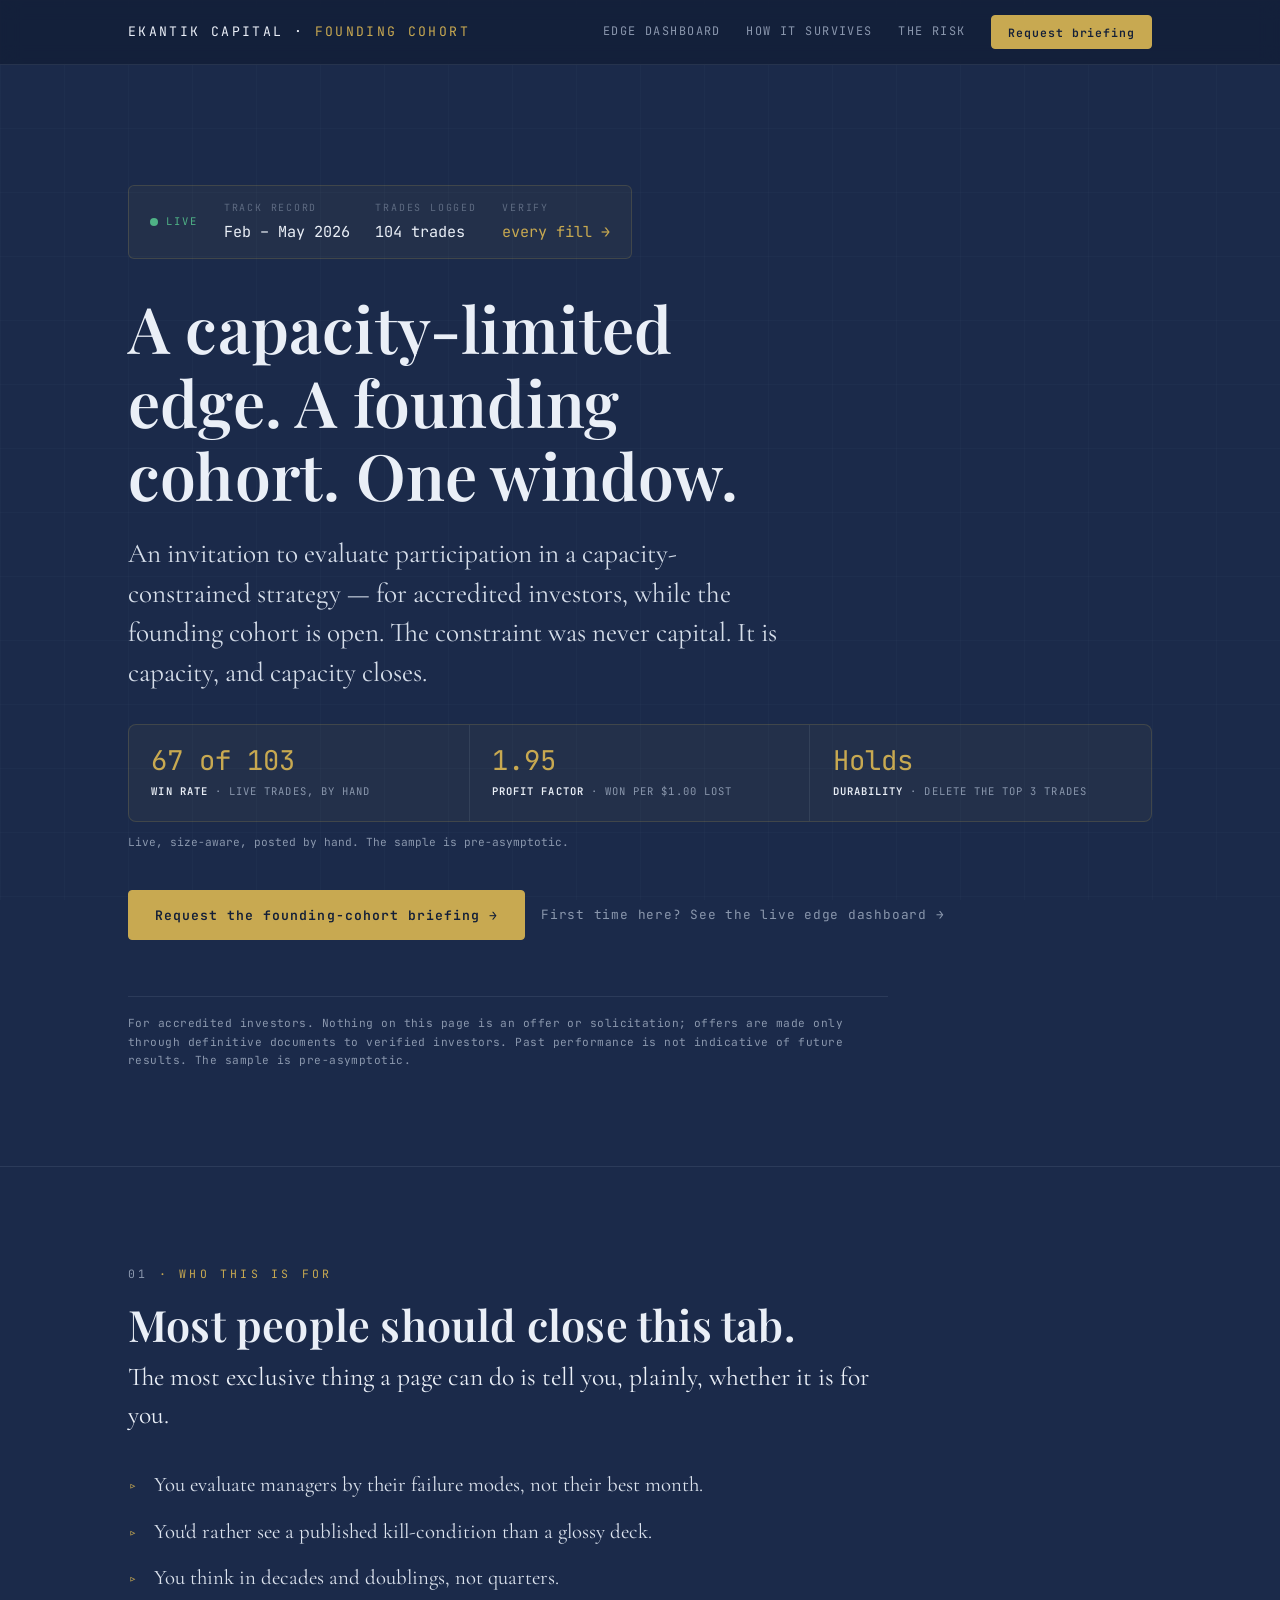
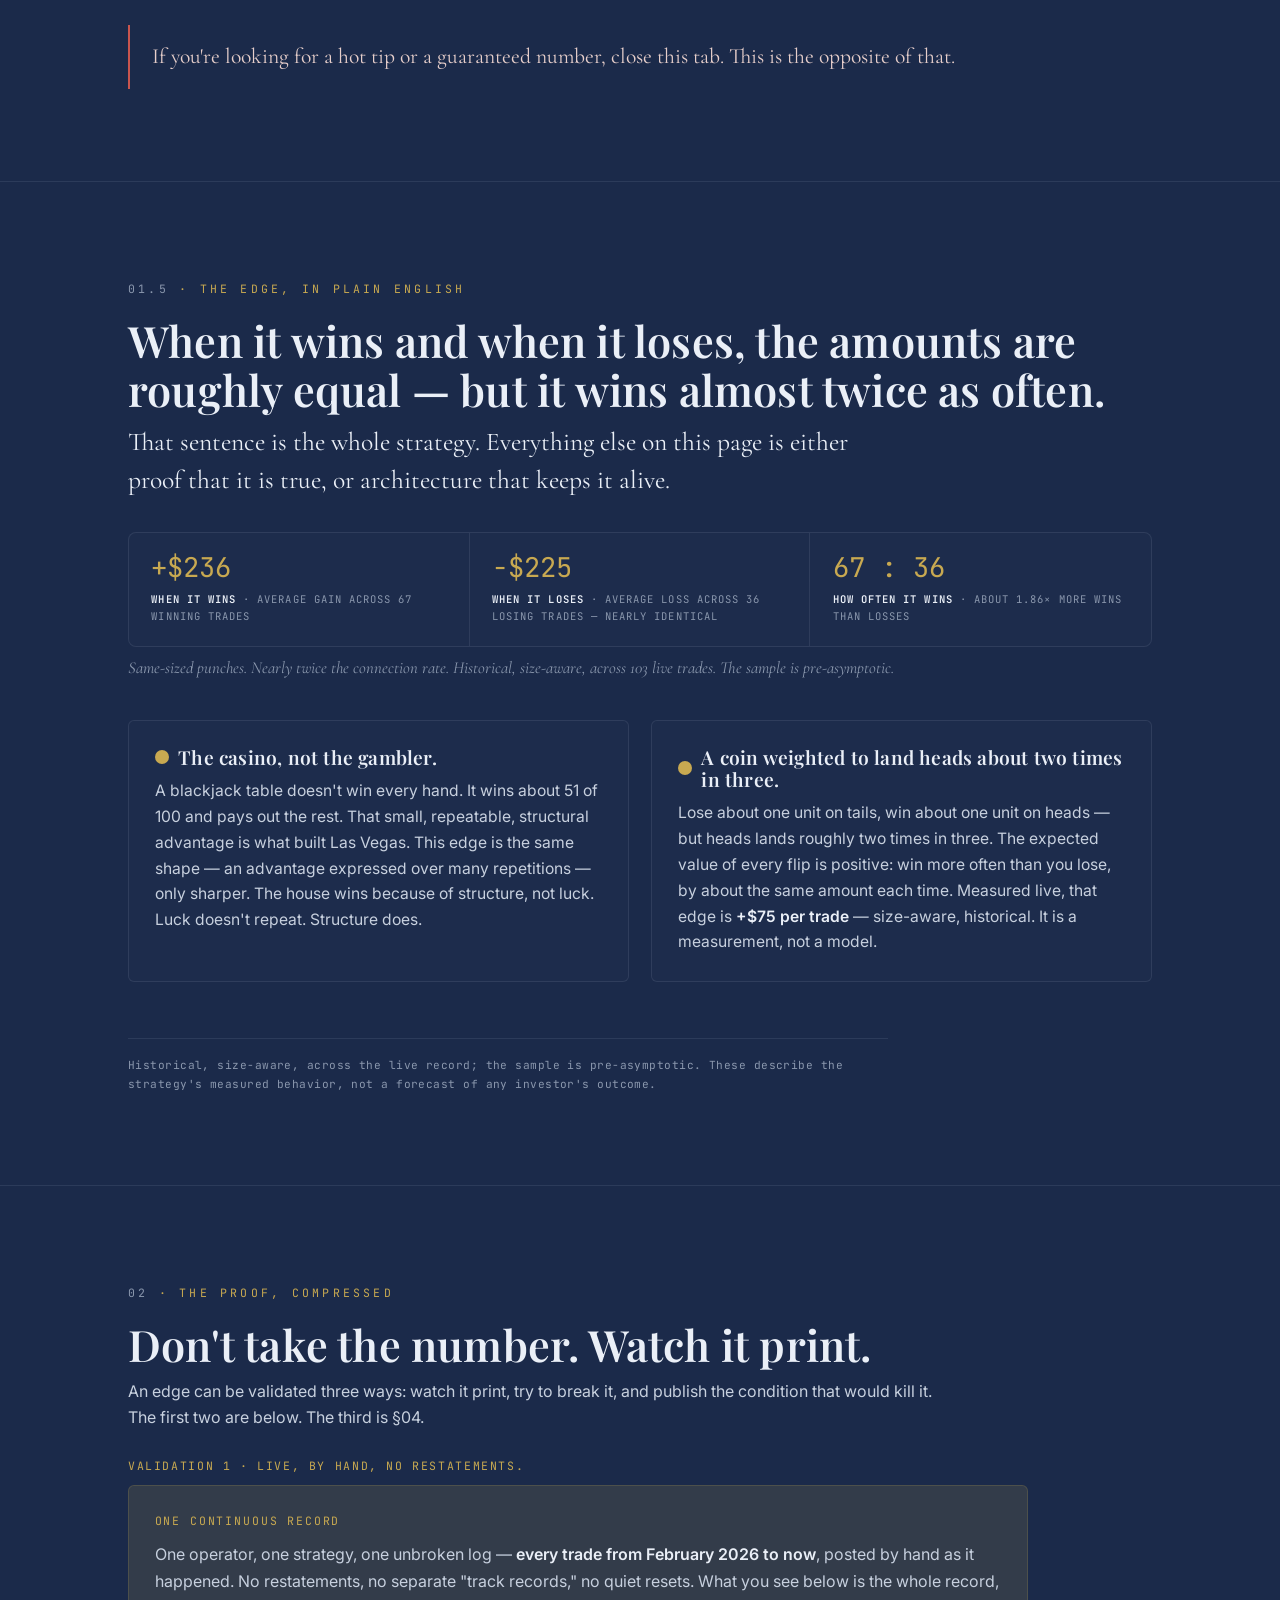
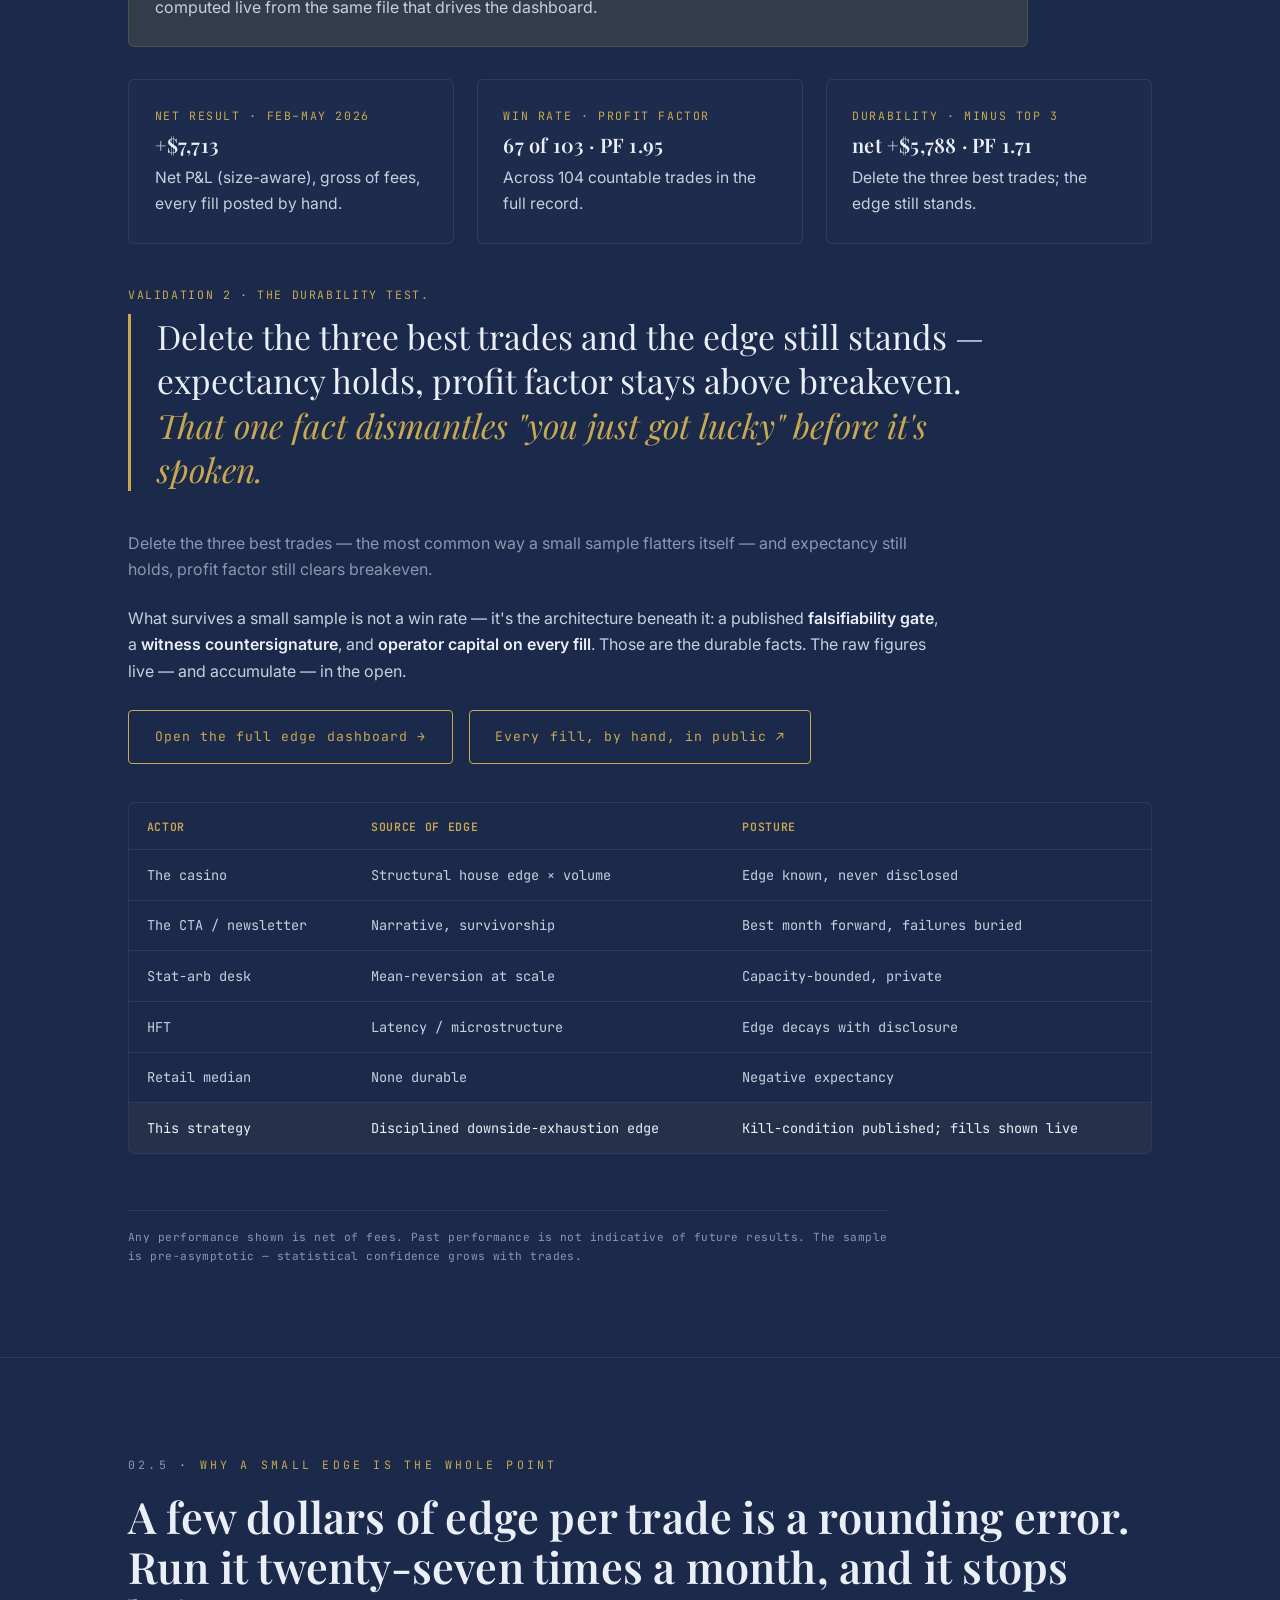
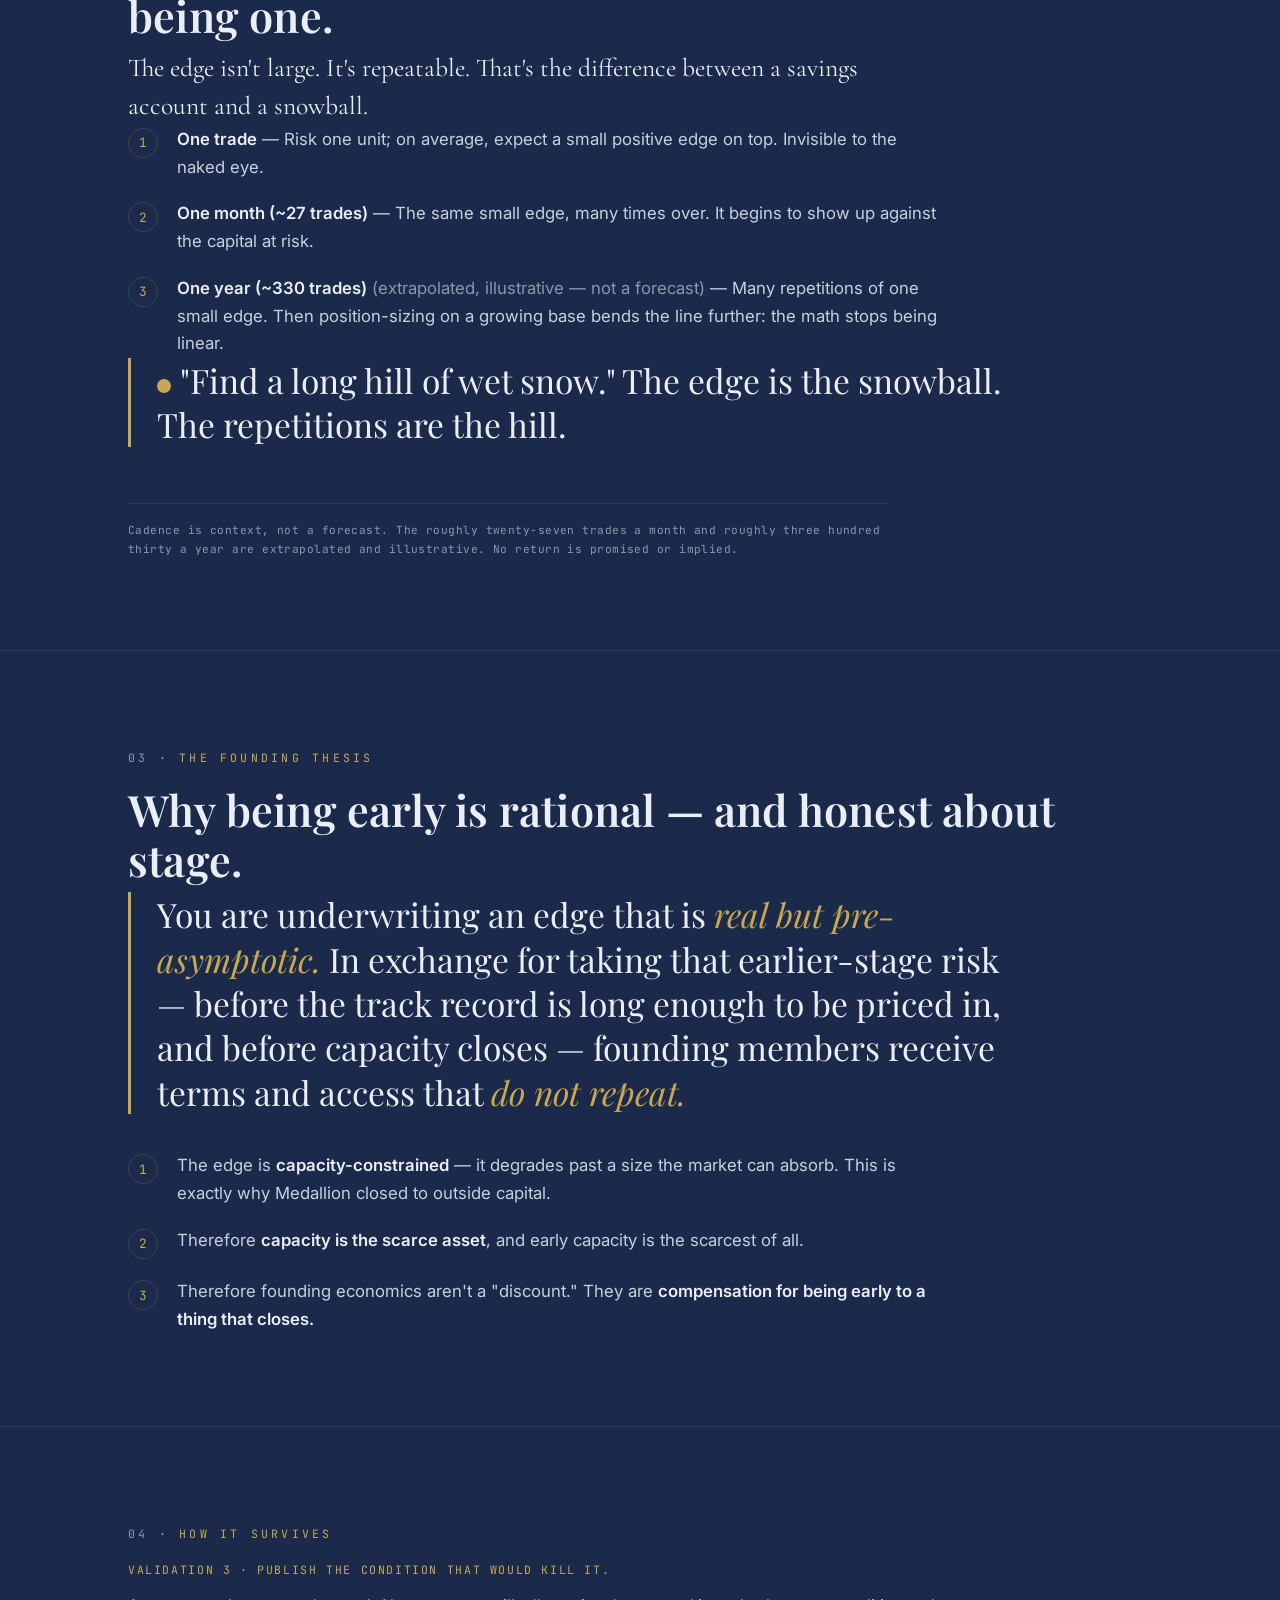
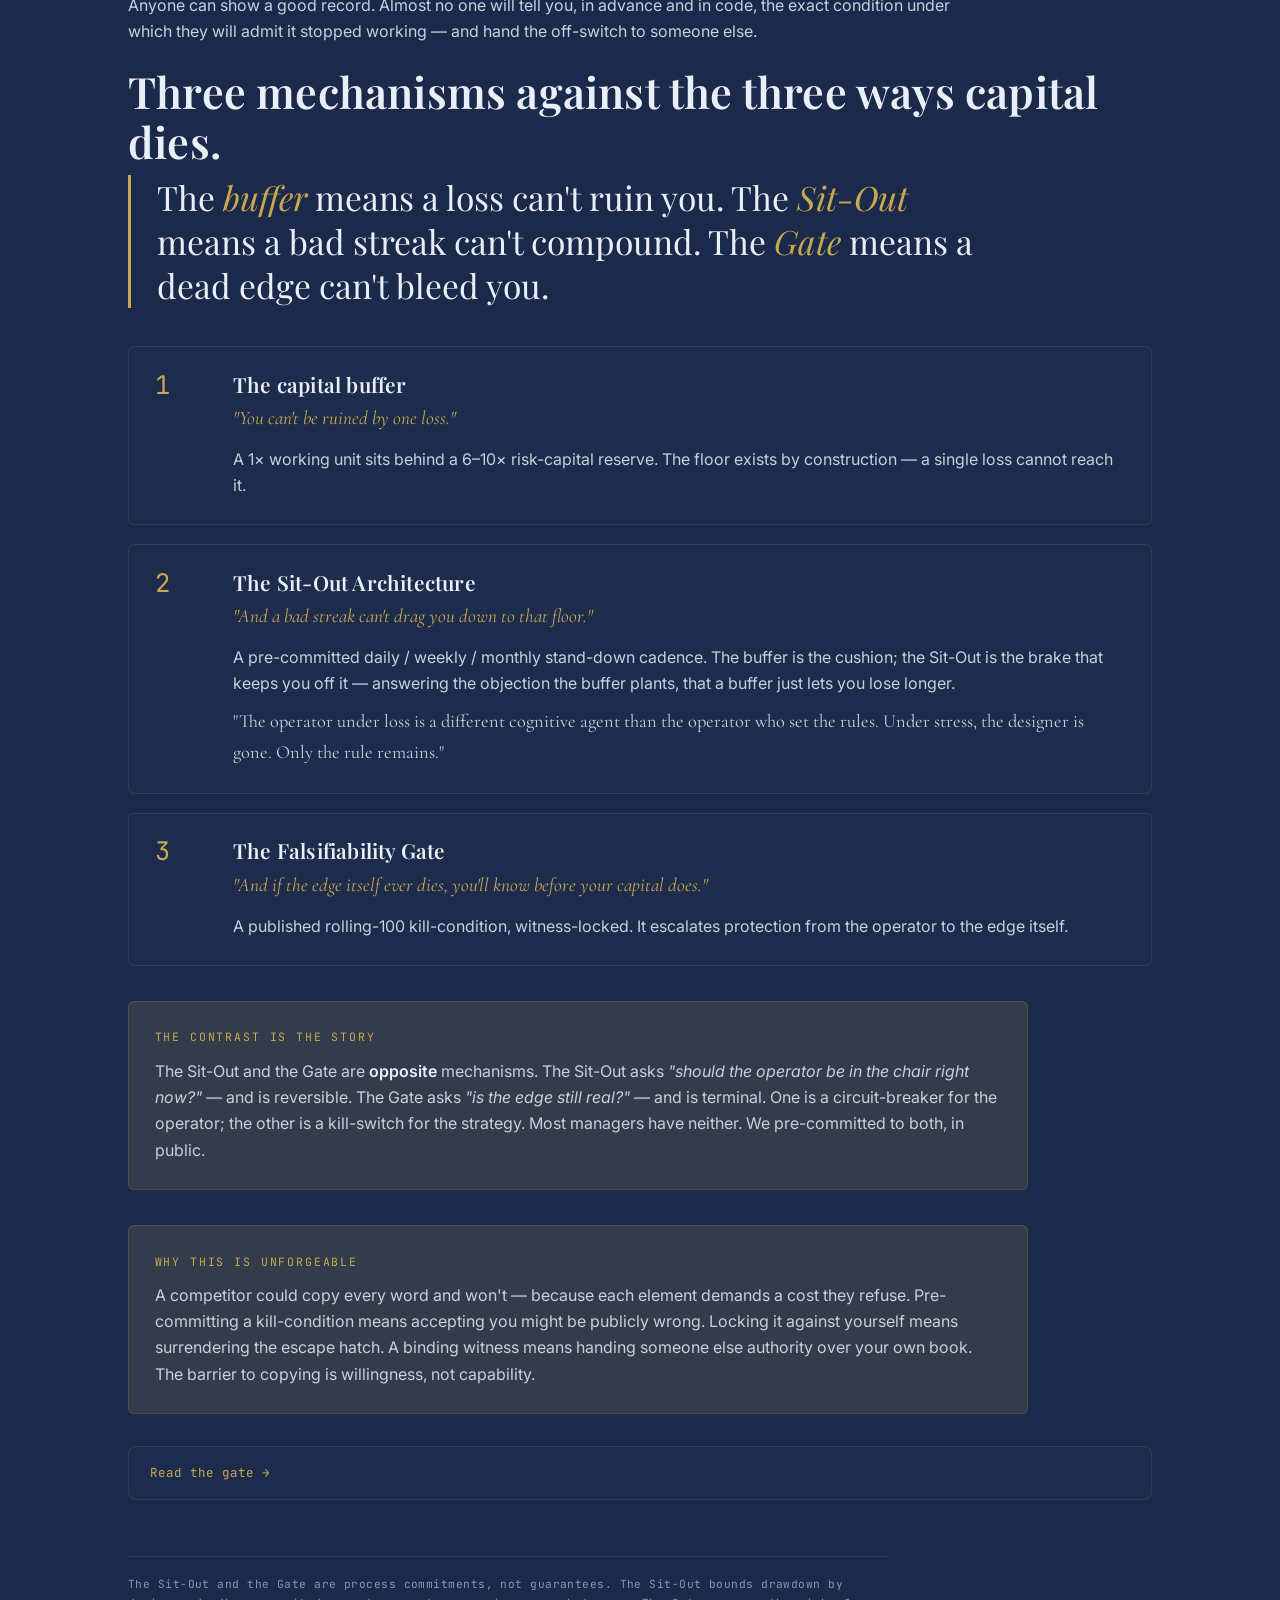
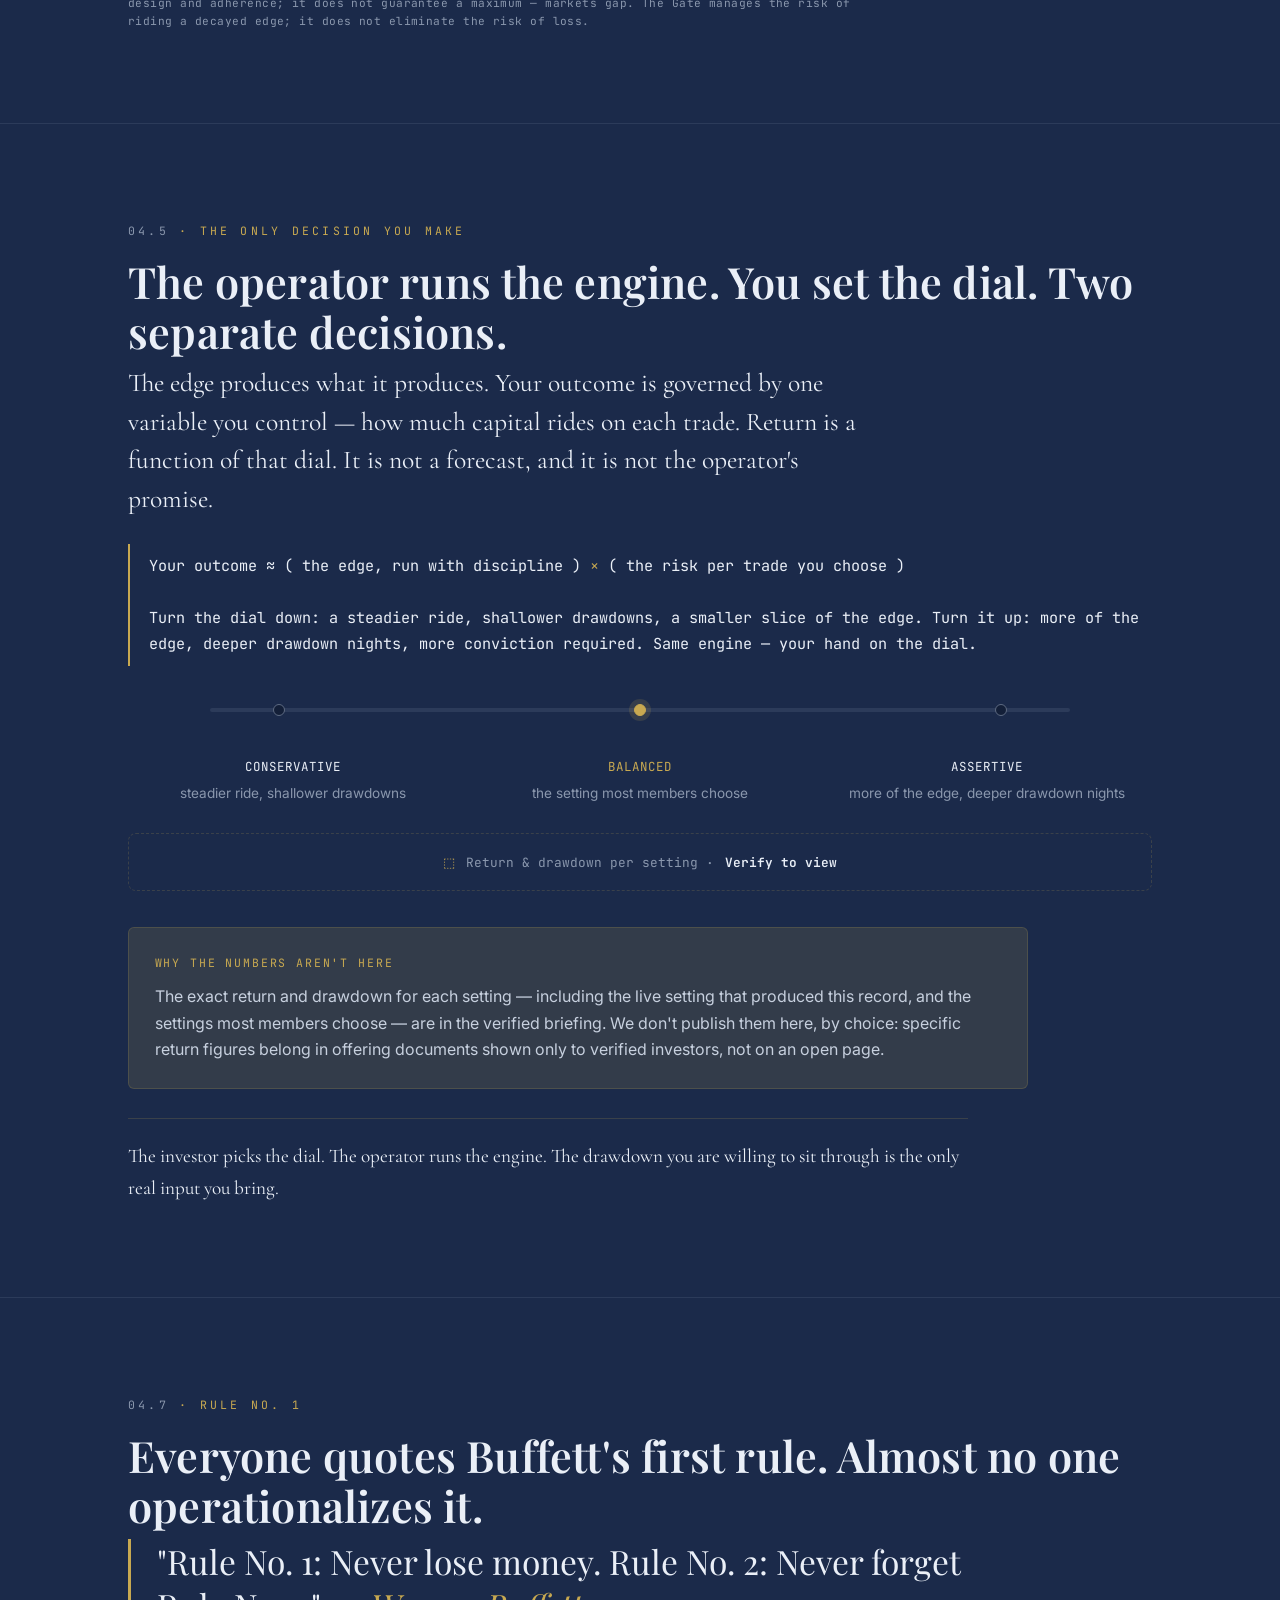
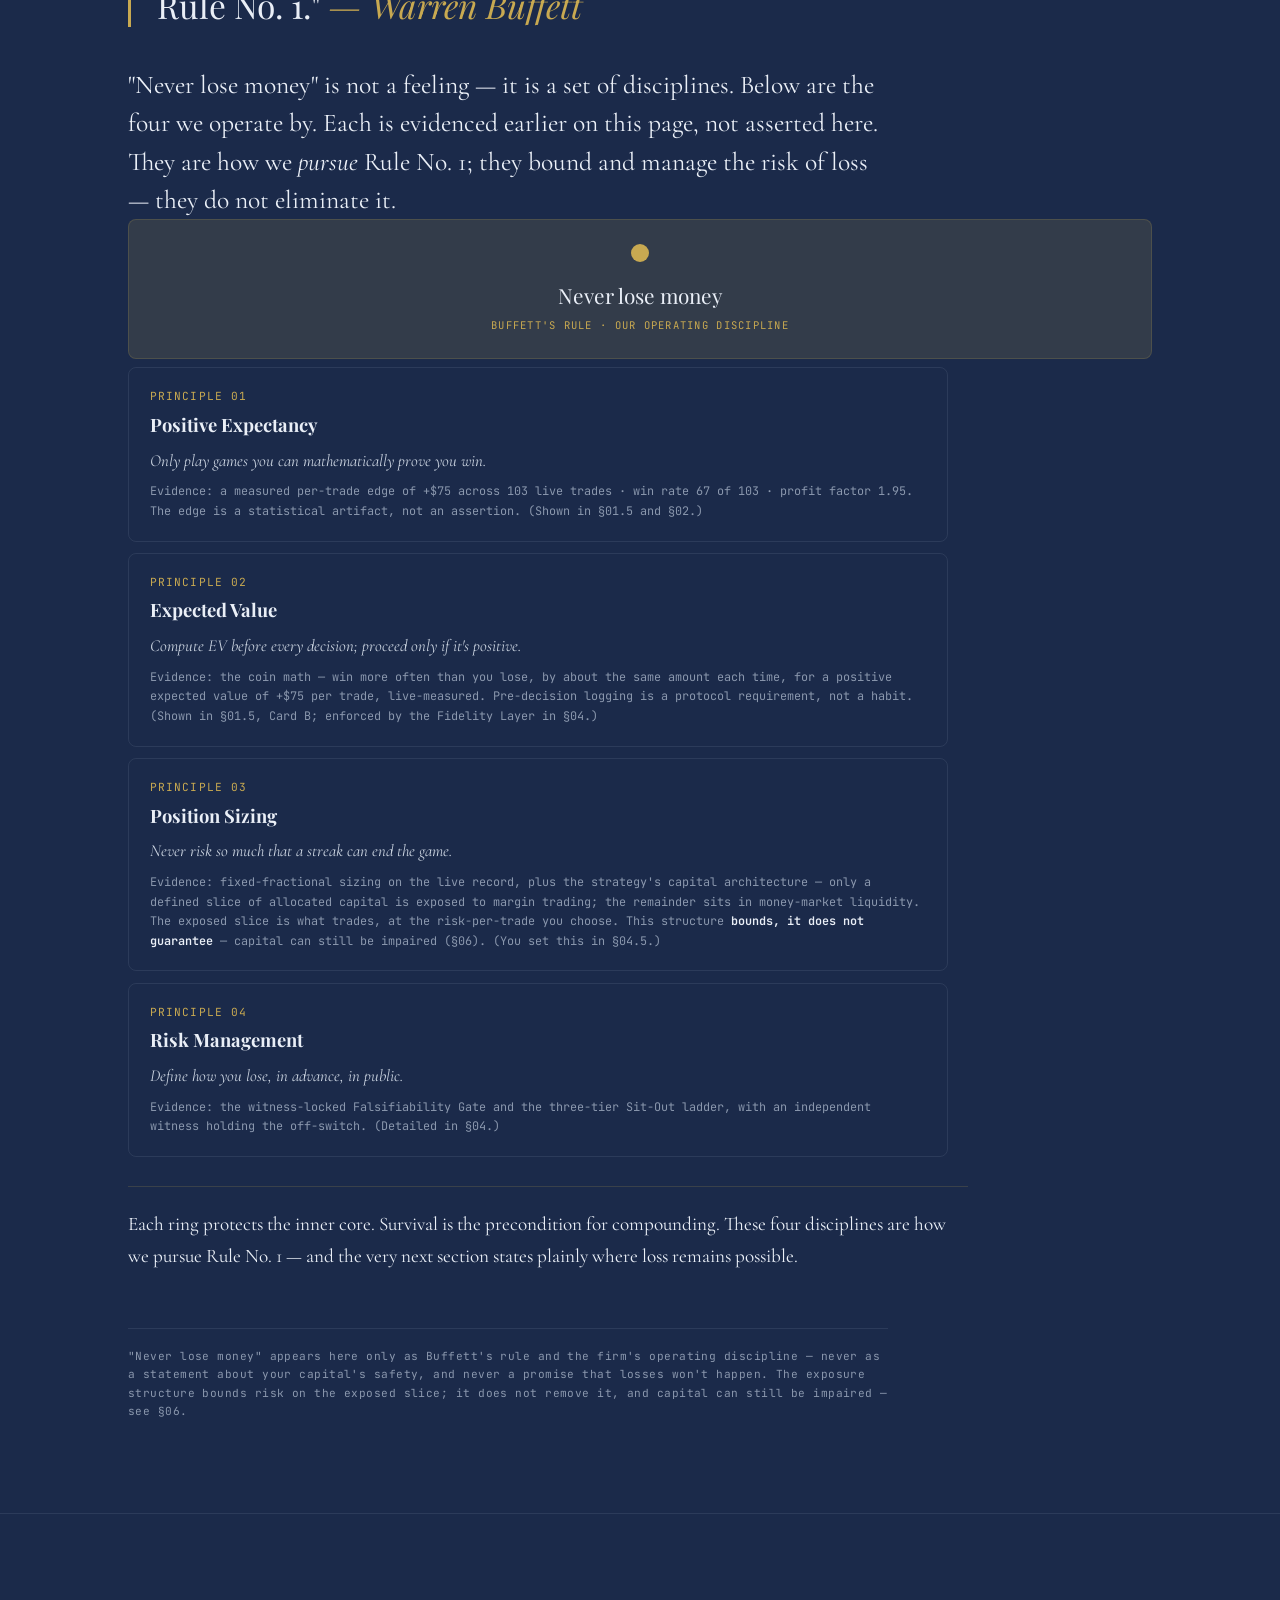
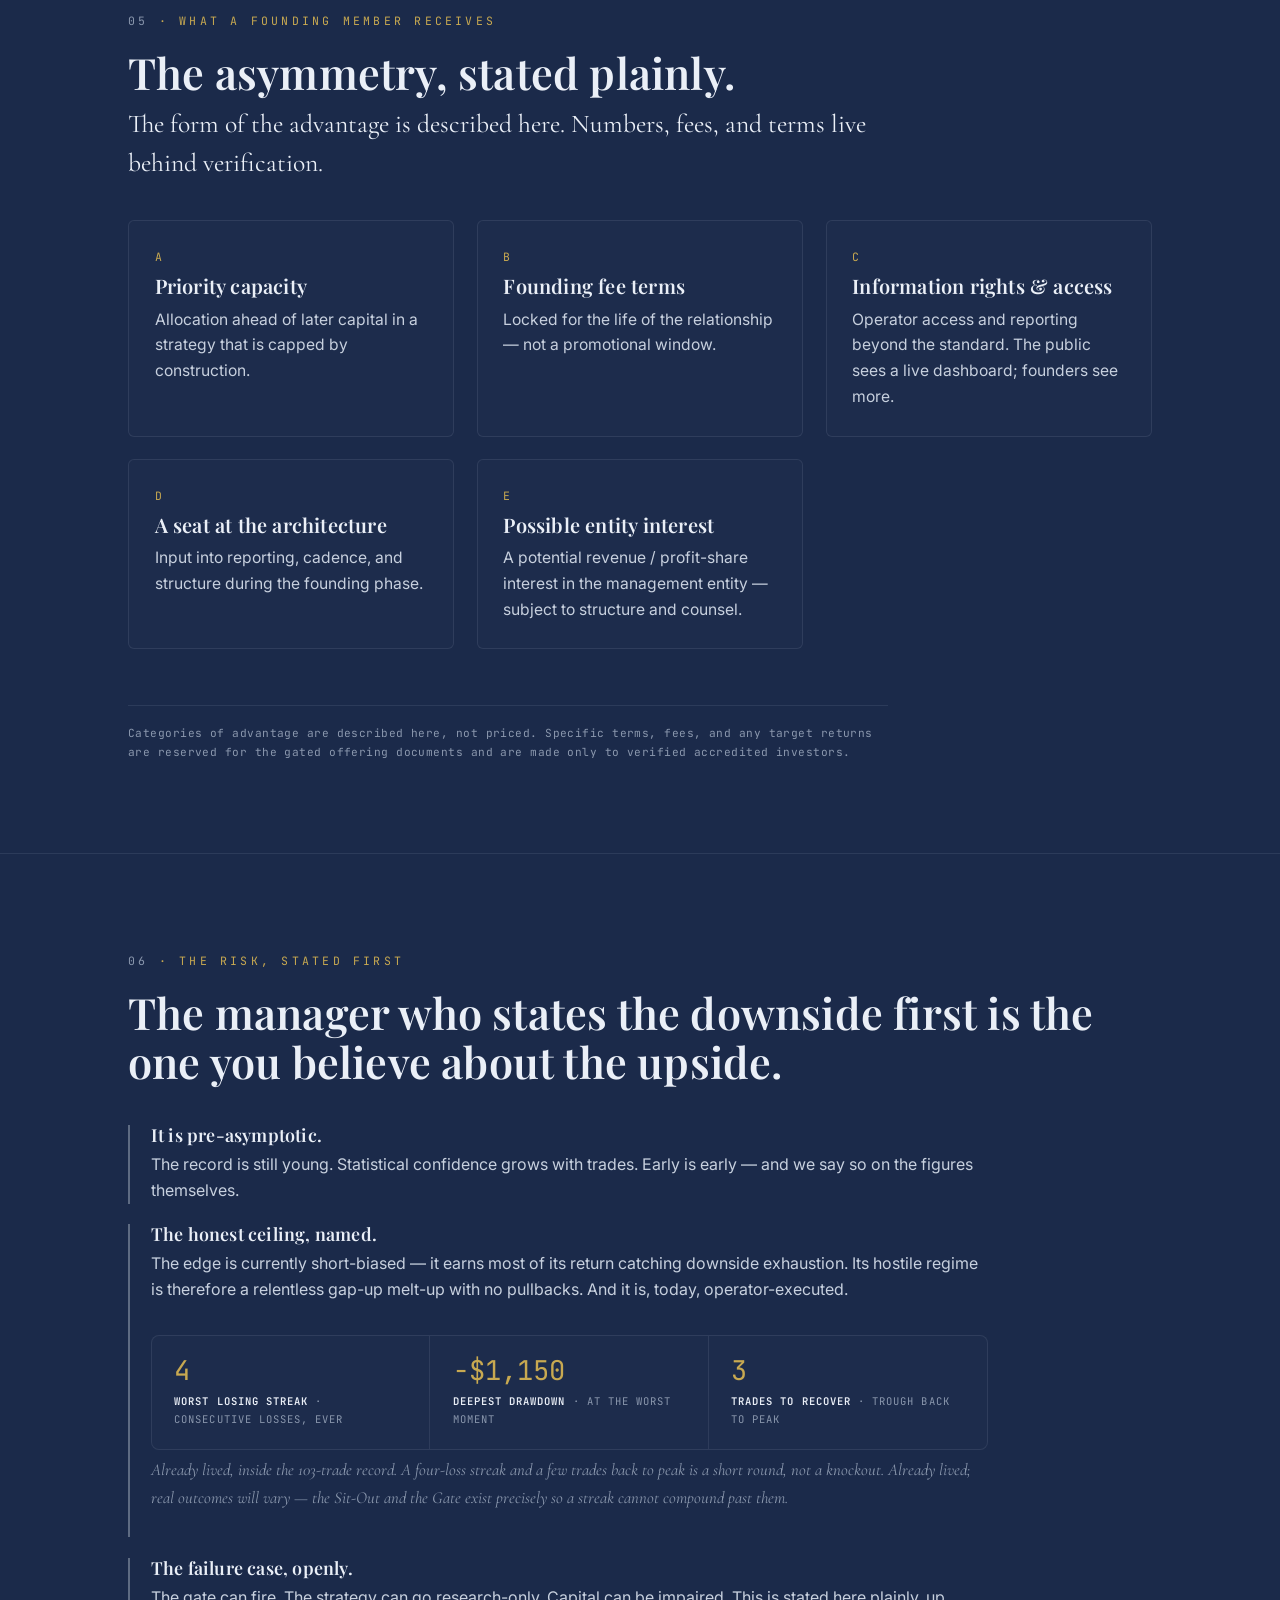
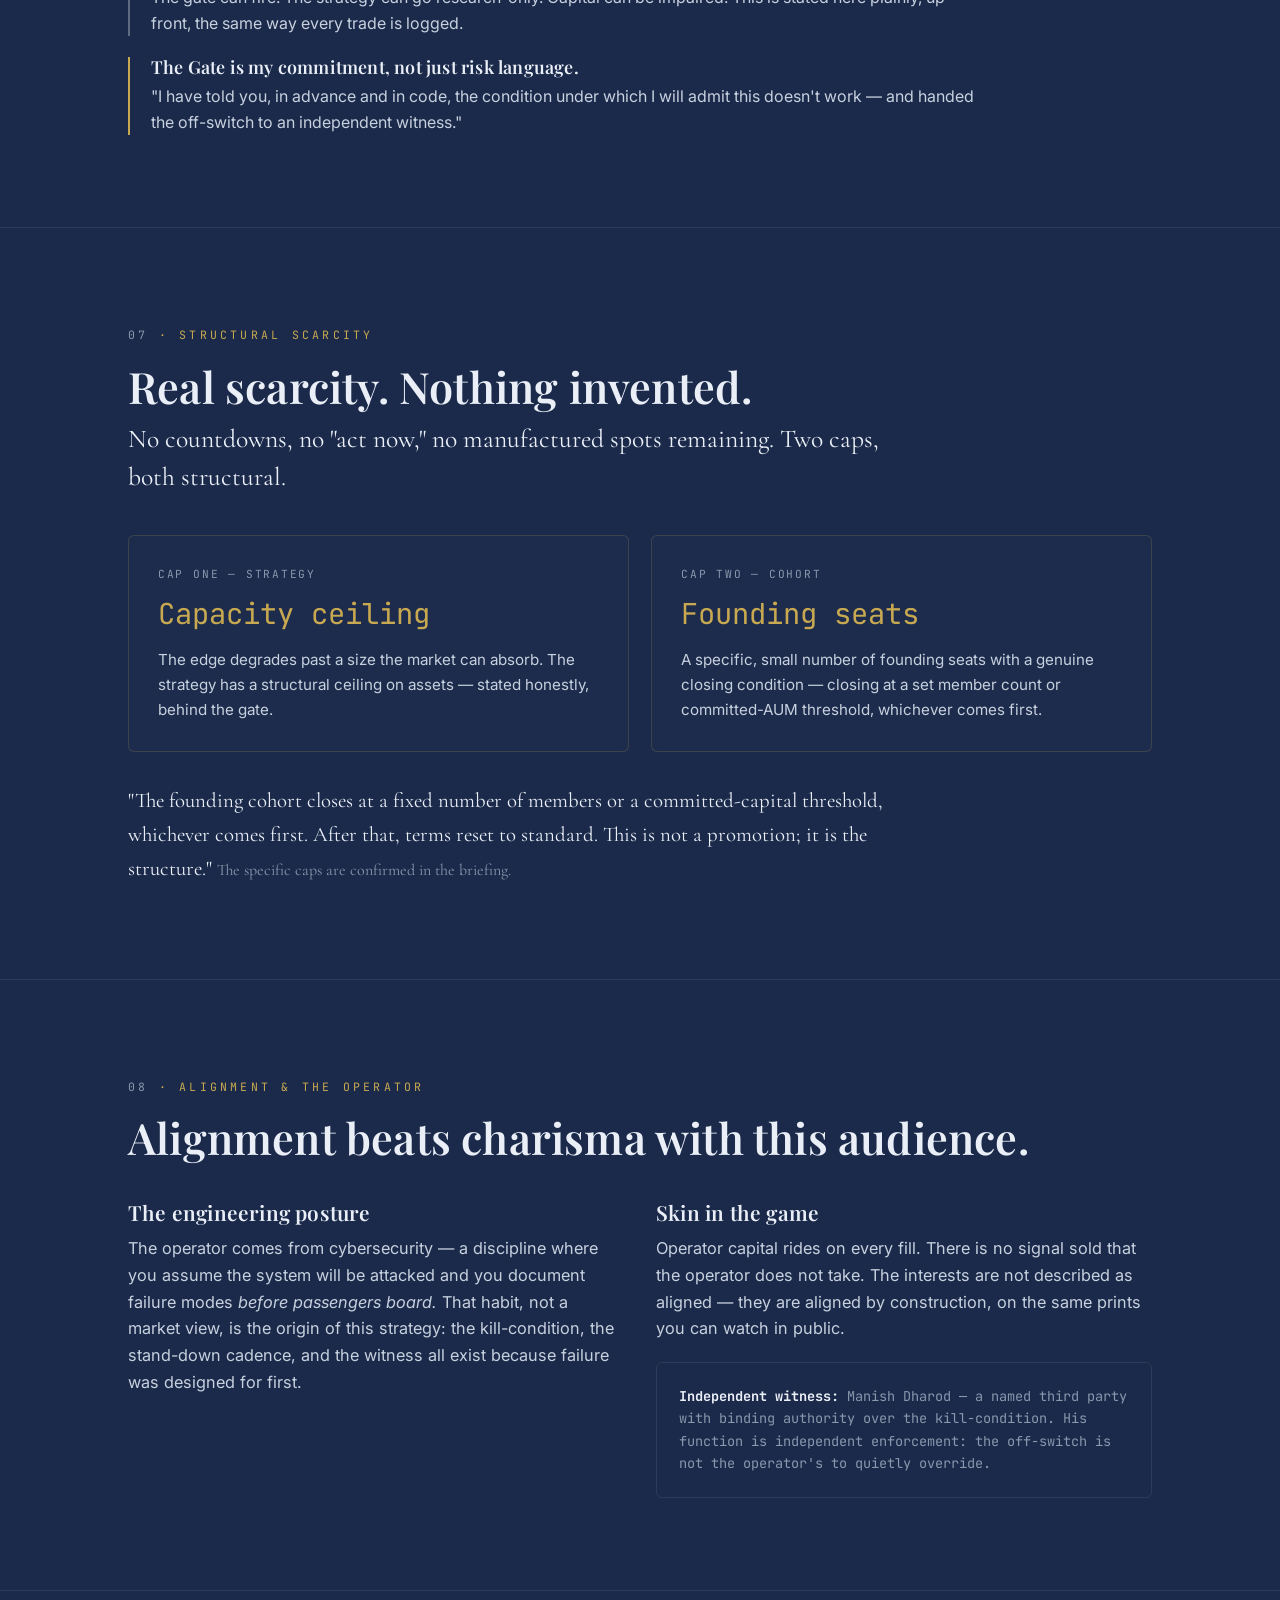
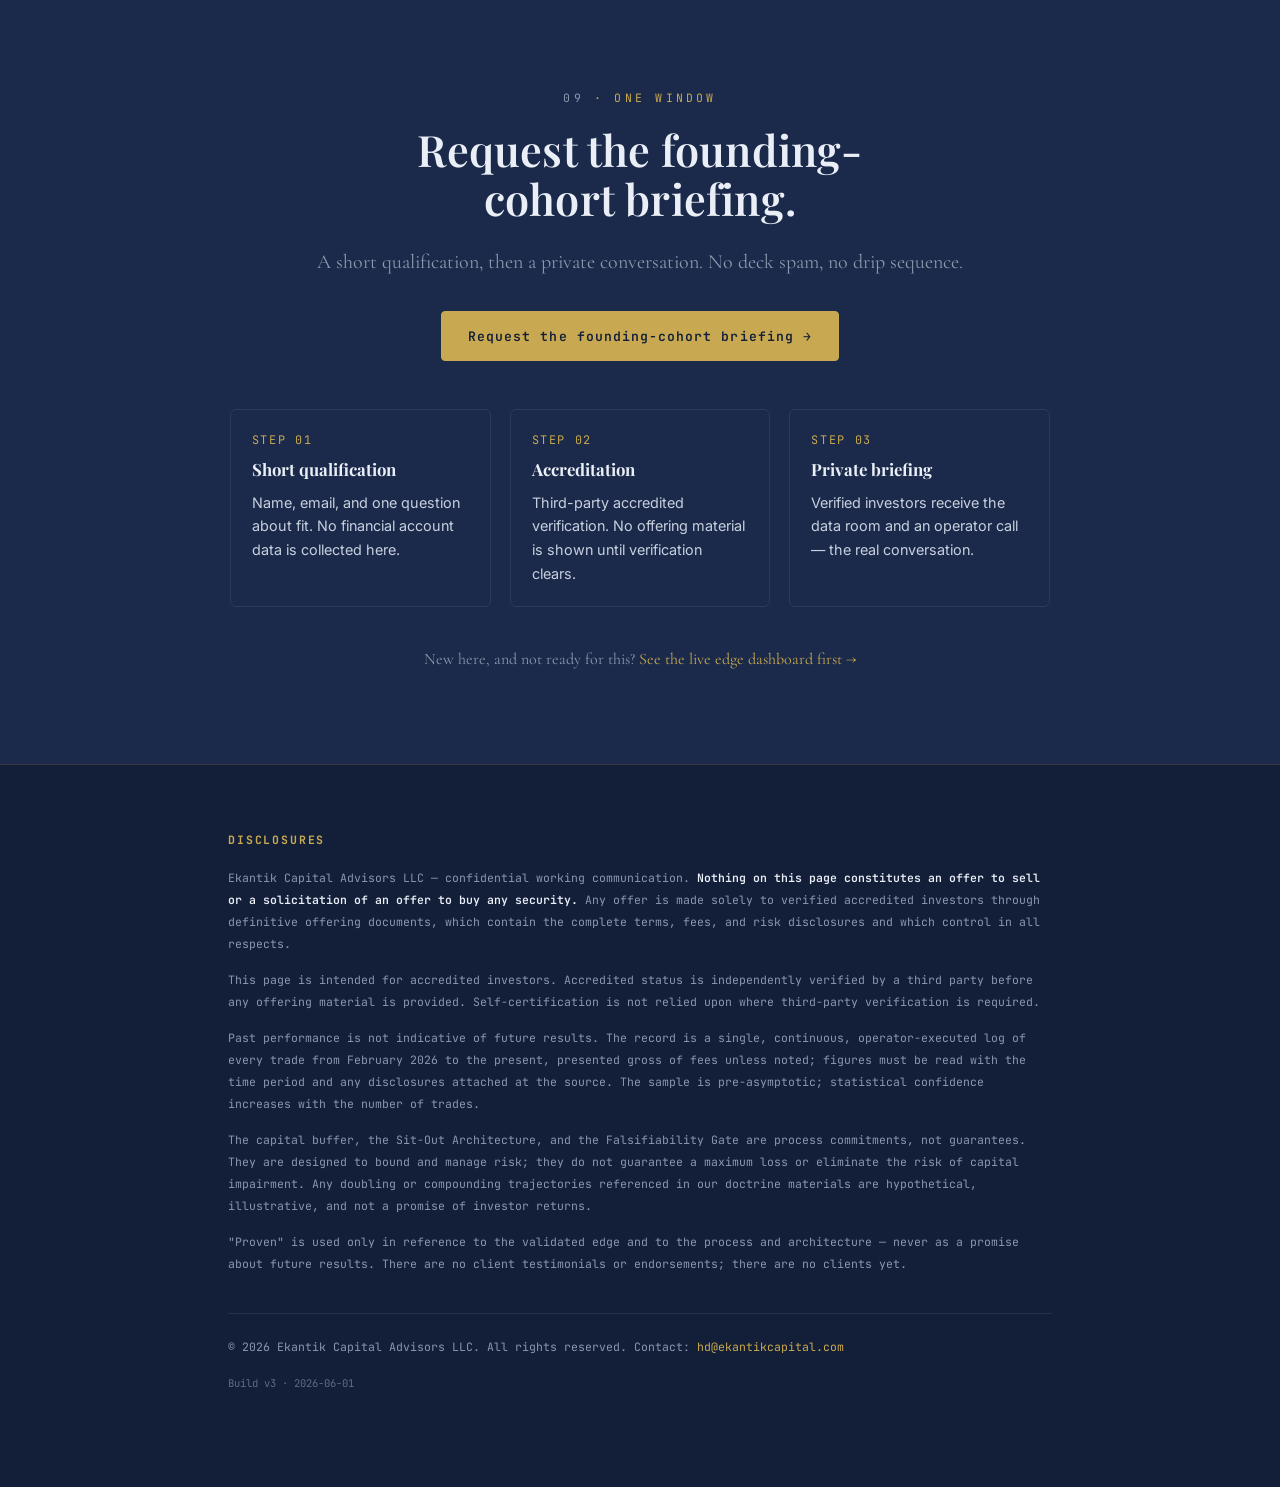
==== index.html @ 8dd9b81c "Add visible build stamp (v3) and re-trigger Pages deploy Footer now shows 'Build v3 · 2026-06-01' so" ====
<!DOCTYPE html>
<html lang="en">
<head>
    <meta charset="UTF-8">
    <meta name="viewport" content="width=device-width, initial-scale=1.0">

    <!--
      Founding cohort page — founding.ekantikcapital.com
      INDEXING NOTE (spec §1.2 / §6): The 506(b) vs 506(c) decision is a
      counsel call. Until that is resolved, this page ships noindex as the
      conservative default. If counsel confirms 506(c) (general solicitation
      permitted), this tag may be removed — but then ALL Marketing-Rule
      obligations attach. Do not remove without that confirmation.
    -->
    <meta name="robots" content="noindex,nofollow">

    <title>Ekantik Capital — Founding Cohort</title>
    <meta name="description" content="An invitation to evaluate participation in a capacity-constrained strategy, for accredited investors, while the founding cohort is open. Nothing on this page is an offer.">

    <!-- Fonts: Playfair/Cormorant for headings, JetBrains Mono for all data/labels -->
    <link rel="preconnect" href="https://fonts.googleapis.com">
    <link rel="preconnect" href="https://fonts.gstatic.com" crossorigin>
    <link href="https://fonts.googleapis.com/css2?family=Playfair+Display:wght@500;600;700&family=Cormorant+Garamond:ital,wght@0,500;0,600;1,500&family=JetBrains+Mono:wght@400;500;600&family=Inter:wght@300;400;500;600&display=swap" rel="stylesheet">

    <style>
        *, *::before, *::after { margin: 0; padding: 0; box-sizing: border-box; }

        :root {
            /* Brand system — spec §5 */
            --navy:        #1B2A4A;  /* field */
            --navy-deep:   #131F38;
            --navy-panel:  #20314f;
            --gold:        #C8A951;  /* accent / CTA */
            --gold-soft:   rgba(200, 169, 81, 0.14);
            --slate:       #8A97AD;  /* secondary data */
            --slate-dim:   #5E6B82;
            --ink:         #EAEFF7;
            --hair:        rgba(200, 169, 81, 0.18);
            --hair-cool:   rgba(138, 151, 173, 0.16);
            --pos:         #4FB286;  /* restrained green — live P&L only */
            --neg:         #C9554E;  /* restrained red  — live P&L only */

            --serif:  'Cormorant Garamond', Georgia, serif;
            --display:'Playfair Display', Georgia, serif;
            --mono:   'JetBrains Mono', ui-monospace, SFMono-Regular, Menlo, monospace;
            --sans:   'Inter', -apple-system, BlinkMacSystemFont, 'Segoe UI', sans-serif;

            --maxw: 1080px;
        }

        html { scroll-behavior: smooth; }

        body {
            font-family: var(--sans);
            background: var(--navy);
            color: var(--ink);
            line-height: 1.65;
            -webkit-font-smoothing: antialiased;
            overflow-x: hidden;
        }

        /* Subtle instrumentation grid — ornament near-zero */
        body::before {
            content: "";
            position: fixed; inset: 0;
            background-image:
                linear-gradient(var(--hair-cool) 1px, transparent 1px),
                linear-gradient(90deg, var(--hair-cool) 1px, transparent 1px);
            background-size: 64px 64px;
            opacity: 0.25;
            pointer-events: none;
            z-index: 0;
        }

        .wrap { max-width: var(--maxw); margin: 0 auto; padding: 0 28px; position: relative; z-index: 1; }

        h1, h2, h3 { font-family: var(--display); font-weight: 600; line-height: 1.15; letter-spacing: 0.2px; }
        .display-serif { font-family: var(--serif); }

        /* Mono labels / data */
        .mono { font-family: var(--mono); }
        .kicker {
            font-family: var(--mono);
            font-size: 0.72rem;
            letter-spacing: 0.28em;
            text-transform: uppercase;
            color: var(--gold);
            margin-bottom: 1.1rem;
            display: inline-block;
        }
        .kicker .num { color: var(--slate); }

        section { padding: 92px 0; border-top: 1px solid var(--hair-cool); position: relative; z-index: 1; }
        section h2 { font-size: clamp(1.9rem, 4vw, 2.7rem); margin-bottom: 0.5rem; }
        .lede { font-family: var(--serif); font-size: clamp(1.25rem, 2.4vw, 1.6rem); color: var(--ink); max-width: 760px; line-height: 1.5; }
        p { color: #C7D0DE; }
        .muted { color: var(--slate); }
        strong { color: var(--ink); font-weight: 600; }
        a { color: var(--gold); text-decoration: none; }
        a:hover { text-decoration: underline; }

        /* ===== NAV ===== */
        .nav {
            position: sticky; top: 0; z-index: 50;
            background: rgba(19, 31, 56, 0.86);
            backdrop-filter: blur(10px);
            border-bottom: 1px solid var(--hair-cool);
        }
        .nav-inner { display: flex; align-items: center; justify-content: space-between; height: 64px; }
        .brand { font-family: var(--mono); font-size: 0.82rem; letter-spacing: 0.18em; color: var(--ink); text-transform: uppercase; }
        .brand span { color: var(--gold); }
        .nav-links { display: flex; align-items: center; gap: 1.6rem; }
        .nav-links a { font-family: var(--mono); font-size: 0.74rem; letter-spacing: 0.12em; color: var(--slate); text-transform: uppercase; }
        .nav-links a:hover { color: var(--ink); text-decoration: none; }

        /* ===== BUTTONS ===== */
        .btn {
            font-family: var(--mono);
            font-size: 0.82rem;
            letter-spacing: 0.08em;
            padding: 0.95rem 1.6rem;
            border-radius: 4px;
            border: 1px solid var(--gold);
            cursor: pointer;
            display: inline-flex; align-items: center; gap: 0.6rem;
            transition: all 0.18s ease;
            text-decoration: none;
        }
        .btn-primary { background: var(--gold); color: var(--navy-deep); font-weight: 600; }
        .btn-primary:hover { background: #d9bc66; text-decoration: none; }
        .btn-ghost { background: transparent; color: var(--gold); }
        .btn-ghost:hover { background: var(--gold-soft); text-decoration: none; }
        .nav .btn { padding: 0.55rem 1rem; font-size: 0.72rem; }

        /* ===== HERO ===== */
        .hero { padding: 120px 0 96px; border-top: none; }
        .hero h1 { font-size: clamp(2.4rem, 6vw, 4rem); max-width: 16ch; }
        .hero .sub { font-family: var(--serif); font-size: clamp(1.3rem, 2.6vw, 1.7rem); color: #D6DEEA; max-width: 660px; margin-top: 1.4rem; line-height: 1.45; }
        .hero-cta { display: flex; flex-wrap: wrap; gap: 1rem; align-items: center; margin-top: 2.4rem; }
        .hero-tertiary { font-family: var(--mono); font-size: 0.8rem; letter-spacing: 0.06em; color: var(--slate); }

        /* Live datum chip */
        .live-strip {
            display: inline-flex; flex-wrap: wrap; gap: 1.6rem;
            border: 1px solid var(--hair);
            background: rgba(200, 169, 81, 0.05);
            border-radius: 6px;
            padding: 0.9rem 1.3rem;
            margin-bottom: 2rem;
            font-family: var(--mono);
        }
        .live-strip .dot { width: 8px; height: 8px; border-radius: 50%; background: var(--pos); display: inline-block; box-shadow: 0 0 0 0 rgba(79,178,134,0.6); animation: pulse 2.2s infinite; }
        @keyframes pulse { 0%{box-shadow:0 0 0 0 rgba(79,178,134,0.5);} 70%{box-shadow:0 0 0 8px rgba(79,178,134,0);} 100%{box-shadow:0 0 0 0 rgba(79,178,134,0);} }
        .live-item { display: flex; flex-direction: column; gap: 2px; }
        .live-item .lab { font-size: 0.62rem; letter-spacing: 0.18em; text-transform: uppercase; color: var(--slate-dim); }
        .live-item .val { font-size: 0.95rem; color: var(--ink); }
        .live-head { display: flex; align-items: center; gap: 0.5rem; font-size: 0.66rem; letter-spacing: 0.2em; text-transform: uppercase; color: var(--pos); align-self: center; }

        .compliance-bar {
            font-family: var(--mono);
            font-size: 0.7rem;
            letter-spacing: 0.04em;
            color: var(--slate);
            border-top: 1px solid var(--hair-cool);
            margin-top: 3.5rem;
            padding-top: 1.1rem;
            max-width: 760px;
        }

        /* ===== GRID HELPERS ===== */
        .cols-3 { display: grid; grid-template-columns: repeat(3, 1fr); gap: 1.4rem; margin-top: 2.4rem; }
        .cols-2 { display: grid; grid-template-columns: repeat(2, 1fr); gap: 1.4rem; margin-top: 2.4rem; }
        .card {
            border: 1px solid var(--hair-cool);
            background: rgba(255,255,255,0.012);
            border-radius: 6px;
            padding: 1.6rem;
        }
        .card .n { font-family: var(--mono); font-size: 0.72rem; color: var(--gold); letter-spacing: 0.14em; }
        .card h3 { font-size: 1.25rem; margin: 0.5rem 0 0.6rem; }
        .card p { font-size: 0.98rem; }

        /* Qualifying / disqualifying */
        .qual-list { list-style: none; margin-top: 2.2rem; display: grid; gap: 1.1rem; max-width: 820px; }
        .qual-list li { display: flex; gap: 1rem; align-items: flex-start; font-family: var(--serif); font-size: 1.3rem; color: #DCE3EE; line-height: 1.4; }
        .qual-list li .mk { font-family: var(--mono); color: var(--gold); font-size: 1rem; padding-top: 6px; }
        .disqual {
            margin-top: 2rem;
            border-left: 2px solid var(--neg);
            padding: 0.9rem 0 0.9rem 1.4rem;
            font-family: var(--serif);
            font-size: 1.35rem;
            color: #E7CFCB;
        }

        /* Pull-quote / thesis */
        .pull {
            font-family: var(--display);
            font-size: clamp(1.5rem, 3.2vw, 2.1rem);
            line-height: 1.32;
            color: var(--ink);
            border-left: 3px solid var(--gold);
            padding-left: 1.6rem;
            margin: 0 0 2.4rem;
            max-width: 880px;
        }
        .pull em { font-style: italic; color: var(--gold); }

        .chain { list-style: none; counter-reset: step; display: grid; gap: 1.2rem; max-width: 820px; }
        .chain li { display: flex; gap: 1.2rem; align-items: flex-start; }
        .chain li::before {
            counter-increment: step; content: counter(step);
            font-family: var(--mono); font-size: 0.8rem; color: var(--gold);
            border: 1px solid var(--hair); border-radius: 50%;
            width: 30px; height: 30px; flex: 0 0 30px;
            display: grid; place-items: center; margin-top: 2px;
        }
        .chain li p { font-size: 1.05rem; }

        /* Survival mechanisms */
        .mech { display: grid; gap: 1.2rem; margin-top: 2.4rem; }
        .mech-row {
            display: grid; grid-template-columns: 56px 1fr; gap: 1.4rem;
            border: 1px solid var(--hair-cool); border-radius: 6px; padding: 1.6rem;
            background: rgba(255,255,255,0.012);
        }
        .mech-row .ord { font-family: var(--mono); font-size: 1.6rem; color: var(--gold); line-height: 1; }
        .mech-row h3 { font-size: 1.3rem; margin-bottom: 0.4rem; }
        .mech-row .claim { font-family: var(--serif); font-style: italic; color: var(--gold); font-size: 1.2rem; margin-bottom: 0.7rem; }
        .anchor-line { font-family: var(--serif); font-size: 1.15rem; color: #C9D2DF; margin-top: 0.6rem; }

        .note-box {
            border: 1px solid var(--hair); border-radius: 6px;
            background: var(--gold-soft);
            padding: 1.6rem; margin-top: 2.2rem; max-width: 900px;
        }
        .note-box .t { font-family: var(--mono); font-size: 0.72rem; letter-spacing: 0.16em; text-transform: uppercase; color: var(--gold); margin-bottom: 0.7rem; }

        /* Comparison map */
        .table-scroll { overflow-x: auto; margin-top: 2.4rem; border: 1px solid var(--hair-cool); border-radius: 6px; }
        table { width: 100%; border-collapse: collapse; font-family: var(--mono); font-size: 0.85rem; min-width: 640px; }
        th, td { text-align: left; padding: 0.85rem 1.1rem; border-bottom: 1px solid var(--hair-cool); }
        th { color: var(--gold); font-weight: 600; letter-spacing: 0.06em; font-size: 0.72rem; text-transform: uppercase; }
        td { color: #C7D0DE; }
        tr:last-child td { border-bottom: none; }
        .row-self td { color: var(--ink); background: rgba(200,169,81,0.06); }

        /* Risk list */
        .risk-list { display: grid; gap: 1.3rem; margin-top: 2.4rem; max-width: 860px; }
        .risk-list .item { border-left: 2px solid var(--slate-dim); padding-left: 1.3rem; }
        .risk-list .item h3 { font-size: 1.12rem; margin-bottom: 0.3rem; }
        .risk-list .commit { border-left-color: var(--gold); }

        /* Scarcity caps */
        .caps { display: grid; grid-template-columns: 1fr 1fr; gap: 1.4rem; margin-top: 2.4rem; }
        .cap {
            border: 1px solid var(--hair); border-radius: 6px; padding: 1.8rem;
            background: rgba(255,255,255,0.012);
        }
        .cap .lab { font-family: var(--mono); font-size: 0.7rem; letter-spacing: 0.16em; text-transform: uppercase; color: var(--slate); }
        .cap .big { font-family: var(--mono); font-size: 1.8rem; color: var(--gold); margin: 0.5rem 0; }
        .cap p { font-size: 0.95rem; }
        .closing-line { font-family: var(--serif); font-size: 1.3rem; color: var(--ink); margin-top: 2rem; max-width: 760px; }

        /* Operator / alignment */
        .op-grid { display: grid; grid-template-columns: 1fr 1fr; gap: 2rem; margin-top: 2.4rem; }
        .op-grid p { font-size: 1.02rem; }
        .witness {
            border: 1px solid var(--hair-cool); border-radius: 6px; padding: 1.4rem;
            font-family: var(--mono); font-size: 0.85rem; color: var(--slate);
            margin-top: 1.2rem;
        }
        .witness b { color: var(--ink); }

        /* CTA section */
        .cta-final { text-align: center; }
        .cta-final h2 { max-width: 18ch; margin: 0 auto 1.4rem; }
        .cta-micro { font-family: var(--serif); font-size: 1.25rem; color: var(--slate); margin-top: 1.2rem; }
        .next-steps { display: grid; grid-template-columns: repeat(3,1fr); gap: 1.2rem; max-width: 820px; margin: 3rem auto 0; text-align: left; }
        .next-steps .s { border: 1px solid var(--hair-cool); border-radius: 6px; padding: 1.3rem; }
        .next-steps .s .num { font-family: var(--mono); color: var(--gold); font-size: 0.74rem; letter-spacing: 0.14em; }
        .next-steps .s h4 { font-family: var(--display); font-size: 1.05rem; margin: 0.4rem 0 0.4rem; }
        .next-steps .s p { font-size: 0.9rem; }

        /* ===== MODAL / FORM ===== */
        .modal-overlay {
            position: fixed; inset: 0; z-index: 100;
            background: rgba(10, 16, 30, 0.82);
            backdrop-filter: blur(4px);
            display: none; align-items: flex-start; justify-content: center;
            padding: 6vh 20px; overflow-y: auto;
        }
        .modal-overlay.open { display: flex; }
        .modal {
            background: var(--navy-deep);
            border: 1px solid var(--hair);
            border-radius: 8px;
            width: 100%; max-width: 540px;
            padding: 2.2rem;
        }
        .modal h3 { font-size: 1.6rem; margin-bottom: 0.4rem; }
        .modal .modal-sub { font-family: var(--serif); color: var(--slate); margin-bottom: 1.6rem; font-size: 1.1rem; }
        .field { margin-bottom: 1.2rem; }
        .field label { font-family: var(--mono); font-size: 0.7rem; letter-spacing: 0.1em; text-transform: uppercase; color: var(--slate); display: block; margin-bottom: 0.5rem; }
        .field input, .field textarea {
            width: 100%; background: var(--navy); color: var(--ink);
            border: 1px solid var(--hair-cool); border-radius: 4px;
            padding: 0.8rem 0.9rem; font-family: var(--sans); font-size: 0.95rem;
        }
        .field input:focus, .field textarea:focus { outline: none; border-color: var(--gold); }
        .field textarea { resize: vertical; min-height: 88px; }
        .check { display: flex; gap: 0.7rem; align-items: flex-start; margin-bottom: 1.4rem; }
        .check input { margin-top: 4px; flex: 0 0 auto; }
        .check label { font-family: var(--sans); font-size: 0.82rem; color: var(--slate); letter-spacing: 0; text-transform: none; }
        .modal-close { float: right; background: none; border: none; color: var(--slate); font-size: 1.4rem; cursor: pointer; line-height: 1; }
        .modal-foot { font-family: var(--mono); font-size: 0.66rem; color: var(--slate-dim); margin-top: 1.2rem; line-height: 1.6; }
        .form-msg { display: none; font-family: var(--serif); font-size: 1.15rem; color: var(--ink); }

        /* ===== DISCLOSURES / FOOTER ===== */
        footer { padding: 64px 0 80px; border-top: 1px solid var(--hair); background: var(--navy-deep); position: relative; z-index: 1; }
        footer .disc { font-family: var(--mono); font-size: 0.72rem; color: var(--slate); line-height: 1.9; max-width: 880px; }
        footer .disc h4 { font-family: var(--mono); font-size: 0.72rem; letter-spacing: 0.16em; text-transform: uppercase; color: var(--gold); margin-bottom: 1rem; }
        footer .disc p { color: var(--slate); font-size: 0.72rem; margin-bottom: 0.9rem; }
        footer .legal { margin-top: 2.4rem; padding-top: 1.4rem; border-top: 1px solid var(--hair-cool); color: var(--slate-dim); }

        /* ===== v3 MODULES (hero ribbon, 1.5, 2.5, 4.5, 4.7) ===== */
        .eyebrow { font-family: var(--mono); font-size: 0.72rem; letter-spacing: 0.14em; text-transform: uppercase; color: var(--gold); display: block; margin-bottom: 0.6rem; }
        .statband { display: grid; grid-template-columns: repeat(3, 1fr); border: 1px solid var(--hair-cool); border-radius: 8px; overflow: hidden; margin: 2rem 0 0.4rem; background: rgba(255,255,255,0.012); }
        .statband .cell { padding: 1.3rem 1.4rem; border-right: 1px solid var(--hair-cool); }
        .statband .cell:last-child { border-right: none; }
        .statband .fig { font-family: var(--mono); font-size: 1.7rem; color: var(--gold); line-height: 1.1; }
        .statband .lab { font-family: var(--mono); font-size: 0.66rem; letter-spacing: 0.1em; text-transform: uppercase; color: var(--slate); margin-top: 0.45rem; }
        .statband .lab b { color: var(--ink); font-weight: 600; }
        .statband-cap { font-family: var(--serif); font-style: italic; color: var(--slate); font-size: 1.05rem; margin: 0.4rem 0 1.6rem; max-width: 820px; }
        .hero .statband { background: rgba(200,169,81,0.05); border-color: var(--hair); }
        .ribbon-micro { font-family: var(--mono); font-size: 0.7rem; color: var(--slate); margin-top: 0.7rem; }
        .motif { width: 14px; height: 14px; border-radius: 50%; background: var(--gold); display: inline-block; flex: 0 0 auto; }
        .cardhead { display: flex; align-items: center; gap: 0.6rem; margin-bottom: 0.6rem; }
        .cardhead h3 { margin: 0; font-size: 1.2rem; }
        .relbox { font-family: var(--mono); font-size: 0.95rem; color: var(--ink); border-left: 2px solid var(--gold); padding: 0.6rem 0 0.6rem 1.2rem; margin: 1.6rem 0; line-height: 1.7; }
        .relbox em { color: var(--gold); font-style: normal; }
        .dial-track { position: relative; height: 4px; background: var(--hair-cool); border-radius: 2px; margin: 2.6rem 8% 2.8rem; }
        .dial-detent { position: absolute; top: 50%; width: 12px; height: 12px; border-radius: 50%; background: var(--navy-deep); border: 1px solid var(--slate-dim); transform: translate(-50%, -50%); }
        .dial-detent.on { background: var(--gold); border-color: var(--gold); box-shadow: 0 0 0 5px rgba(200,169,81,0.16); }
        .dial-detent.pos-lo { left: 8%; } .dial-detent.pos-mid { left: 50%; } .dial-detent.pos-hi { left: 92%; }
        .dial-labels { display: grid; grid-template-columns: repeat(3, 1fr); gap: 1rem; }
        .dial-labels .dl { text-align: center; }
        .dial-labels .dl .nm { font-family: var(--mono); font-size: 0.78rem; letter-spacing: 0.08em; text-transform: uppercase; color: var(--ink); }
        .dial-labels .dl.mid .nm { color: var(--gold); }
        .dial-labels .dl p { font-size: 0.85rem; color: var(--slate); margin-top: 0.3rem; }
        .lockstate { display: flex; align-items: center; gap: 0.7rem; justify-content: center; border: 1px dashed var(--hair); border-radius: 8px; padding: 1.1rem; margin-top: 1.8rem; font-family: var(--mono); font-size: 0.8rem; color: var(--slate); }
        .lockstate .lock { color: var(--gold); }
        .ring-core { text-align: center; padding: 1.5rem; border: 1px solid var(--hair); border-radius: 8px; background: var(--gold-soft); margin-bottom: 0.5rem; }
        .ring-core .motif { width: 18px; height: 18px; margin: 0 auto 0.5rem; }
        .ring-core .cl { font-family: var(--display); font-size: 1.3rem; color: var(--ink); }
        .ring-core .cs { font-family: var(--mono); font-size: 0.66rem; letter-spacing: 0.12em; text-transform: uppercase; color: var(--gold); margin-top: 0.3rem; }
        .rings { display: grid; gap: 0.7rem; max-width: 820px; margin-top: 0.5rem; }
        .ring { border: 1px solid var(--hair-cool); border-radius: 8px; padding: 1.2rem 1.3rem; }
        .ring .rn { font-family: var(--mono); font-size: 0.7rem; letter-spacing: 0.1em; color: var(--gold); }
        .ring h4 { font-family: var(--display); font-size: 1.15rem; margin: 0.25rem 0 0.4rem; }
        .ring .rd { font-style: italic; color: #C9D2DF; font-family: var(--serif); font-size: 1.05rem; margin-bottom: 0.5rem; }
        .ring .ev { font-family: var(--mono); font-size: 0.74rem; color: var(--slate); }
        .band-close { font-family: var(--serif); font-size: 1.2rem; color: var(--ink); border-top: 1px solid var(--hair); padding-top: 1.4rem; margin-top: 1.8rem; max-width: 840px; }
        details.gate { border: 1px solid var(--hair-cool); border-radius: 8px; margin-top: 2rem; background: rgba(255,255,255,0.012); }
        details.gate > summary { cursor: pointer; font-family: var(--mono); font-size: 0.78rem; letter-spacing: 0.08em; color: var(--gold); padding: 1rem 1.3rem; list-style: none; }
        details.gate > summary::-webkit-details-marker { display: none; }
        details.gate[open] > summary { border-bottom: 1px solid var(--hair-cool); }
        details.gate .gate-body { padding: 1.3rem; font-size: 0.95rem; }
        details.gate .gate-body h4 { font-family: var(--display); font-size: 1.05rem; color: var(--ink); margin: 1rem 0 0.3rem; }
        details.gate .gate-body h4:first-child { margin-top: 0; }
        @media (max-width: 760px) {
            .statband { grid-template-columns: 1fr; }
            .statband .cell { border-right: none; border-bottom: 1px solid var(--hair-cool); }
            .statband .cell:last-child { border-bottom: none; }
            .dial-labels { grid-template-columns: 1fr; }
        }

        /* ===== RESPONSIVE ===== */
        @media (max-width: 760px) {
            .cols-3, .cols-2, .caps, .op-grid, .next-steps { grid-template-columns: 1fr; }
            .nav-links a:not(.btn) { display: none; }
            section { padding: 64px 0; }
            .hero { padding: 72px 0 64px; }
            .mech-row { grid-template-columns: 1fr; gap: 0.6rem; }
        }
    </style>
</head>
<body>

    <!-- ===================== NAV ===================== -->
    <nav class="nav">
        <div class="wrap nav-inner">
            <div class="brand">EKANTIK CAPITAL · <span>Founding Cohort</span></div>
            <div class="nav-links">
                <a href="dashboard.html">Edge dashboard</a>
                <a href="#how">How it survives</a>
                <a href="#risk">The risk</a>
                <button class="btn btn-primary" onclick="openModal()">Request briefing</button>
            </div>
        </div>
    </nav>

    <!-- ===================== HERO ===================== -->
    <header class="hero">
        <div class="wrap">
            <!-- Single datum — computed from this page's own local trades.json.
                 Degrades to a neutral state; never fabricates numbers. -->
            <div class="live-strip" id="liveStrip">
                <span class="live-head"><span class="dot"></span> Live</span>
                <div class="live-item"><span class="lab">Track record</span><span class="val">Feb – May 2026</span></div>
                <div class="live-item"><span class="lab">Trades logged</span><span class="val" id="liveVal">—</span></div>
                <div class="live-item"><span class="lab">Verify</span><span class="val"><a href="dashboard.html">every fill →</a></span></div>
            </div>

            <h1>A capacity-limited edge. A founding cohort. One window.</h1>
            <p class="sub">An invitation to evaluate participation in a capacity-constrained strategy — for accredited investors, while the founding cohort is open. The constraint was never capital. It is capacity, and capacity closes.</p>

            <div class="statband" id="heroRibbon">
                <div class="cell"><div class="fig" id="hbWin">—</div><div class="lab"><b>Win rate</b> · live trades, by hand</div></div>
                <div class="cell"><div class="fig" id="hbPf">—</div><div class="lab"><b>Profit factor</b> · won per $1.00 lost</div></div>
                <div class="cell"><div class="fig">Holds</div><div class="lab"><b>Durability</b> · delete the top 3 trades</div></div>
            </div>
            <p class="ribbon-micro">Live, size-aware, posted by hand. The sample is pre-asymptotic.</p>

            <div class="hero-cta">
                <button class="btn btn-primary" onclick="openModal()">Request the founding-cohort briefing →</button>
                <a class="hero-tertiary" href="dashboard.html">First time here? See the live edge dashboard →</a>
            </div>

            <p class="compliance-bar">For accredited investors. Nothing on this page is an offer or solicitation; offers are made only through definitive documents to verified investors. Past performance is not indicative of future results. The sample is pre-asymptotic.</p>
        </div>
    </header>

    <!-- ===================== 01 · WHO THIS IS FOR ===================== -->
    <section id="who">
        <div class="wrap">
            <span class="kicker"><span class="num">01</span> · Who this is for</span>
            <h2>Most people should close this tab.</h2>
            <p class="lede">The most exclusive thing a page can do is tell you, plainly, whether it is for you.</p>

            <ul class="qual-list">
                <li><span class="mk">▹</span> You evaluate managers by their failure modes, not their best month.</li>
                <li><span class="mk">▹</span> You'd rather see a published kill-condition than a glossy deck.</li>
                <li><span class="mk">▹</span> You think in decades and doublings, not quarters.</li>
            </ul>

            <p class="disqual">If you're looking for a hot tip or a guaranteed number, close this tab. This is the opposite of that.</p>
        </div>
    </section>

    <!-- ===================== 01.5 · THE EDGE, IN PLAIN ENGLISH ===================== -->
    <section id="edge-plain">
        <div class="wrap">
            <span class="kicker"><span class="num">01.5</span> · The edge, in plain English</span>
            <h2>When it wins and when it loses, the amounts are roughly equal — but it wins almost twice as often.</h2>
            <p class="lede">That sentence is the whole strategy. Everything else on this page is either proof that it is true, or architecture that keeps it alive.</p>

            <div class="statband">
                <div class="cell"><div class="fig" id="e15Win">—</div><div class="lab"><b>When it wins</b> · average gain across <span id="e15WinN">—</span> winning trades</div></div>
                <div class="cell"><div class="fig" id="e15Loss">—</div><div class="lab"><b>When it loses</b> · average loss across <span id="e15LossN">—</span> losing trades — nearly identical</div></div>
                <div class="cell"><div class="fig" id="e15WL">—</div><div class="lab"><b>How often it wins</b> · about <span id="e15Ratio">—</span>× more wins than losses</div></div>
            </div>
            <p class="statband-cap">Same-sized punches. Nearly twice the connection rate. Historical, size-aware, across <span id="e15Count">—</span> live trades. The sample is pre-asymptotic.</p>

            <div class="cols-2">
                <div class="card">
                    <div class="cardhead"><span class="motif"></span><h3>The casino, not the gambler.</h3></div>
                    <p>A blackjack table doesn't win every hand. It wins about 51 of 100 and pays out the rest. That small, repeatable, structural advantage is what built Las Vegas. This edge is the same shape — an advantage expressed over many repetitions — only sharper. The house wins because of structure, not luck. Luck doesn't repeat. Structure does.</p>
                </div>
                <div class="card">
                    <div class="cardhead"><span class="motif"></span><h3>A coin weighted to land heads about two times in three.</h3></div>
                    <p>Lose about one unit on tails, win about one unit on heads — but heads lands roughly two times in three. The expected value of every flip is positive: win more often than you lose, by about the same amount each time. Measured live, that edge is <strong><span id="e15Ev">—</span> per trade</strong> — size-aware, historical. It is a measurement, not a model.</p>
                </div>
            </div>
            <p class="compliance-bar">Historical, size-aware, across the live record; the sample is pre-asymptotic. These describe the strategy's measured behavior, not a forecast of any investor's outcome.</p>
        </div>
    </section>

    <!-- ===================== 02 · THE PROOF, COMPRESSED ===================== -->
    <section id="proof">
        <div class="wrap">
            <span class="kicker"><span class="num">02</span> · The proof, compressed</span>
            <h2>Don't take the number. Watch it print.</h2>

            <p style="max-width:820px;">An edge can be validated three ways: watch it print, try to break it, and publish the condition that would kill it. The first two are below. The third is §04.</p>

            <span class="eyebrow" style="margin-top:1.6rem;">Validation 1 · Live, by hand, no restatements.</span>
            <div class="note-box" style="margin-top:0;">
                <div class="t">One continuous record</div>
                <p>One operator, one strategy, one unbroken log — <strong>every trade from February 2026 to now</strong>, posted by hand as it happened. No restatements, no separate "track records," no quiet resets. What you see below is the whole record, computed live from the same file that drives the dashboard.</p>
            </div>

            <!-- KPI strip — computed client-side from the local trades.json (this
                 page's own source of truth). Counts exclude flagged/unresolved records. -->
            <div class="cols-3" id="proofKpis" style="margin-top:2rem;">
                <div class="card"><div class="n">NET RESULT · FEB–MAY 2026</div><h3 id="kpiNet">—</h3><p>Net P&amp;L (size-aware), gross of fees, every fill posted by hand.</p></div>
                <div class="card"><div class="n">WIN RATE · PROFIT FACTOR</div><h3 id="kpiWr">—</h3><p>Across <span id="kpiCount">—</span> countable trades in the full record.</p></div>
                <div class="card"><div class="n">DURABILITY · MINUS TOP 3</div><h3 id="kpiDur">—</h3><p>Delete the three best trades; the edge still stands.</p></div>
            </div>

            <span class="eyebrow" style="margin-top:2.6rem;">Validation 2 · The durability test.</span>
            <p class="pull" style="margin-top:0;">Delete the three best trades and the edge still stands — expectancy holds, profit factor stays above breakeven. <em>That one fact dismantles "you just got lucky" before it's spoken.</em></p>
            <p style="max-width:820px;color:var(--slate);">Delete the three best trades — the most common way a small sample flatters itself — and expectancy still holds, profit factor still clears breakeven.</p>

            <p style="max-width:820px;margin-top:1.4rem;">What survives a small sample is not a win rate — it's the architecture beneath it: a published <strong>falsifiability gate</strong>, a <strong>witness countersignature</strong>, and <strong>operator capital on every fill</strong>. Those are the durable facts. The raw figures live — and accumulate — in the open.</p>

            <div class="hero-cta" style="margin-top:1.6rem;">
                <a class="btn btn-ghost" href="dashboard.html">Open the full edge dashboard →</a>
                <a class="btn btn-ghost" href="dashboard.html">Every fill, by hand, in public ↗</a>
            </div>

            <!-- Edge landscape — compressed comparison map (spec §02) -->
            <div class="table-scroll">
                <table>
                    <thead>
                        <tr><th>Actor</th><th>Source of edge</th><th>Posture</th></tr>
                    </thead>
                    <tbody>
                        <tr><td>The casino</td><td>Structural house edge × volume</td><td>Edge known, never disclosed</td></tr>
                        <tr><td>The CTA / newsletter</td><td>Narrative, survivorship</td><td>Best month forward, failures buried</td></tr>
                        <tr><td>Stat-arb desk</td><td>Mean-reversion at scale</td><td>Capacity-bounded, private</td></tr>
                        <tr><td>HFT</td><td>Latency / microstructure</td><td>Edge decays with disclosure</td></tr>
                        <tr><td>Retail median</td><td>None durable</td><td>Negative expectancy</td></tr>
                        <tr class="row-self"><td>This strategy</td><td>Disciplined downside-exhaustion edge</td><td>Kill-condition published; fills shown live</td></tr>
                    </tbody>
                </table>
            </div>

            <p class="compliance-bar">Any performance shown is net of fees. Past performance is not indicative of future results. The sample is pre-asymptotic — statistical confidence grows with trades.</p>
        </div>
    </section>

    <!-- ===================== 02.5 · WHY A SMALL EDGE IS THE WHOLE POINT ===================== -->
    <section id="repeat">
        <div class="wrap">
            <span class="kicker"><span class="num">02.5</span> · Why a small edge is the whole point</span>
            <h2>A few dollars of edge per trade is a rounding error. Run it twenty-seven times a month, and it stops being one.</h2>
            <p class="lede">The edge isn't large. It's repeatable. That's the difference between a savings account and a snowball.</p>

            <ol class="chain">
                <li><p><strong>One trade</strong> — Risk one unit; on average, expect a small positive edge on top. Invisible to the naked eye.</p></li>
                <li><p><strong>One month (~27 trades)</strong> — The same small edge, many times over. It begins to show up against the capital at risk.</p></li>
                <li><p><strong>One year (~330 trades)</strong> <span class="muted">(extrapolated, illustrative — not a forecast)</span> — Many repetitions of one small edge. Then position-sizing on a growing base bends the line further: the math stops being linear.</p></li>
            </ol>

            <p class="pull"><span class="motif" style="vertical-align:middle;margin-right:0.6rem;"></span>"Find a long hill of wet snow." The edge is the snowball. The repetitions are the hill.</p>

            <p class="compliance-bar">Cadence is context, not a forecast. The roughly twenty-seven trades a month and roughly three hundred thirty a year are extrapolated and illustrative. No return is promised or implied.</p>
        </div>
    </section>

    <!-- ===================== 03 · THE FOUNDING THESIS ===================== -->
    <section id="thesis">
        <div class="wrap">
            <span class="kicker"><span class="num">03</span> · The founding thesis</span>
            <h2>Why being early is rational — and honest about stage.</h2>

            <p class="pull">You are underwriting an edge that is <em>real but pre-asymptotic.</em> In exchange for taking that earlier-stage risk — before the track record is long enough to be priced in, and before capacity closes — founding members receive terms and access that <em>do not repeat.</em></p>

            <ol class="chain">
                <li><p>The edge is <strong>capacity-constrained</strong> — it degrades past a size the market can absorb. This is exactly why Medallion closed to outside capital.</p></li>
                <li><p>Therefore <strong>capacity is the scarce asset</strong>, and early capacity is the scarcest of all.</p></li>
                <li><p>Therefore founding economics aren't a "discount." They are <strong>compensation for being early to a thing that closes.</strong></p></li>
            </ol>
        </div>
    </section>

    <!-- ===================== 04 · HOW IT SURVIVES ===================== -->
    <section id="how">
        <div class="wrap">
            <span class="kicker"><span class="num">04</span> · How it survives</span>
            <span class="eyebrow" style="margin-bottom:0.8rem;">Validation 3 · Publish the condition that would kill it.</span>
            <p style="max-width:860px;margin-bottom:1.4rem;">Anyone can show a good record. Almost no one will tell you, in advance and in code, the exact condition under which they will admit it stopped working — and hand the off-switch to someone else.</p>
            <h2>Three mechanisms against the three ways capital dies.</h2>

            <p class="pull">The <em>buffer</em> means a loss can't ruin you. The <em>Sit-Out</em> means a bad streak can't compound. The <em>Gate</em> means a dead edge can't bleed you.</p>

            <div class="mech">
                <div class="mech-row">
                    <div class="ord">1</div>
                    <div>
                        <h3>The capital buffer</h3>
                        <div class="claim">"You can't be ruined by one loss."</div>
                        <p>A 1× working unit sits behind a 6–10× risk-capital reserve. The floor exists by construction — a single loss cannot reach it.</p>
                    </div>
                </div>
                <div class="mech-row">
                    <div class="ord">2</div>
                    <div>
                        <h3>The Sit-Out Architecture</h3>
                        <div class="claim">"And a bad streak can't drag you down to that floor."</div>
                        <p>A pre-committed daily / weekly / monthly stand-down cadence. The buffer is the cushion; the Sit-Out is the brake that keeps you off it — answering the objection the buffer plants, that a buffer just lets you lose longer.</p>
                        <p class="anchor-line">"The operator under loss is a different cognitive agent than the operator who set the rules. Under stress, the designer is gone. Only the rule remains."</p>
                    </div>
                </div>
                <div class="mech-row">
                    <div class="ord">3</div>
                    <div>
                        <h3>The Falsifiability Gate</h3>
                        <div class="claim">"And if the edge itself ever dies, you'll know before your capital does."</div>
                        <p>A published rolling-100 kill-condition, witness-locked. It escalates protection from the operator to the edge itself.</p>
                    </div>
                </div>
            </div>

            <div class="note-box">
                <div class="t">The contrast is the story</div>
                <p>The Sit-Out and the Gate are <strong>opposite</strong> mechanisms. The Sit-Out asks <em>"should the operator be in the chair right now?"</em> — and is reversible. The Gate asks <em>"is the edge still real?"</em> — and is terminal. One is a circuit-breaker for the operator; the other is a kill-switch for the strategy. Most managers have neither. We pre-committed to both, in public.</p>
            </div>

            <div class="note-box">
                <div class="t">Why this is unforgeable</div>
                <p>A competitor could copy every word and won't — because each element demands a cost they refuse. Pre-committing a kill-condition means accepting you might be publicly wrong. Locking it against yourself means surrendering the escape hatch. A binding witness means handing someone else authority over your own book. The barrier to copying is willingness, not capability.</p>
            </div>

            <details class="gate">
                <summary>Read the gate →</summary>
                <div class="gate-body">
                    <h4>Gate 01 · Expression Layer — is the edge still alive?</h4>
                    <p>Stand-down trigger: rolling-100-trade expectancy falls to $0 per trade. New entries go to zero size next session; status moves to research-only; public notice within 24 hours. Re-deploy gate: ≥ +$50/trade across ≥ 50 paper trades, a written re-derivation, and a 48-hour cool-off.</p>
                    <h4>Gate 02 · Fidelity Layer — am I running my own method?</h4>
                    <p>Every trade tagged process vs. variance before the next entry; zero unannounced or un-countersigned rule changes; daily routine adherence at or above 95 of every 100 sessions.</p>
                    <h4>The Sit-Out ladder — graduated, not binary.</h4>
                    <p>Tier 1 (yellow): a single logged breach — logged within 24h, corrective action within 7 days, no size change. Tier 2 (orange): 3+ breaches in 30 trades or adherence below 95 of every 100 over 30 days — position cut to minimum for 20 trades, daily witness oversight. Tier 3 (red): any rule-integrity breach, or a second Tier 2 inside 100 trades — immediate cessation, witness convenes a structural review, public disclosure within 24h.</p>
                    <h4>Witness</h4>
                    <p>Manish Dharod countersigns modifications, tier classifications, and resumptions; monthly audits are posted. The full protocol is public at <a href="https://accelerator.ekantikcapital.com" target="_blank" rel="noopener">accelerator.ekantikcapital.com</a>.</p>
                </div>
            </details>

            <p class="compliance-bar">The Sit-Out and the Gate are process commitments, not guarantees. The Sit-Out bounds drawdown by design and adherence; it does not guarantee a maximum — markets gap. The Gate manages the risk of riding a decayed edge; it does not eliminate the risk of loss.</p>
        </div>
    </section>

    <!-- ===================== 04.5 · THE ONLY DECISION YOU MAKE ===================== -->
    <section id="dial">
        <div class="wrap">
            <span class="kicker"><span class="num">04.5</span> · The only decision you make</span>
            <h2>The operator runs the engine. You set the dial. Two separate decisions.</h2>
            <p class="lede">The edge produces what it produces. Your outcome is governed by one variable you control — how much capital rides on each trade. Return is a function of that dial. It is not a forecast, and it is not the operator's promise.</p>

            <div class="relbox">
                Your outcome ≈ ( the edge, run with discipline ) <em>×</em> ( the risk per trade you choose )<br><br>
                Turn the dial down: a steadier ride, shallower drawdowns, a smaller slice of the edge. Turn it up: more of the edge, deeper drawdown nights, more conviction required. Same engine — your hand on the dial.
            </div>

            <div class="dial-track">
                <span class="dial-detent pos-lo"></span>
                <span class="dial-detent on pos-mid"></span>
                <span class="dial-detent pos-hi"></span>
            </div>
            <div class="dial-labels">
                <div class="dl"><div class="nm">Conservative</div><p>steadier ride, shallower drawdowns</p></div>
                <div class="dl mid"><div class="nm">Balanced</div><p>the setting most members choose</p></div>
                <div class="dl"><div class="nm">Assertive</div><p>more of the edge, deeper drawdown nights</p></div>
            </div>

            <div class="lockstate"><span class="lock">⬚</span> Return &amp; drawdown per setting · <strong style="color:var(--ink)">Verify to view</strong></div>

            <div class="note-box">
                <div class="t">Why the numbers aren't here</div>
                <p>The exact return and drawdown for each setting — including the live setting that produced this record, and the settings most members choose — are in the verified briefing. We don't publish them here, by choice: specific return figures belong in offering documents shown only to verified investors, not on an open page.</p>
            </div>

            <p class="band-close">The investor picks the dial. The operator runs the engine. The drawdown you are willing to sit through is the only real input you bring.</p>
        </div>
    </section>

    <!-- ===================== 04.7 · RULE NO. 1 ===================== -->
    <section id="rule-one">
        <div class="wrap">
            <span class="kicker"><span class="num">04.7</span> · Rule No. 1</span>
            <h2>Everyone quotes Buffett's first rule. Almost no one operationalizes it.</h2>
            <p class="pull">"Rule No. 1: Never lose money. Rule No. 2: Never forget Rule No. 1." <em>— Warren Buffett</em></p>
            <p class="lede">"Never lose money" is not a feeling — it is a set of disciplines. Below are the four we operate by. Each is evidenced earlier on this page, not asserted here. They are how we <em>pursue</em> Rule No. 1; they bound and manage the risk of loss — they do not eliminate it.</p>

            <div class="ring-core">
                <span class="motif"></span>
                <div class="cl">Never lose money</div>
                <div class="cs">Buffett's rule · our operating discipline</div>
            </div>
            <div class="rings">
                <div class="ring">
                    <div class="rn">PRINCIPLE 01</div>
                    <h4>Positive Expectancy</h4>
                    <div class="rd">Only play games you can mathematically prove you win.</div>
                    <div class="ev">Evidence: a measured per-trade edge of <span id="p47Ev">—</span> across <span id="p47Count">—</span> live trades · win rate <span id="p47Win">—</span> · profit factor <span id="p47Pf">—</span>. The edge is a statistical artifact, not an assertion. <span class="muted">(Shown in §01.5 and §02.)</span></div>
                </div>
                <div class="ring">
                    <div class="rn">PRINCIPLE 02</div>
                    <h4>Expected Value</h4>
                    <div class="rd">Compute EV before every decision; proceed only if it's positive.</div>
                    <div class="ev">Evidence: the coin math — win more often than you lose, by about the same amount each time, for a positive expected value of <span id="p47Ev2">—</span> per trade, live-measured. Pre-decision logging is a protocol requirement, not a habit. <span class="muted">(Shown in §01.5, Card B; enforced by the Fidelity Layer in §04.)</span></div>
                </div>
                <div class="ring">
                    <div class="rn">PRINCIPLE 03</div>
                    <h4>Position Sizing</h4>
                    <div class="rd">Never risk so much that a streak can end the game.</div>
                    <div class="ev">Evidence: fixed-fractional sizing on the live record, plus the strategy's capital architecture — only a defined slice of allocated capital is exposed to margin trading; the remainder sits in money-market liquidity. The exposed slice is what trades, at the risk-per-trade you choose. This structure <strong>bounds, it does not guarantee</strong> — capital can still be impaired (§06). <span class="muted">(You set this in §04.5.)</span></div>
                </div>
                <div class="ring">
                    <div class="rn">PRINCIPLE 04</div>
                    <h4>Risk Management</h4>
                    <div class="rd">Define how you lose, in advance, in public.</div>
                    <div class="ev">Evidence: the witness-locked Falsifiability Gate and the three-tier Sit-Out ladder, with an independent witness holding the off-switch. <span class="muted">(Detailed in §04.)</span></div>
                </div>
            </div>

            <p class="band-close">Each ring protects the inner core. Survival is the precondition for compounding. These four disciplines are how we pursue Rule No. 1 — and the very next section states plainly where loss remains possible.</p>
            <p class="compliance-bar">"Never lose money" appears here only as Buffett's rule and the firm's operating discipline — never as a statement about your capital's safety, and never a promise that losses won't happen. The exposure structure bounds risk on the exposed slice; it does not remove it, and capital can still be impaired — see §06.</p>
        </div>
    </section>

    <!-- ===================== 05 · WHAT A FOUNDING MEMBER RECEIVES ===================== -->
    <section id="receives">
        <div class="wrap">
            <span class="kicker"><span class="num">05</span> · What a founding member receives</span>
            <h2>The asymmetry, stated plainly.</h2>
            <p class="lede">The form of the advantage is described here. Numbers, fees, and terms live behind verification.</p>

            <div class="cols-3">
                <div class="card"><div class="n">A</div><h3>Priority capacity</h3><p>Allocation ahead of later capital in a strategy that is capped by construction.</p></div>
                <div class="card"><div class="n">B</div><h3>Founding fee terms</h3><p>Locked for the life of the relationship — not a promotional window.</p></div>
                <div class="card"><div class="n">C</div><h3>Information rights &amp; access</h3><p>Operator access and reporting beyond the standard. The public sees a live dashboard; founders see more.</p></div>
                <div class="card"><div class="n">D</div><h3>A seat at the architecture</h3><p>Input into reporting, cadence, and structure during the founding phase.</p></div>
                <div class="card"><div class="n">E</div><h3>Possible entity interest</h3><p>A potential revenue / profit-share interest in the management entity — subject to structure and counsel.</p></div>
            </div>

            <p class="compliance-bar">Categories of advantage are described here, not priced. Specific terms, fees, and any target returns are reserved for the gated offering documents and are made only to verified accredited investors.</p>
        </div>
    </section>

    <!-- ===================== 06 · THE RISK, STATED FIRST ===================== -->
    <section id="risk">
        <div class="wrap">
            <span class="kicker"><span class="num">06</span> · The risk, stated first</span>
            <h2>The manager who states the downside first is the one you believe about the upside.</h2>

            <div class="risk-list">
                <div class="item">
                    <h3>It is pre-asymptotic.</h3>
                    <p>The record is still young. Statistical confidence grows with trades. Early is early — and we say so on the figures themselves.</p>
                </div>
                <div class="item">
                    <h3>The honest ceiling, named.</h3>
                    <p>The edge is currently short-biased — it earns most of its return catching downside exhaustion. Its hostile regime is therefore a relentless gap-up melt-up with no pullbacks. And it is, today, operator-executed.</p>
                    <div class="statband">
                        <div class="cell"><div class="fig" id="r6Streak">—</div><div class="lab"><b>Worst losing streak</b> · consecutive losses, ever</div></div>
                        <div class="cell"><div class="fig" id="r6Dd">—</div><div class="lab"><b>Deepest drawdown</b> · at the worst moment</div></div>
                        <div class="cell"><div class="fig" id="r6Rec">—</div><div class="lab"><b>Trades to recover</b> · trough back to peak</div></div>
                    </div>
                    <p class="statband-cap">Already lived, inside the <span id="r6Count">—</span>-trade record. A four-loss streak and a few trades back to peak is a short round, not a knockout. Already lived; real outcomes will vary — the Sit-Out and the Gate exist precisely so a streak cannot compound past them.</p>
                </div>
                <div class="item">
                    <h3>The failure case, openly.</h3>
                    <p>The gate can fire. The strategy can go research-only. Capital can be impaired. This is stated here plainly, up front, the same way every trade is logged.</p>
                </div>
                <div class="item commit">
                    <h3>The Gate is my commitment, not just risk language.</h3>
                    <p>"I have told you, in advance and in code, the condition under which I will admit this doesn't work — and handed the off-switch to an independent witness."</p>
                </div>
            </div>
        </div>
    </section>

    <!-- ===================== 07 · STRUCTURAL SCARCITY ===================== -->
    <section id="scarcity">
        <div class="wrap">
            <span class="kicker"><span class="num">07</span> · Structural scarcity</span>
            <h2>Real scarcity. Nothing invented.</h2>
            <p class="lede">No countdowns, no "act now," no manufactured spots remaining. Two caps, both structural.</p>

            <div class="caps">
                <div class="cap">
                    <div class="lab">Cap one — strategy</div>
                    <div class="big">Capacity ceiling</div>
                    <p>The edge degrades past a size the market can absorb. The strategy has a structural ceiling on assets — stated honestly, behind the gate.</p>
                </div>
                <div class="cap">
                    <div class="lab">Cap two — cohort</div>
                    <div class="big">Founding seats</div>
                    <p>A specific, small number of founding seats with a genuine closing condition — closing at a set member count or committed-AUM threshold, whichever comes first.</p>
                </div>
            </div>

            <p class="closing-line">"The founding cohort closes at a fixed number of members or a committed-capital threshold, whichever comes first. After that, terms reset to standard. This is not a promotion; it is the structure." <span class="muted" style="font-size:1rem;">The specific caps are confirmed in the briefing.</span></p>
        </div>
    </section>

    <!-- ===================== 08 · ALIGNMENT & THE OPERATOR ===================== -->
    <section id="alignment">
        <div class="wrap">
            <span class="kicker"><span class="num">08</span> · Alignment &amp; the operator</span>
            <h2>Alignment beats charisma with this audience.</h2>

            <div class="op-grid">
                <div>
                    <h3 style="font-size:1.3rem;margin-bottom:0.6rem;">The engineering posture</h3>
                    <p>The operator comes from cybersecurity — a discipline where you assume the system will be attacked and you document failure modes <em>before passengers board.</em> That habit, not a market view, is the origin of this strategy: the kill-condition, the stand-down cadence, and the witness all exist because failure was designed for first.</p>
                </div>
                <div>
                    <h3 style="font-size:1.3rem;margin-bottom:0.6rem;">Skin in the game</h3>
                    <p>Operator capital rides on every fill. There is no signal sold that the operator does not take. The interests are not described as aligned — they are aligned by construction, on the same prints you can watch in public.</p>
                    <div class="witness">
                        <b>Independent witness:</b> Manish Dharod — a named third party with binding authority over the kill-condition. His function is independent enforcement: the off-switch is not the operator's to quietly override.
                    </div>
                </div>
            </div>
        </div>
    </section>

    <!-- ===================== 09 · THE SINGLE CTA ===================== -->
    <section id="cta" class="cta-final">
        <div class="wrap">
            <span class="kicker"><span class="num">09</span> · One window</span>
            <h2>Request the founding-cohort briefing.</h2>
            <p class="cta-micro">A short qualification, then a private conversation. No deck spam, no drip sequence.</p>

            <div class="hero-cta" style="justify-content:center;margin-top:2rem;">
                <button class="btn btn-primary" onclick="openModal()">Request the founding-cohort briefing →</button>
            </div>

            <div class="next-steps">
                <div class="s"><div class="num">STEP 01</div><h4>Short qualification</h4><p>Name, email, and one question about fit. No financial account data is collected here.</p></div>
                <div class="s"><div class="num">STEP 02</div><h4>Accreditation</h4><p>Third-party accredited verification. No offering material is shown until verification clears.</p></div>
                <div class="s"><div class="num">STEP 03</div><h4>Private briefing</h4><p>Verified investors receive the data room and an operator call — the real conversation.</p></div>
            </div>

            <p class="cta-micro" style="font-size:1rem;margin-top:2.4rem;">New here, and not ready for this? <a href="dashboard.html">See the live edge dashboard first →</a></p>
        </div>
    </section>

    <!-- ===================== MODAL — QUALIFICATION FORM ===================== -->
    <div class="modal-overlay" id="modal" role="dialog" aria-modal="true" aria-labelledby="modalTitle">
        <div class="modal">
            <button class="modal-close" onclick="closeModal()" aria-label="Close">×</button>
            <h3 id="modalTitle">Request the founding-cohort briefing</h3>
            <p class="modal-sub">A short qualification. A person reads every one of these.</p>

            <form id="qualForm" onsubmit="submitQual(event)">
                <div class="field">
                    <label for="q-name">Full name</label>
                    <input type="text" id="q-name" name="name" required autocomplete="name">
                </div>
                <div class="field">
                    <label for="q-email">Email</label>
                    <input type="email" id="q-email" name="email" required autocomplete="email">
                </div>
                <div class="field">
                    <label for="q-fit">One question: why is this a fit for you?</label>
                    <textarea id="q-fit" name="fit" placeholder="A sentence or two on what brought you here — the experiment, a referral, the doctrine." required></textarea>
                </div>
                <div class="check">
                    <input type="checkbox" id="q-acc" name="accredited" required>
                    <label for="q-acc">I am (or represent) an accredited investor and understand that accredited status will be independently verified before any offering material is shared.</label>
                </div>
                <div class="check">
                    <input type="checkbox" id="q-ack" name="ack" required>
                    <label for="q-ack">I understand that nothing on this page is an offer or solicitation, and that offers are made only through definitive documents to verified investors.</label>
                </div>
                <button type="submit" class="btn btn-primary" style="width:100%;justify-content:center;">Submit qualification →</button>
                <p class="modal-foot">We collect no financial account data here. The next step is third-party accreditation; offering documents and terms are shown only after verification clears.</p>
            </form>

            <p class="form-msg" id="formMsg"></p>
        </div>
    </div>

    <!-- ===================== DISCLOSURES / FOOTER ===================== -->
    <footer>
        <div class="wrap disc">
            <h4>Disclosures</h4>
            <p>Ekantik Capital Advisors LLC — confidential working communication. <strong>Nothing on this page constitutes an offer to sell or a solicitation of an offer to buy any security.</strong> Any offer is made solely to verified accredited investors through definitive offering documents, which contain the complete terms, fees, and risk disclosures and which control in all respects.</p>
            <p>This page is intended for accredited investors. Accredited status is independently verified by a third party before any offering material is provided. Self-certification is not relied upon where third-party verification is required.</p>
            <p>Past performance is not indicative of future results. The record is a single, continuous, operator-executed log of every trade from February 2026 to the present, presented gross of fees unless noted; figures must be read with the time period and any disclosures attached at the source. The sample is pre-asymptotic; statistical confidence increases with the number of trades.</p>
            <p>The capital buffer, the Sit-Out Architecture, and the Falsifiability Gate are process commitments, not guarantees. They are designed to bound and manage risk; they do not guarantee a maximum loss or eliminate the risk of capital impairment. Any doubling or compounding trajectories referenced in our doctrine materials are hypothetical, illustrative, and not a promise of investor returns.</p>
            <p>"Proven" is used only in reference to the validated edge and to the process and architecture — never as a promise about future results. There are no client testimonials or endorsements; there are no clients yet.</p>
            <div class="legal">
                <p>© 2026 Ekantik Capital Advisors LLC. All rights reserved. Contact: <a href="mailto:hd@ekantikcapital.com">hd@ekantikcapital.com</a></p>
                <p style="color:var(--slate-dim);font-size:0.66rem;margin-top:0.6rem;">Build v3 · 2026-06-01</p>
            </div>
        </div>
    </footer>

    <script src="parser.js"></script>
    <script>
        /* =========================================================
           CONFIGURATION
           ---------------------------------------------------------
           FORMSPREE_ENDPOINT: set this to your Formspree form URL
           (e.g. "https://formspree.io/f/abcdwxyz"). Until it is set,
           the qualification form falls back to opening a prefilled
           email to hd@ekantikcapital.com so the page works today.
           ========================================================= */
        const FORMSPREE_ENDPOINT = "REPLACE_WITH_FORMSPREE_ENDPOINT";
        const CONTACT_EMAIL = "hd@ekantikcapital.com";

        /* ---- Modal control ---- */
        const modal = document.getElementById('modal');
        function openModal() { modal.classList.add('open'); document.body.style.overflow = 'hidden'; }
        function closeModal() { modal.classList.remove('open'); document.body.style.overflow = ''; }
        modal.addEventListener('click', e => { if (e.target === modal) closeModal(); });
        document.addEventListener('keydown', e => { if (e.key === 'Escape') closeModal(); });

        /* ---- Qualification form: manual hand-off ---- */
        async function submitQual(e) {
            e.preventDefault();
            const form = e.target;
            const data = {
                name: form.name.value.trim(),
                email: form.email.value.trim(),
                fit: form.fit.value.trim()
            };

            const endpointReady = FORMSPREE_ENDPOINT && !FORMSPREE_ENDPOINT.startsWith("REPLACE");

            if (endpointReady) {
                try {
                    const res = await fetch(FORMSPREE_ENDPOINT, {
                        method: "POST",
                        headers: { "Accept": "application/json", "Content-Type": "application/json" },
                        body: JSON.stringify(data)
                    });
                    if (!res.ok) throw new Error("bad status");
                    showThanks(form);
                    return;
                } catch (err) {
                    /* fall through to mailto fallback */
                }
            }

            // Fallback: open a prefilled email so no submission is lost.
            const subject = encodeURIComponent("Founding-cohort briefing request — " + data.name);
            const body = encodeURIComponent(
                "Name: " + data.name + "\n" +
                "Email: " + data.email + "\n\n" +
                "Why this is a fit:\n" + data.fit + "\n\n" +
                "— Acknowledged: accredited (to be verified) and not-an-offer notice."
            );
            window.location.href = "mailto:" + CONTACT_EMAIL + "?subject=" + subject + "&body=" + body;
            showThanks(form);
        }

        function showThanks(form) {
            form.style.display = 'none';
            const msg = document.getElementById('formMsg');
            msg.style.display = 'block';
            msg.innerHTML = "Received. A person will read this and reach out about the next step — independent accreditation verification, then a private briefing. No drip sequence.";
        }

        /* ---- Live proof: read THIS page's own local trades.json (independent of
                any other property) and compute the figures client-side. Counts
                exclude flagged/unresolved records; degrades silently on failure. ---- */
        (function loadEdge() {
            fetch("trades.json", { cache: "no-store" })
                .then(r => r.ok ? r.json() : Promise.reject(new Error("trades.json")))
                .then(doc => {
                    const trades = doc.trades || doc;
                    if (!window.EkantikParser || !Array.isArray(trades)) return;

                    // One continuous record — the whole log, Feb–May 2026.
                    const full = EkantikParser.computeStats(trades, { pointValue: doc.point_value, workingUnit: doc.working_unit });
                    const set = (id, v) => { const el = document.getElementById(id); if (el) el.textContent = v; };
                    const usd = n => (n < 0 ? "−$" : "+$") + Math.abs(n).toLocaleString("en-US", { maximumFractionDigits: 0 });
                    const usdPlain = n => "$" + Math.abs(Math.round(n)).toLocaleString("en-US");
                    const pf = full.profitFactor == null ? "—" : full.profitFactor.toFixed(2);
                    const winOfN = full.wins + " of " + full.tradeCount;   // win rate with no percent sign (compliance)
                    const evTrade = "+" + usdPlain(full.ev$);

                    // Hero datum + ribbon
                    if (full.count) set("liveVal", full.count + " trades");
                    set("hbWin", winOfN);
                    set("hbPf", pf);

                    // §01.5 — the edge, in plain English (dollars/points, live)
                    set("e15Win", "+" + usdPlain(full["avgWin$"]));
                    set("e15Loss", "−" + usdPlain(full["avgLoss$"]));
                    set("e15WinN", full.wins);
                    set("e15LossN", full.losses);
                    set("e15WL", full.wins + " : " + full.losses);
                    set("e15Ratio", full.losses ? (full.wins / full.losses).toFixed(2) : "—");
                    set("e15Count", full.tradeCount);
                    set("e15Ev", evTrade);

                    // §02 KPI strip — size-aware $, no percent
                    set("kpiNet", usd(full["net$"]));
                    set("kpiWr", winOfN + " · PF " + pf);
                    set("kpiCount", full.count);
                    set("kpiDur", "net " + usd(full.durability["netExTop3$"]) + " · PF " +
                        (full.durability.pfExTop3 == null ? "—" : full.durability.pfExTop3.toFixed(2)));

                    // §04.7 — Rule No. 1 evidence
                    set("p47Ev", evTrade); set("p47Ev2", evTrade);
                    set("p47Count", full.tradeCount);
                    set("p47Win", winOfN);
                    set("p47Pf", pf);

                    // §06 — behaviour through a bad patch (dollars, no percent)
                    set("r6Streak", full.maxLossStreak);
                    set("r6Dd", "−" + usdPlain(full["maxDrawdown$"]));
                    set("r6Rec", full.recovery == null ? "—" : full.recovery);
                    set("r6Count", full.tradeCount);
                })
                .catch(() => { /* leave placeholders; never fabricate */ });
        })();
    </script>
</body>
</html>
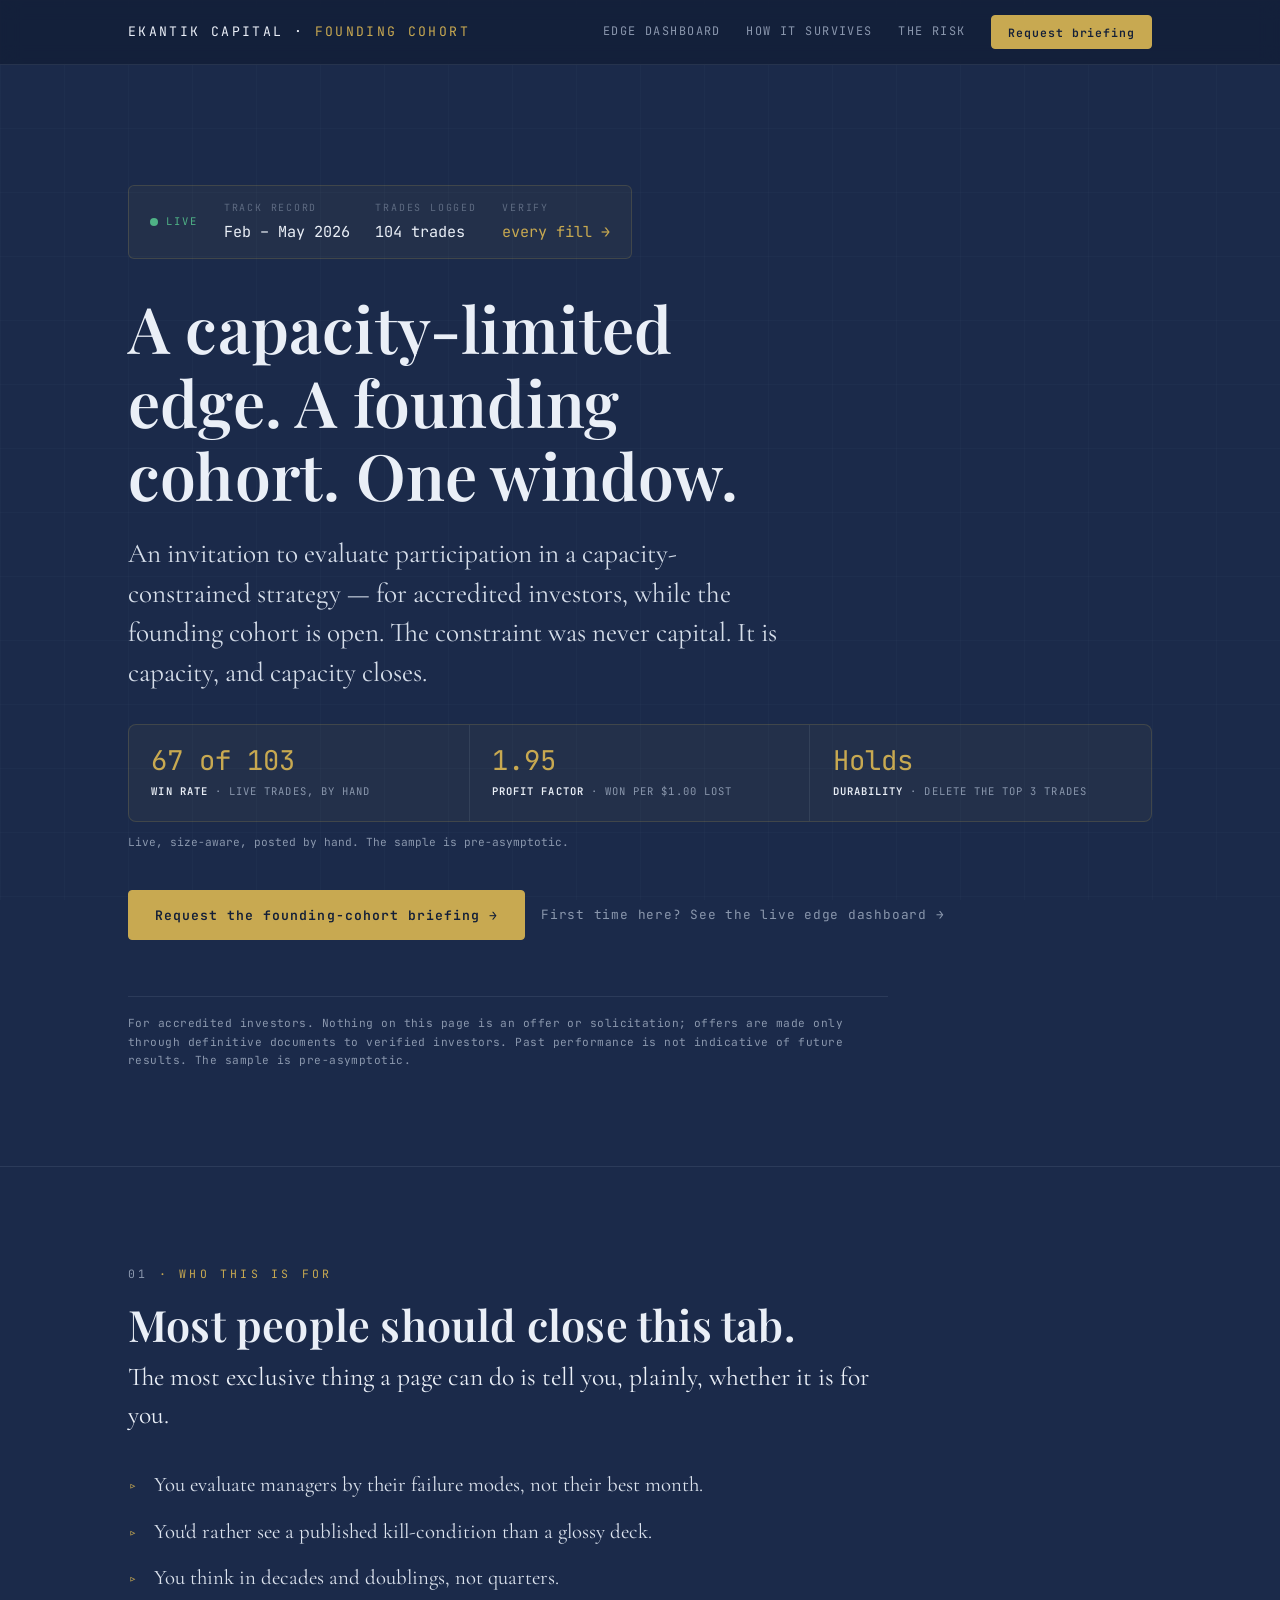
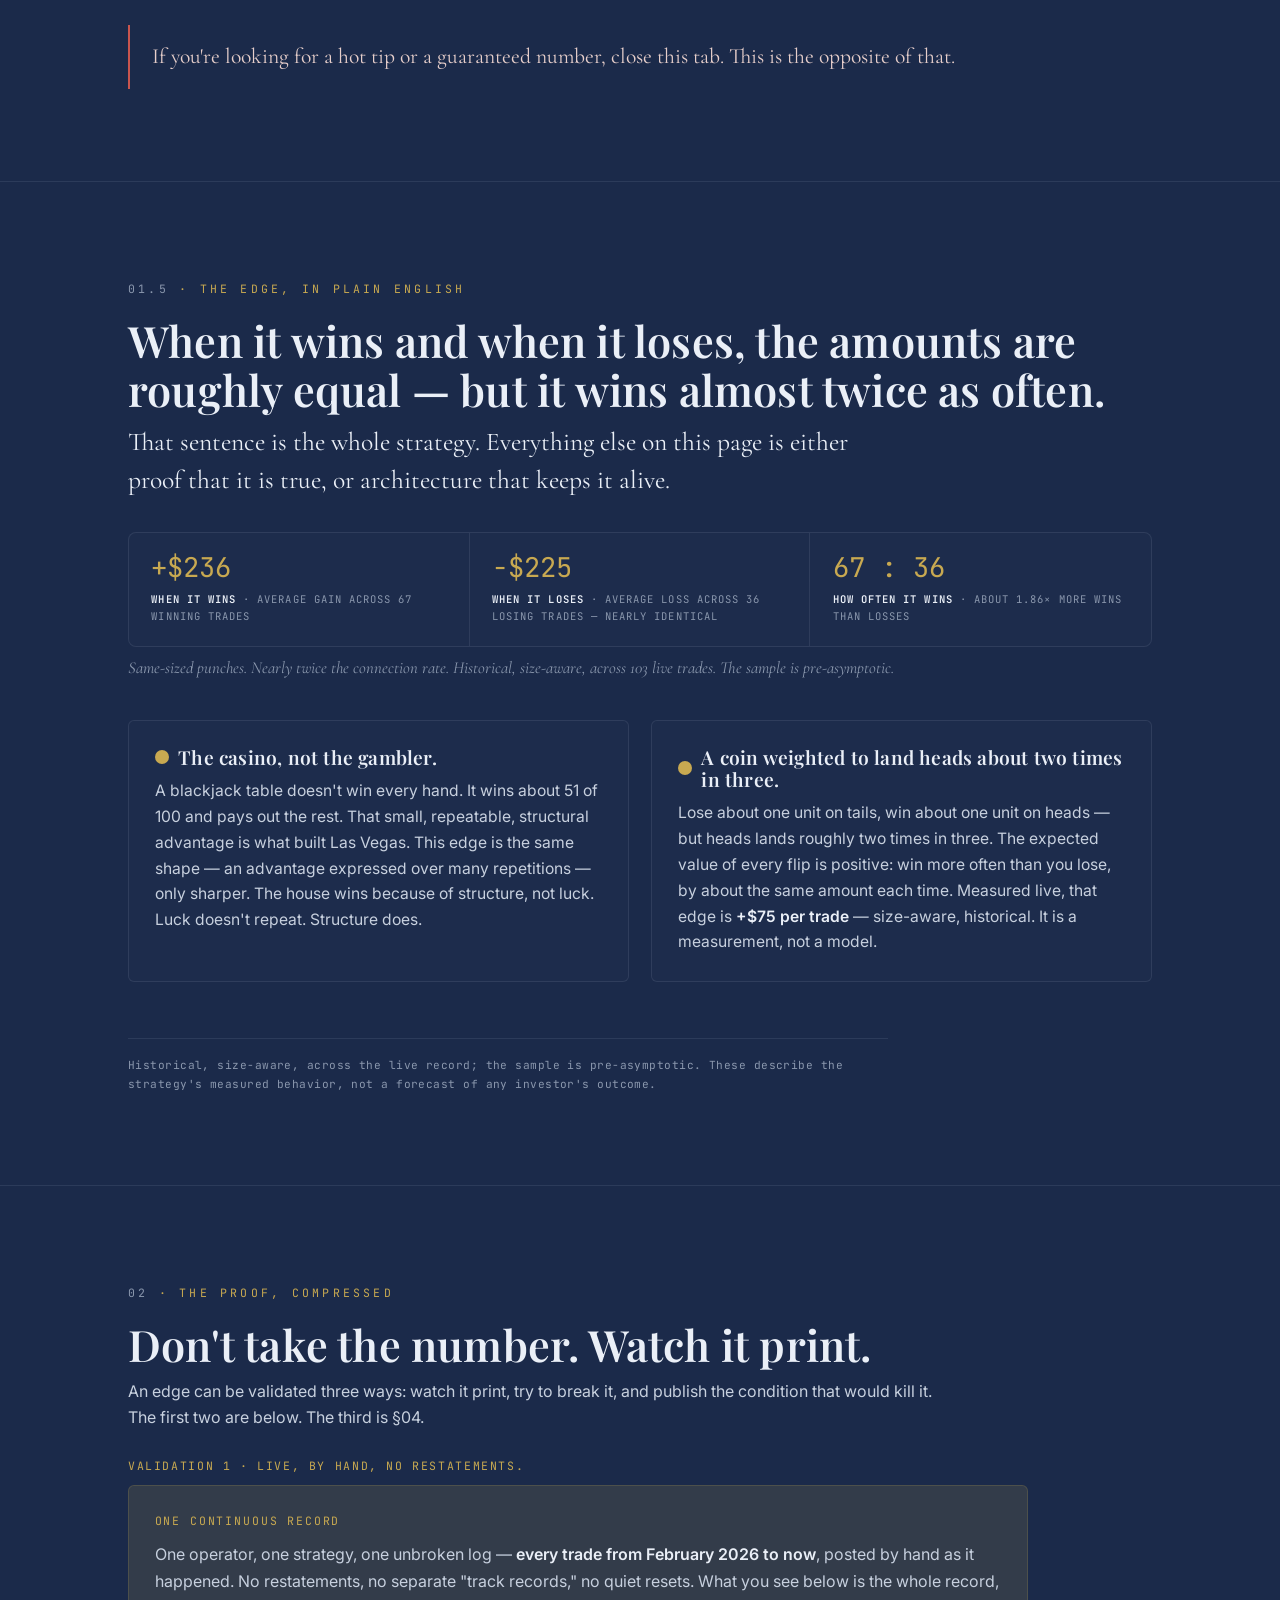
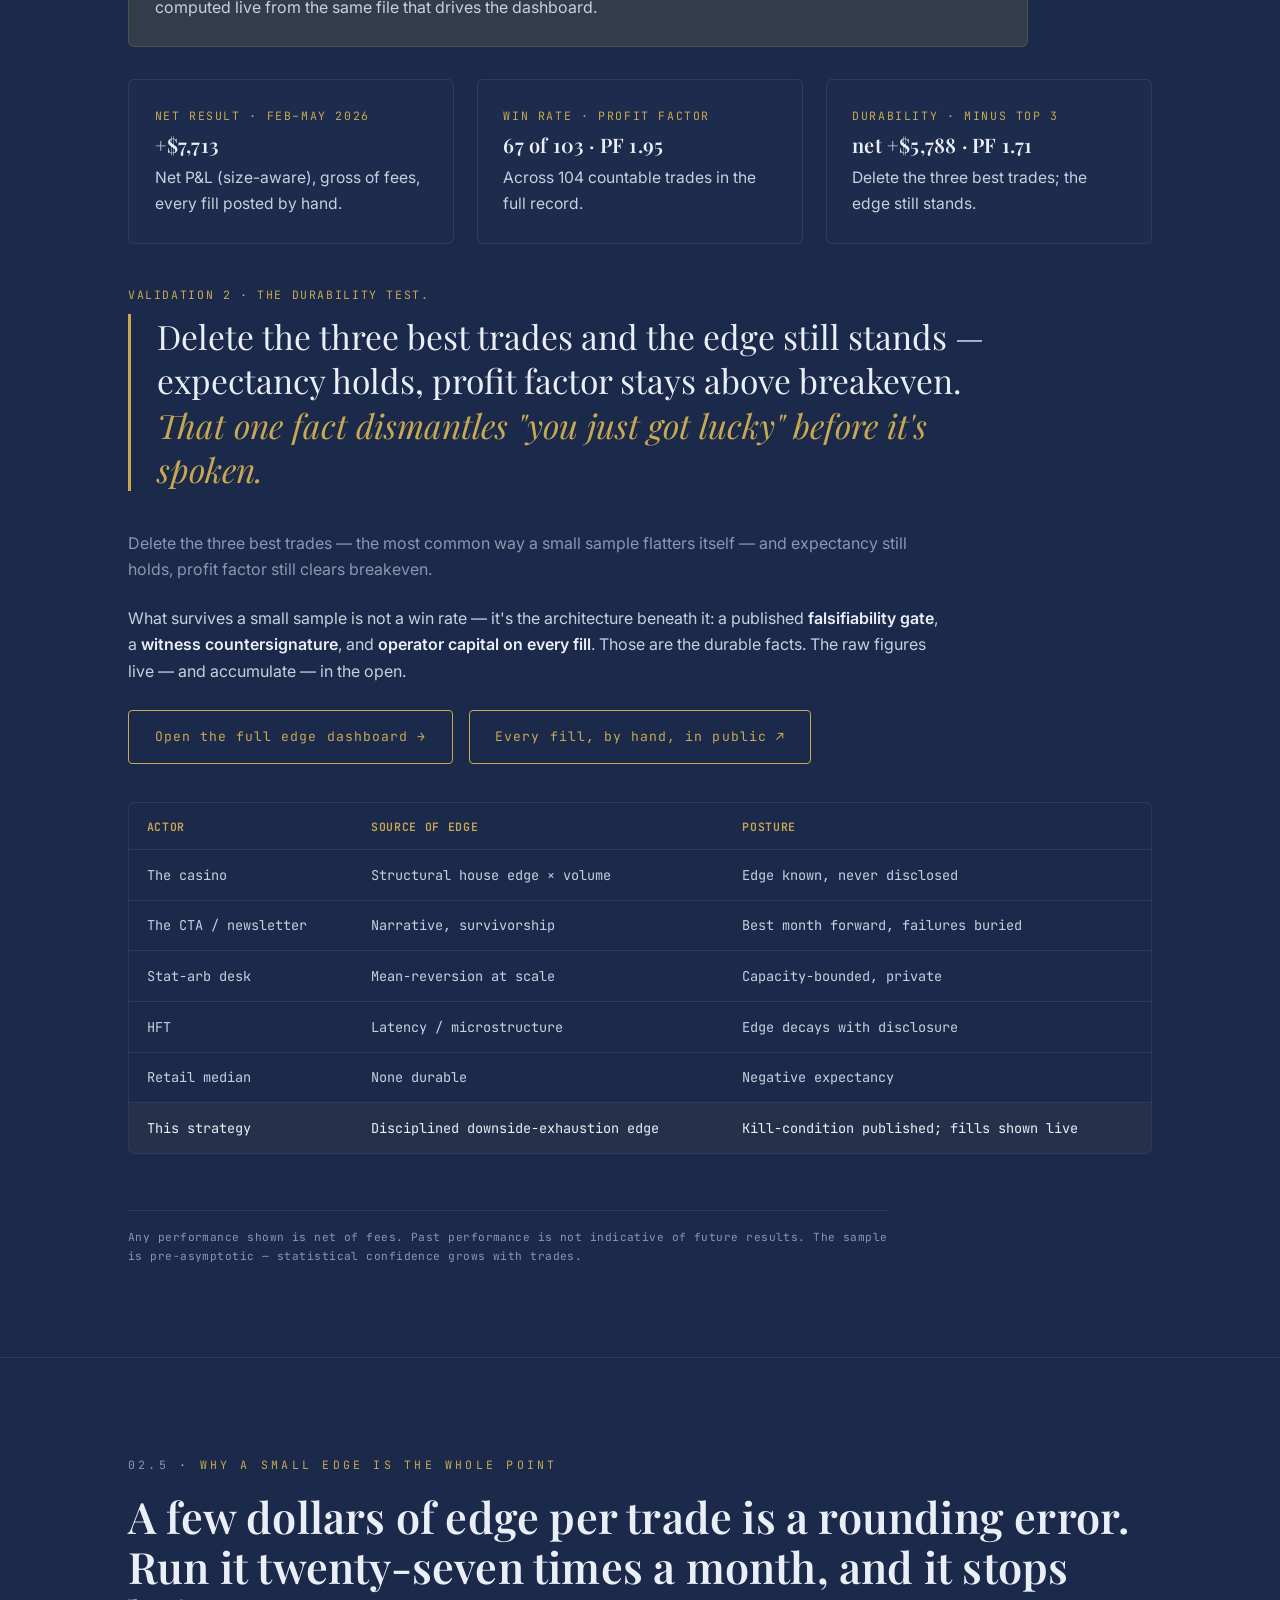
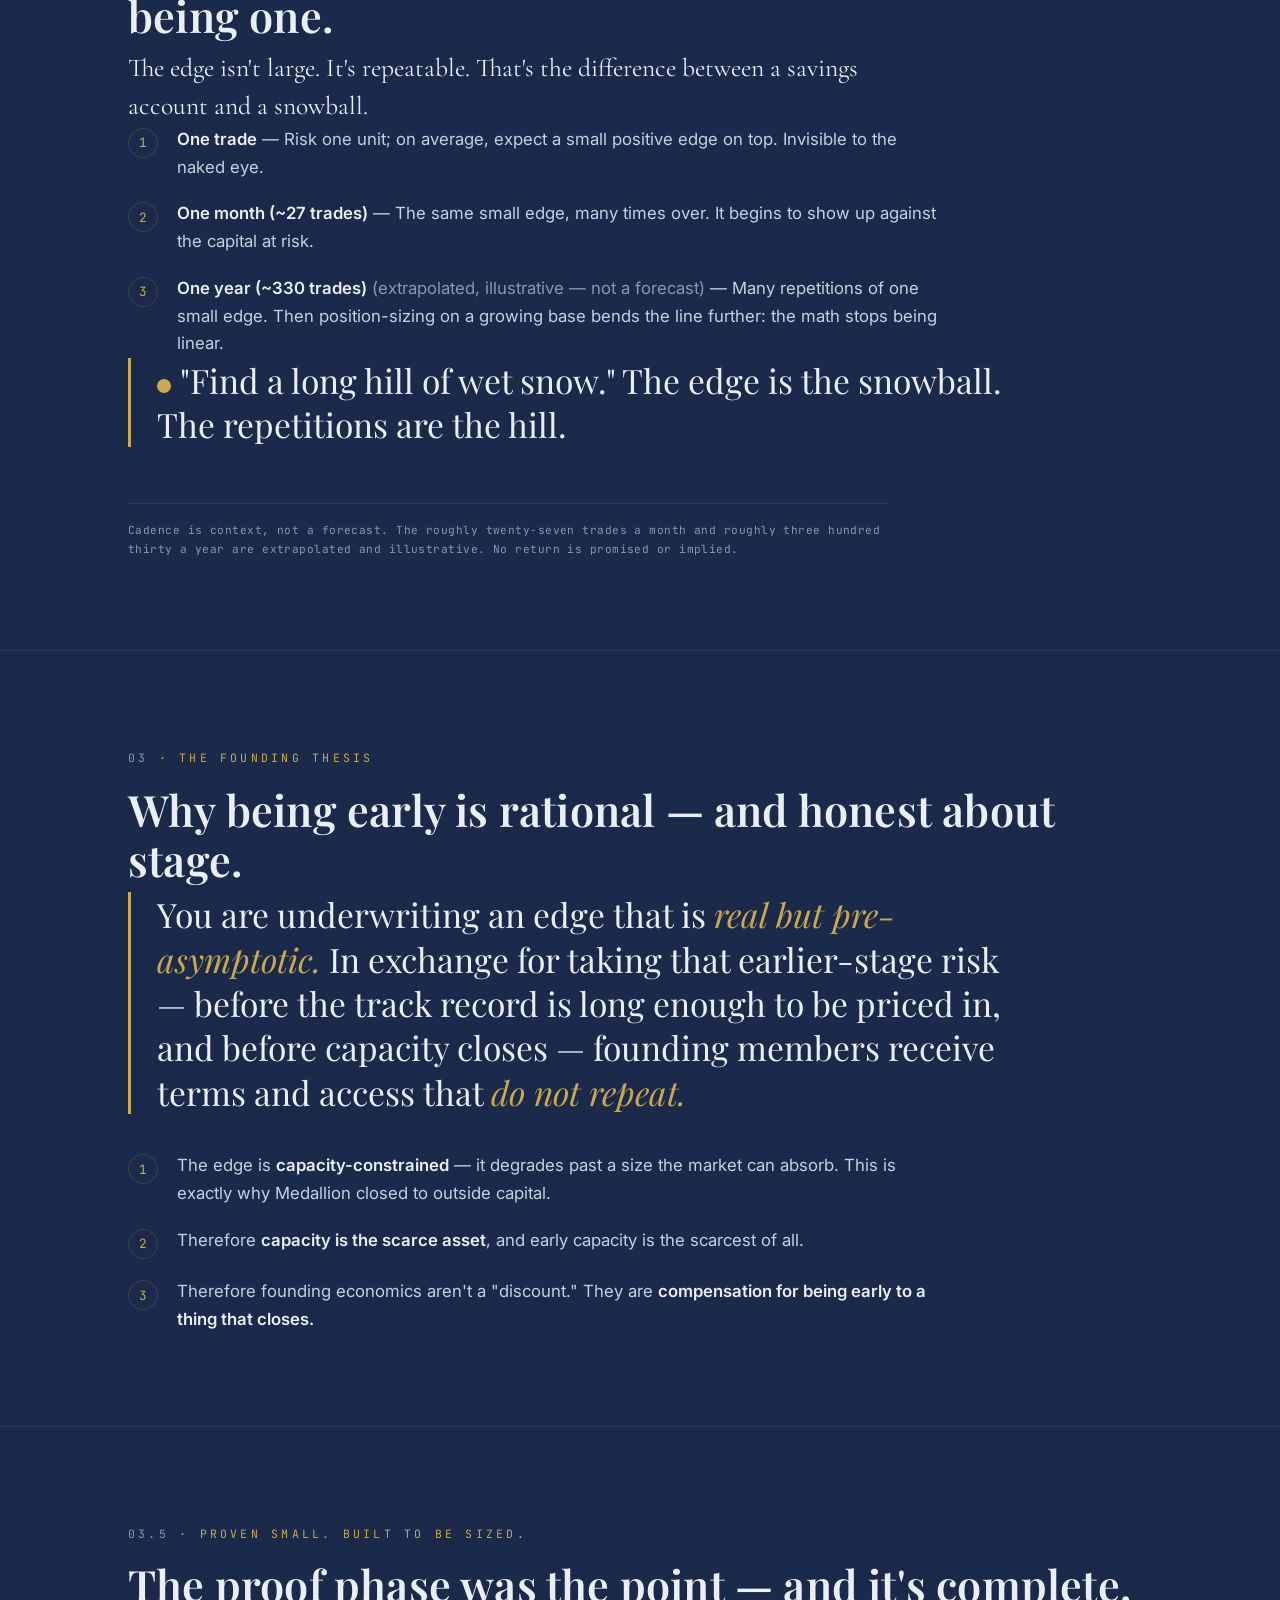
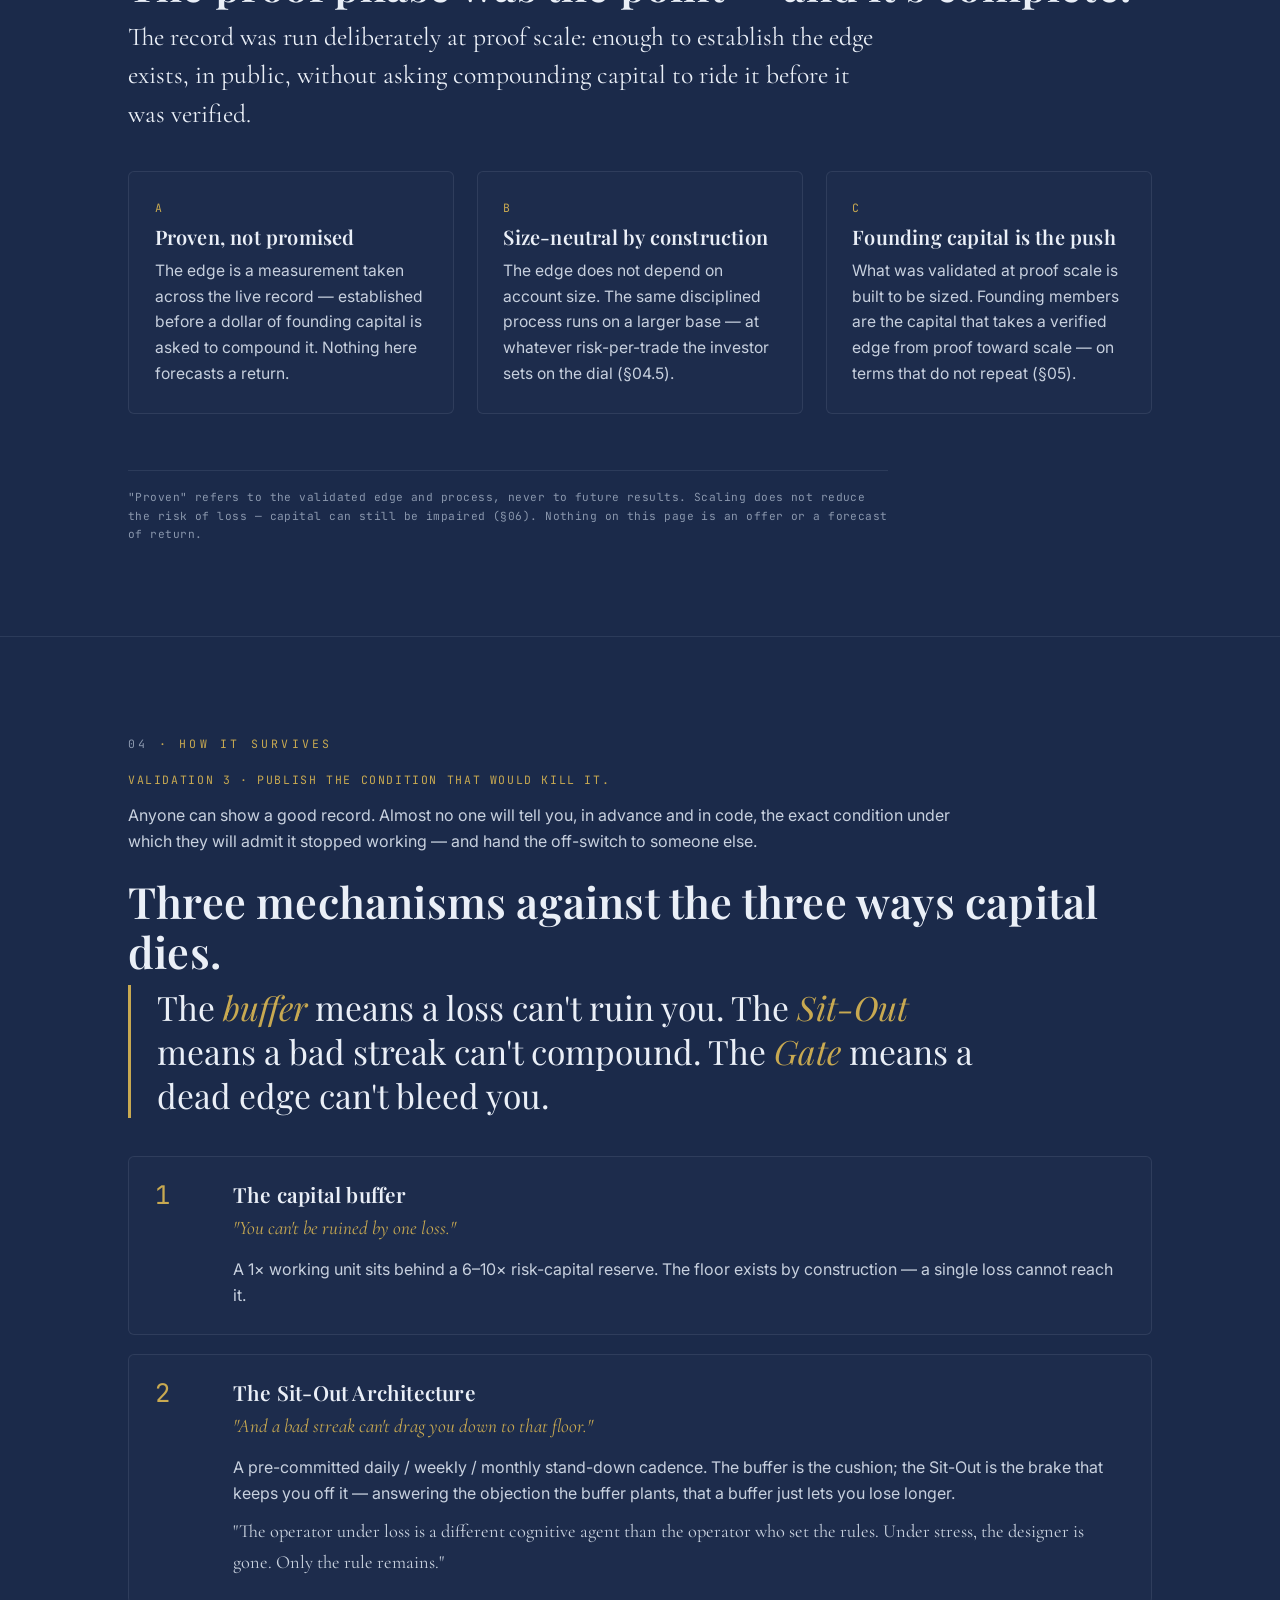
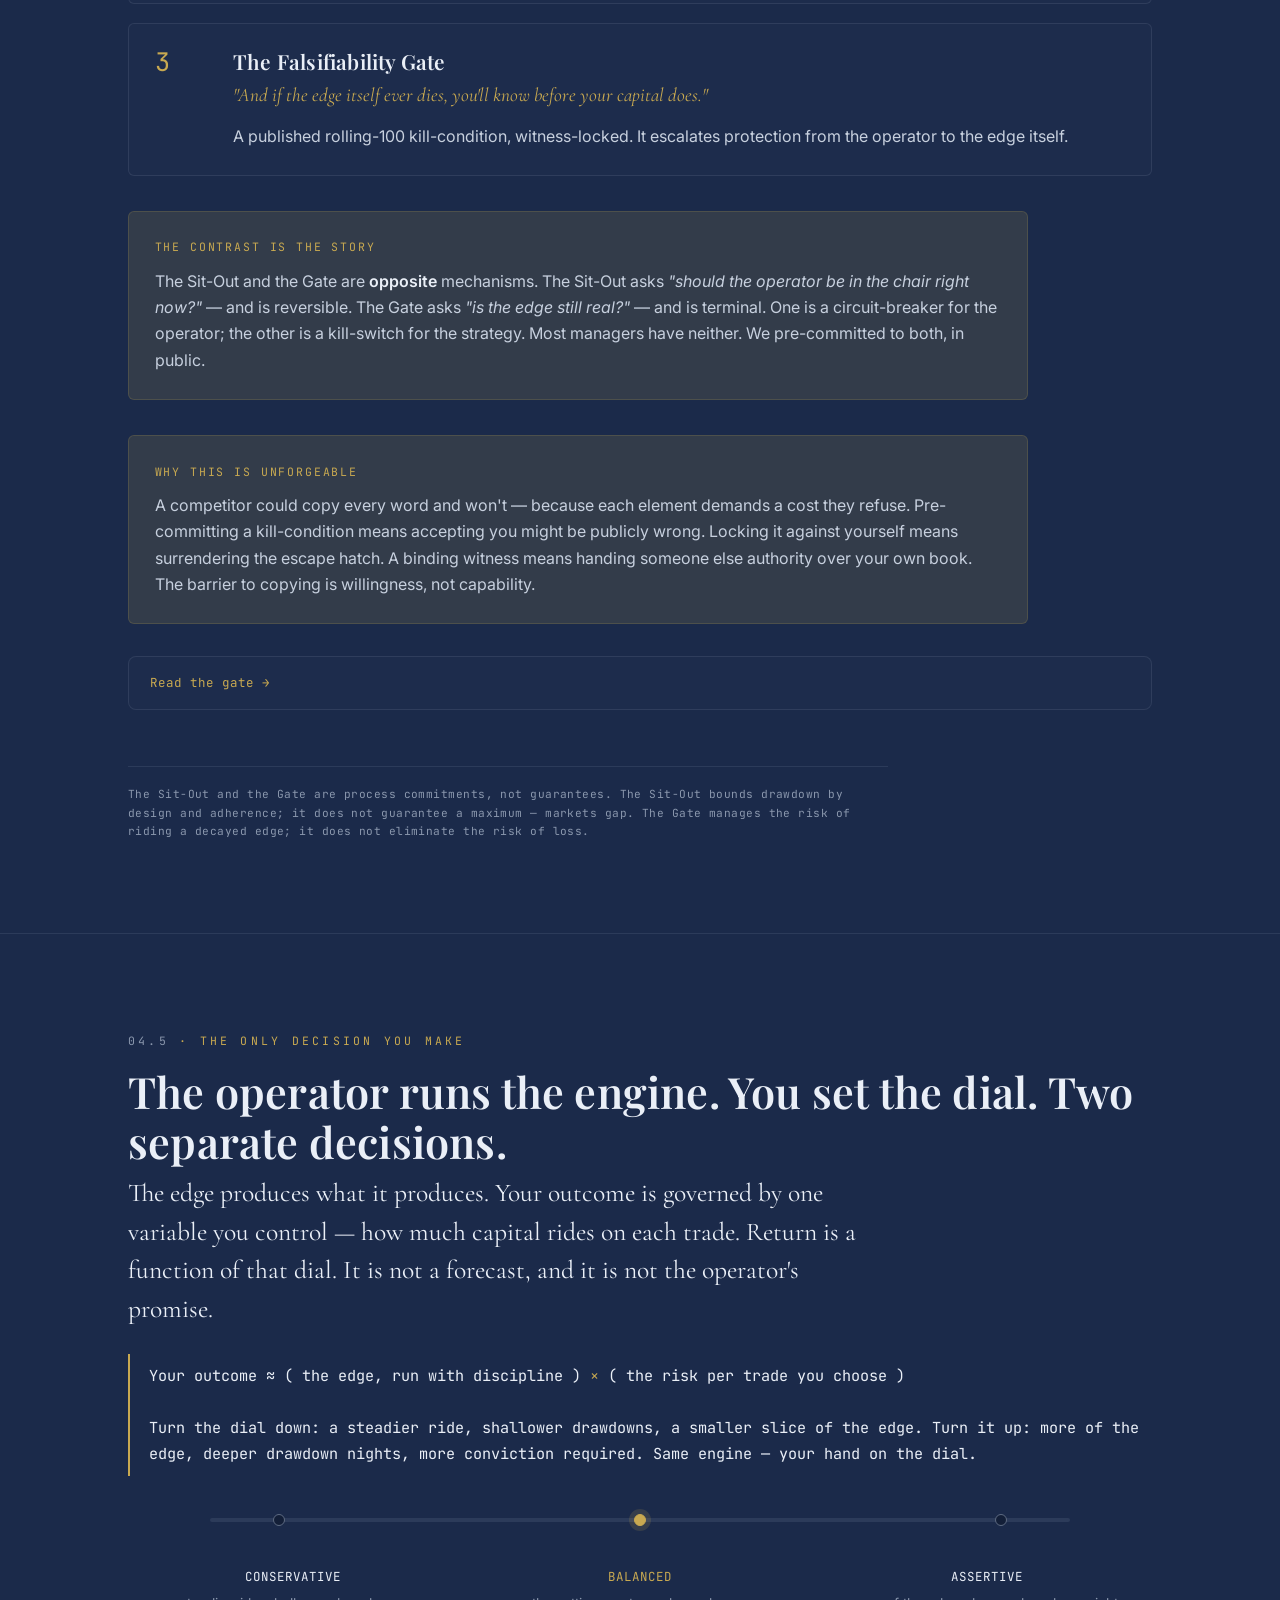
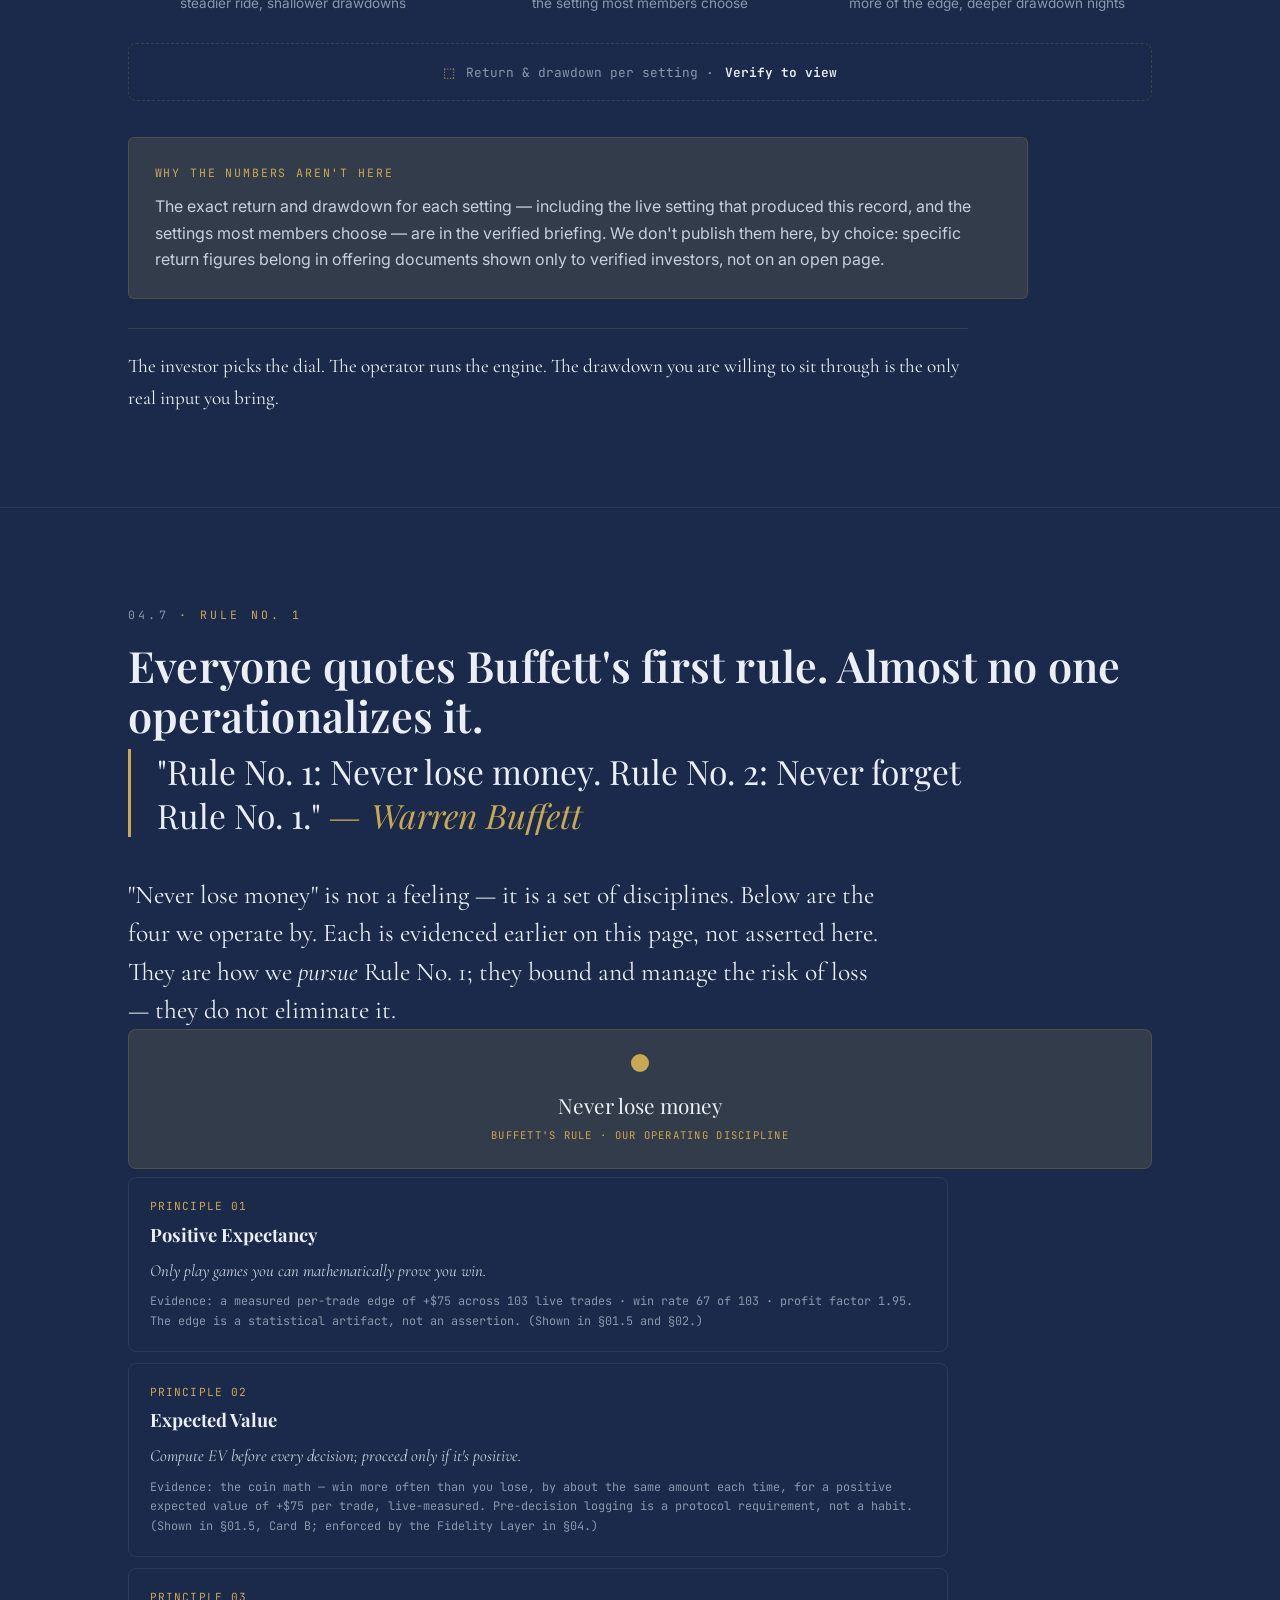
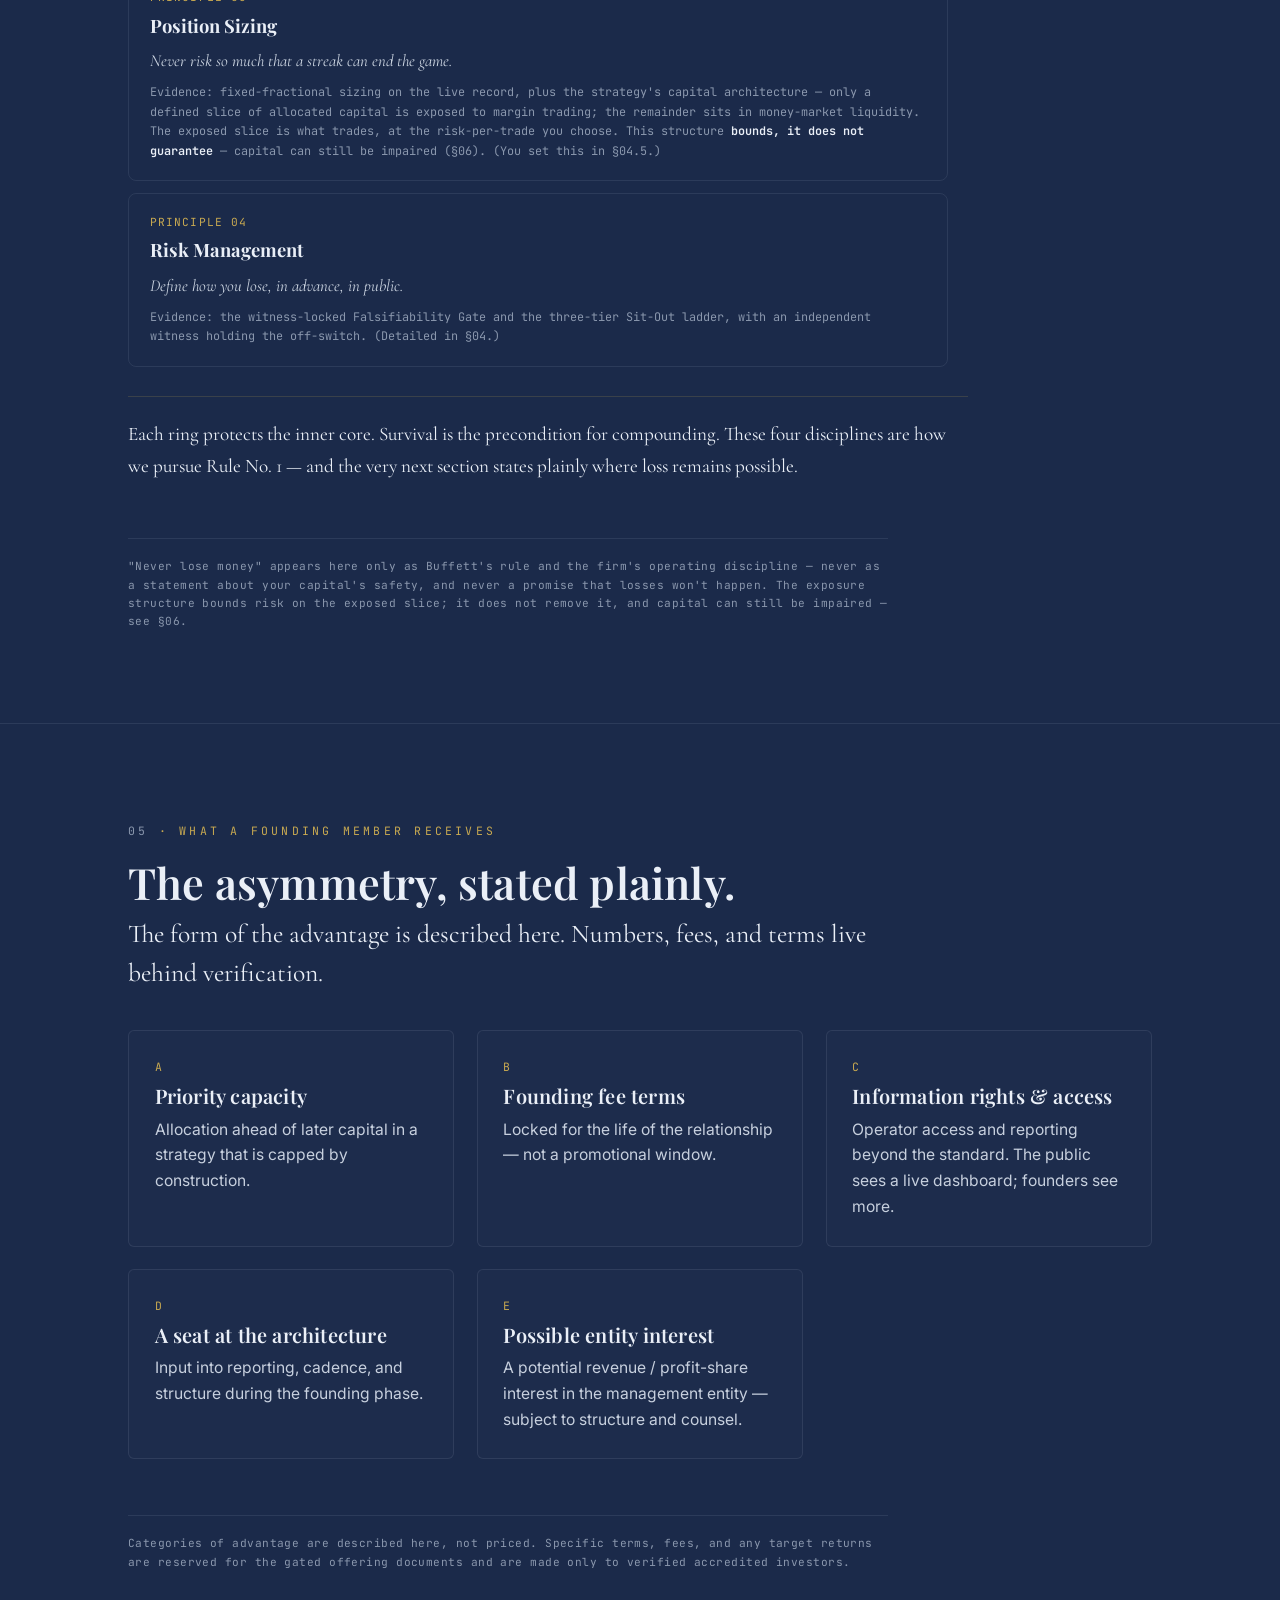
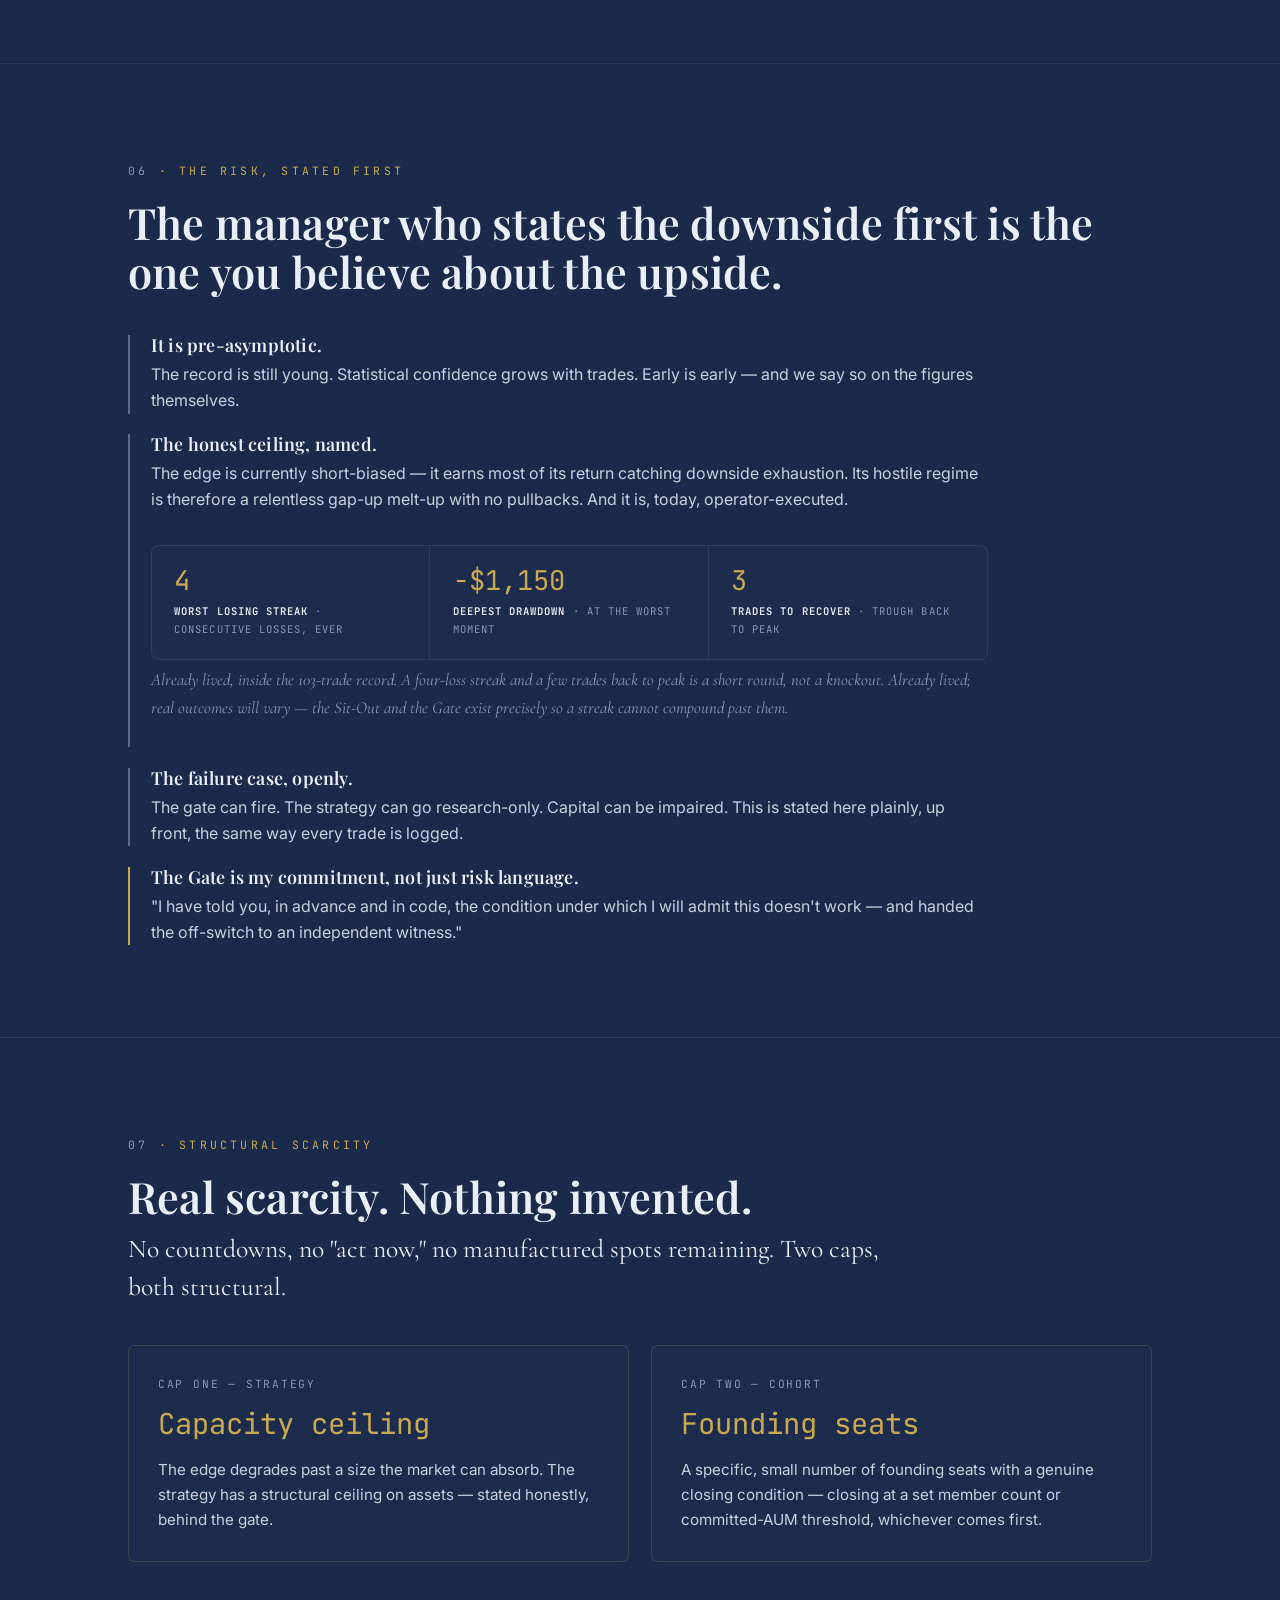
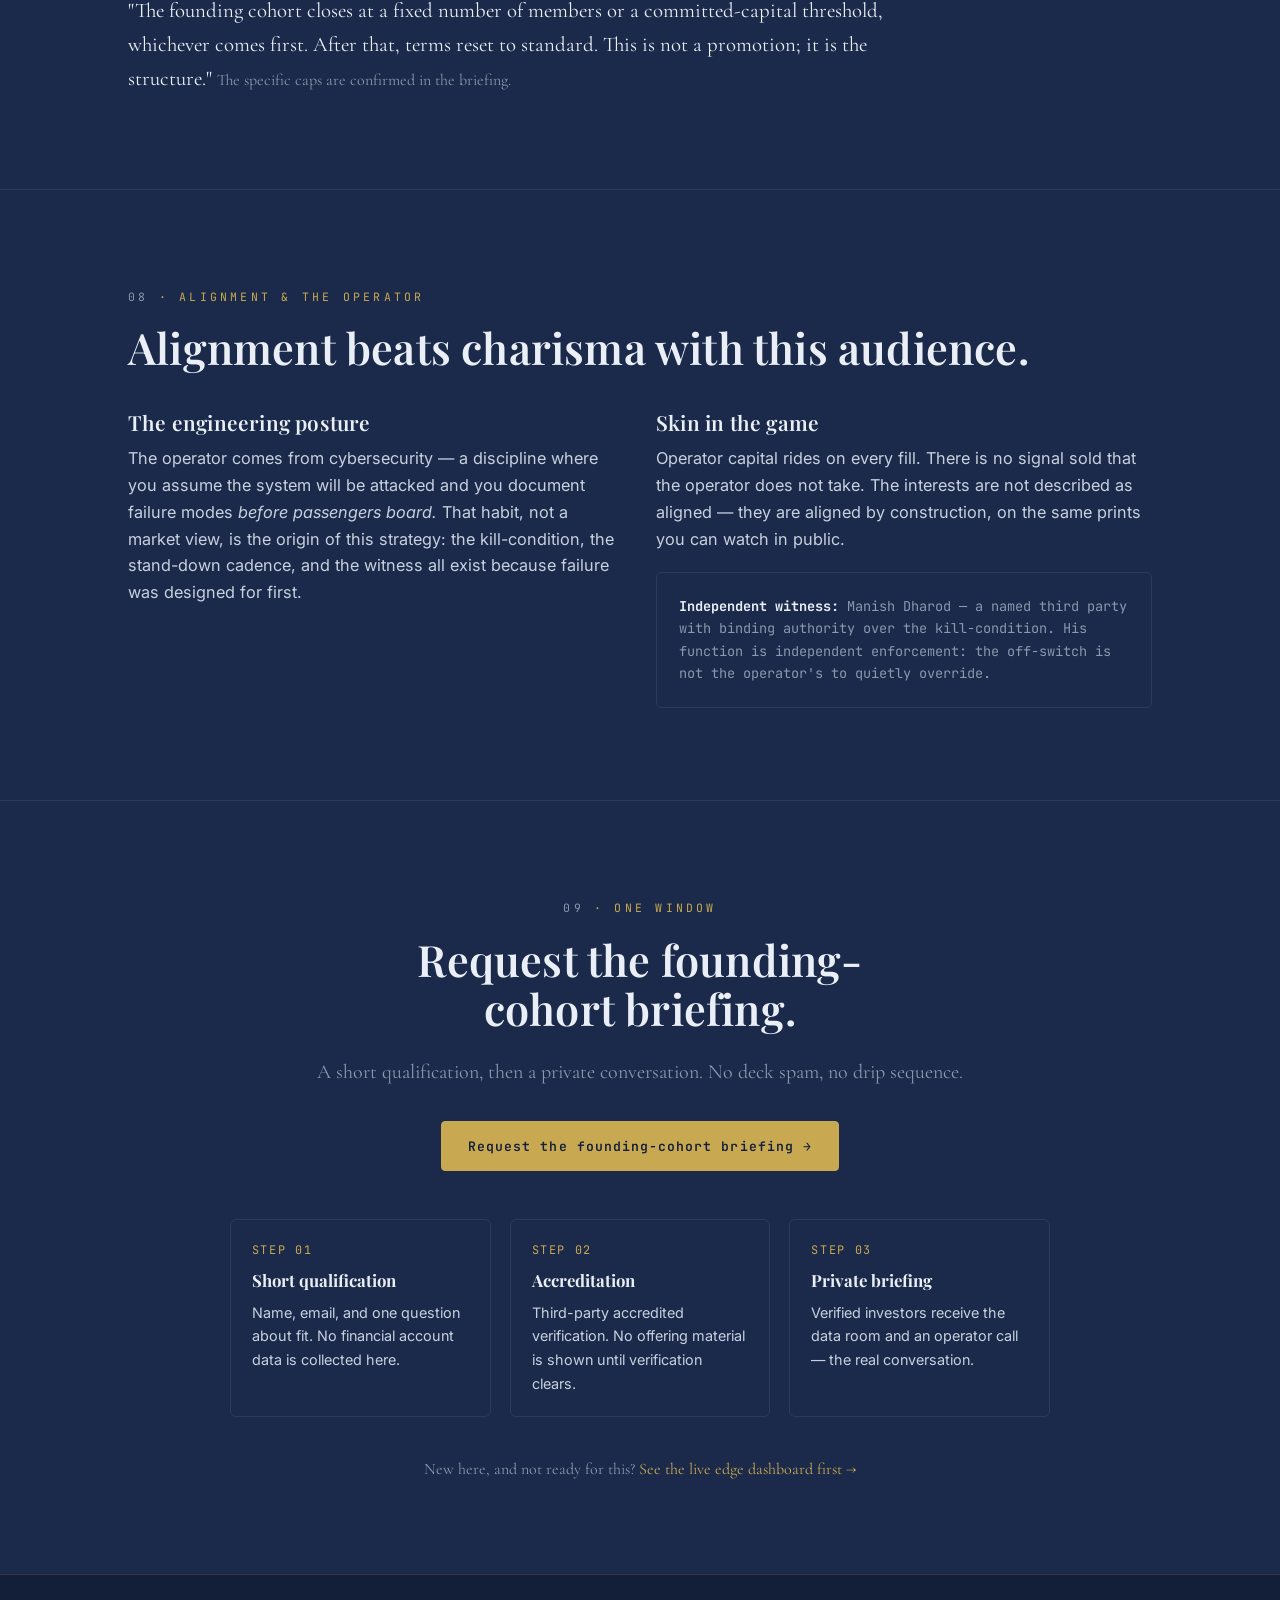
==== commit 92922701: "Add §03.5 'Proven small. Built to be sized.' to cover the deck's why-now thesis The founding briefin" ====
--- a/index.html
+++ b/index.html
@@ -565,6 +565,23 @@
         </div>
     </section>
 
+    <!-- ===================== 03.5 · PROVEN SMALL. BUILT TO BE SIZED. ===================== -->
+    <section id="ready-to-size">
+        <div class="wrap">
+            <span class="kicker"><span class="num">03.5</span> · Proven small. Built to be sized.</span>
+            <h2>The proof phase was the point — and it's complete.</h2>
+            <p class="lede">The record was run deliberately at proof scale: enough to establish the edge exists, in public, without asking compounding capital to ride it before it was verified.</p>
+
+            <div class="cols-3">
+                <div class="card"><div class="n">A</div><h3>Proven, not promised</h3><p>The edge is a measurement taken across the live record — established before a dollar of founding capital is asked to compound it. Nothing here forecasts a return.</p></div>
+                <div class="card"><div class="n">B</div><h3>Size-neutral by construction</h3><p>The edge does not depend on account size. The same disciplined process runs on a larger base — at whatever risk-per-trade the investor sets on the dial (§04.5).</p></div>
+                <div class="card"><div class="n">C</div><h3>Founding capital is the push</h3><p>What was validated at proof scale is built to be sized. Founding members are the capital that takes a verified edge from proof toward scale — on terms that do not repeat (§05).</p></div>
+            </div>
+
+            <p class="compliance-bar">"Proven" refers to the validated edge and process, never to future results. Scaling does not reduce the risk of loss — capital can still be impaired (§06). Nothing on this page is an offer or a forecast of return.</p>
+        </div>
+    </section>
+
     <!-- ===================== 04 · HOW IT SURVIVES ===================== -->
     <section id="how">
         <div class="wrap">
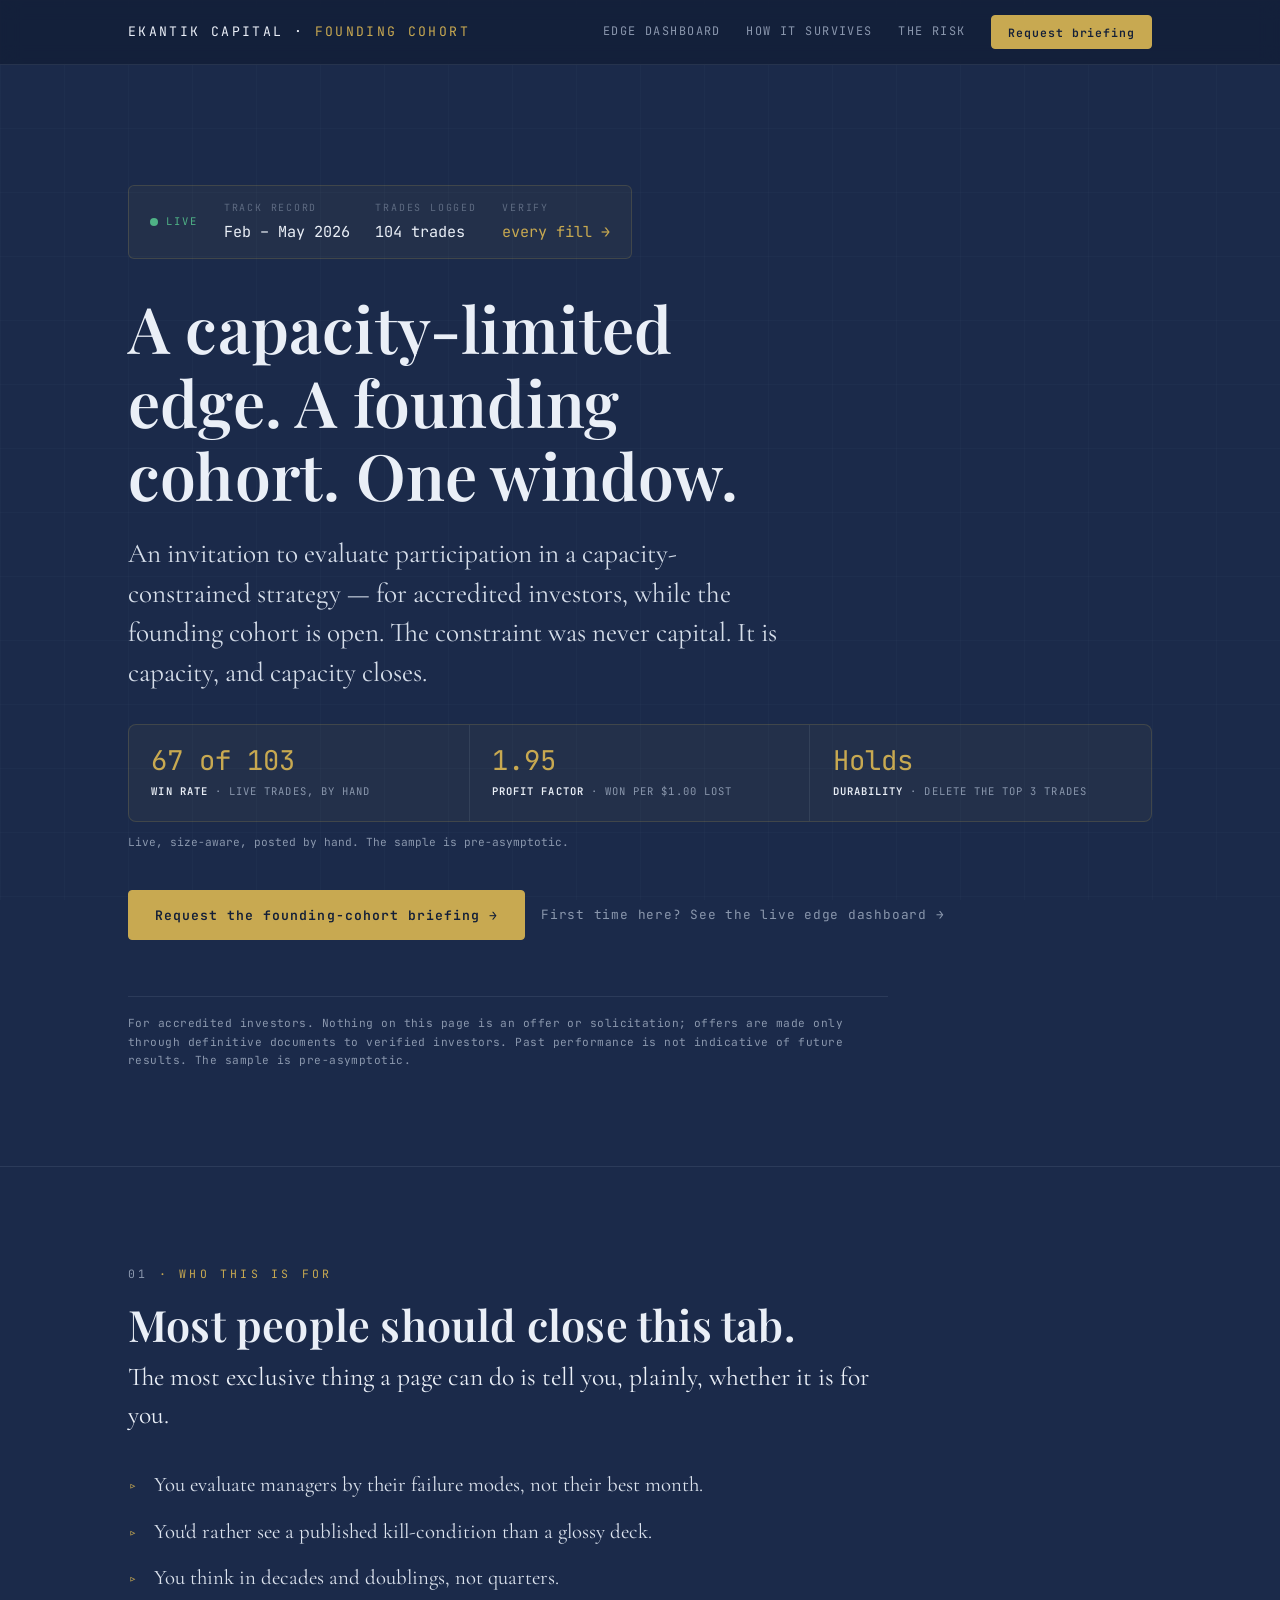
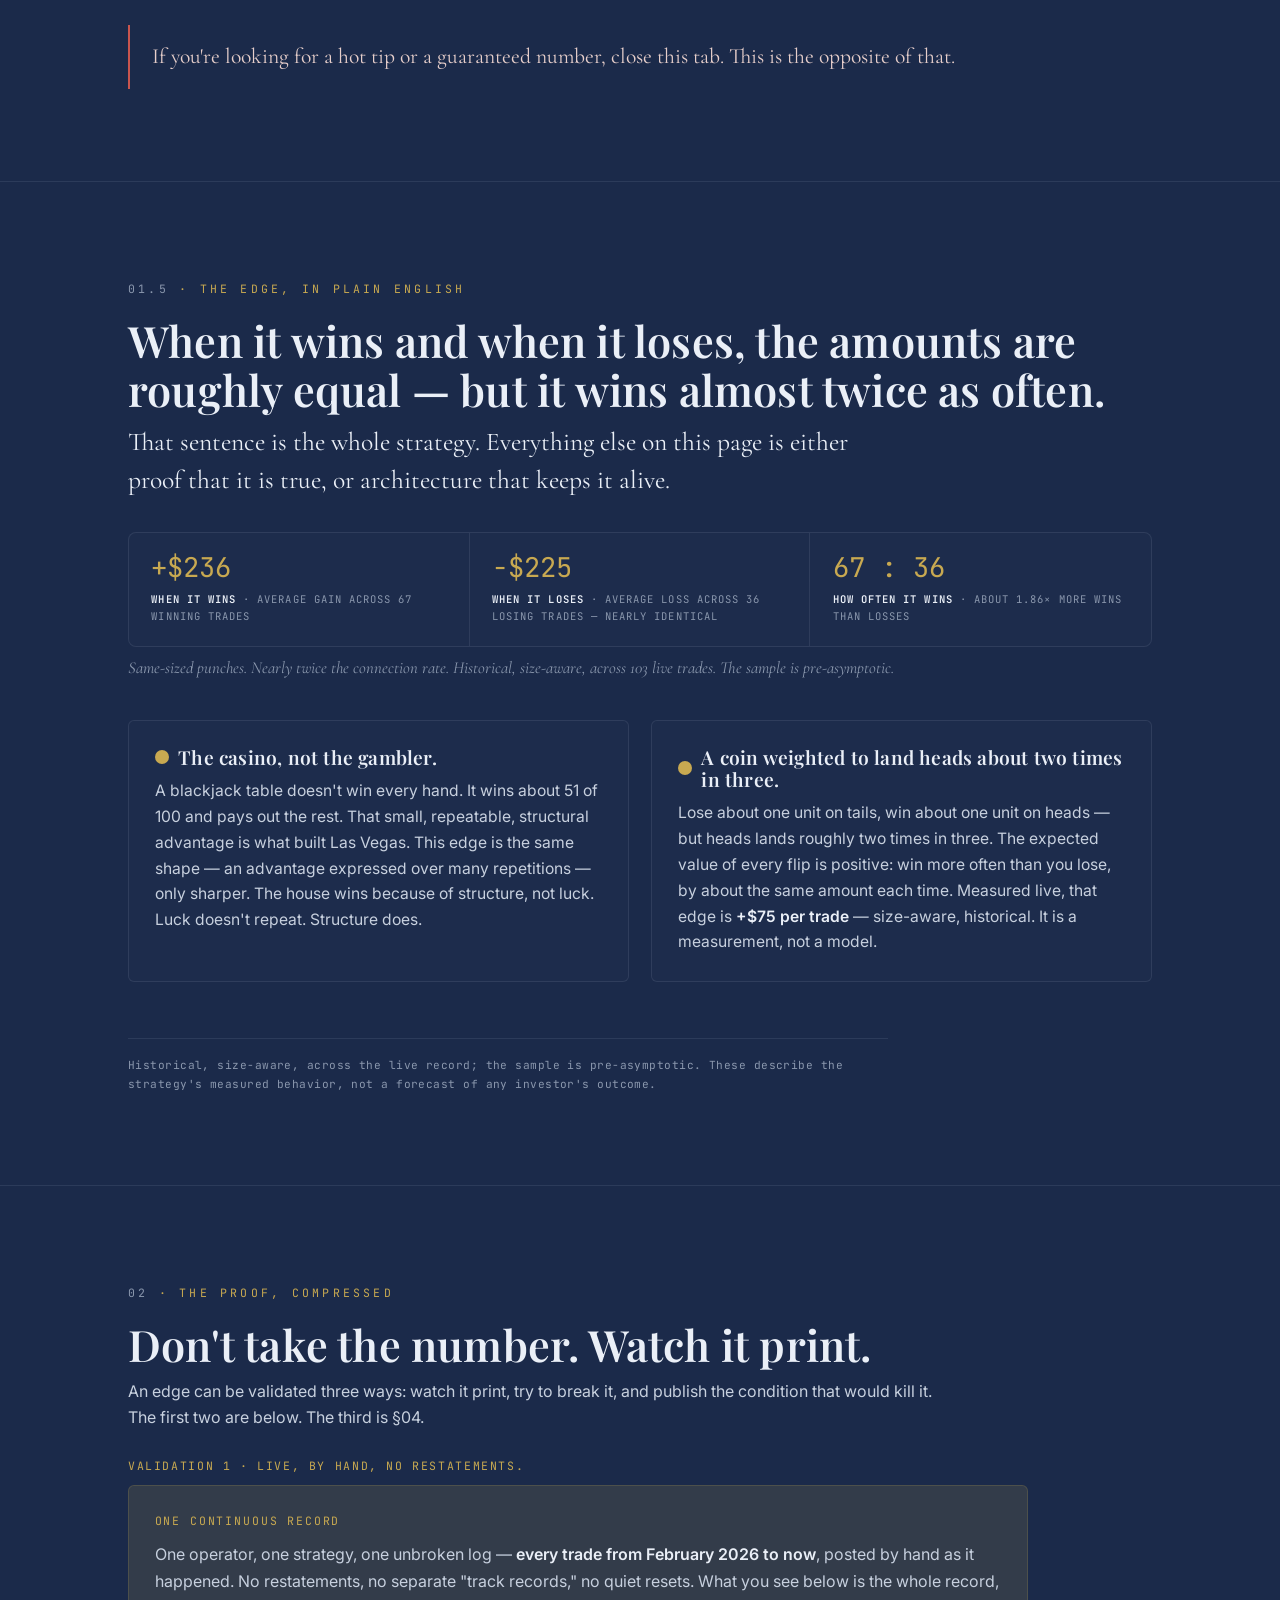
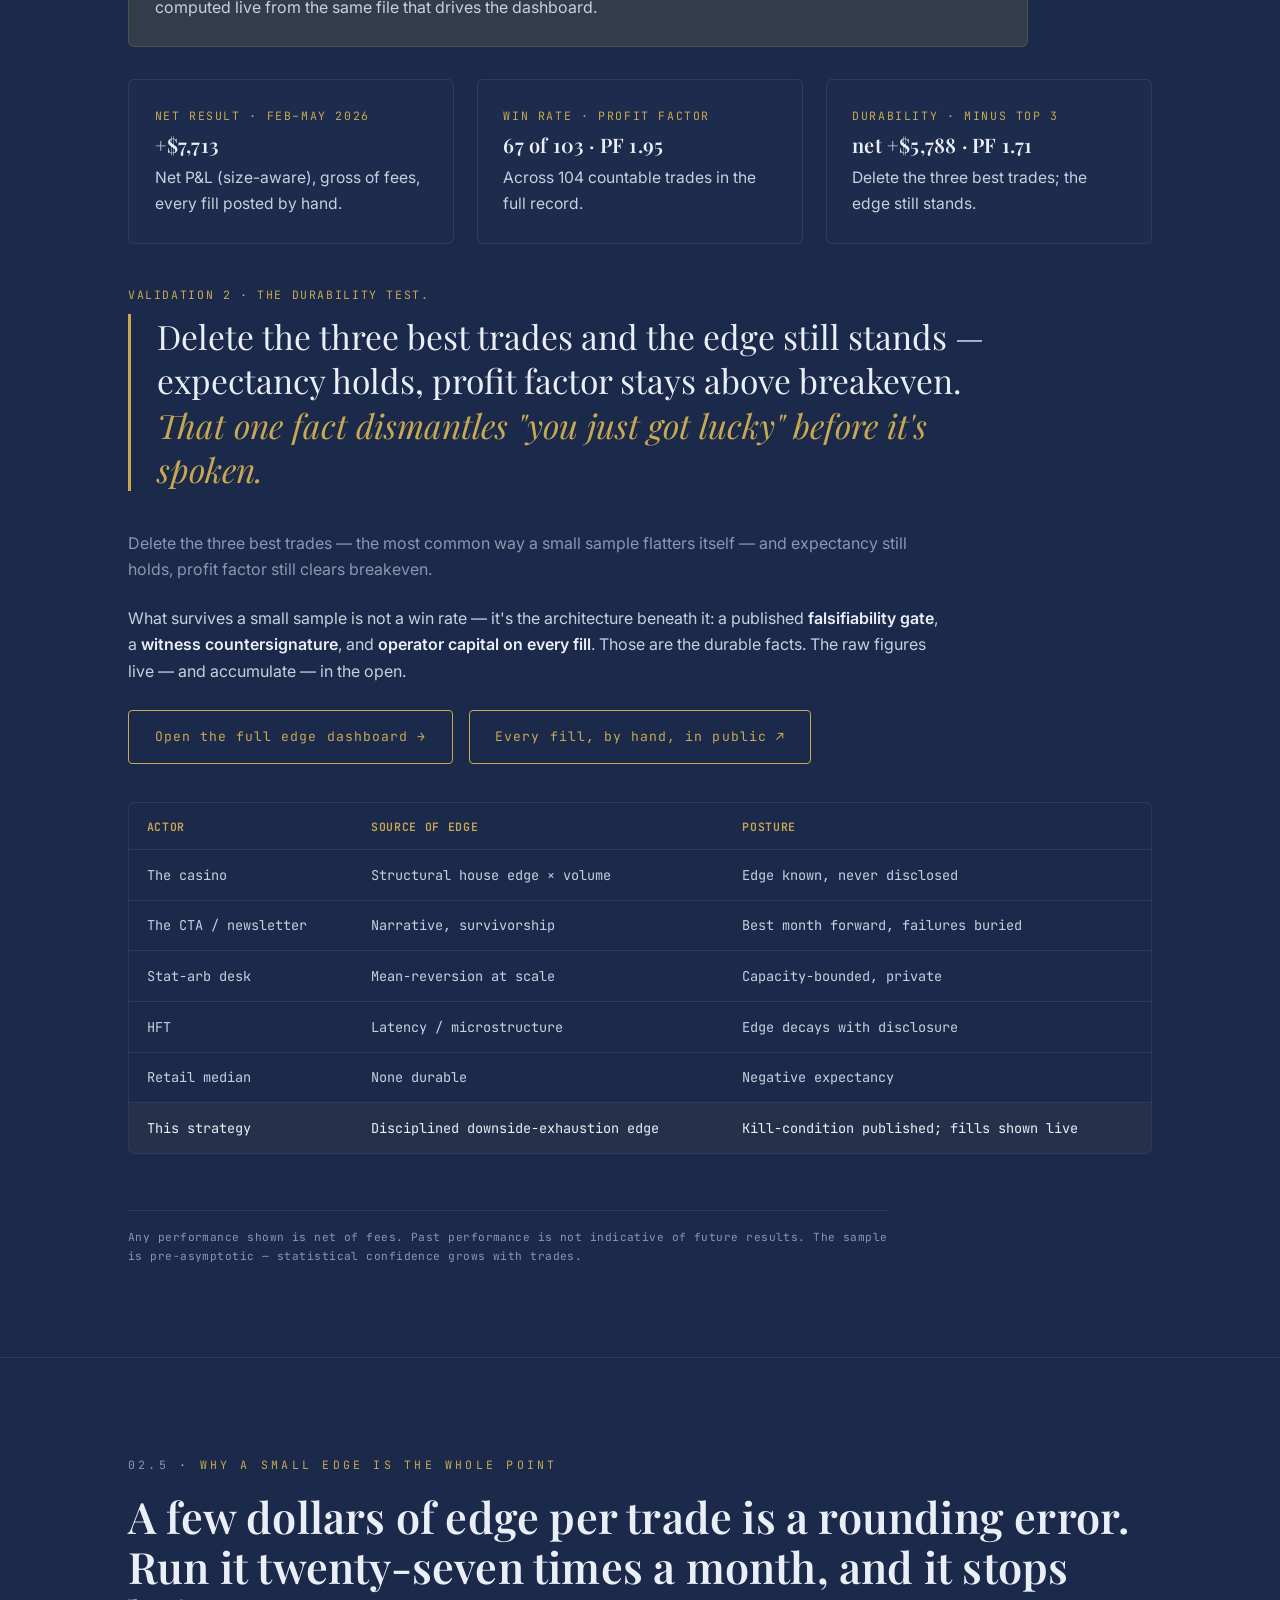
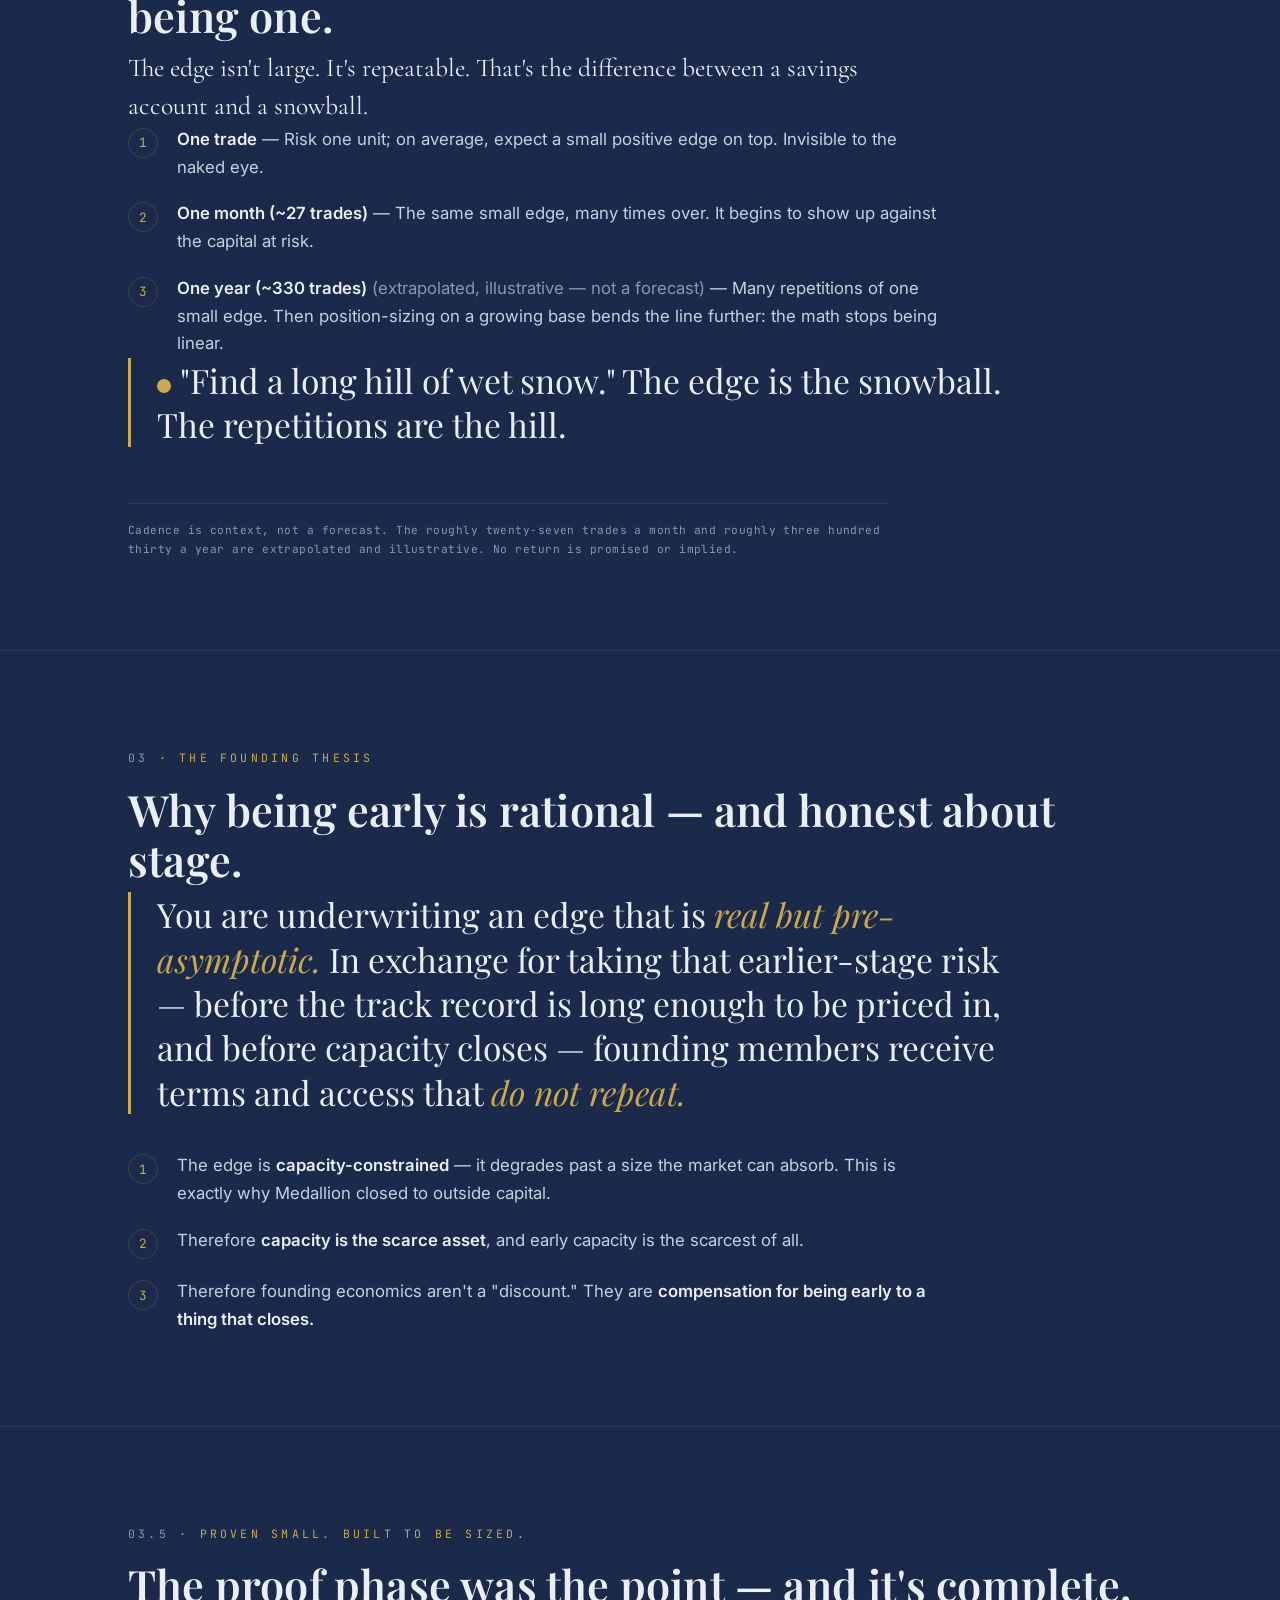
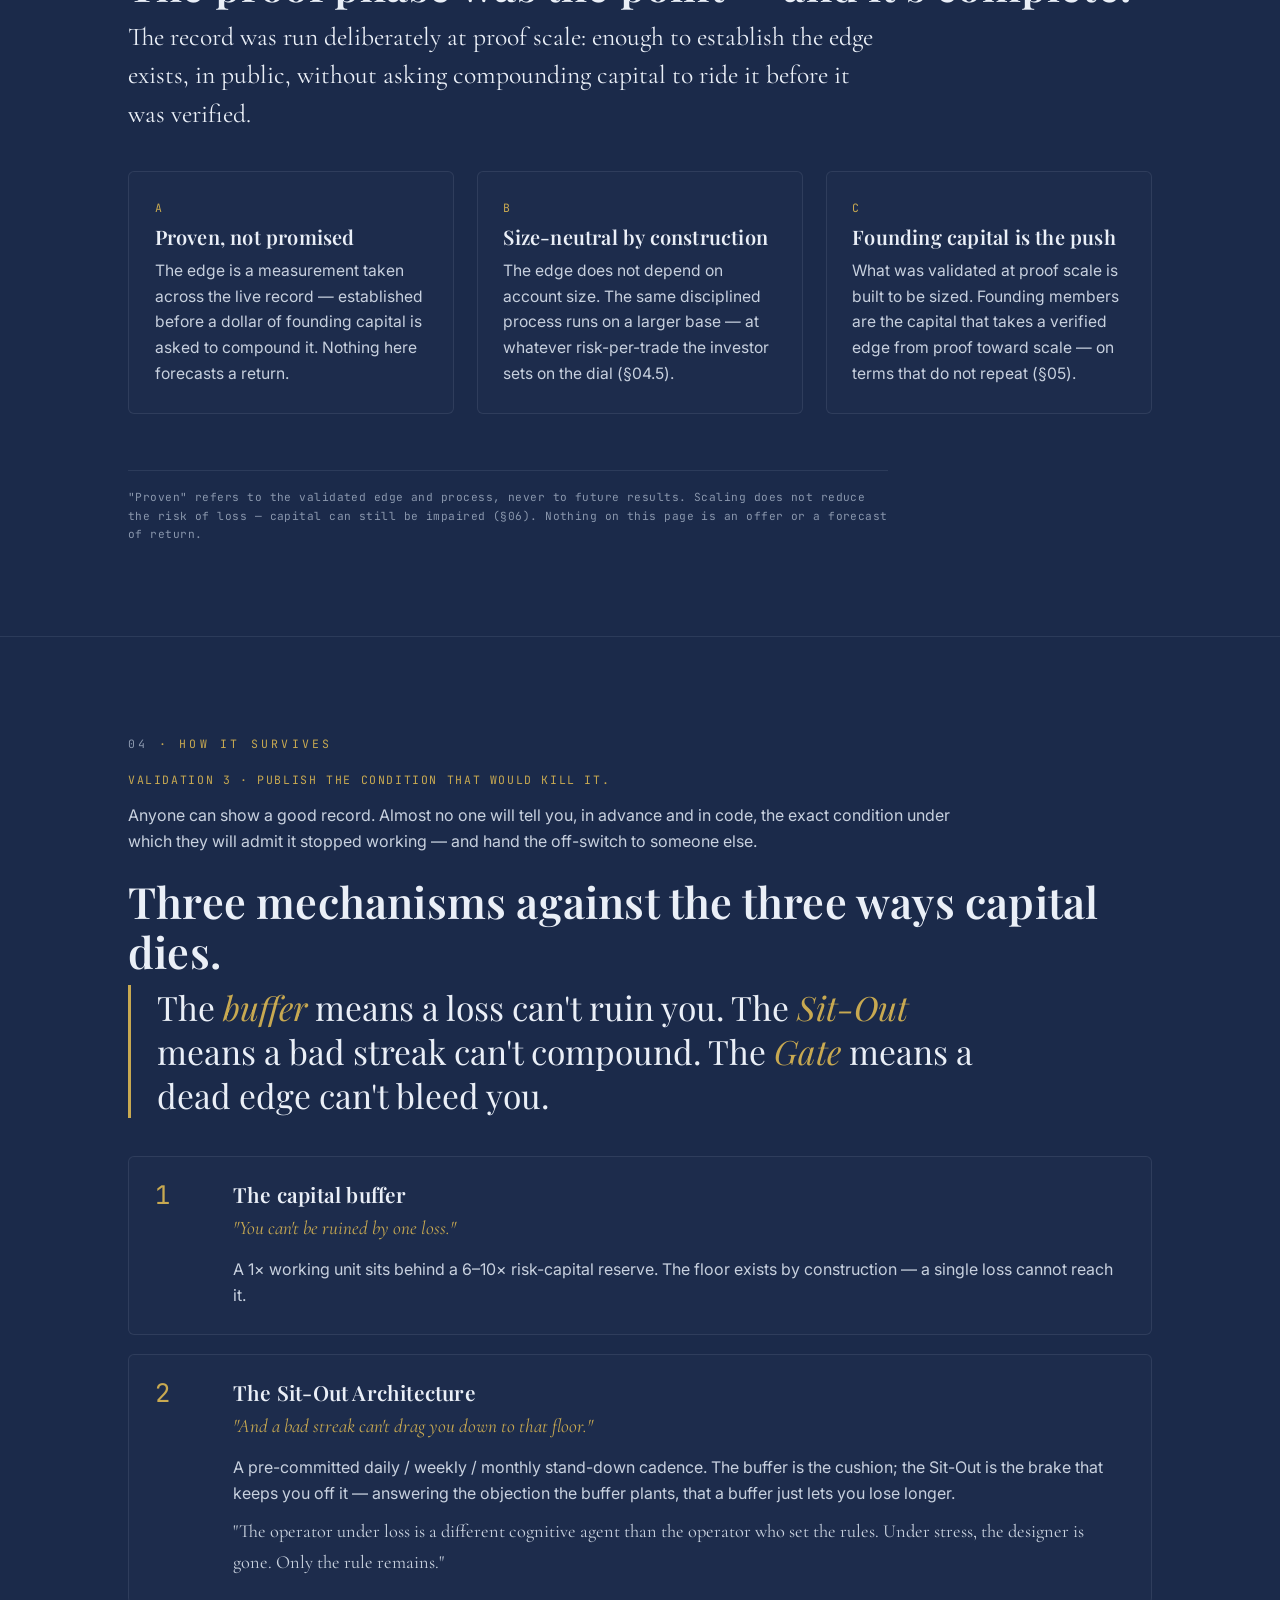
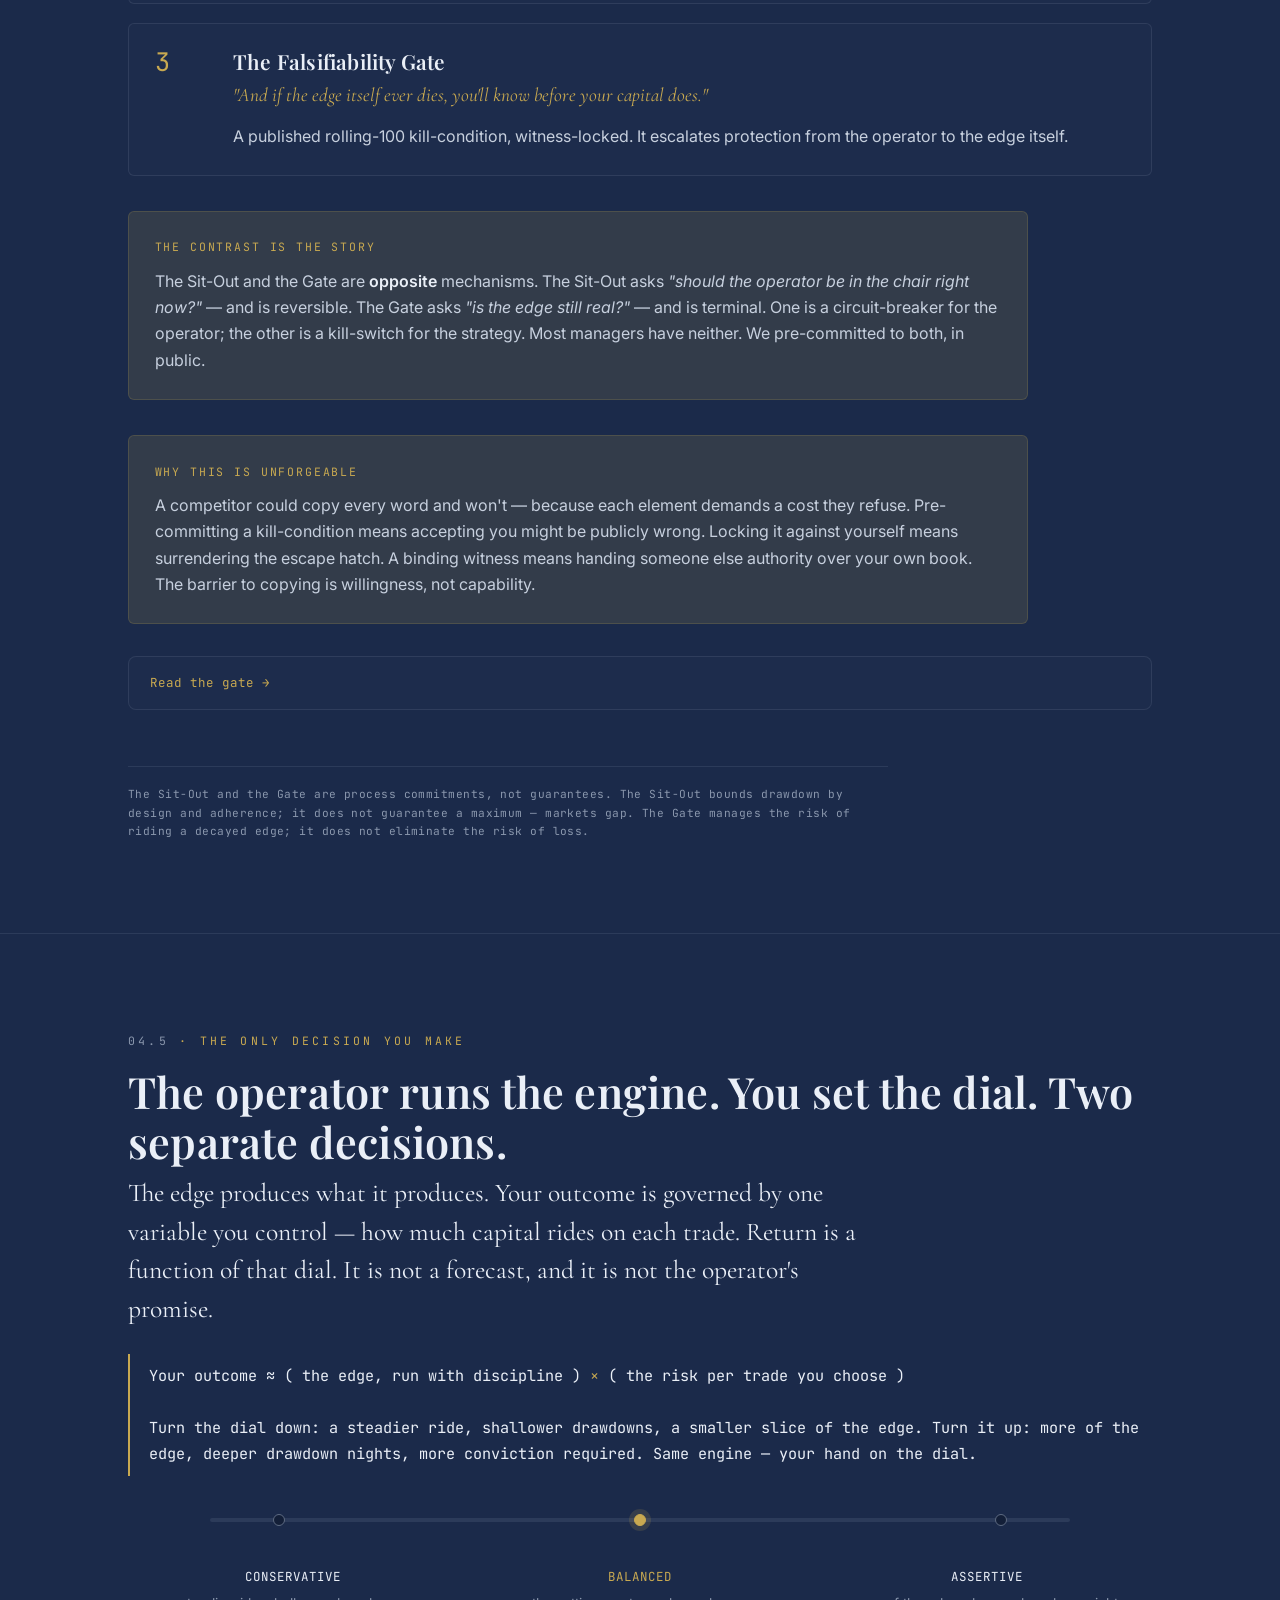
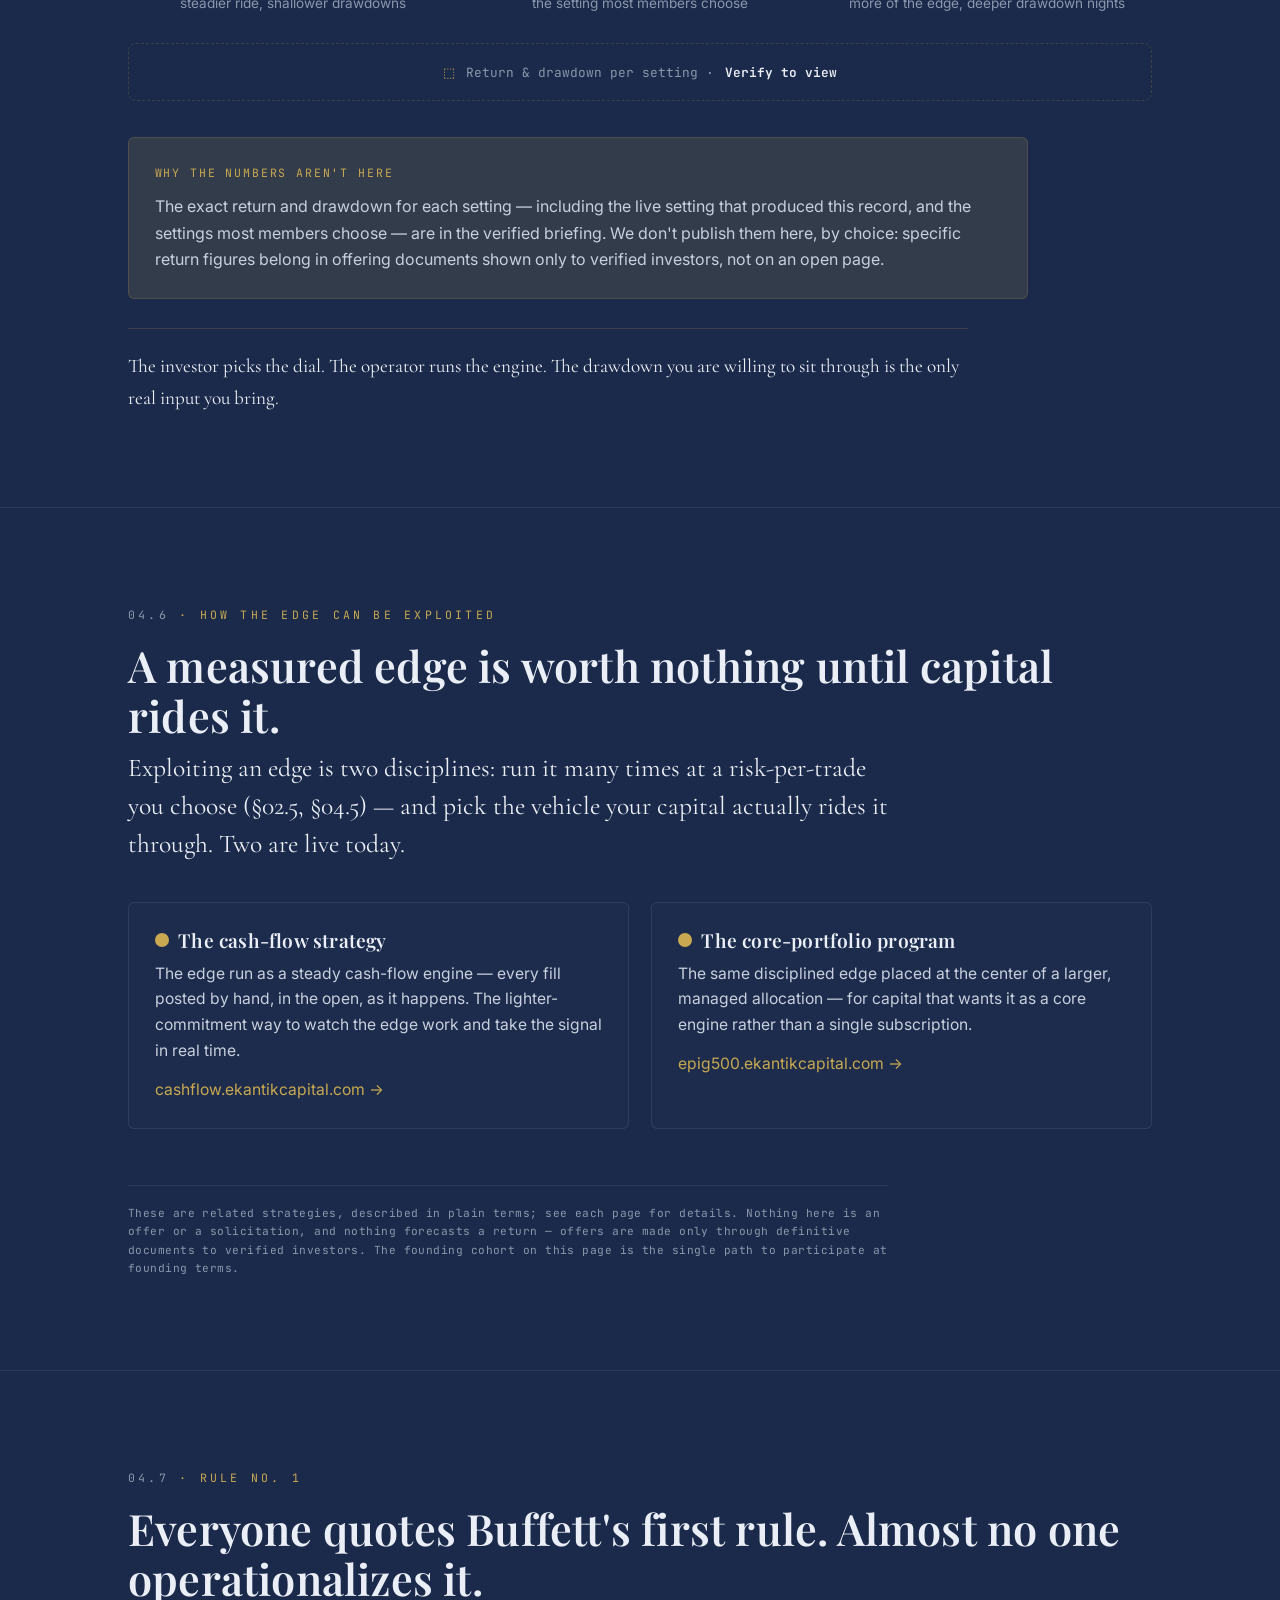
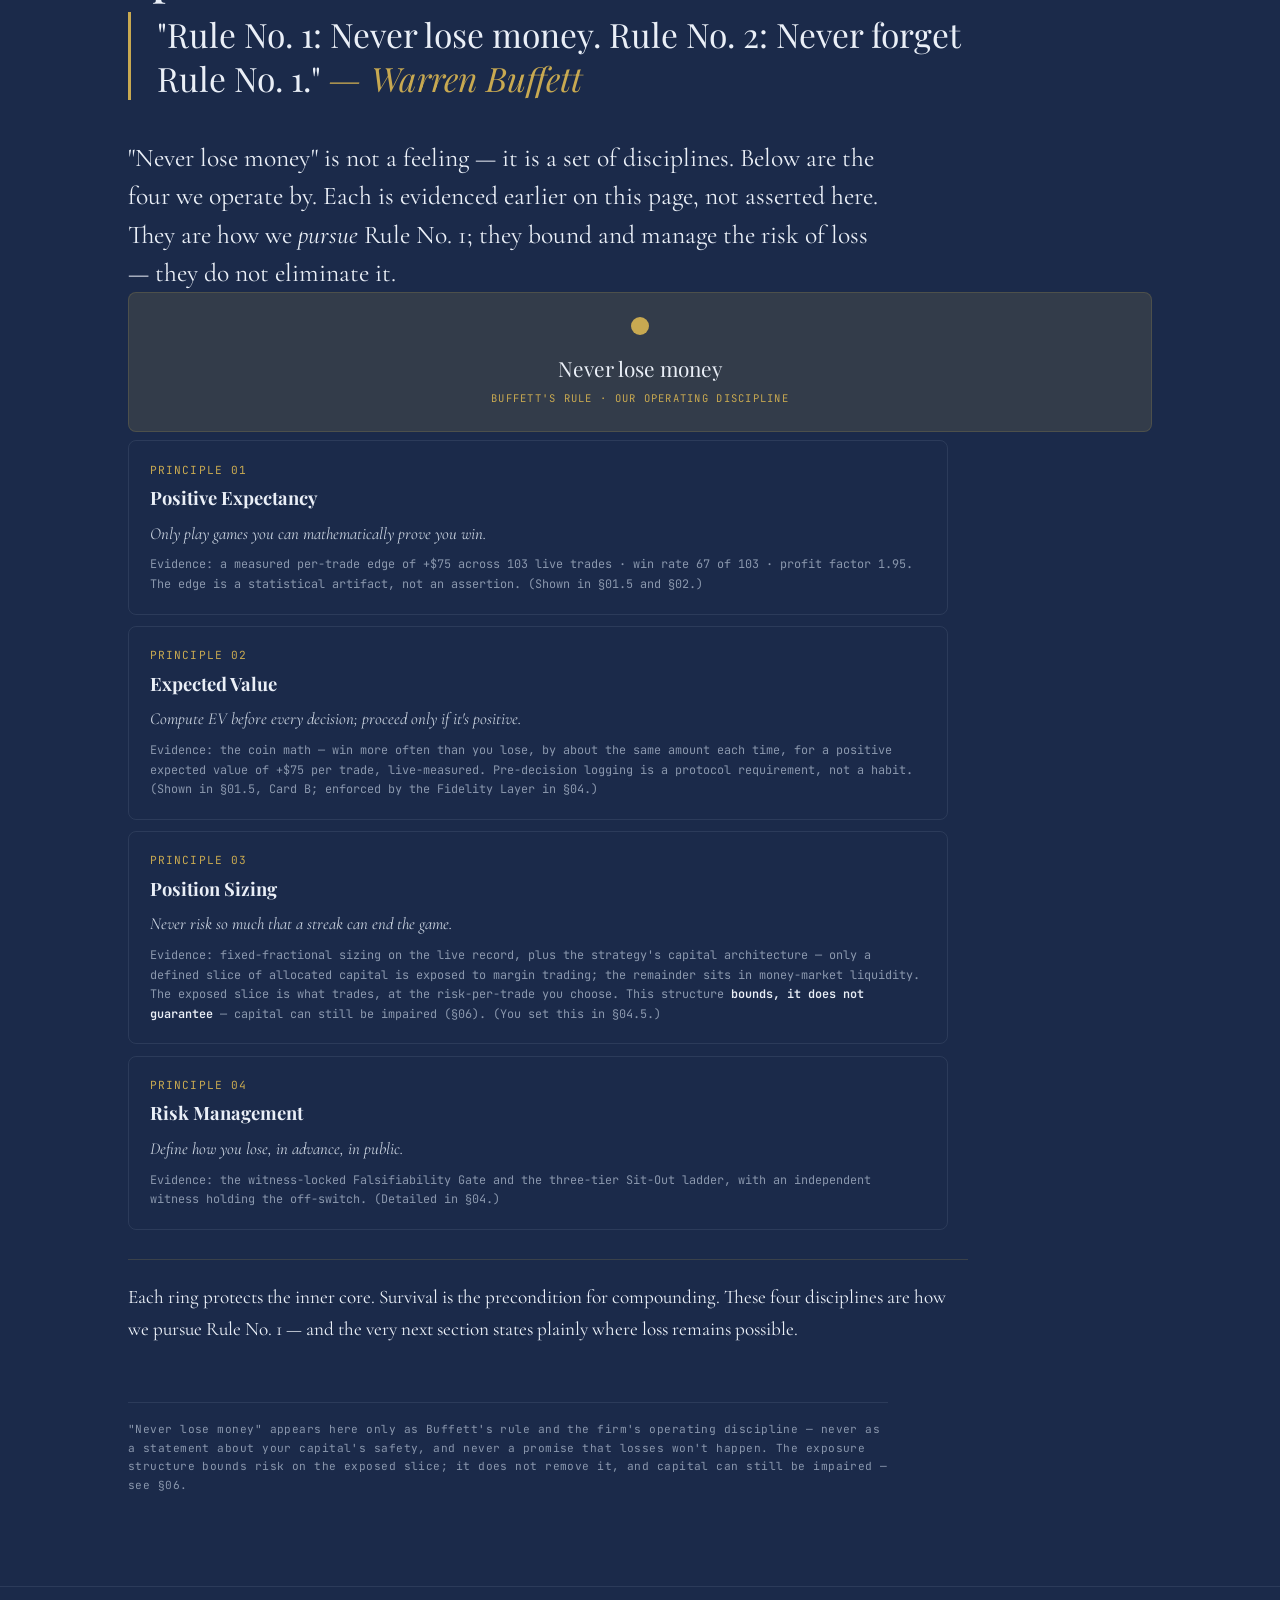
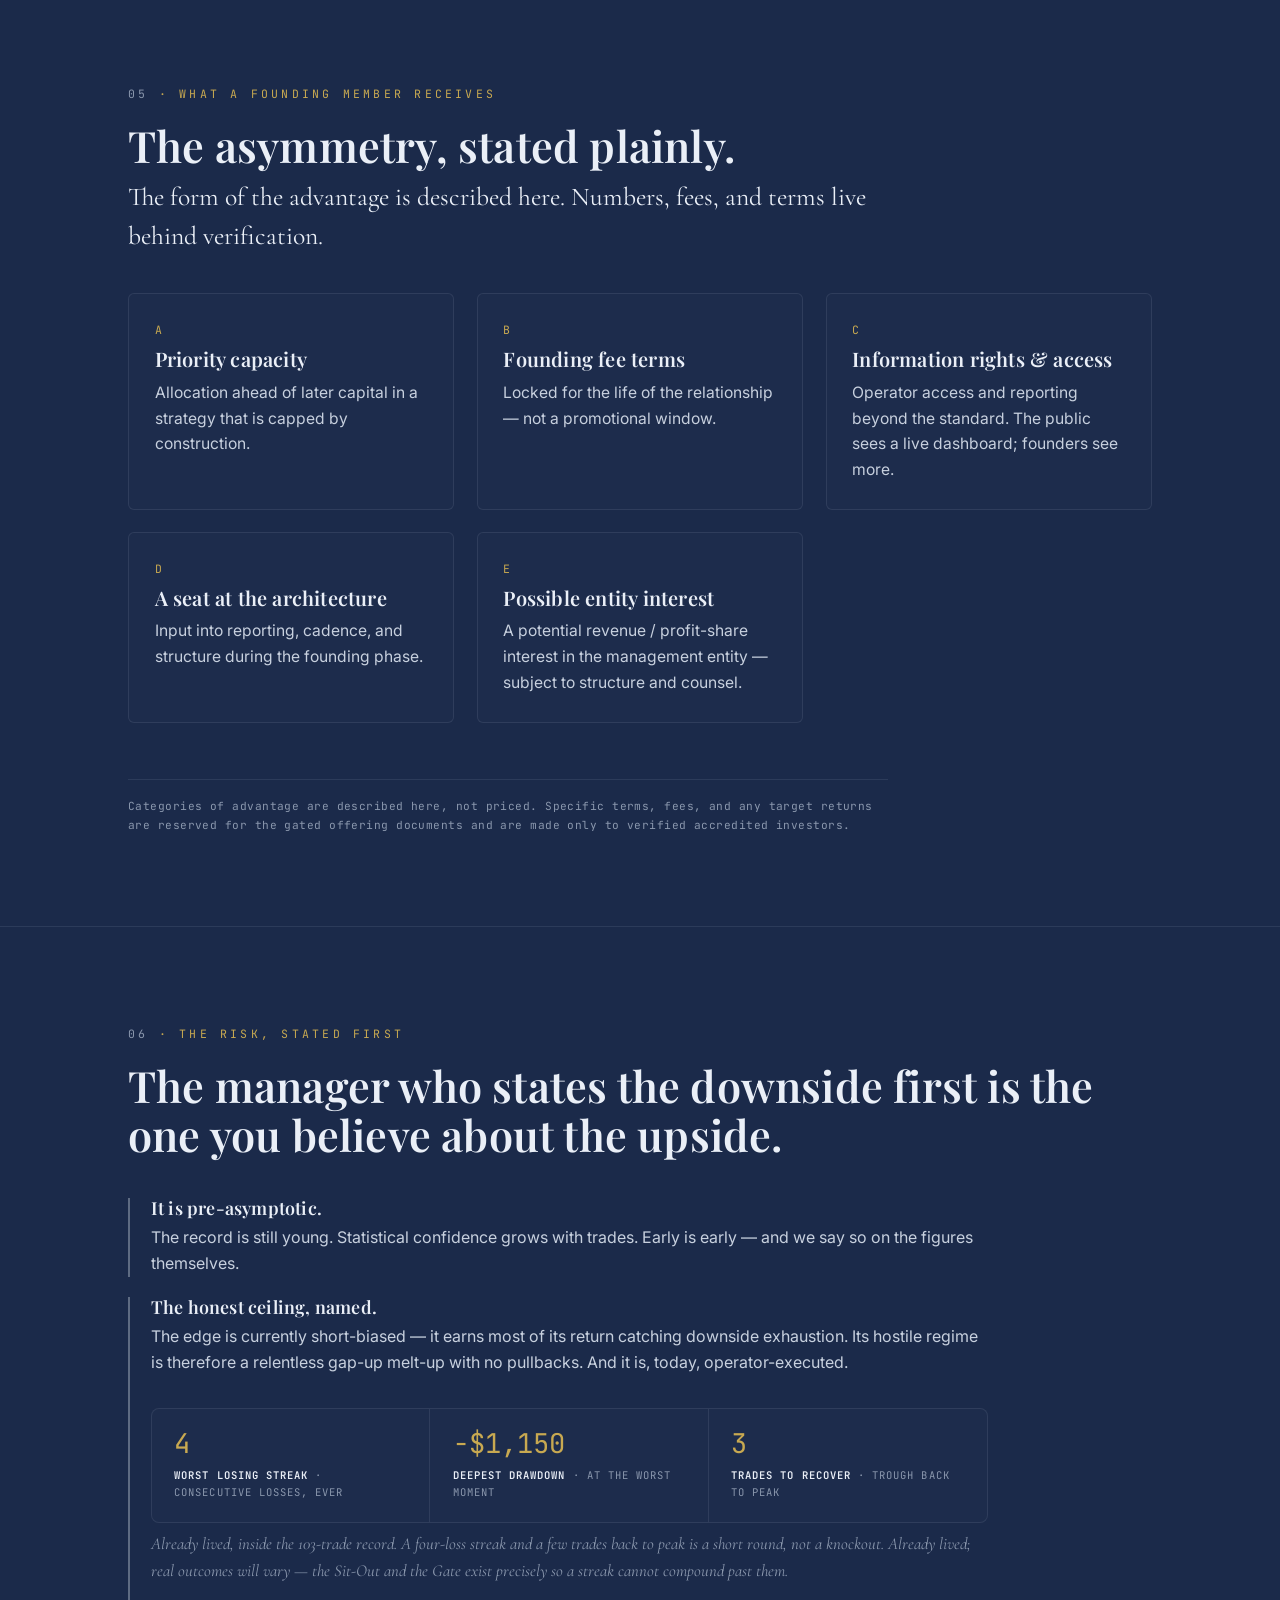
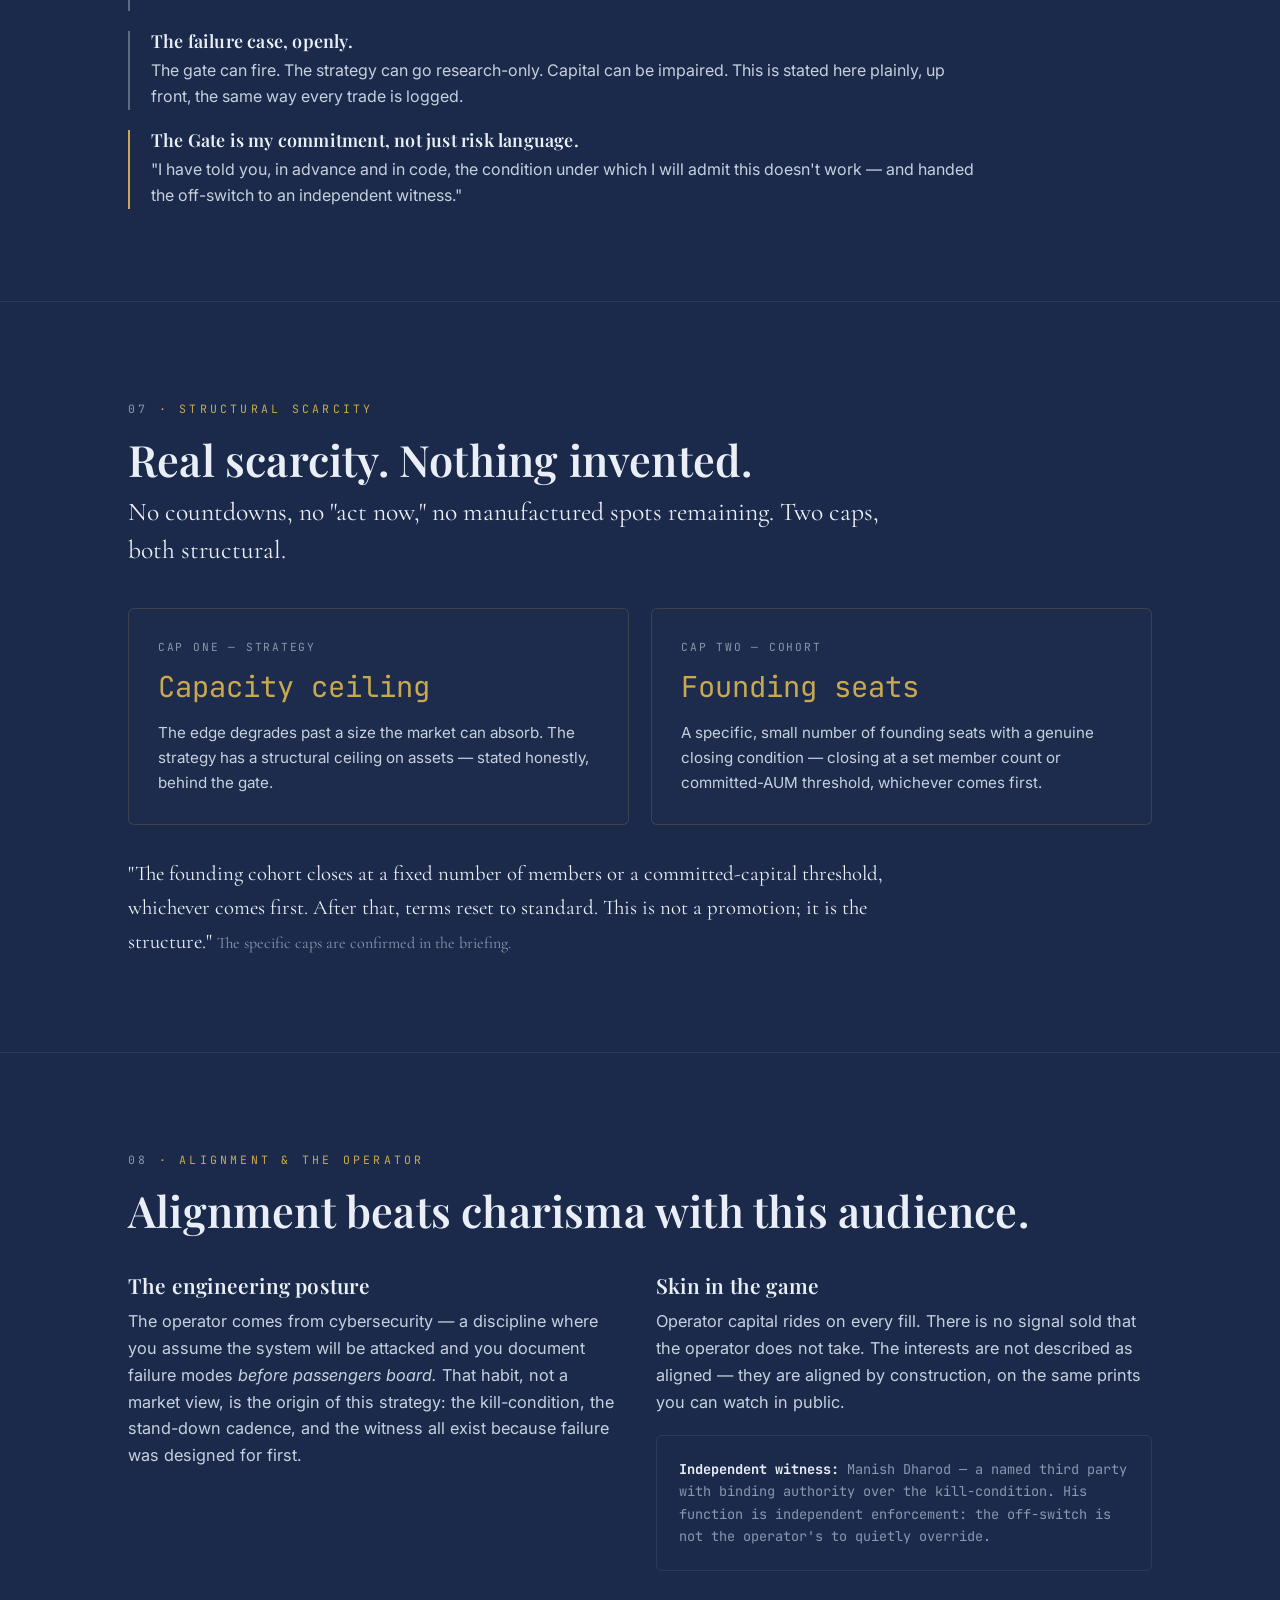
==== commit fc021cb2: "Add §04.6 'How the edge can be exploited' with the two live vehicles New section on the founding pag" ====
--- a/index.html
+++ b/index.html
@@ -682,6 +682,30 @@
         </div>
     </section>
 
+    <!-- ===================== 04.6 · HOW THE EDGE CAN BE EXPLOITED ===================== -->
+    <section id="exploit">
+        <div class="wrap">
+            <span class="kicker"><span class="num">04.6</span> · How the edge can be exploited</span>
+            <h2>A measured edge is worth nothing until capital rides it.</h2>
+            <p class="lede">Exploiting an edge is two disciplines: run it many times at a risk-per-trade you choose (§02.5, §04.5) — and pick the vehicle your capital actually rides it through. Two are live today.</p>
+
+            <div class="cols-2">
+                <div class="card">
+                    <div class="cardhead"><span class="motif"></span><h3>The cash-flow strategy</h3></div>
+                    <p>The edge run as a steady cash-flow engine — every fill posted by hand, in the open, as it happens. The lighter-commitment way to watch the edge work and take the signal in real time.</p>
+                    <p style="margin-top:0.8rem;"><a href="https://cashflow.ekantikcapital.com/" target="_blank" rel="noopener">cashflow.ekantikcapital.com →</a></p>
+                </div>
+                <div class="card">
+                    <div class="cardhead"><span class="motif"></span><h3>The core-portfolio program</h3></div>
+                    <p>The same disciplined edge placed at the center of a larger, managed allocation — for capital that wants it as a core engine rather than a single subscription.</p>
+                    <p style="margin-top:0.8rem;"><a href="https://epig500.ekantikcapital.com/" target="_blank" rel="noopener">epig500.ekantikcapital.com →</a></p>
+                </div>
+            </div>
+
+            <p class="compliance-bar">These are related strategies, described in plain terms; see each page for details. Nothing here is an offer or a solicitation, and nothing forecasts a return — offers are made only through definitive documents to verified investors. The founding cohort on this page is the single path to participate at founding terms.</p>
+        </div>
+    </section>
+
     <!-- ===================== 04.7 · RULE NO. 1 ===================== -->
     <section id="rule-one">
         <div class="wrap">
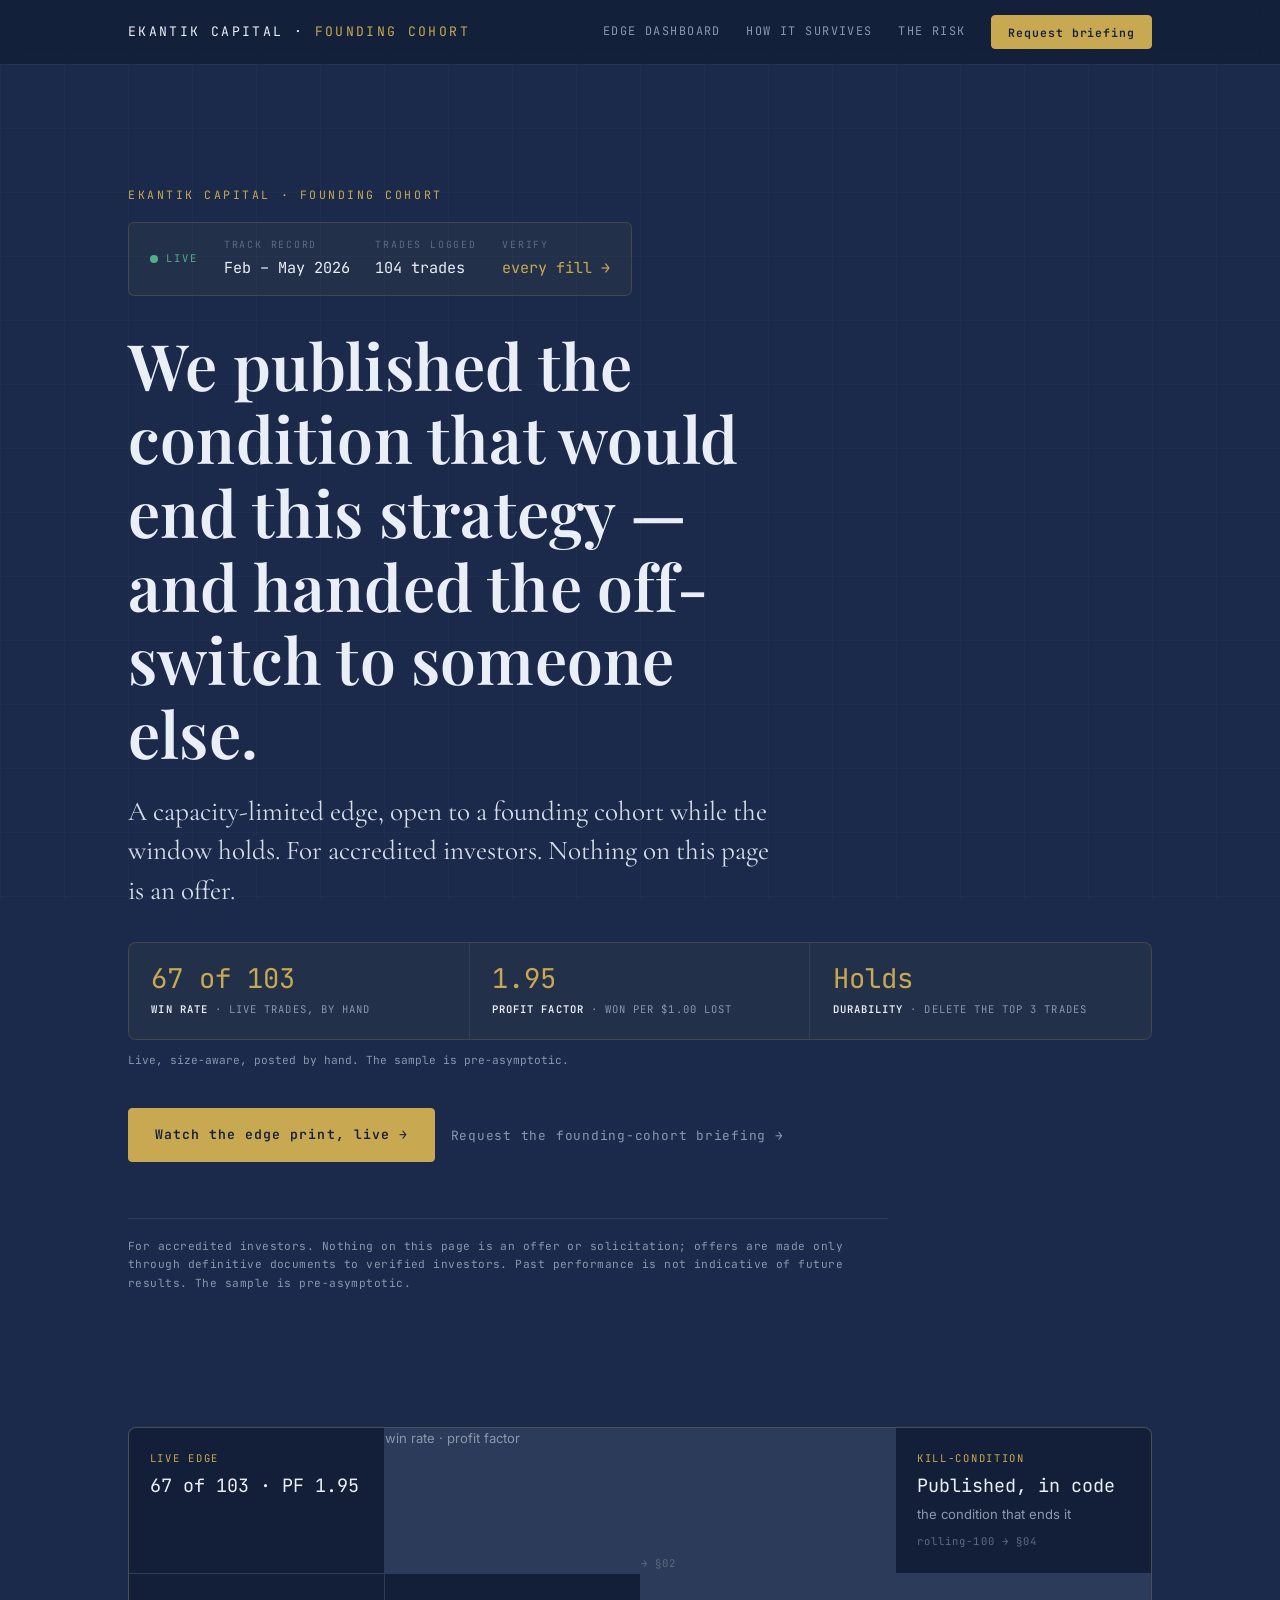
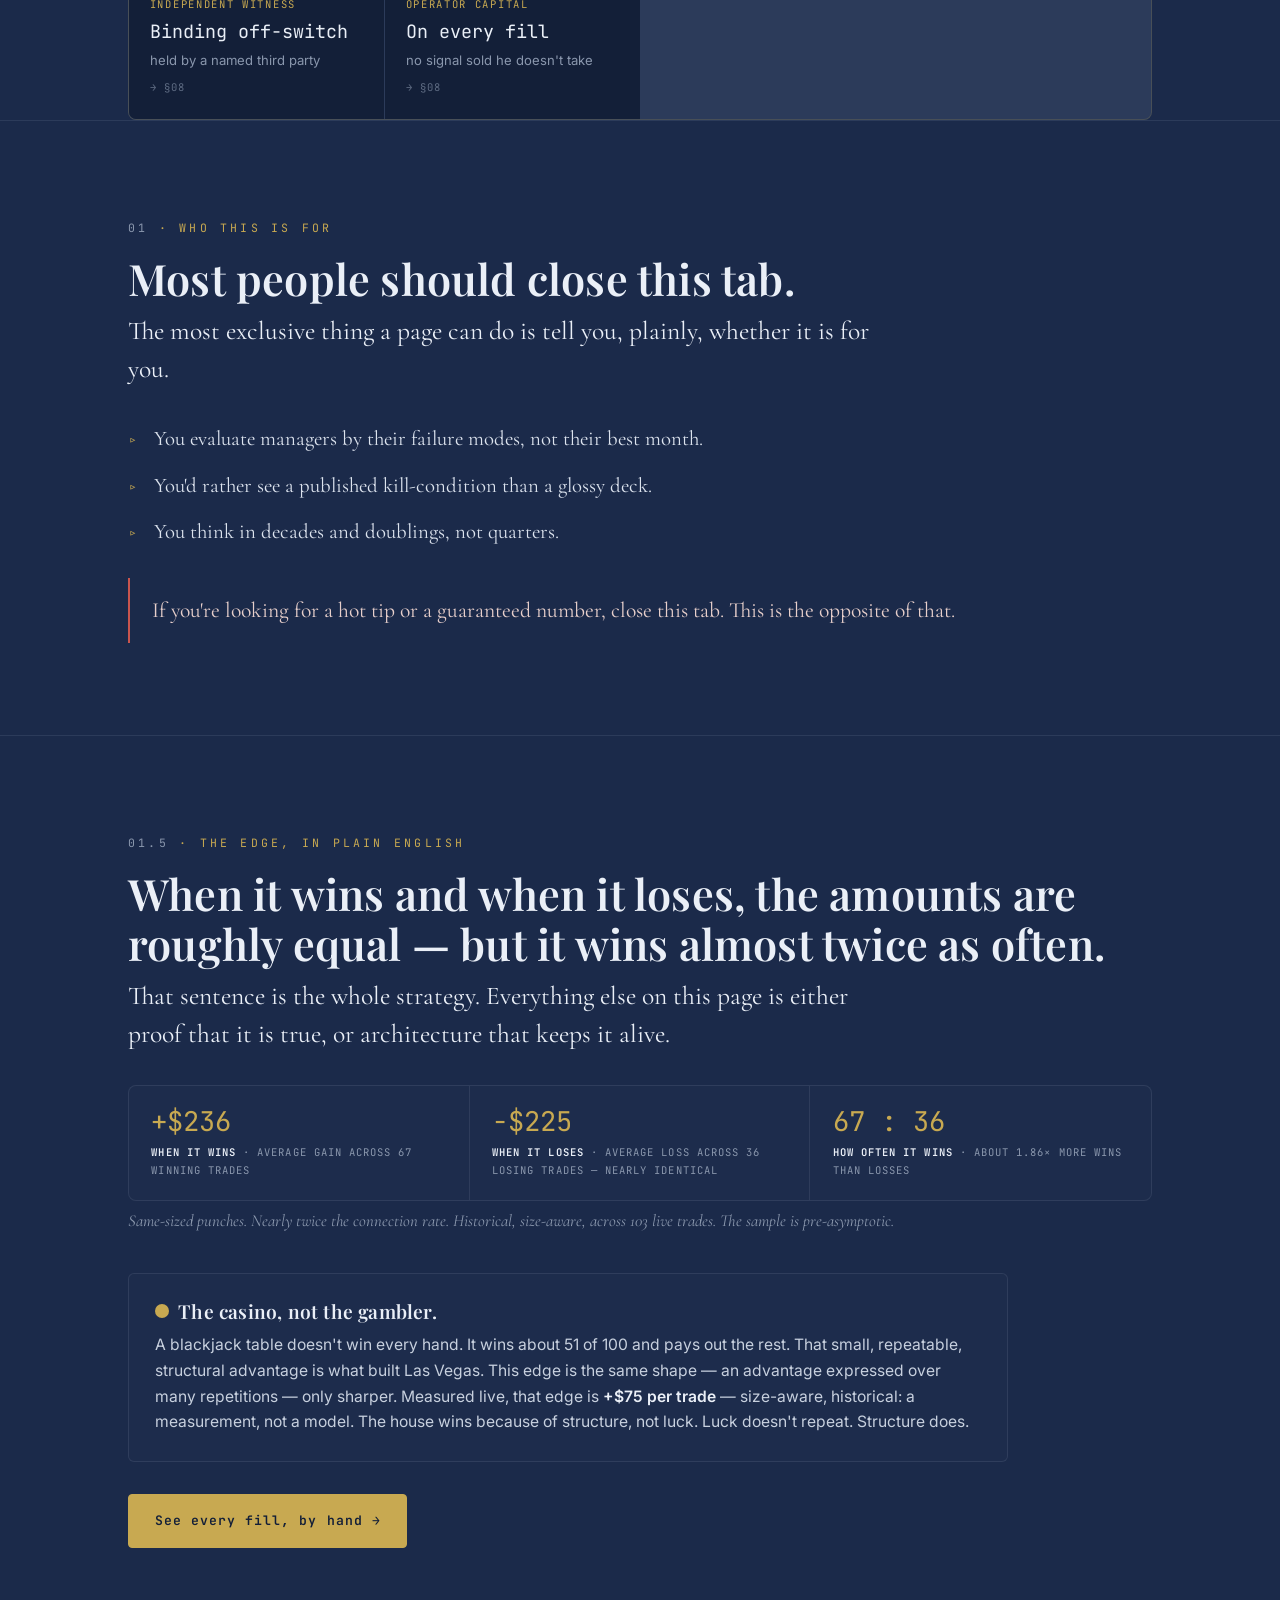
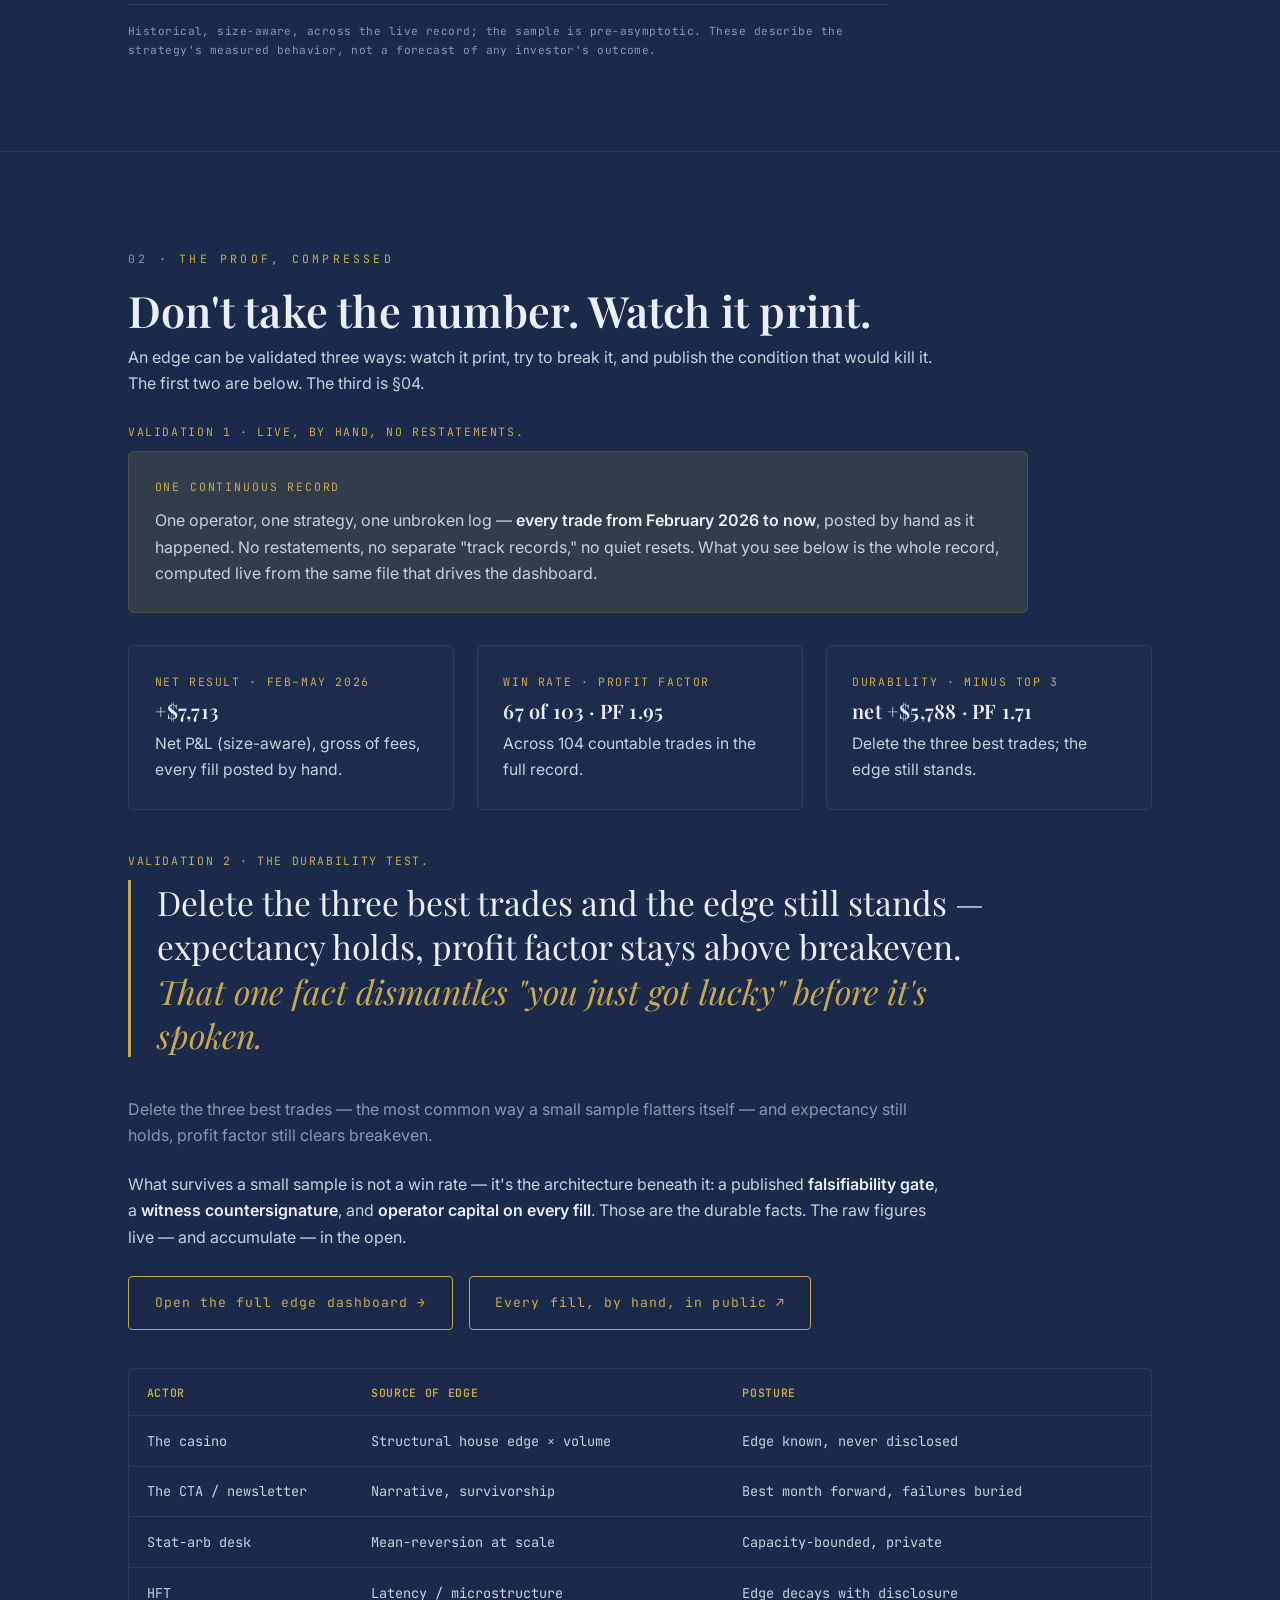
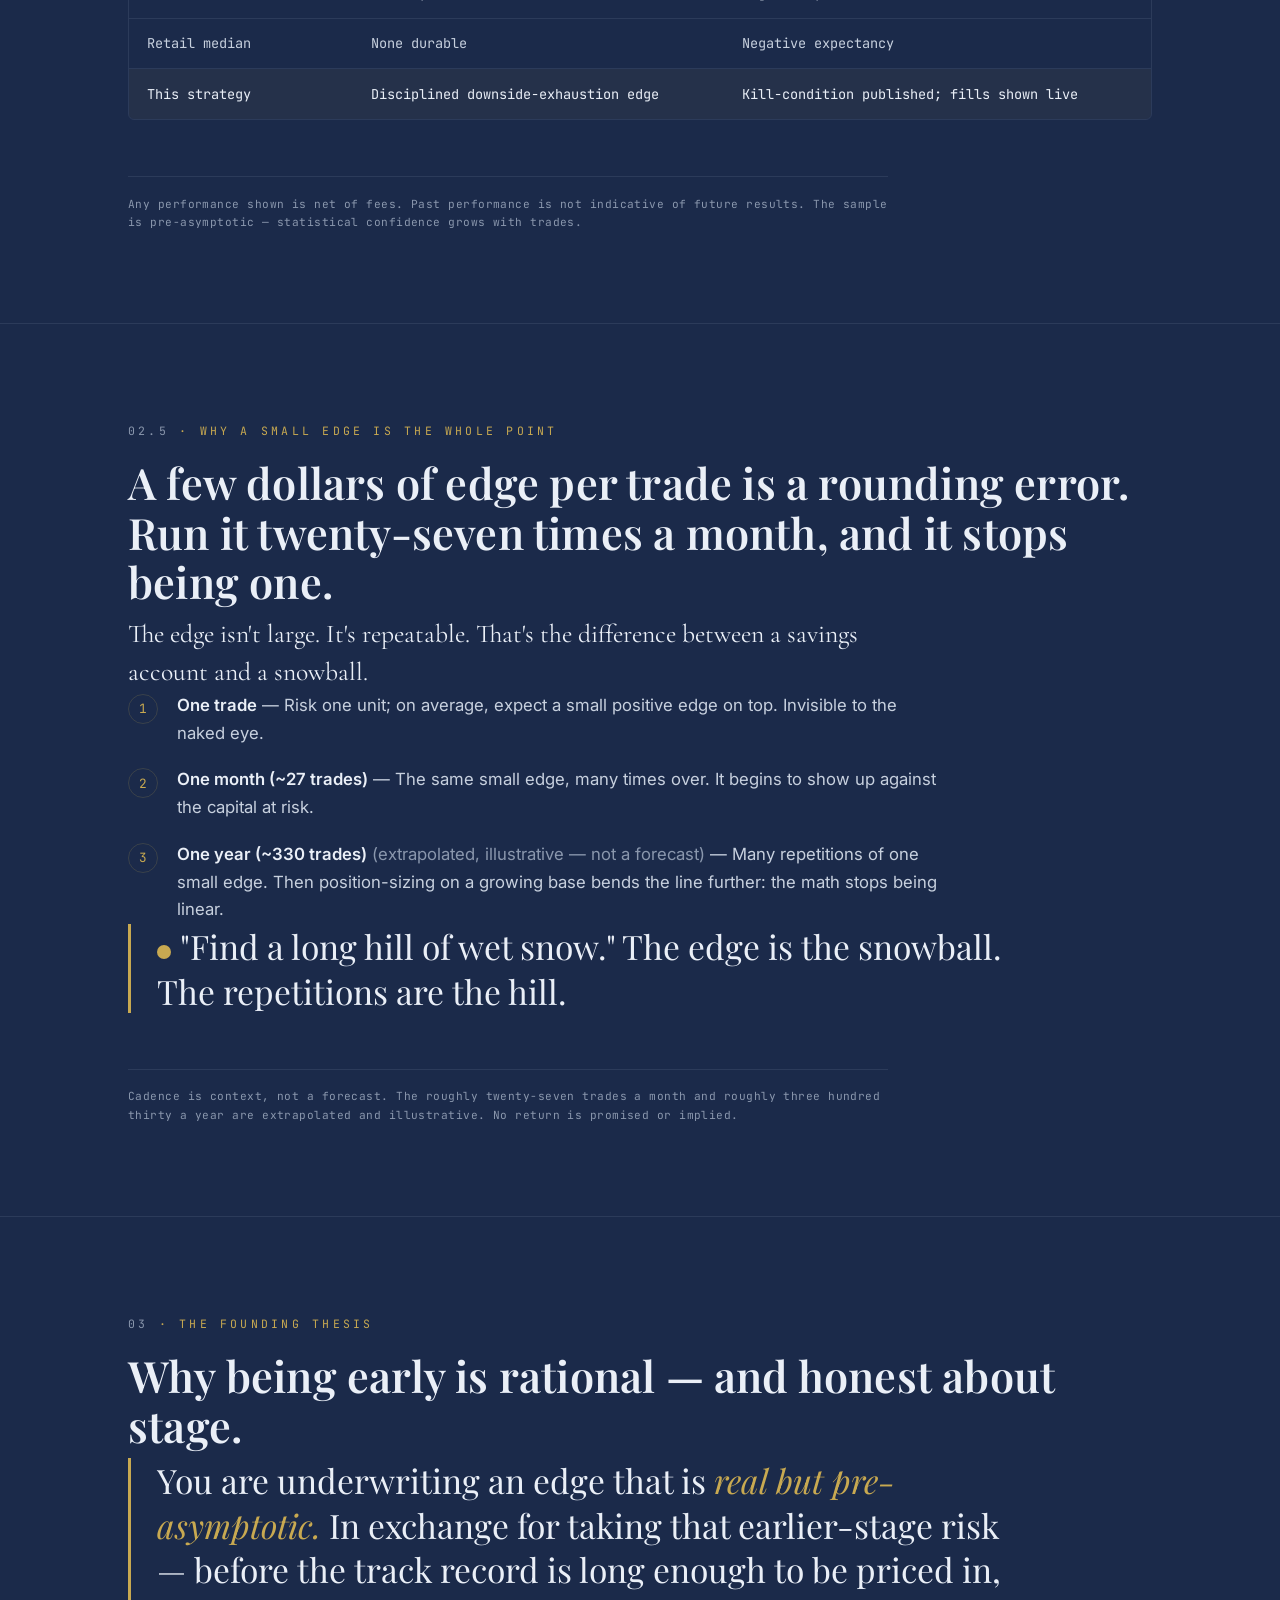
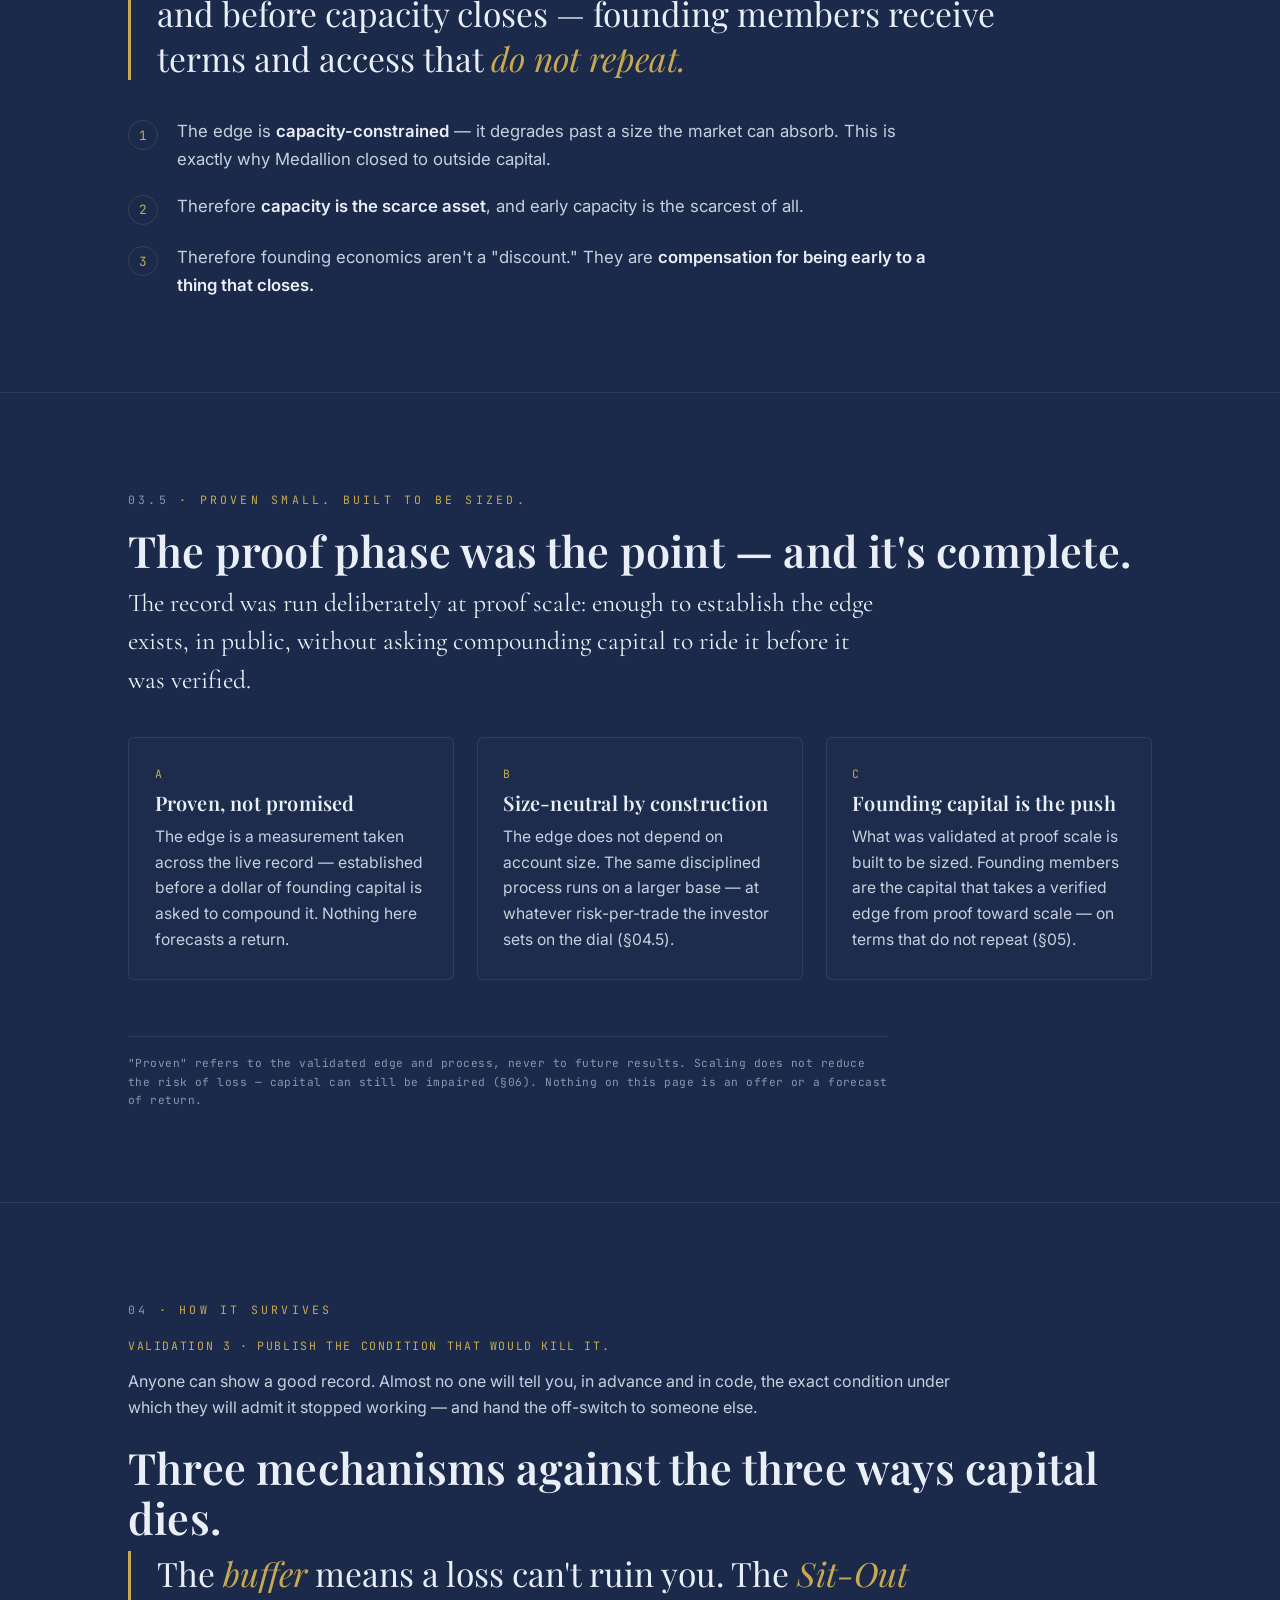
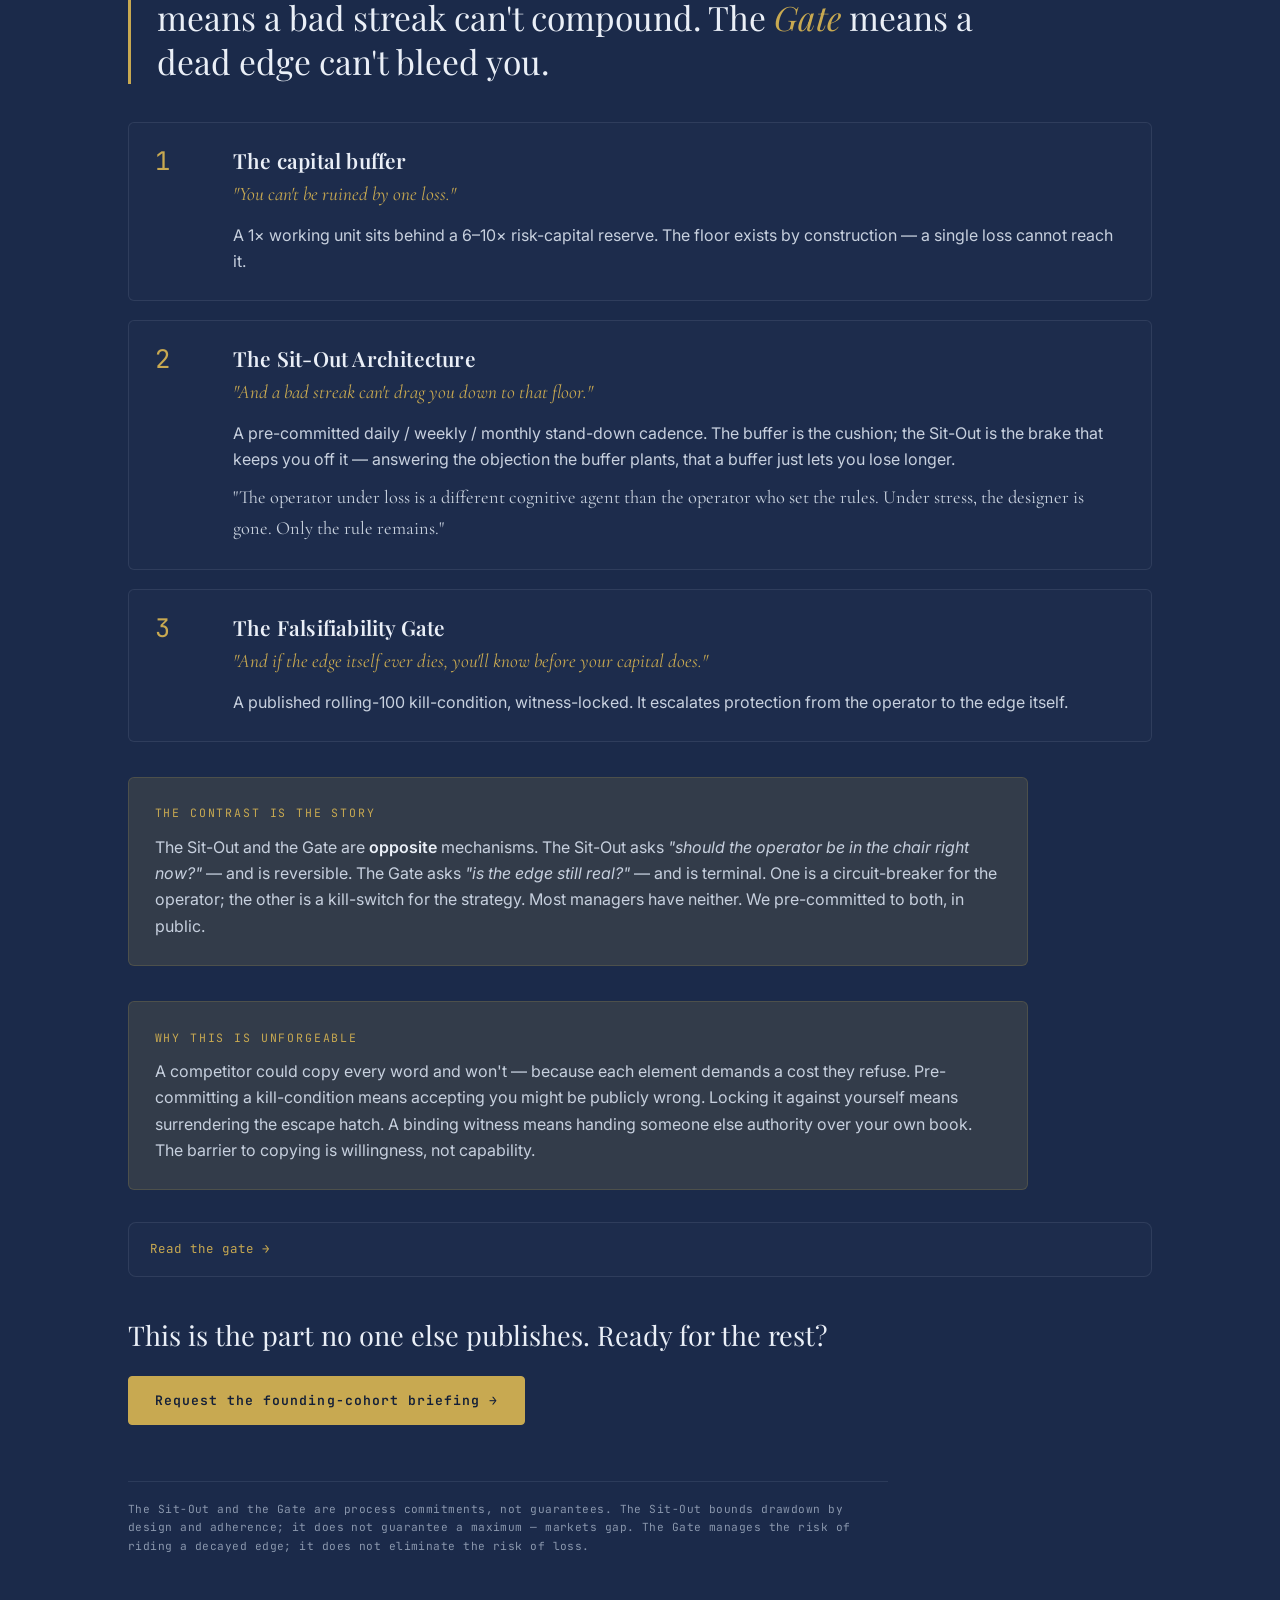
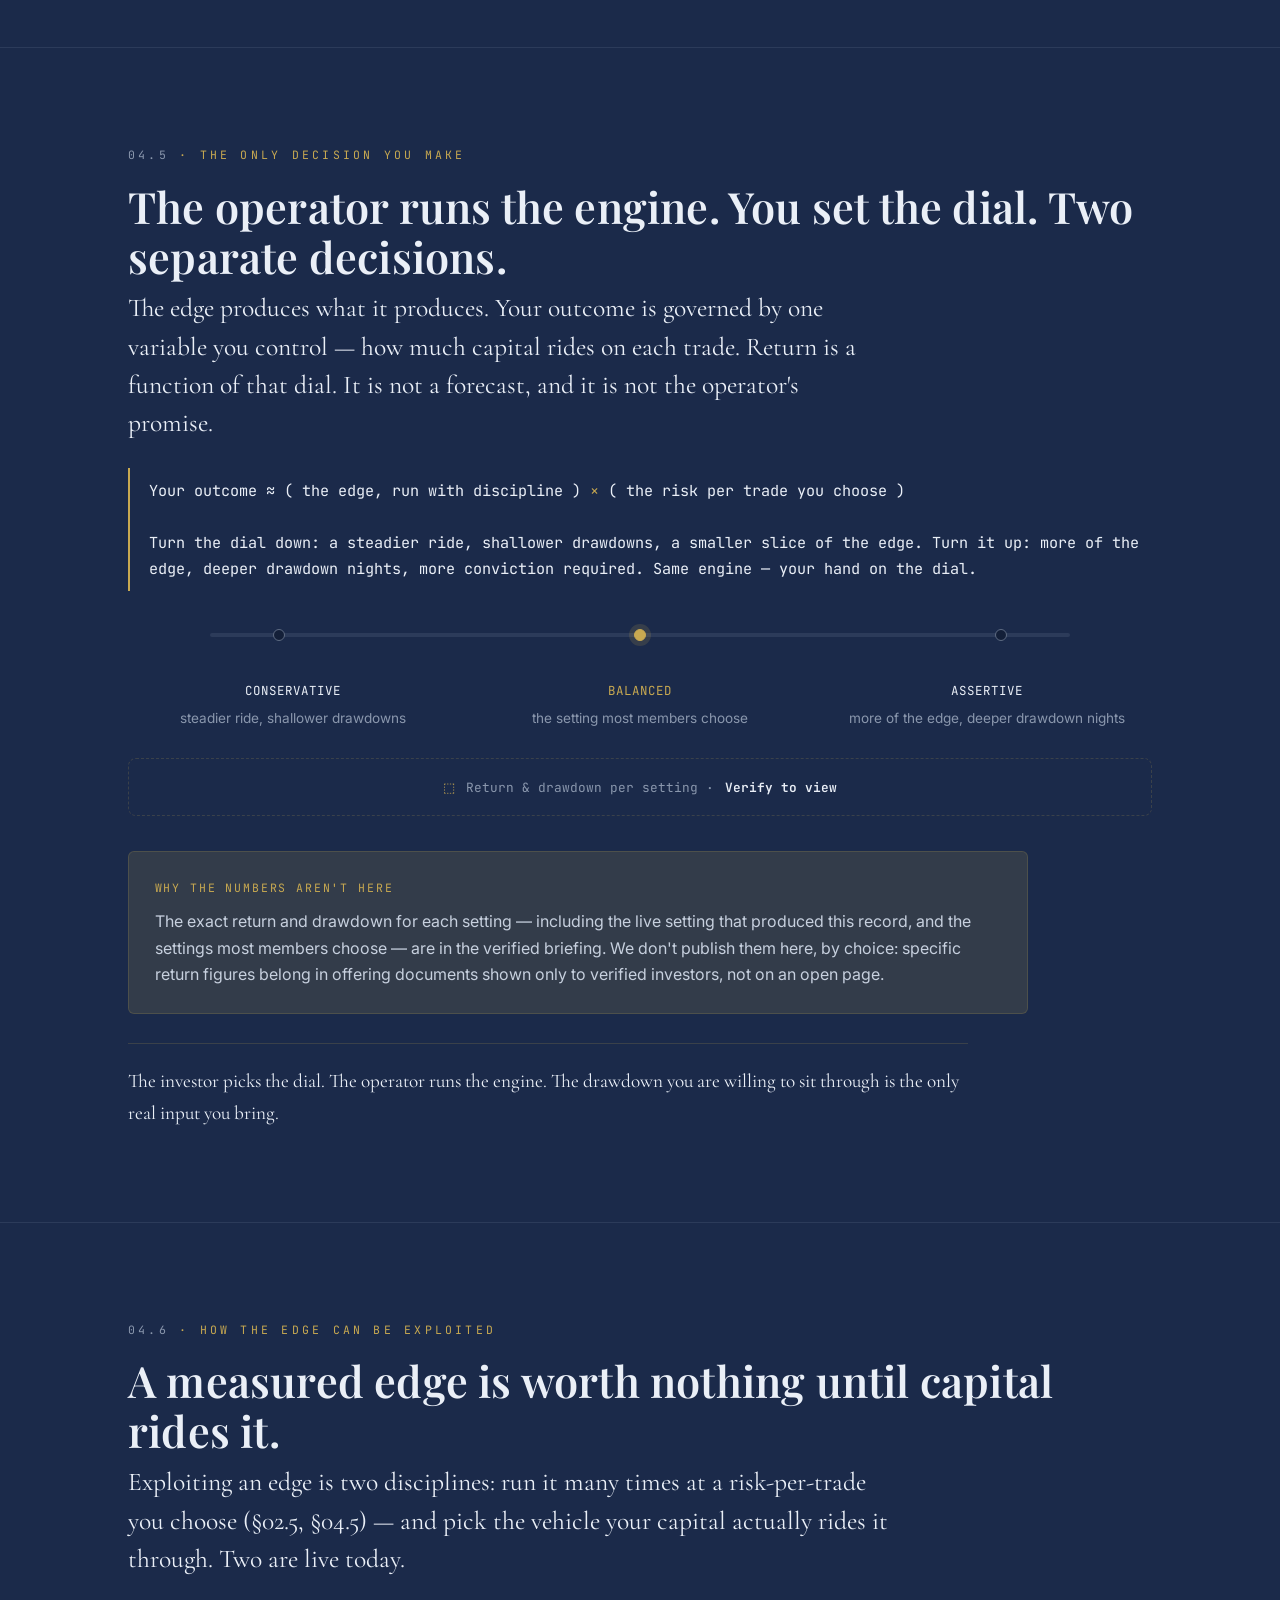
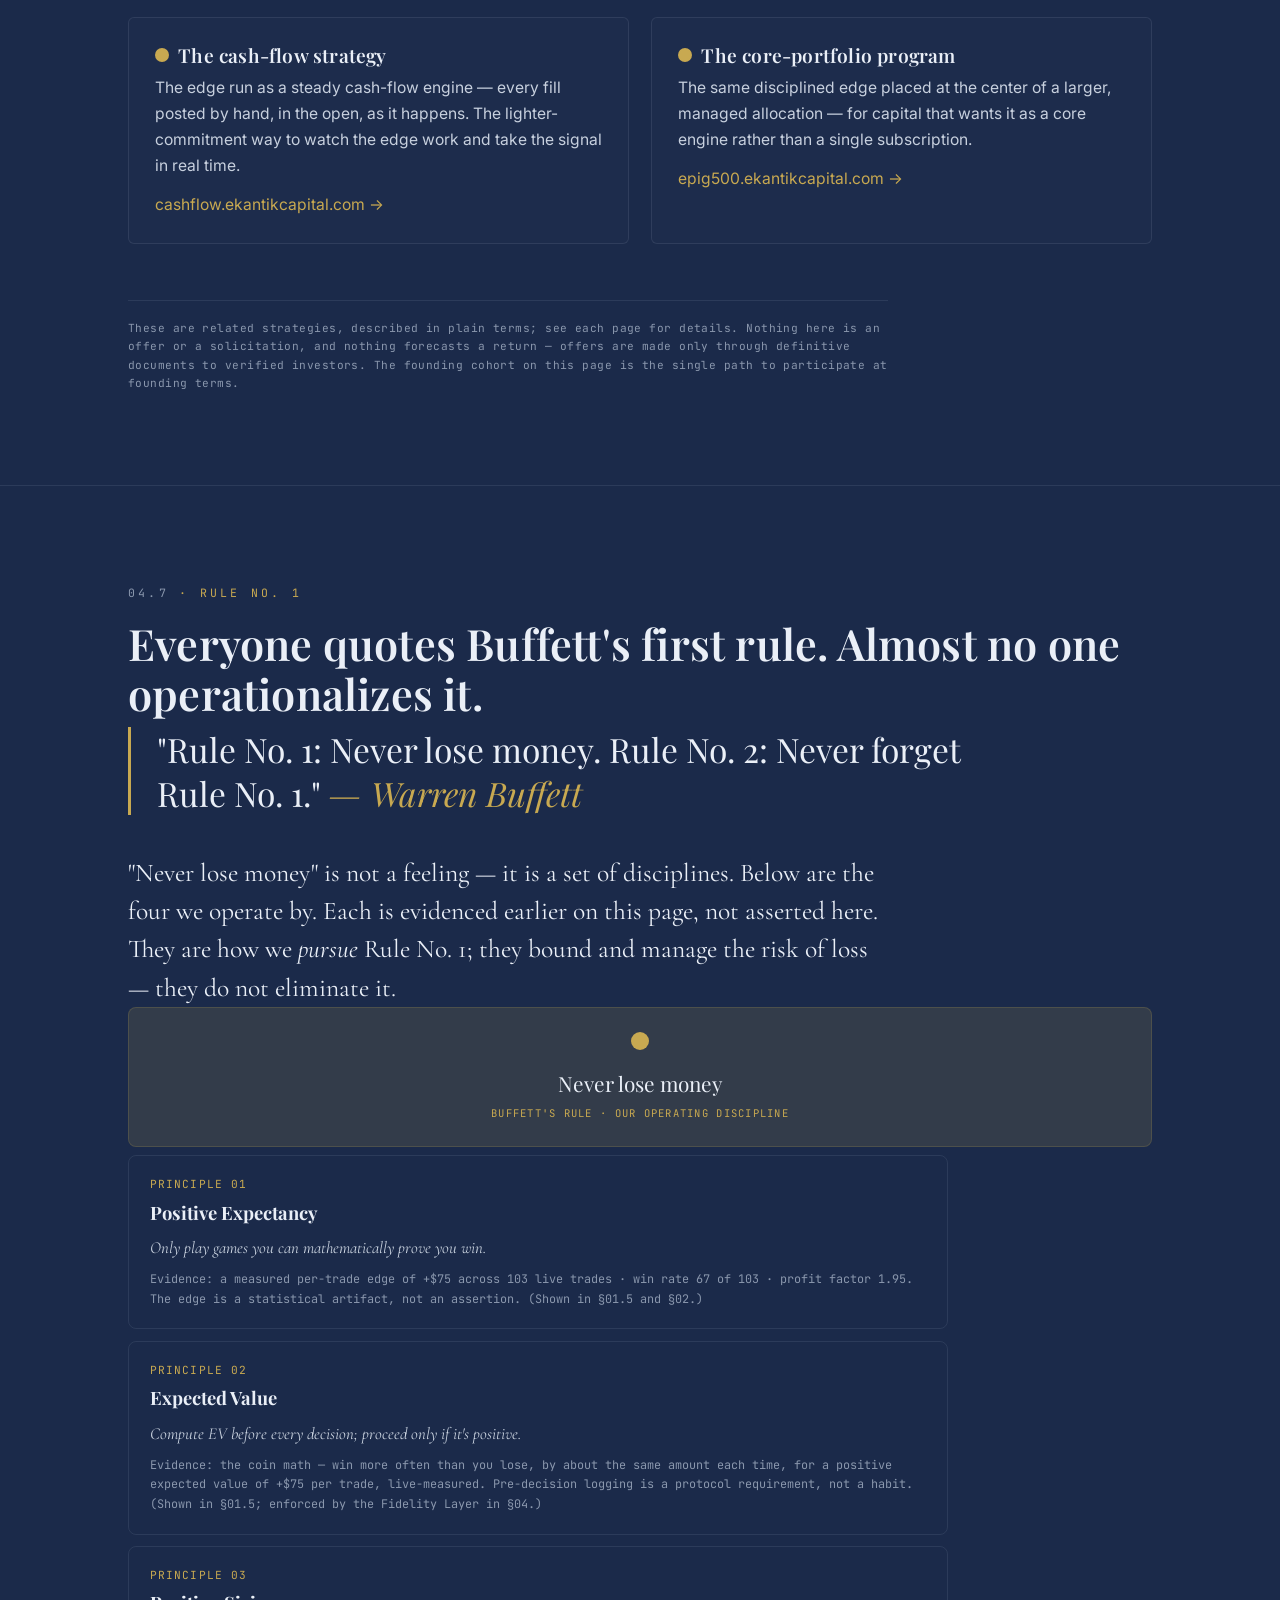
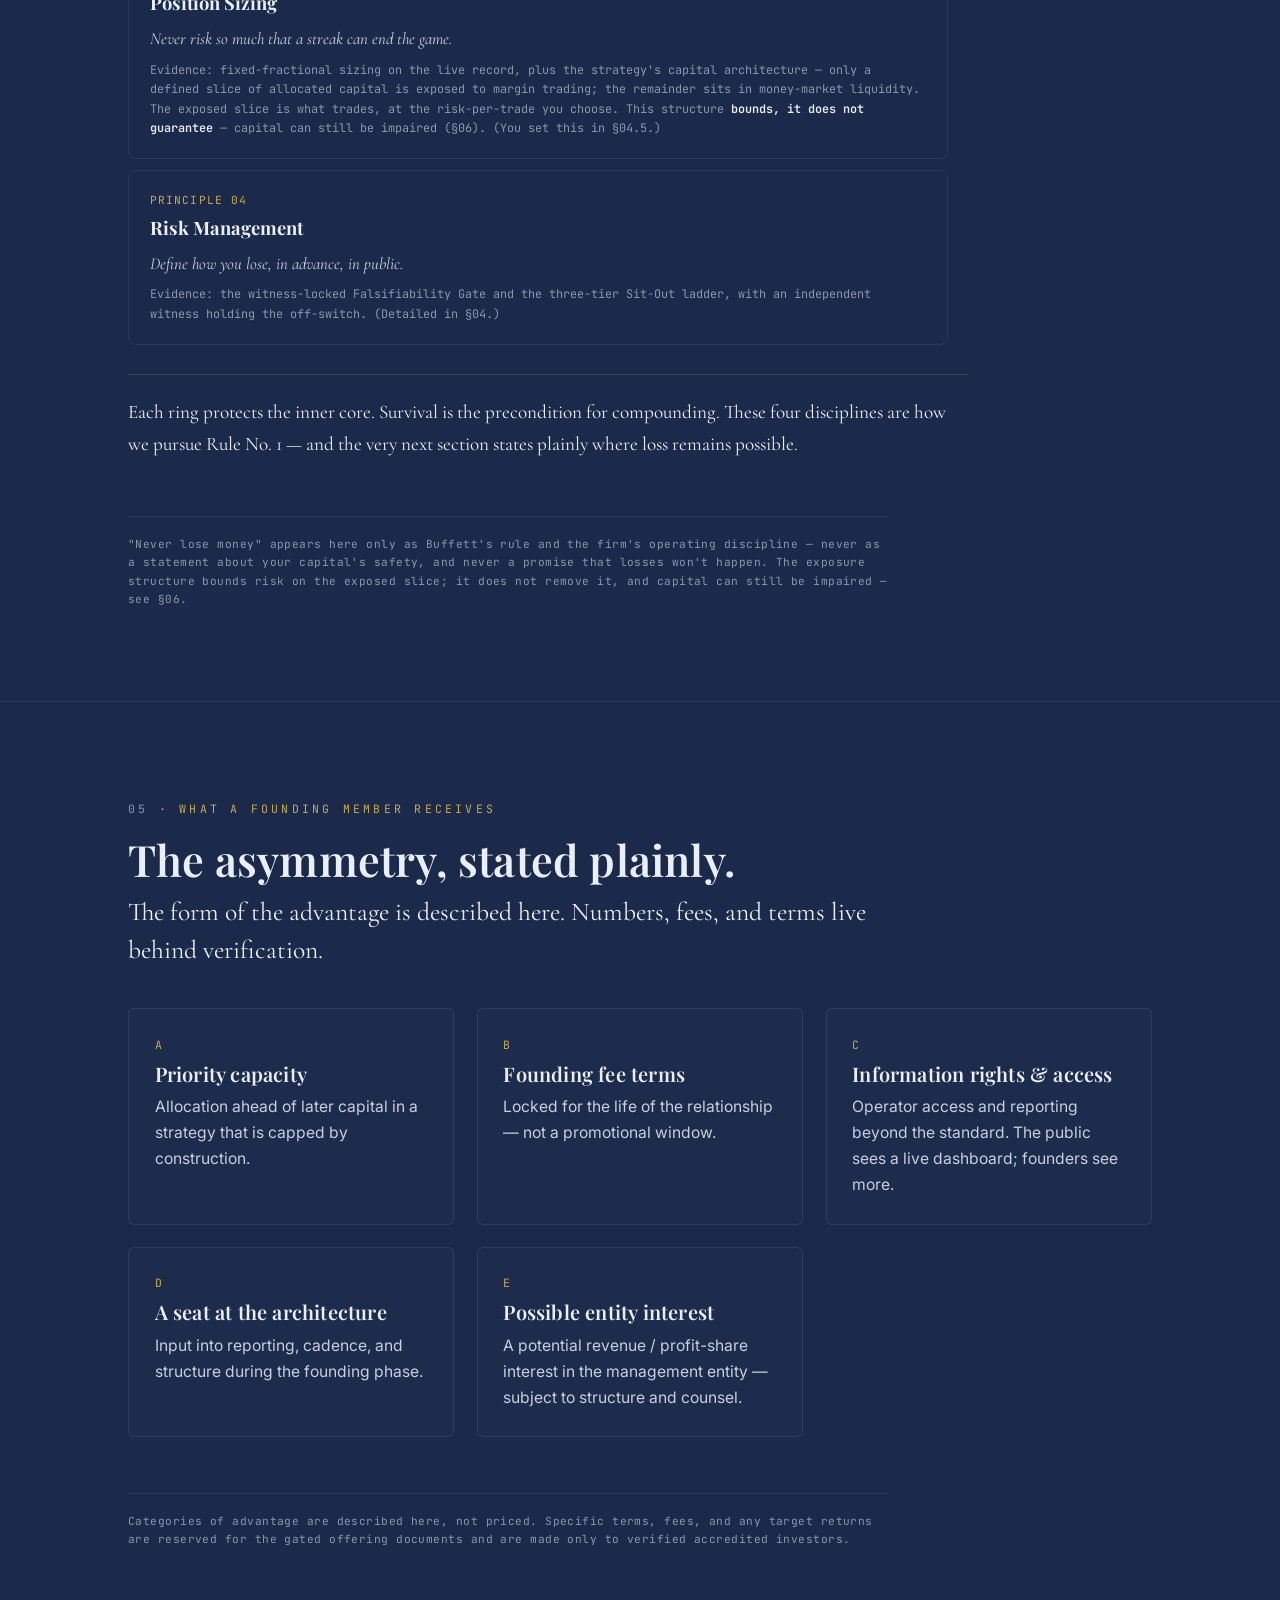
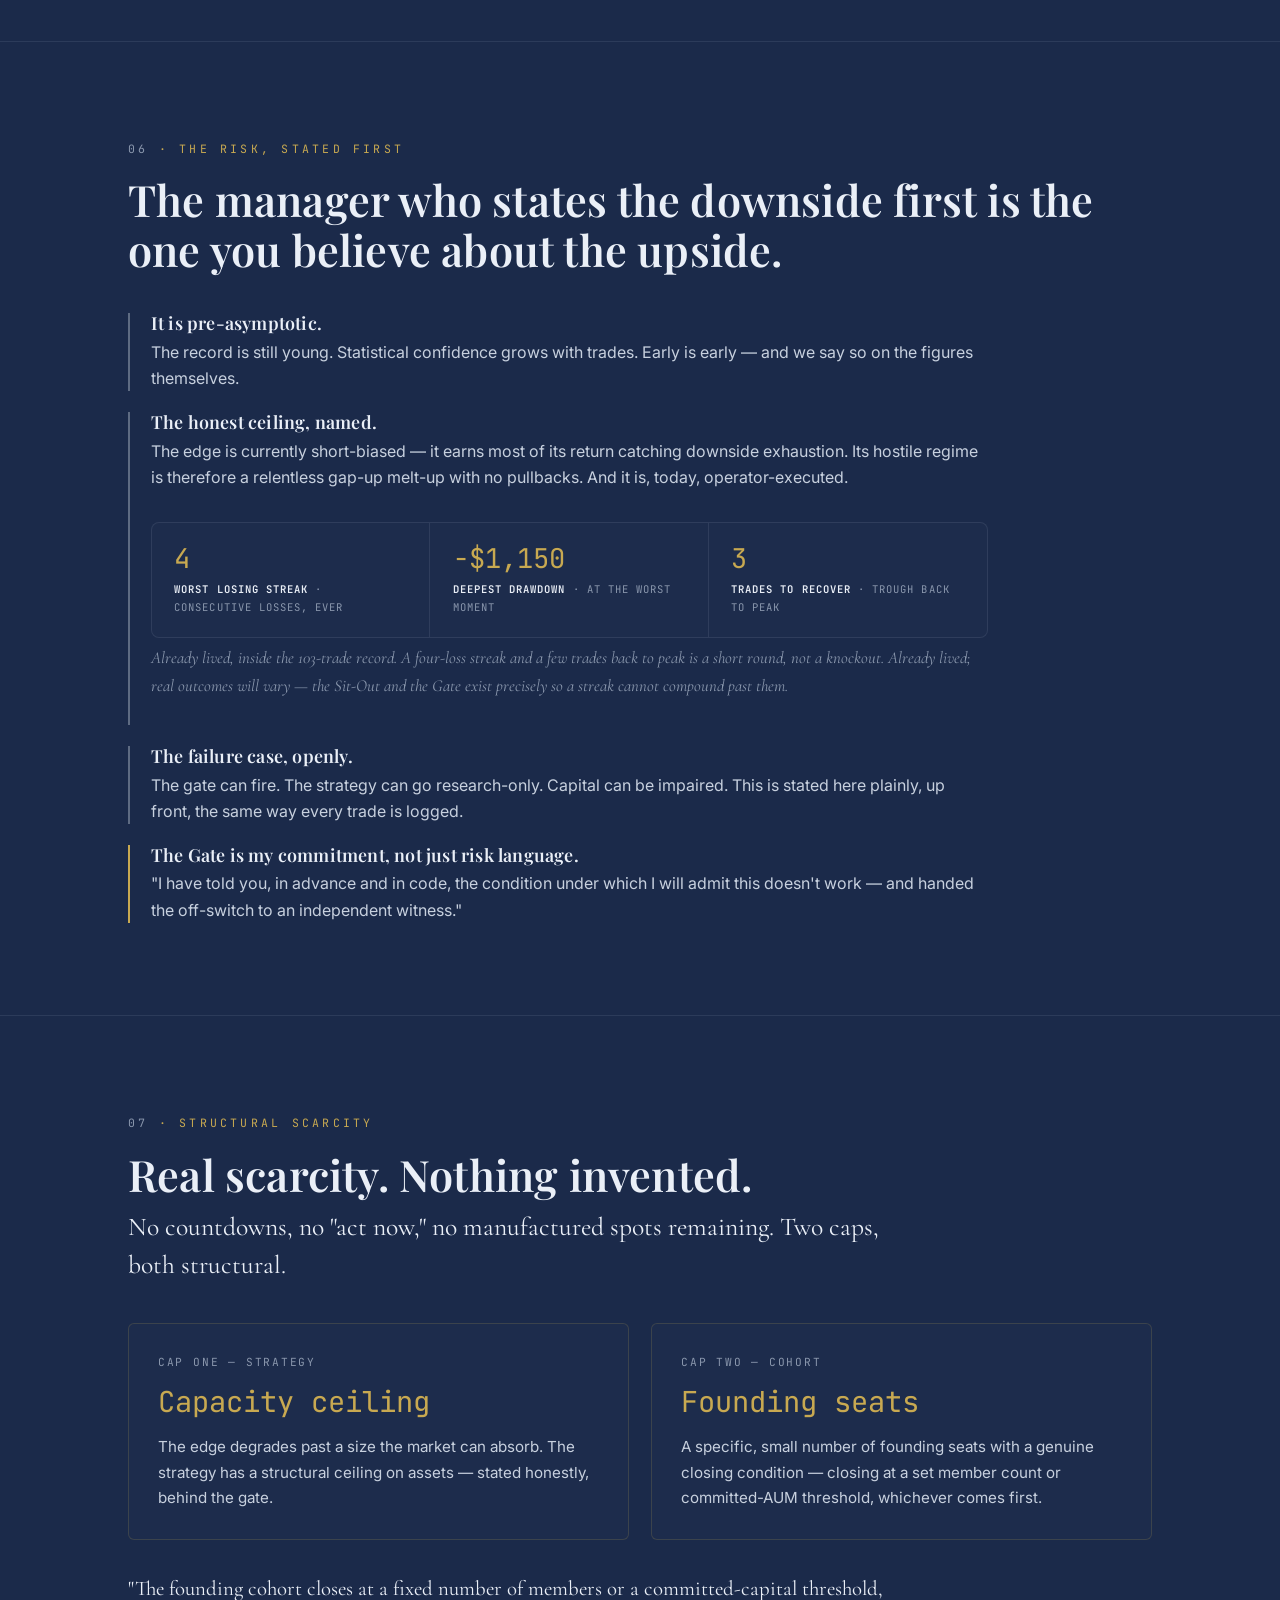
==== commit c81127bd: "Build v4: inversion hero, proof strip, deterministic metrics, CTA-by-state, analogy cut, shared toke" ====
--- a/index.html
+++ b/index.html
@@ -21,6 +21,9 @@
     <link rel="preconnect" href="https://fonts.googleapis.com">
     <link rel="preconnect" href="https://fonts.gstatic.com" crossorigin>
     <link href="https://fonts.googleapis.com/css2?family=Playfair+Display:wght@500;600;700&family=Cormorant+Garamond:ital,wght@0,500;0,600;1,500&family=JetBrains+Mono:wght@400;500;600&family=Inter:wght@300;400;500;600&display=swap" rel="stylesheet">
+
+    <!-- Shared brand tokens — single source across all five properties (v4 GLOBAL) -->
+    <link rel="stylesheet" href="tokens.css">
 
     <style>
         *, *::before, *::after { margin: 0; padding: 0; box-sizing: border-box; }
@@ -375,9 +378,53 @@
             .dial-labels { grid-template-columns: 1fr; }
         }
 
+        /* ===== TASK 1 · deterministic metric hydration (no em-dash ever) ===== */
+        /* A metric slot ships as a skeleton shimmer, then hydrates to a figure
+           (in --mono) or collapses. A literal em-dash never reaches a cold visitor. */
+        .skel {
+            display: inline-block; vertical-align: middle;
+            min-width: 3.2ch; height: 0.92em; border-radius: 3px;
+            background: linear-gradient(90deg, rgba(138,151,173,0.10) 25%, rgba(200,169,81,0.16) 50%, rgba(138,151,173,0.10) 75%);
+            background-size: 200% 100%;
+            animation: skelshimmer 1.4s ease-in-out infinite;
+        }
+        .skel.wide { min-width: 6ch; }
+        @keyframes skelshimmer { 0% { background-position: 200% 0; } 100% { background-position: -200% 0; } }
+        @media (prefers-reduced-motion: reduce) { .skel { animation: none; } }
+        .metric-collapsed { display: none !important; }
+        /* Section-level fallback copy (verbatim) — shown only if hydration fails entirely */
+        .figure-fallback { display: none; }
+        .figures-failed .figure-fallback { display: block; }
+        .figures-failed .figure-numeric { display: none !important; }
+
+        /* ===== TASK 3 · 15-second proof strip ===== */
+        .proofstrip {
+            display: grid; grid-template-columns: repeat(4, 1fr); gap: 1px;
+            border: 1px solid var(--hair); border-radius: 8px; overflow: hidden;
+            background: var(--hair-cool); margin-top: 2.4rem;
+        }
+        .proofstrip .pcell {
+            background: var(--navy-deep); padding: 1.4rem 1.3rem;
+            display: flex; flex-direction: column; gap: 0.45rem;
+            text-decoration: none; transition: background 0.18s ease;
+        }
+        .proofstrip .pcell:hover { background: var(--navy-panel); text-decoration: none; }
+        .proofstrip .pk { font-family: var(--mono); font-size: 0.66rem; letter-spacing: 0.16em; text-transform: uppercase; color: var(--gold); }
+        .proofstrip .pv { font-family: var(--mono); font-size: 1.15rem; color: var(--ink); line-height: 1.2; }
+        .proofstrip .pd { font-family: var(--sans); font-size: 0.82rem; color: var(--slate); }
+        .proofstrip .pgo { font-family: var(--mono); font-size: 0.66rem; letter-spacing: 0.1em; color: var(--slate-dim); margin-top: auto; }
+        @media (max-width: 760px) { .proofstrip { grid-template-columns: 1fr 1fr; } }
+
+        /* hero eyebrow */
+        .hero-eyebrow { font-family: var(--mono); font-size: 0.72rem; letter-spacing: 0.22em; text-transform: uppercase; color: var(--gold); display: block; margin-bottom: 1.1rem; }
+
+        /* mid-scroll CTA prompt (TASK 5) */
+        .cta-prompt { font-family: var(--display); font-size: clamp(1.3rem, 2.6vw, 1.7rem); color: var(--ink); max-width: 760px; margin-top: 2.6rem; line-height: 1.3; }
+
         /* ===== RESPONSIVE ===== */
         @media (max-width: 760px) {
             .cols-3, .cols-2, .caps, .op-grid, .next-steps { grid-template-columns: 1fr; }
+            .proofstrip { grid-template-columns: 1fr; }
             .nav-links a:not(.btn) { display: none; }
             section { padding: 64px 0; }
             .hero { padding: 72px 0 64px; }
@@ -400,36 +447,79 @@
         </div>
     </nav>
 
-    <!-- ===================== HERO ===================== -->
+    <!-- ===================== HERO (TASK 2 · inversion-forward) ===================== -->
     <header class="hero">
         <div class="wrap">
+            <span class="hero-eyebrow">Ekantik Capital · Founding Cohort</span>
+
             <!-- Single datum — computed from this page's own local trades.json.
-                 Degrades to a neutral state; never fabricates numbers. -->
+                 TASK 1: ships as a skeleton, hydrates or collapses to fallback;
+                 never a literal em-dash, never a fabricated number. -->
             <div class="live-strip" id="liveStrip">
                 <span class="live-head"><span class="dot"></span> Live</span>
-                <div class="live-item"><span class="lab">Track record</span><span class="val">Feb – May 2026</span></div>
-                <div class="live-item"><span class="lab">Trades logged</span><span class="val" id="liveVal">—</span></div>
-                <div class="live-item"><span class="lab">Verify</span><span class="val"><a href="dashboard.html">every fill →</a></span></div>
-            </div>
-
-            <h1>A capacity-limited edge. A founding cohort. One window.</h1>
-            <p class="sub">An invitation to evaluate participation in a capacity-constrained strategy — for accredited investors, while the founding cohort is open. The constraint was never capital. It is capacity, and capacity closes.</p>
-
-            <div class="statband" id="heroRibbon">
-                <div class="cell"><div class="fig" id="hbWin">—</div><div class="lab"><b>Win rate</b> · live trades, by hand</div></div>
-                <div class="cell"><div class="fig" id="hbPf">—</div><div class="lab"><b>Profit factor</b> · won per $1.00 lost</div></div>
-                <div class="cell"><div class="fig">Holds</div><div class="lab"><b>Durability</b> · delete the top 3 trades</div></div>
-            </div>
-            <p class="ribbon-micro">Live, size-aware, posted by hand. The sample is pre-asymptotic.</p>
-
+                <div class="figure-numeric" style="display:contents;">
+                    <div class="live-item"><span class="lab">Track record</span><span class="val">Feb – May 2026</span></div>
+                    <div class="live-item" id="liveTradesItem"><span class="lab">Trades logged</span><span class="val" id="liveVal"><span class="skel" aria-hidden="true"></span></span></div>
+                    <div class="live-item"><span class="lab">Verify</span><span class="val"><a href="dashboard.html">every fill →</a></span></div>
+                </div>
+                <span class="figure-fallback live-item"><span class="lab">Live record</span><span class="val"><a href="dashboard.html">Every fill, posted by hand — open the live dashboard →</a></span></span>
+            </div>
+
+            <h1>We published the condition that would end this strategy — and handed the off-switch to someone else.</h1>
+            <p class="sub">A capacity-limited edge, open to a founding cohort while the window holds. For accredited investors. Nothing on this page is an offer.</p>
+
+            <div class="figure-numeric">
+                <div class="statband" id="heroRibbon">
+                    <div class="cell"><div class="fig" id="hbWin"><span class="skel wide" aria-hidden="true"></span></div><div class="lab"><b>Win rate</b> · live trades, by hand</div></div>
+                    <div class="cell"><div class="fig" id="hbPf"><span class="skel" aria-hidden="true"></span></div><div class="lab"><b>Profit factor</b> · won per $1.00 lost</div></div>
+                    <div class="cell"><div class="fig">Holds</div><div class="lab"><b>Durability</b> · delete the top 3 trades</div></div>
+                </div>
+                <p class="ribbon-micro">Live, size-aware, posted by hand. The sample is pre-asymptotic.</p>
+            </div>
+            <p class="figure-fallback ribbon-micro" style="margin-top:1.6rem;">Win rate and profit factor are computed live from the record — open the dashboard to watch every fill. The sample is pre-asymptotic.</p>
+
+            <!-- TASK 5 · early scroll-state: lead with the proof, demote the ask to a text link -->
             <div class="hero-cta">
-                <button class="btn btn-primary" onclick="openModal()">Request the founding-cohort briefing →</button>
-                <a class="hero-tertiary" href="dashboard.html">First time here? See the live edge dashboard →</a>
+                <a class="btn btn-primary" href="dashboard.html">Watch the edge print, live →</a>
+                <a class="hero-tertiary" href="#" onclick="openModal();return false;">Request the founding-cohort briefing →</a>
             </div>
 
             <p class="compliance-bar">For accredited investors. Nothing on this page is an offer or solicitation; offers are made only through definitive documents to verified investors. Past performance is not indicative of future results. The sample is pre-asymptotic.</p>
         </div>
     </header>
+
+    <!-- ===================== PROOF STRIP (TASK 3) ===================== -->
+    <section style="padding:0;border-top:none;">
+        <div class="wrap">
+            <div class="proofstrip">
+                <a class="pcell" href="#proof">
+                    <span class="pk">Live edge</span>
+                    <span class="pv figure-numeric" id="psEdge"><span class="skel wide" aria-hidden="true"></span></span>
+                    <a class="pv figure-fallback" href="dashboard.html" style="font-size:0.92rem;">every fill, by hand → live dashboard</a>
+                    <span class="pd">win rate · profit factor</span>
+                    <span class="pgo">→ §02</span>
+                </a>
+                <a class="pcell" href="#how">
+                    <span class="pk">Kill-condition</span>
+                    <span class="pv">Published, in code</span>
+                    <span class="pd">the condition that ends it</span>
+                    <span class="pgo">rolling-100 → §04</span>
+                </a>
+                <a class="pcell" href="#alignment">
+                    <span class="pk">Independent witness</span>
+                    <span class="pv">Binding off-switch</span>
+                    <span class="pd">held by a named third party</span>
+                    <span class="pgo">→ §08</span>
+                </a>
+                <a class="pcell" href="#alignment">
+                    <span class="pk">Operator capital</span>
+                    <span class="pv">On every fill</span>
+                    <span class="pd">no signal sold he doesn't take</span>
+                    <span class="pgo">→ §08</span>
+                </a>
+            </div>
+        </div>
+    </section>
 
     <!-- ===================== 01 · WHO THIS IS FOR ===================== -->
     <section id="who">
@@ -455,23 +545,27 @@
             <h2>When it wins and when it loses, the amounts are roughly equal — but it wins almost twice as often.</h2>
             <p class="lede">That sentence is the whole strategy. Everything else on this page is either proof that it is true, or architecture that keeps it alive.</p>
 
-            <div class="statband">
-                <div class="cell"><div class="fig" id="e15Win">—</div><div class="lab"><b>When it wins</b> · average gain across <span id="e15WinN">—</span> winning trades</div></div>
-                <div class="cell"><div class="fig" id="e15Loss">—</div><div class="lab"><b>When it loses</b> · average loss across <span id="e15LossN">—</span> losing trades — nearly identical</div></div>
-                <div class="cell"><div class="fig" id="e15WL">—</div><div class="lab"><b>How often it wins</b> · about <span id="e15Ratio">—</span>× more wins than losses</div></div>
-            </div>
-            <p class="statband-cap">Same-sized punches. Nearly twice the connection rate. Historical, size-aware, across <span id="e15Count">—</span> live trades. The sample is pre-asymptotic.</p>
-
-            <div class="cols-2">
-                <div class="card">
-                    <div class="cardhead"><span class="motif"></span><h3>The casino, not the gambler.</h3></div>
-                    <p>A blackjack table doesn't win every hand. It wins about 51 of 100 and pays out the rest. That small, repeatable, structural advantage is what built Las Vegas. This edge is the same shape — an advantage expressed over many repetitions — only sharper. The house wins because of structure, not luck. Luck doesn't repeat. Structure does.</p>
-                </div>
-                <div class="card">
-                    <div class="cardhead"><span class="motif"></span><h3>A coin weighted to land heads about two times in three.</h3></div>
-                    <p>Lose about one unit on tails, win about one unit on heads — but heads lands roughly two times in three. The expected value of every flip is positive: win more often than you lose, by about the same amount each time. Measured live, that edge is <strong><span id="e15Ev">—</span> per trade</strong> — size-aware, historical. It is a measurement, not a model.</p>
-                </div>
-            </div>
+            <div class="figure-numeric">
+                <div class="statband">
+                    <div class="cell"><div class="fig" id="e15Win"><span class="skel wide" aria-hidden="true"></span></div><div class="lab"><b>When it wins</b> · average gain across <span id="e15WinN"><span class="skel" aria-hidden="true" style="min-width:2ch;"></span></span> winning trades</div></div>
+                    <div class="cell"><div class="fig" id="e15Loss"><span class="skel wide" aria-hidden="true"></span></div><div class="lab"><b>When it loses</b> · average loss across <span id="e15LossN"><span class="skel" aria-hidden="true" style="min-width:2ch;"></span></span> losing trades — nearly identical</div></div>
+                    <div class="cell"><div class="fig" id="e15WL"><span class="skel wide" aria-hidden="true"></span></div><div class="lab"><b>How often it wins</b> · about <span id="e15Ratio"><span class="skel" aria-hidden="true" style="min-width:2ch;"></span></span>× more wins than losses</div></div>
+                </div>
+                <p class="statband-cap">Same-sized punches. Nearly twice the connection rate. Historical, size-aware, across <span id="e15Count"><span class="skel" aria-hidden="true" style="min-width:2ch;"></span></span> live trades. The sample is pre-asymptotic.</p>
+            </div>
+            <p class="figure-fallback statband-cap" style="margin-top:1.6rem;">Wins and losses are similar in size — and wins arrive meaningfully more often. The gap between them is the edge: measured live, size-aware, not modeled.</p>
+
+            <!-- TASK 4 · one standalone gambling/odds analogy (casino), EV clause folded in -->
+            <div class="card" style="margin-top:2.4rem;max-width:880px;">
+                <div class="cardhead"><span class="motif"></span><h3>The casino, not the gambler.</h3></div>
+                <p>A blackjack table doesn't win every hand. It wins about 51 of 100 and pays out the rest. That small, repeatable, structural advantage is what built Las Vegas. This edge is the same shape — an advantage expressed over many repetitions — only sharper. <span class="figure-numeric">Measured live, that edge is <strong><span id="e15Ev"><span class="skel" aria-hidden="true"></span></span> per trade</strong> — size-aware, historical: a measurement, not a model.</span> The house wins because of structure, not luck. Luck doesn't repeat. Structure does.</p>
+            </div>
+
+            <!-- TASK 5 · early scroll-state CTA -->
+            <div class="hero-cta" style="margin-top:2rem;">
+                <a class="btn btn-primary" href="dashboard.html">See every fill, by hand →</a>
+            </div>
+
             <p class="compliance-bar">Historical, size-aware, across the live record; the sample is pre-asymptotic. These describe the strategy's measured behavior, not a forecast of any investor's outcome.</p>
         </div>
     </section>
@@ -492,10 +586,10 @@
 
             <!-- KPI strip — computed client-side from the local trades.json (this
                  page's own source of truth). Counts exclude flagged/unresolved records. -->
-            <div class="cols-3" id="proofKpis" style="margin-top:2rem;">
-                <div class="card"><div class="n">NET RESULT · FEB–MAY 2026</div><h3 id="kpiNet">—</h3><p>Net P&amp;L (size-aware), gross of fees, every fill posted by hand.</p></div>
-                <div class="card"><div class="n">WIN RATE · PROFIT FACTOR</div><h3 id="kpiWr">—</h3><p>Across <span id="kpiCount">—</span> countable trades in the full record.</p></div>
-                <div class="card"><div class="n">DURABILITY · MINUS TOP 3</div><h3 id="kpiDur">—</h3><p>Delete the three best trades; the edge still stands.</p></div>
+            <div class="cols-3 figure-numeric" id="proofKpis" style="margin-top:2rem;">
+                <div class="card"><div class="n">NET RESULT · FEB–MAY 2026</div><h3 id="kpiNet"><span class="skel wide" aria-hidden="true"></span></h3><p>Net P&amp;L (size-aware), gross of fees, every fill posted by hand.</p></div>
+                <div class="card"><div class="n">WIN RATE · PROFIT FACTOR</div><h3 id="kpiWr"><span class="skel wide" aria-hidden="true"></span></h3><p>Across <span id="kpiCount"><span class="skel" aria-hidden="true" style="min-width:2ch;"></span></span> countable trades in the full record.</p></div>
+                <div class="card"><div class="n">DURABILITY · MINUS TOP 3</div><h3 id="kpiDur"><span class="skel wide" aria-hidden="true"></span></h3><p>Delete the three best trades; the edge still stands.</p></div>
             </div>
 
             <span class="eyebrow" style="margin-top:2.6rem;">Validation 2 · The durability test.</span>
@@ -644,6 +738,12 @@
                 </div>
             </details>
 
+            <!-- TASK 5 · mid scroll-state CTA -->
+            <p class="cta-prompt">This is the part no one else publishes. Ready for the rest?</p>
+            <div class="hero-cta" style="margin-top:1.4rem;">
+                <button class="btn btn-primary" onclick="openModal()">Request the founding-cohort briefing →</button>
+            </div>
+
             <p class="compliance-bar">The Sit-Out and the Gate are process commitments, not guarantees. The Sit-Out bounds drawdown by design and adherence; it does not guarantee a maximum — markets gap. The Gate manages the risk of riding a decayed edge; it does not eliminate the risk of loss.</p>
         </div>
     </section>
@@ -724,13 +824,15 @@
                     <div class="rn">PRINCIPLE 01</div>
                     <h4>Positive Expectancy</h4>
                     <div class="rd">Only play games you can mathematically prove you win.</div>
-                    <div class="ev">Evidence: a measured per-trade edge of <span id="p47Ev">—</span> across <span id="p47Count">—</span> live trades · win rate <span id="p47Win">—</span> · profit factor <span id="p47Pf">—</span>. The edge is a statistical artifact, not an assertion. <span class="muted">(Shown in §01.5 and §02.)</span></div>
+                    <div class="ev figure-numeric">Evidence: a measured per-trade edge of <span id="p47Ev"><span class="skel" aria-hidden="true"></span></span> across <span id="p47Count"><span class="skel" aria-hidden="true" style="min-width:2ch;"></span></span> live trades · win rate <span id="p47Win"><span class="skel" aria-hidden="true"></span></span> · profit factor <span id="p47Pf"><span class="skel" aria-hidden="true"></span></span>. The edge is a statistical artifact, not an assertion. <span class="muted">(Shown in §01.5 and §02.)</span></div>
+                    <div class="ev figure-fallback">Evidence: evidenced live, by hand, in the open — size-aware, across the full record (§02). The edge is a measurement, not an assertion. <span class="muted">(Shown in §01.5 and §02.)</span></div>
                 </div>
                 <div class="ring">
                     <div class="rn">PRINCIPLE 02</div>
                     <h4>Expected Value</h4>
                     <div class="rd">Compute EV before every decision; proceed only if it's positive.</div>
-                    <div class="ev">Evidence: the coin math — win more often than you lose, by about the same amount each time, for a positive expected value of <span id="p47Ev2">—</span> per trade, live-measured. Pre-decision logging is a protocol requirement, not a habit. <span class="muted">(Shown in §01.5, Card B; enforced by the Fidelity Layer in §04.)</span></div>
+                    <div class="ev figure-numeric">Evidence: the coin math — win more often than you lose, by about the same amount each time, for a positive expected value of <span id="p47Ev2"><span class="skel" aria-hidden="true"></span></span> per trade, live-measured. Pre-decision logging is a protocol requirement, not a habit. <span class="muted">(Shown in §01.5; enforced by the Fidelity Layer in §04.)</span></div>
+                    <div class="ev figure-fallback">Evidence: the coin math — win more often than you lose, by about the same amount each time, for a positive expected value per trade, live-measured. Pre-decision logging is a protocol requirement, not a habit. <span class="muted">(Shown in §01.5; enforced by the Fidelity Layer in §04.)</span></div>
                 </div>
                 <div class="ring">
                     <div class="rn">PRINCIPLE 03</div>
@@ -784,12 +886,15 @@
                 <div class="item">
                     <h3>The honest ceiling, named.</h3>
                     <p>The edge is currently short-biased — it earns most of its return catching downside exhaustion. Its hostile regime is therefore a relentless gap-up melt-up with no pullbacks. And it is, today, operator-executed.</p>
-                    <div class="statband">
-                        <div class="cell"><div class="fig" id="r6Streak">—</div><div class="lab"><b>Worst losing streak</b> · consecutive losses, ever</div></div>
-                        <div class="cell"><div class="fig" id="r6Dd">—</div><div class="lab"><b>Deepest drawdown</b> · at the worst moment</div></div>
-                        <div class="cell"><div class="fig" id="r6Rec">—</div><div class="lab"><b>Trades to recover</b> · trough back to peak</div></div>
+                    <div class="figure-numeric">
+                        <div class="statband">
+                            <div class="cell"><div class="fig" id="r6Streak"><span class="skel" aria-hidden="true"></span></div><div class="lab"><b>Worst losing streak</b> · consecutive losses, ever</div></div>
+                            <div class="cell"><div class="fig" id="r6Dd"><span class="skel wide" aria-hidden="true"></span></div><div class="lab"><b>Deepest drawdown</b> · at the worst moment</div></div>
+                            <div class="cell"><div class="fig" id="r6Rec"><span class="skel" aria-hidden="true"></span></div><div class="lab"><b>Trades to recover</b> · trough back to peak</div></div>
+                        </div>
+                        <p class="statband-cap">Already lived, inside the <span id="r6Count"><span class="skel" aria-hidden="true" style="min-width:2ch;"></span></span>-trade record. A four-loss streak and a few trades back to peak is a short round, not a knockout. Already lived; real outcomes will vary — the Sit-Out and the Gate exist precisely so a streak cannot compound past them.</p>
                     </div>
-                    <p class="statband-cap">Already lived, inside the <span id="r6Count">—</span>-trade record. A four-loss streak and a few trades back to peak is a short round, not a knockout. Already lived; real outcomes will vary — the Sit-Out and the Gate exist precisely so a streak cannot compound past them.</p>
+                    <p class="figure-fallback statband-cap">A short losing streak and a few trades back to peak — already lived inside the live record. A short round, not a knockout. Real outcomes will vary — the Sit-Out and the Gate exist precisely so a streak cannot compound past them.</p>
                 </div>
                 <div class="item">
                     <h3>The failure case, openly.</h3>
@@ -917,7 +1022,7 @@
             <p>"Proven" is used only in reference to the validated edge and to the process and architecture — never as a promise about future results. There are no client testimonials or endorsements; there are no clients yet.</p>
             <div class="legal">
                 <p>© 2026 Ekantik Capital Advisors LLC. All rights reserved. Contact: <a href="mailto:hd@ekantikcapital.com">hd@ekantikcapital.com</a></p>
-                <p style="color:var(--slate-dim);font-size:0.66rem;margin-top:0.6rem;">Build v3 · 2026-06-01</p>
+                <p style="color:var(--slate-dim);font-size:0.66rem;margin-top:0.6rem;">Build v4 · 2026-06-05</p>
             </div>
         </div>
     </footer>
@@ -1009,8 +1114,12 @@
 
                     // Hero datum + ribbon
                     if (full.count) set("liveVal", full.count + " trades");
+                    else { const it = document.getElementById("liveTradesItem"); if (it) it.classList.add("metric-collapsed"); }
                     set("hbWin", winOfN);
                     set("hbPf", pf);
+
+                    // Proof strip (TASK 3) — live-edge cell
+                    set("psEdge", winOfN + " · PF " + pf);
 
                     // §01.5 — the edge, in plain English (dollars/points, live)
                     set("e15Win", "+" + usdPlain(full["avgWin$"]));
@@ -1041,7 +1150,12 @@
                     set("r6Rec", full.recovery == null ? "—" : full.recovery);
                     set("r6Count", full.tradeCount);
                 })
-                .catch(() => { /* leave placeholders; never fabricate */ });
+                .catch(() => {
+                    /* TASK 1: deterministic degrade — never a fabricated number,
+                       never a literal em-dash. Collapse every figure block and
+                       reveal the verbatim fallback copy so each section still reads. */
+                    document.body.classList.add("figures-failed");
+                });
         })();
     </script>
 </body>
--- a/tokens.css
+++ b/tokens.css
@@ -0,0 +1,45 @@
+/* =====================================================================
+   Ekantik Capital — shared brand tokens (tokens.css)
+   ---------------------------------------------------------------------
+   GLOBAL per v4 spec. Import on every property:
+     founding · cashflow · epig500 · accelerator · dashboard.
+
+   Palette reflects the DEPLOYED dark "instrument" design that the live
+   founding page uses. The v4 spec's GLOBAL block also lists an --ivory
+   light background + DM Sans body; that would re-skin the page to a
+   light theme and is intentionally NOT applied here — switching the
+   live investor page's whole look is a brand decision, not a dev call.
+   Flagged for sign-off. Until then these tokens lock the real palette
+   so a single file drives all properties.
+
+   Rules:
+     - --gold is an ACCENT only (headlines, emphasis, CTAs). Never body.
+     - Numeric figures render in --mono (JetBrains Mono). Labels do not.
+     - Max two display families per asset (Playfair + Cormorant serif),
+       plus JetBrains Mono scoped to figures, plus Inter for body.
+   ===================================================================== */
+:root {
+  /* color */
+  --navy:        #1B2A4A;   /* field / authority */
+  --navy-deep:   #131F38;
+  --navy-panel:  #20314f;
+  --gold:        #C8A951;   /* accent / CTA — never body */
+  --gold-soft:   rgba(200, 169, 81, 0.14);
+  --slate:       #8A97AD;   /* secondary data */
+  --slate-dim:   #5E6B82;
+  --ink:         #EAEFF7;
+  --white:       #FFFFFF;
+  --ivory:       #FAF8F5;   /* reserved — light-theme background (not active) */
+  --hair:        rgba(200, 169, 81, 0.18);
+  --hair-cool:   rgba(138, 151, 173, 0.16);
+  --pos:         #4FB286;   /* restrained green — live P&L only */
+  --neg:         #C9554E;   /* restrained red  — live P&L only */
+
+  /* type */
+  --display: 'Playfair Display', Georgia, serif;        /* headlines */
+  --serif:   'Cormorant Garamond', Georgia, serif;      /* editorial lede */
+  --mono:    'JetBrains Mono', ui-monospace, SFMono-Regular, Menlo, monospace; /* FIGURES ONLY */
+  --sans:    'Inter', -apple-system, BlinkMacSystemFont, 'Segoe UI', sans-serif; /* body */
+
+  --maxw: 1080px;
+}
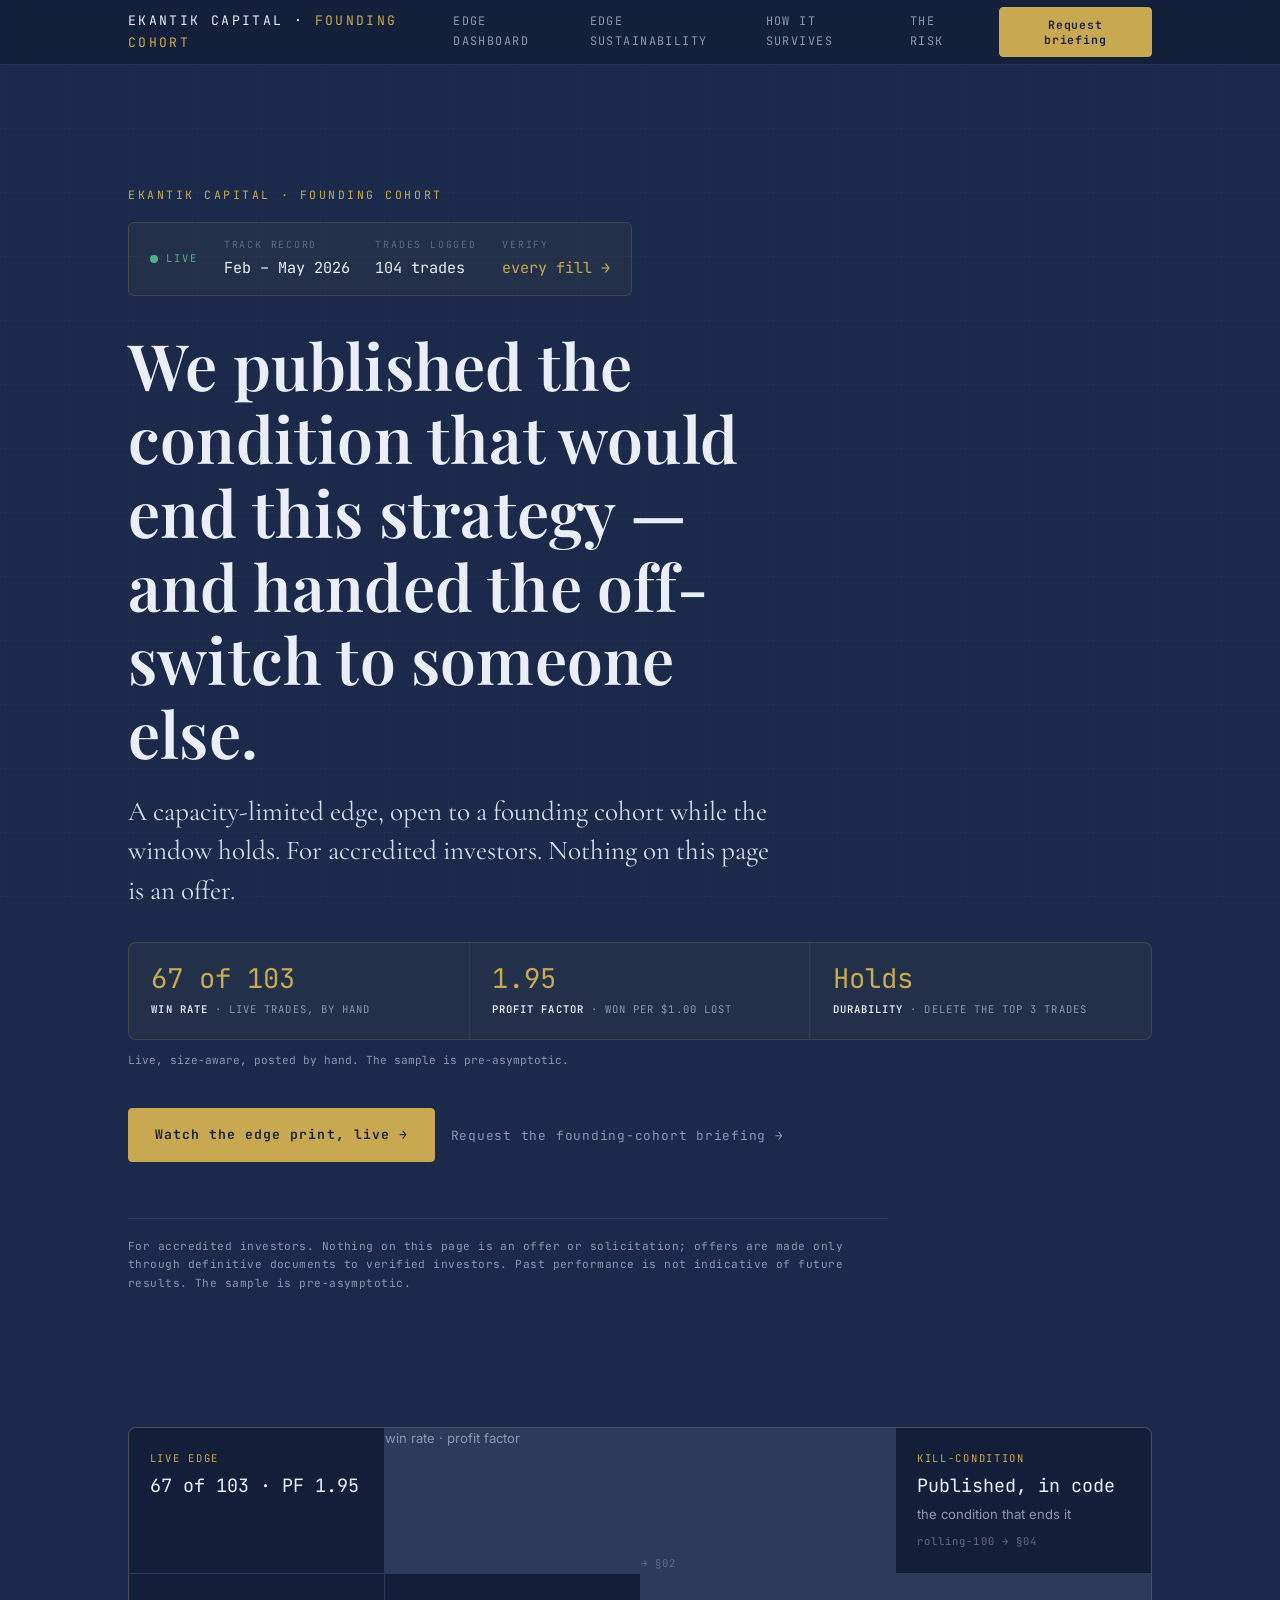
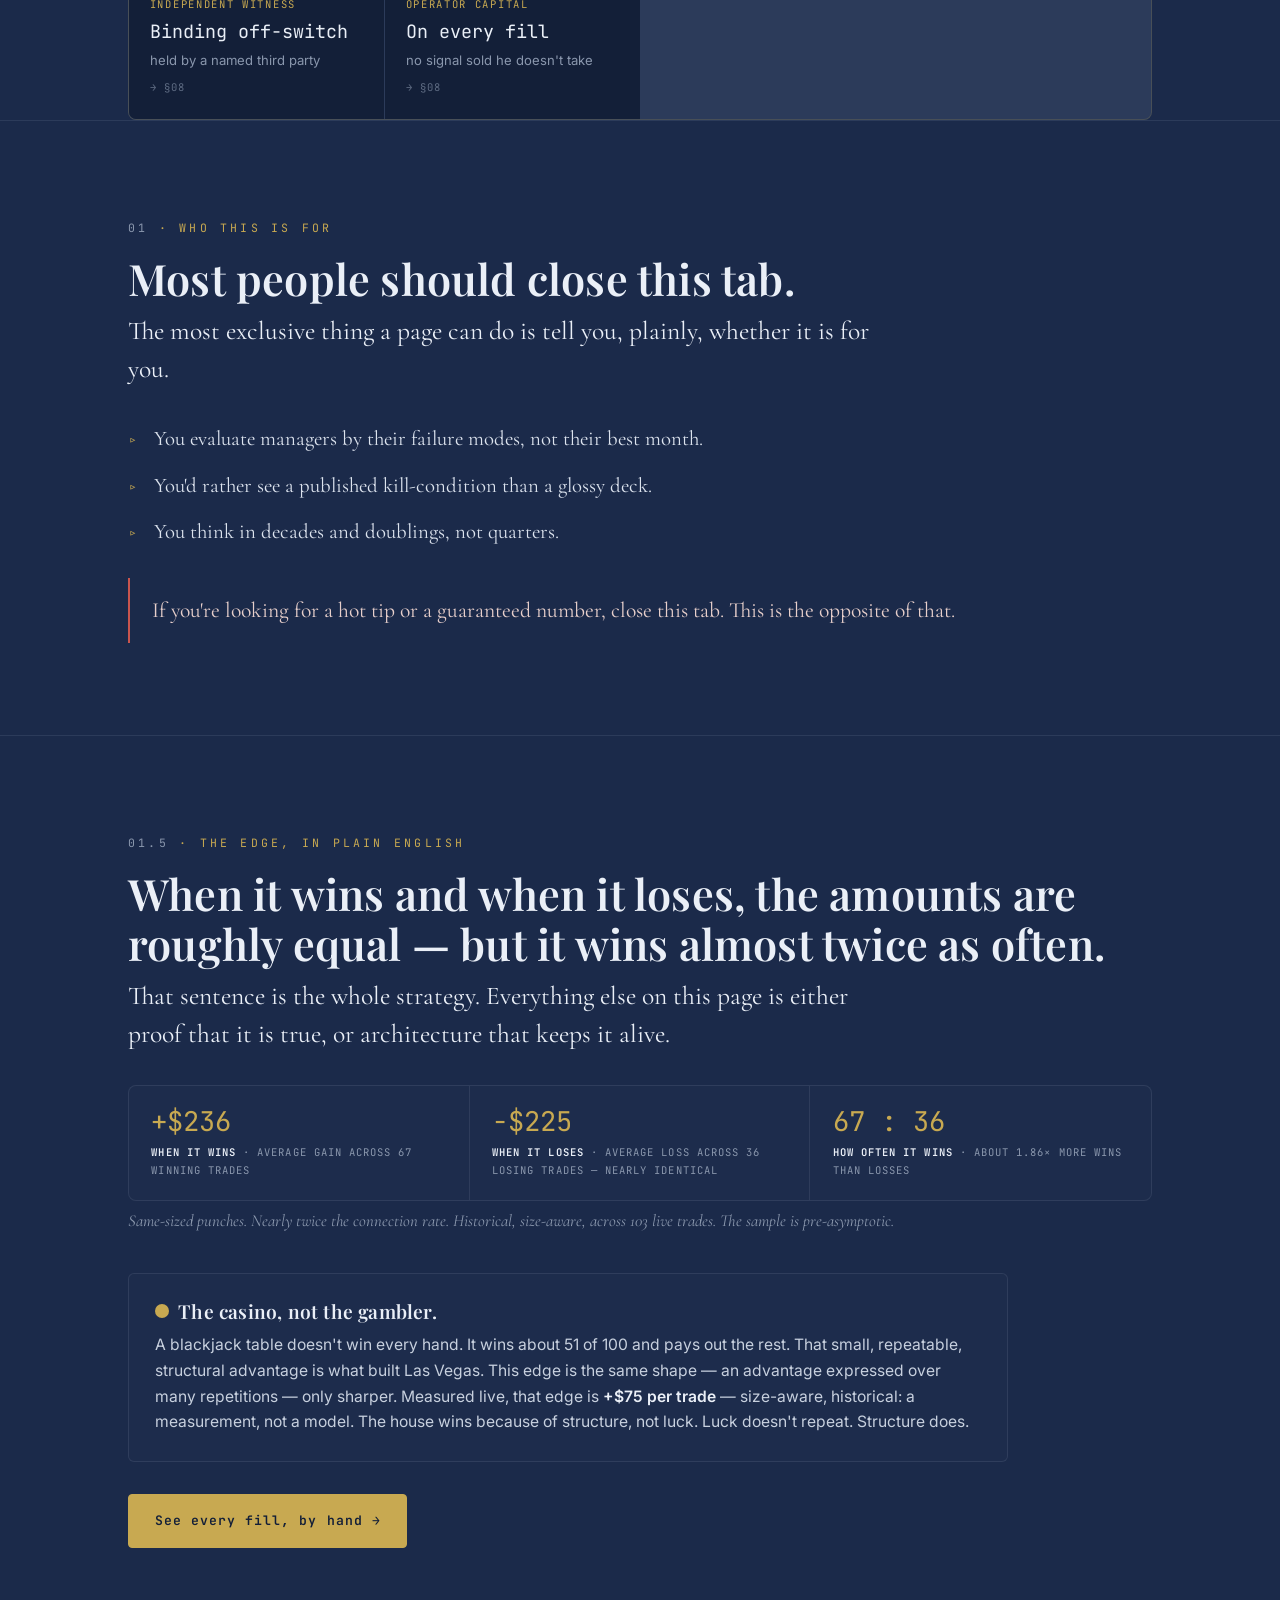
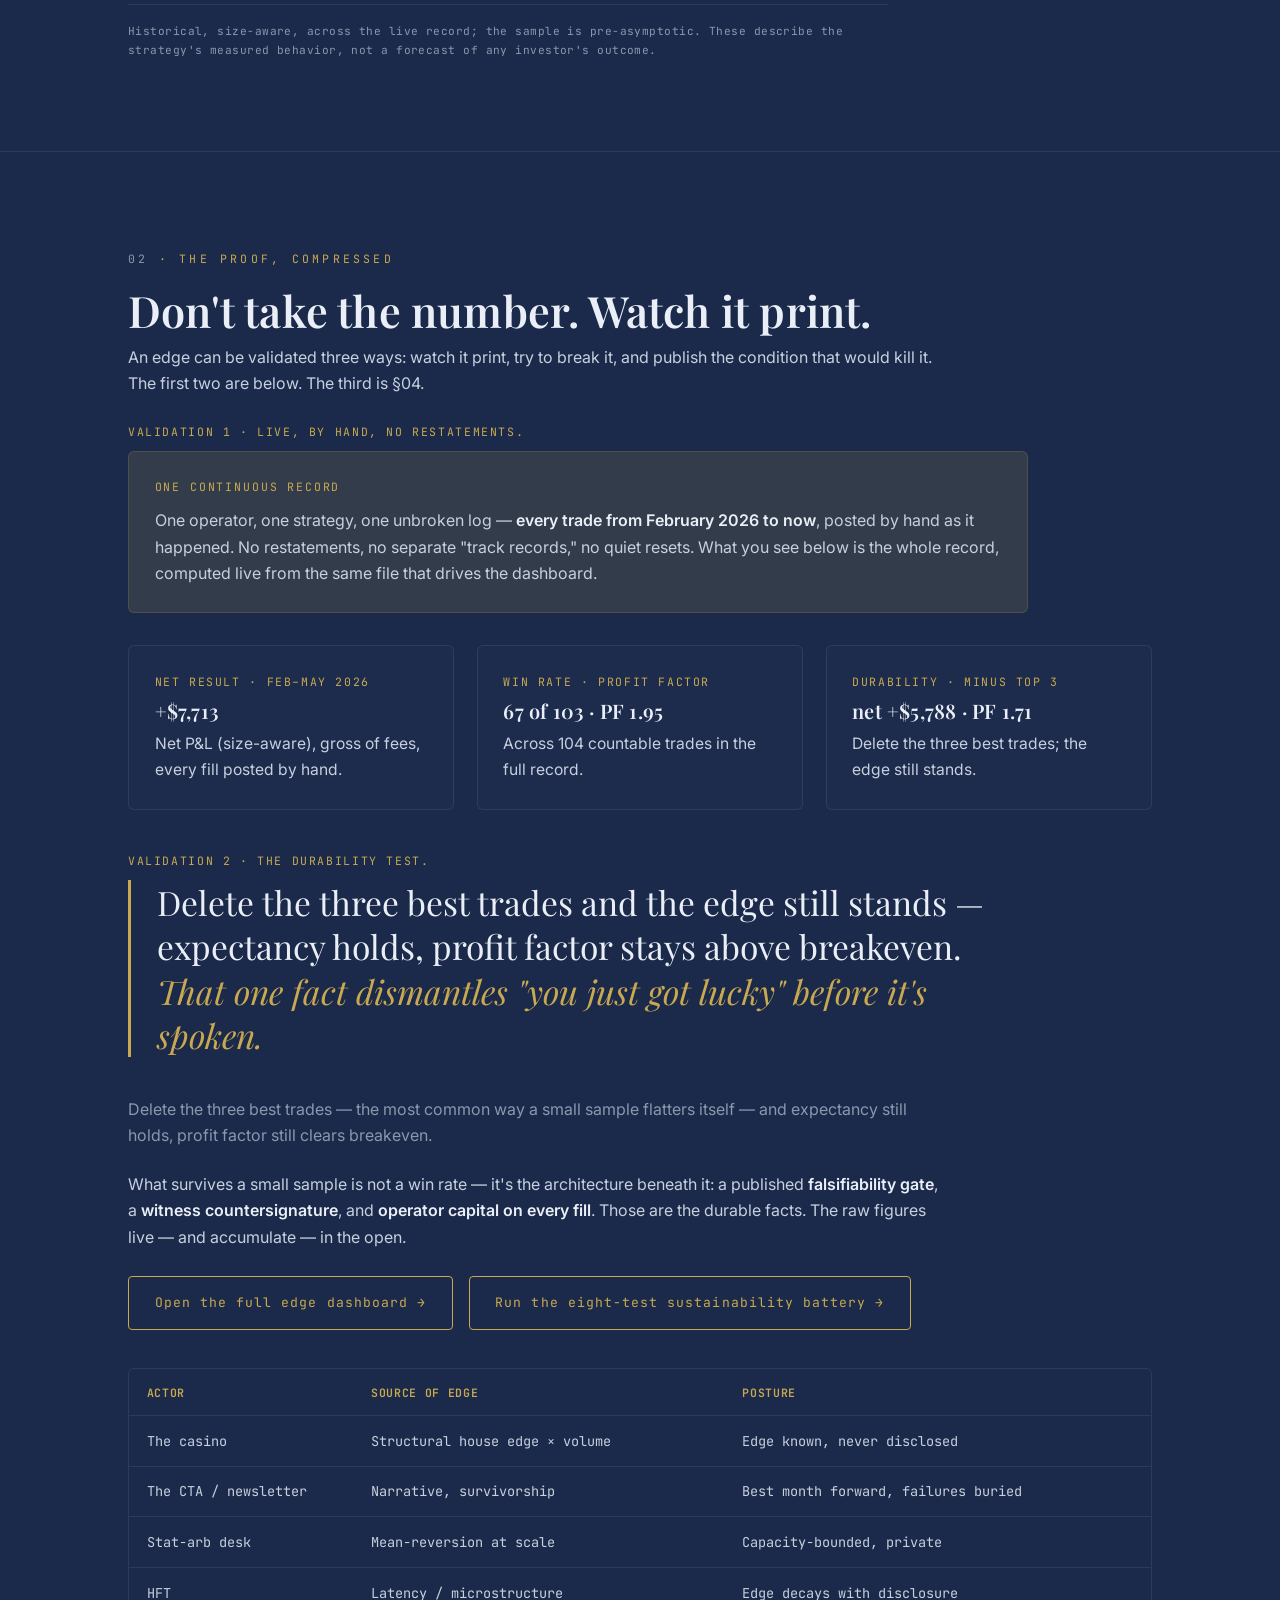
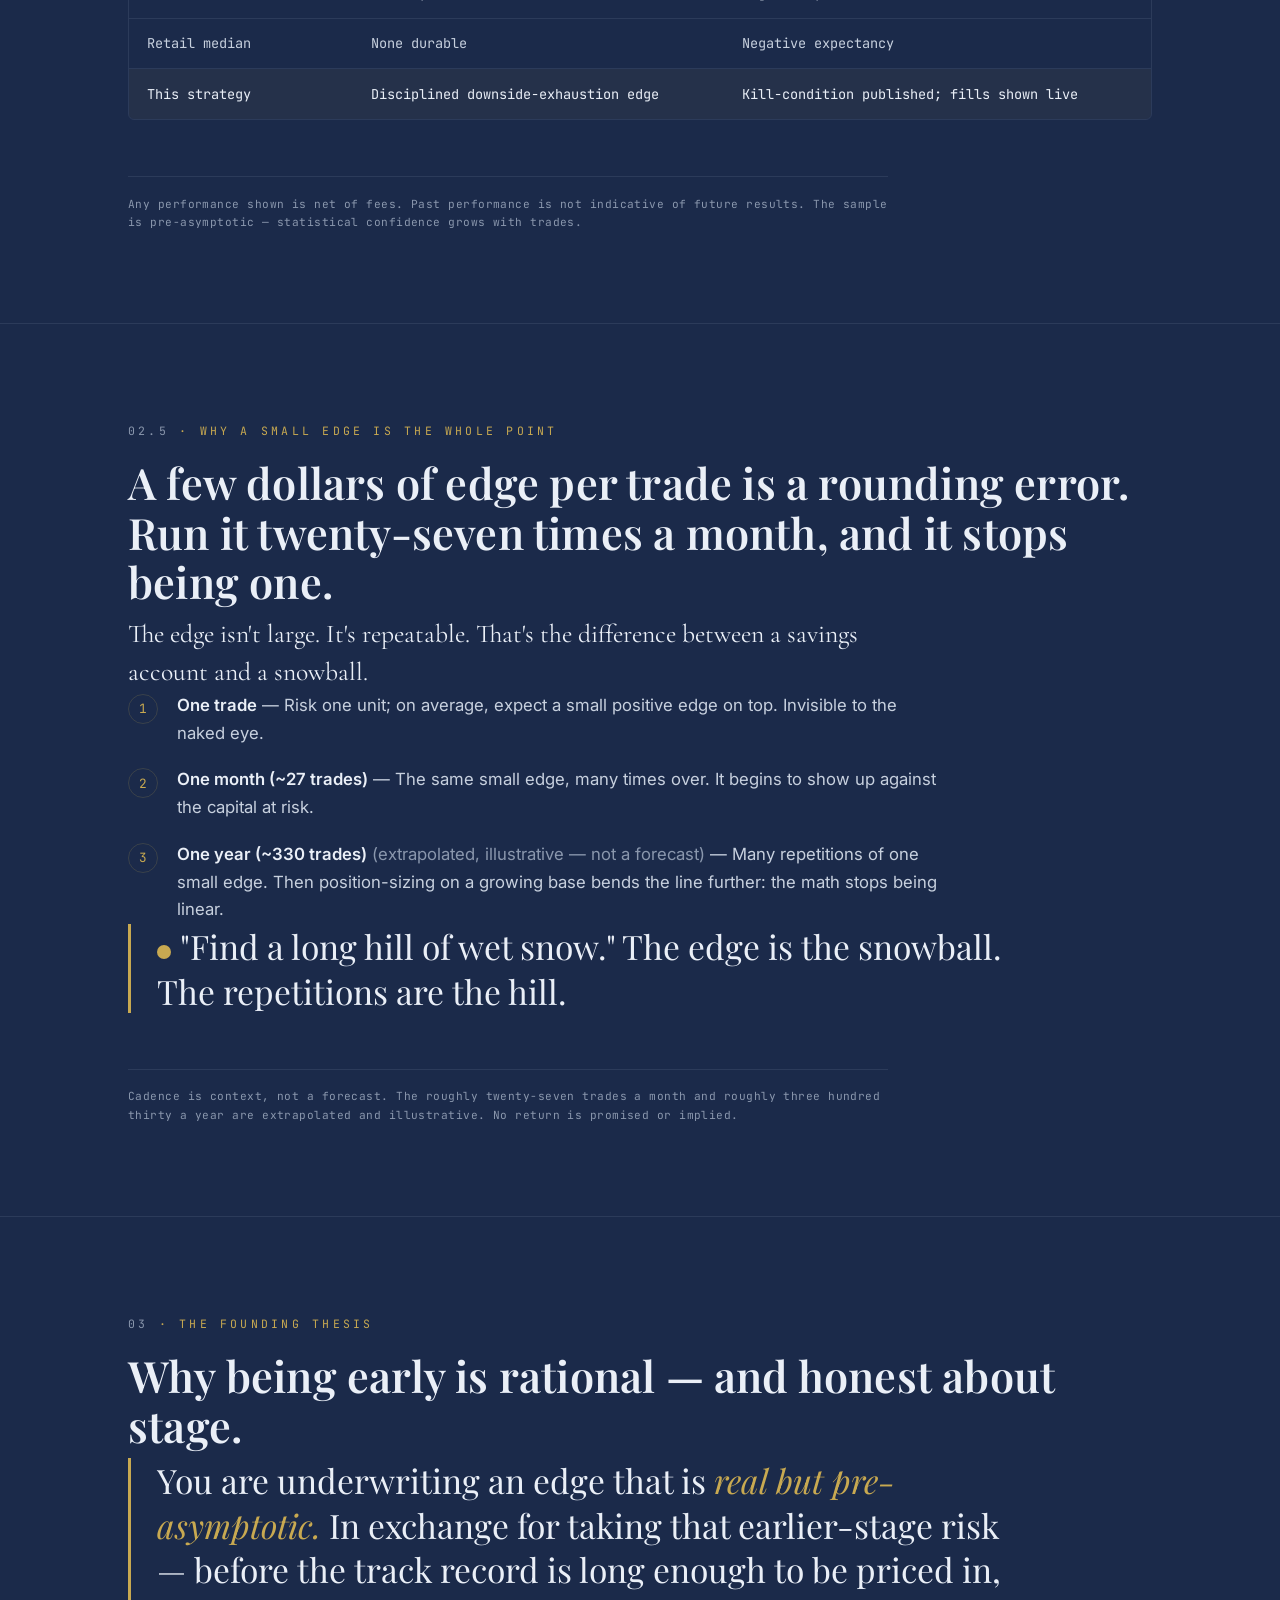
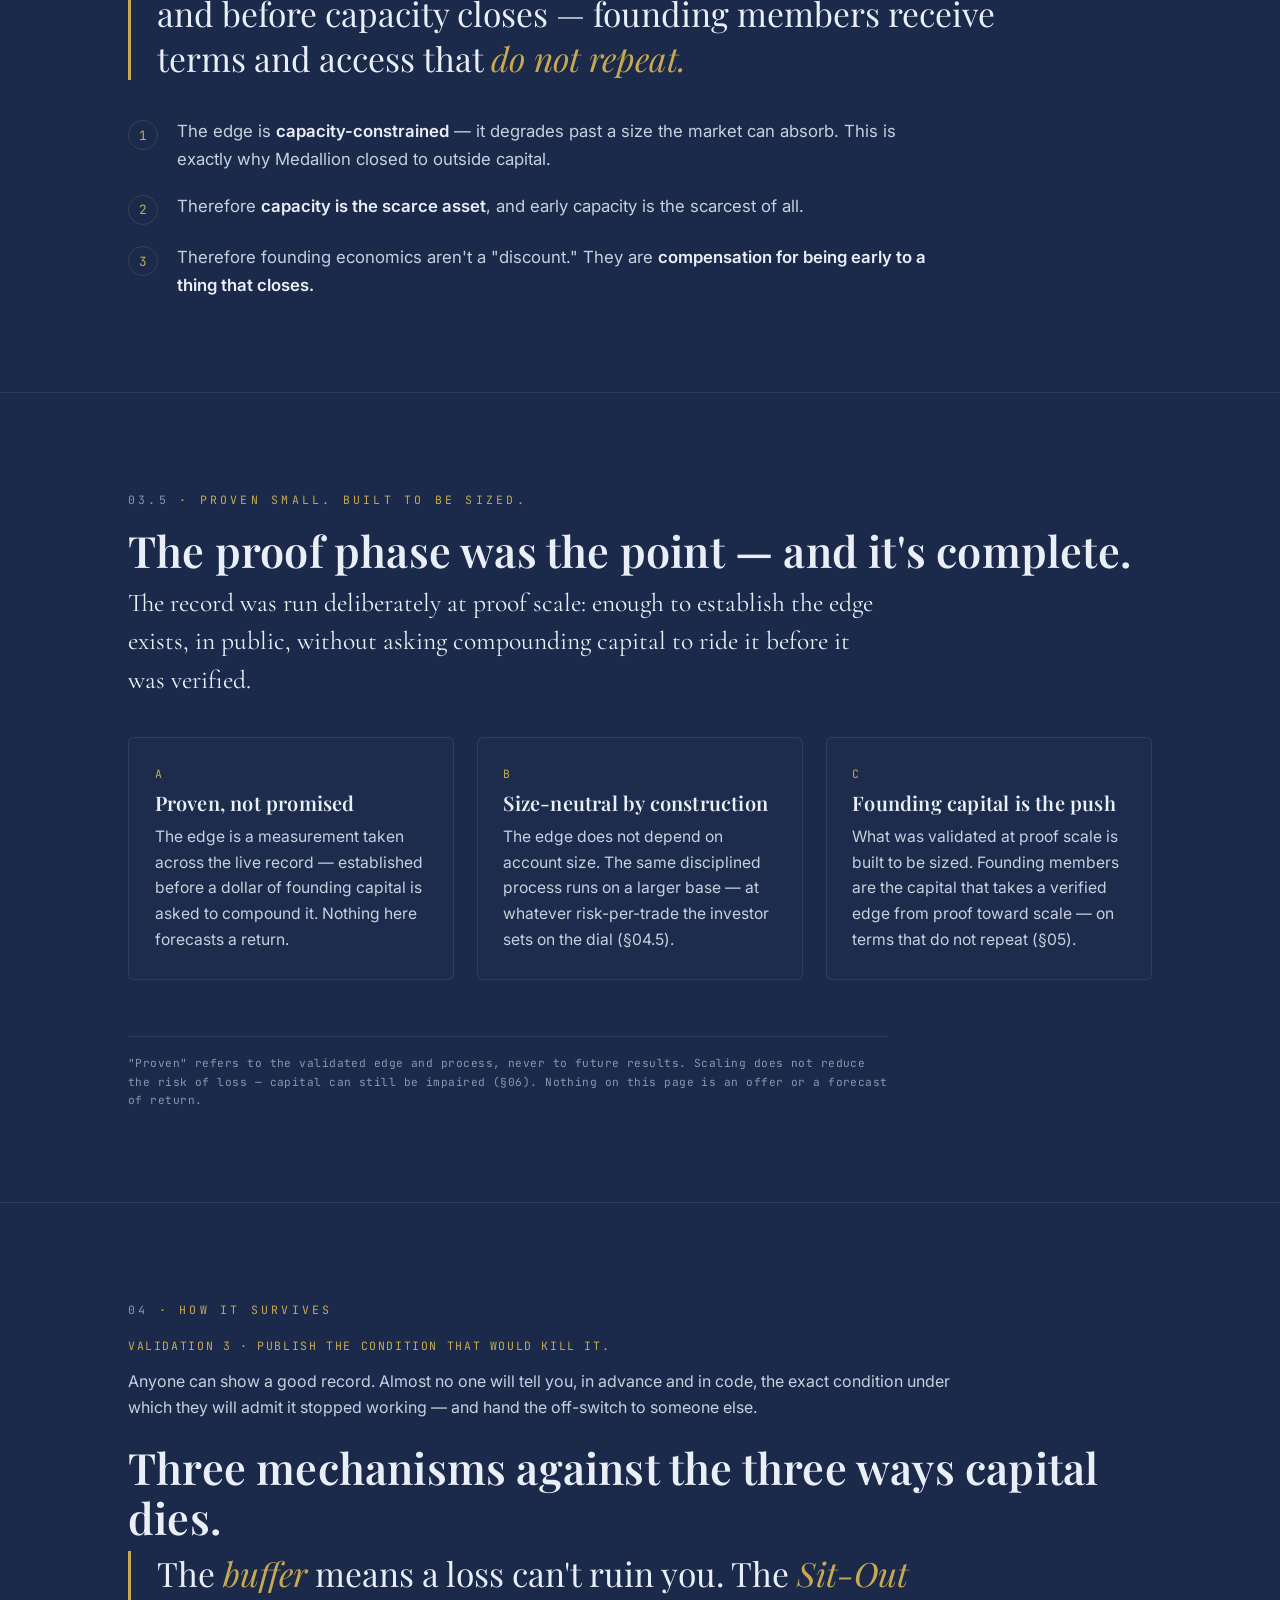
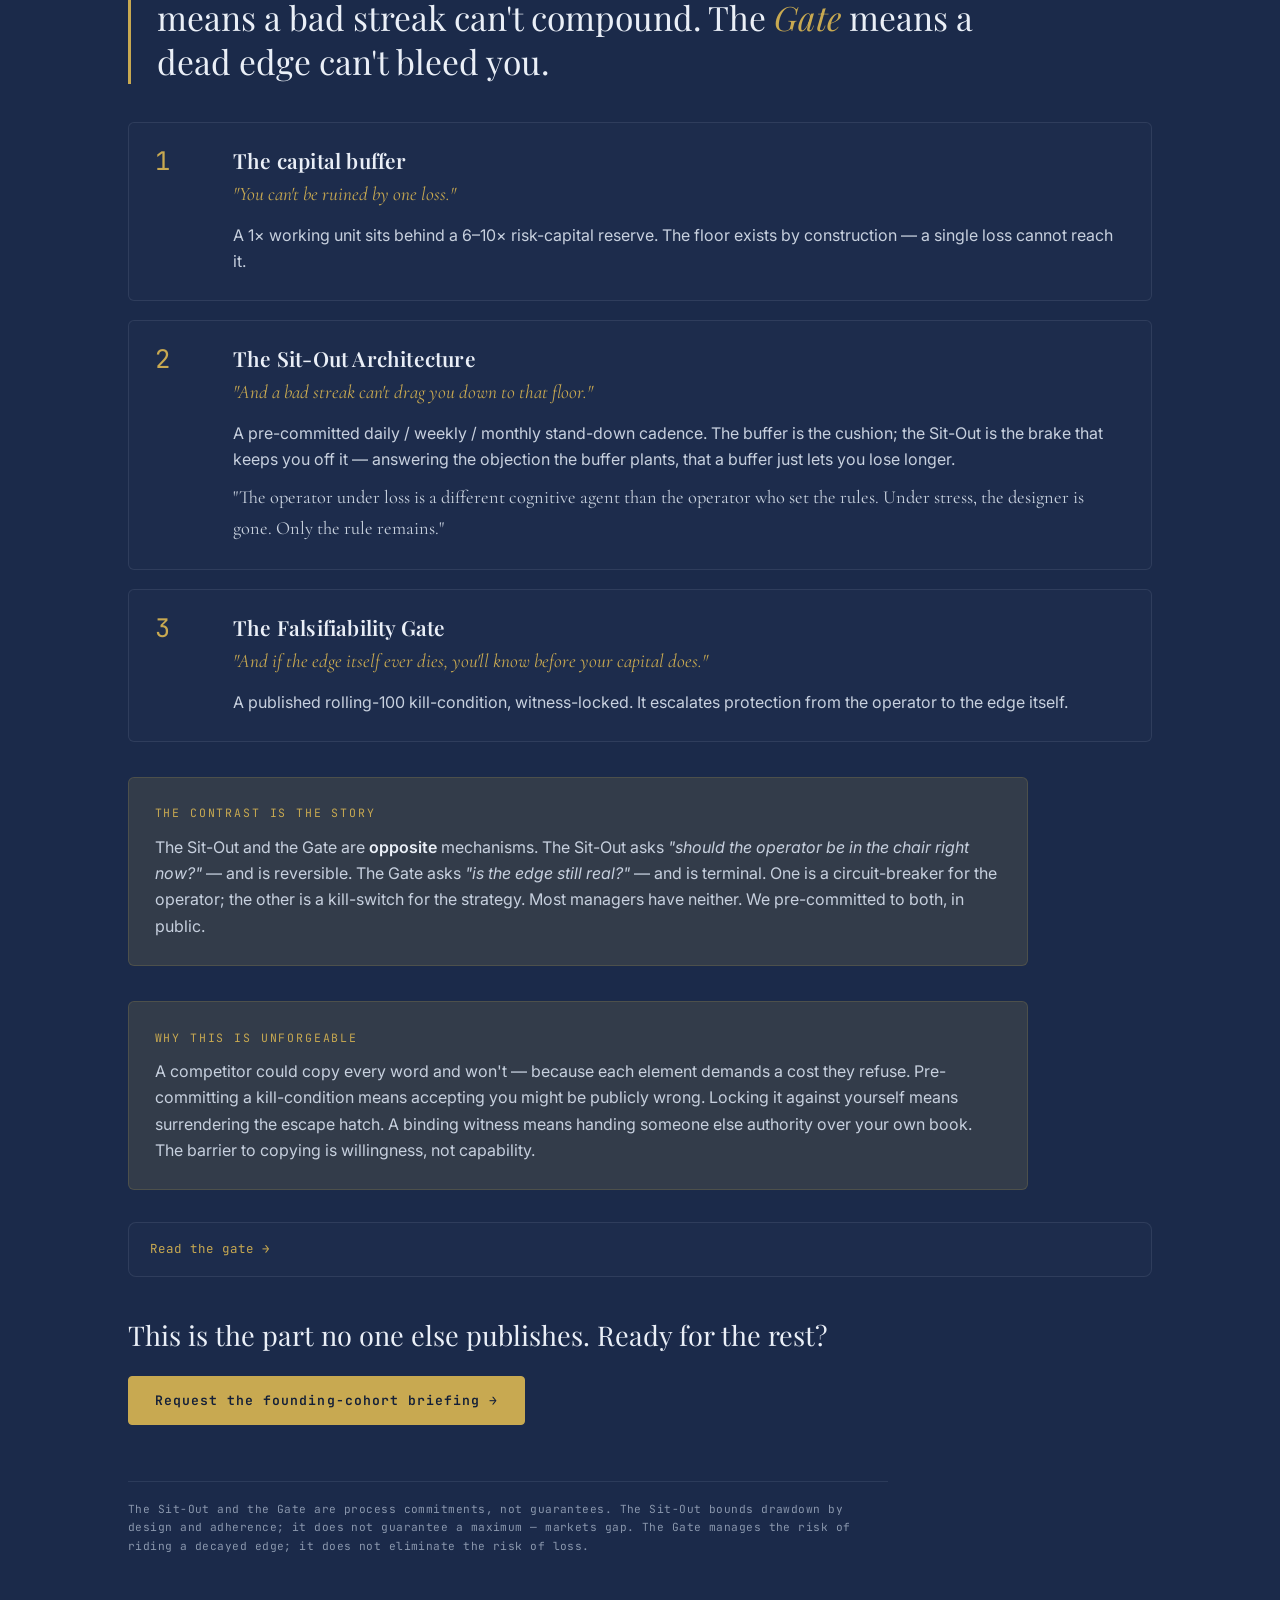
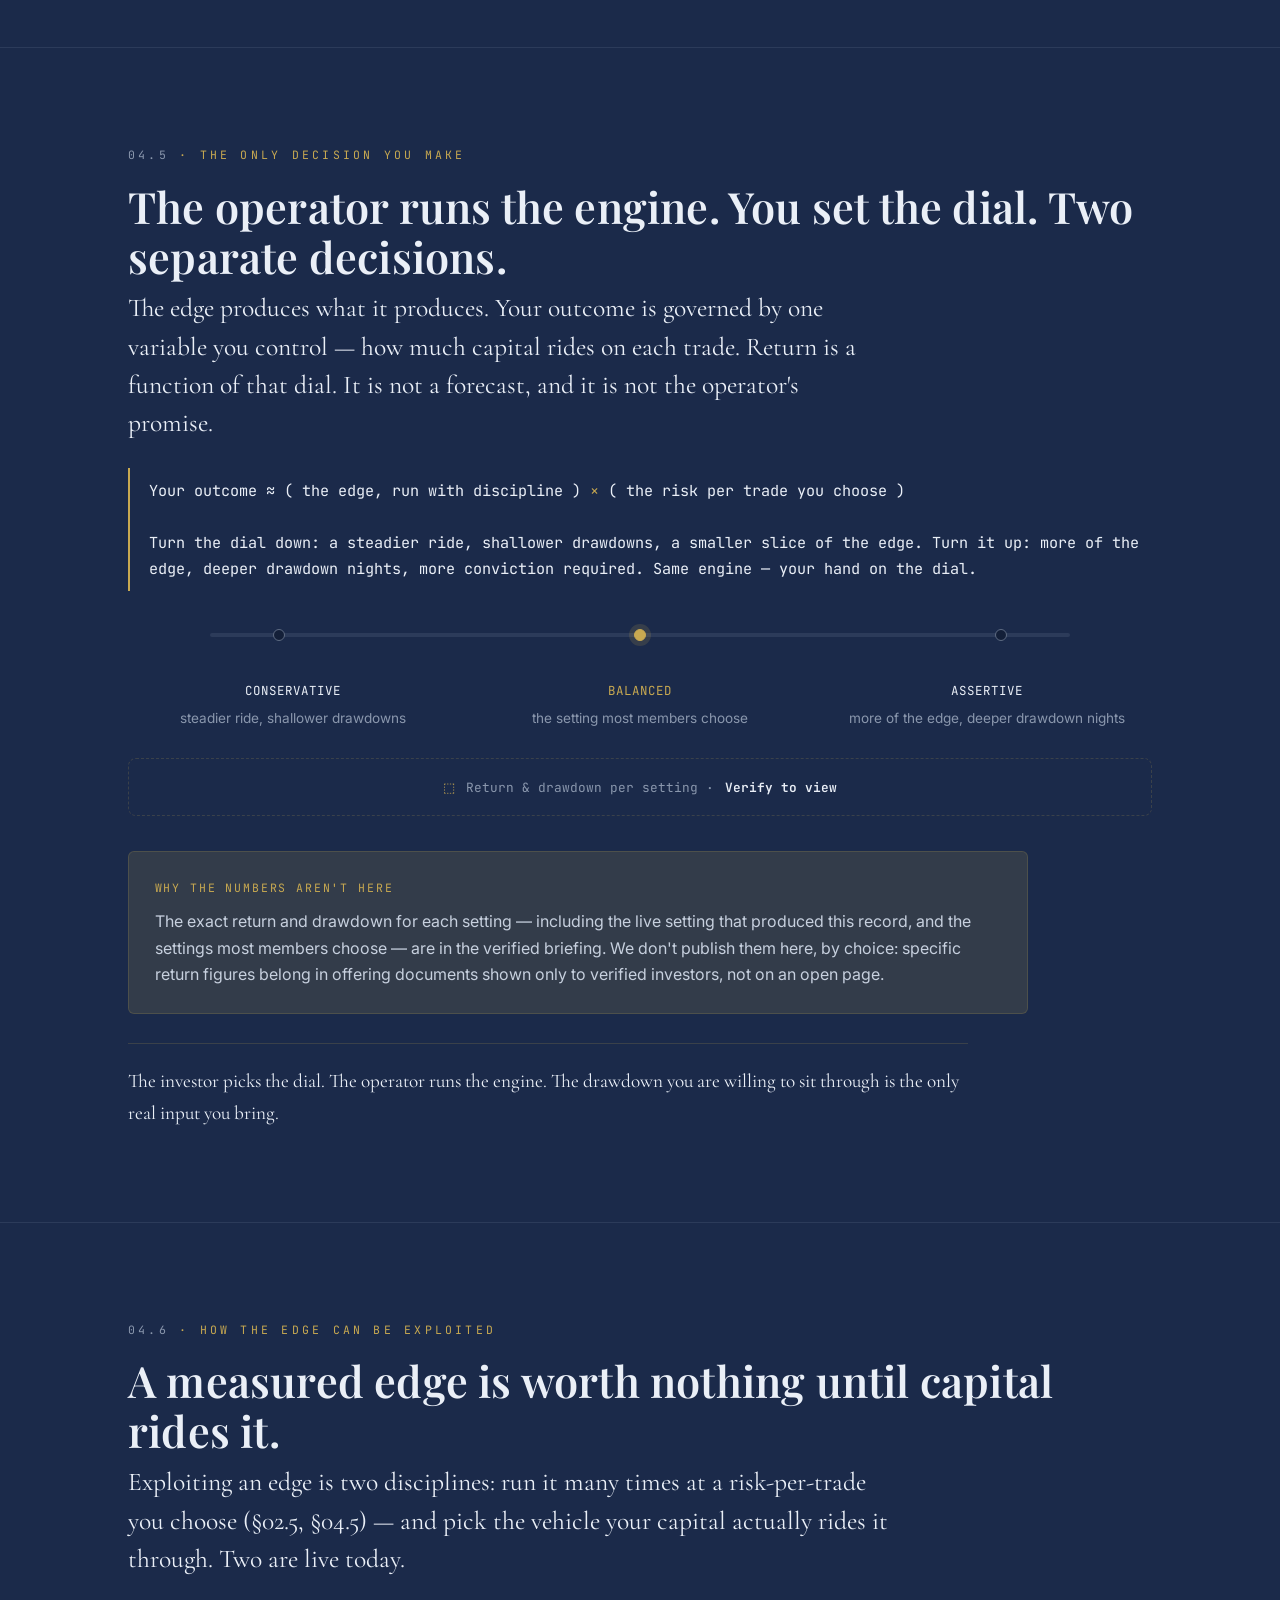
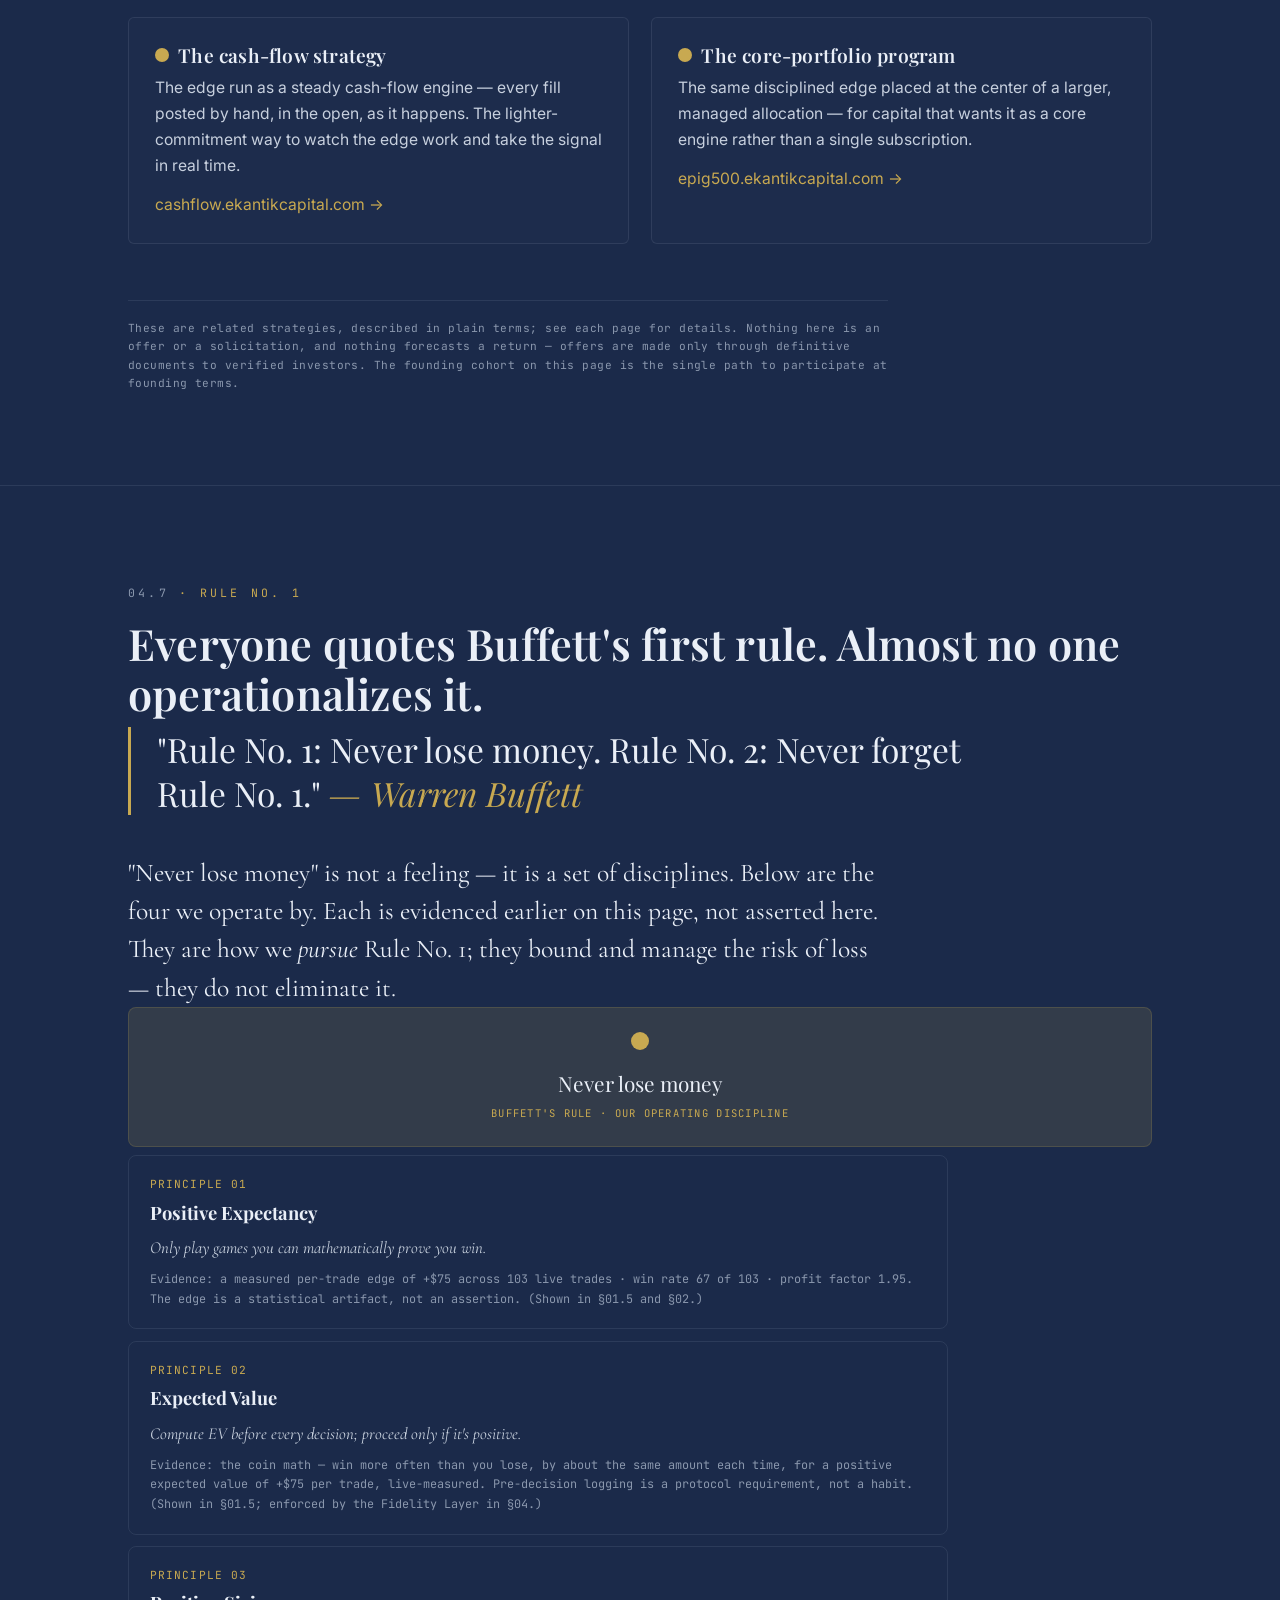
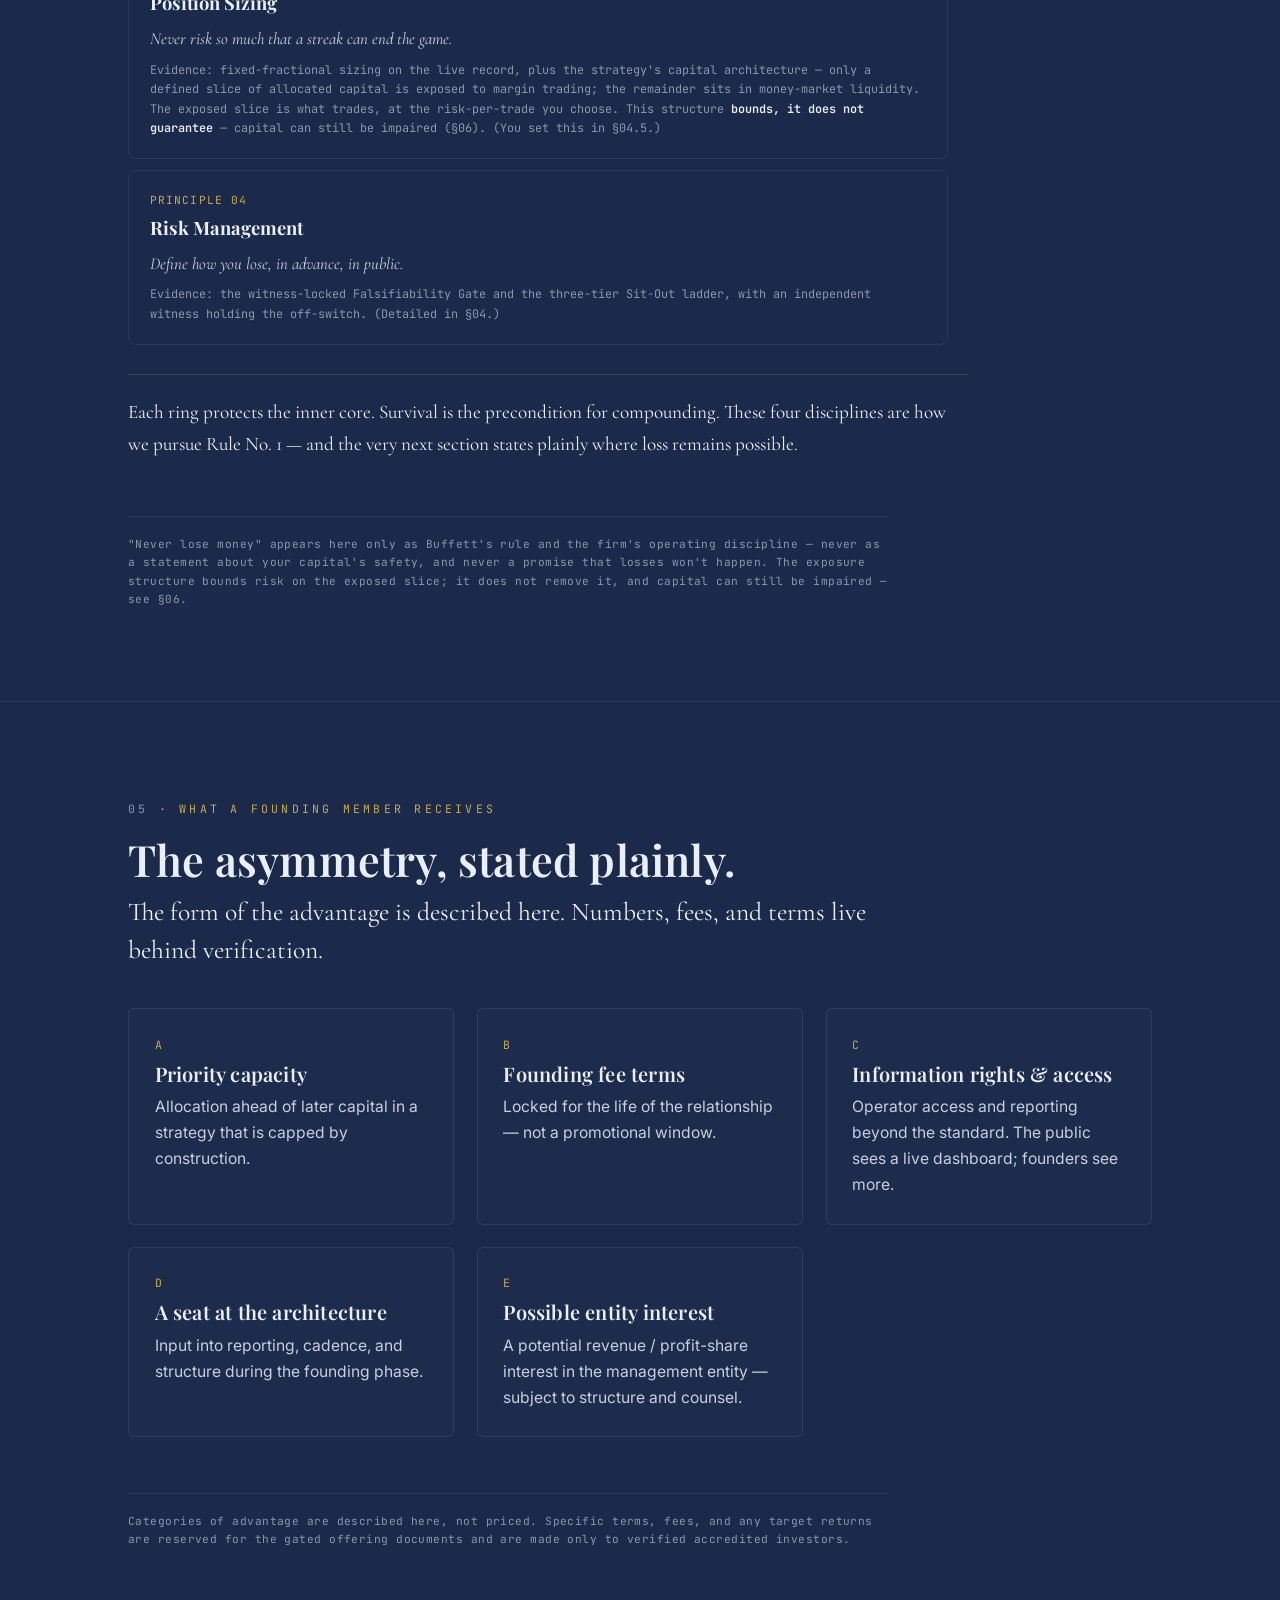
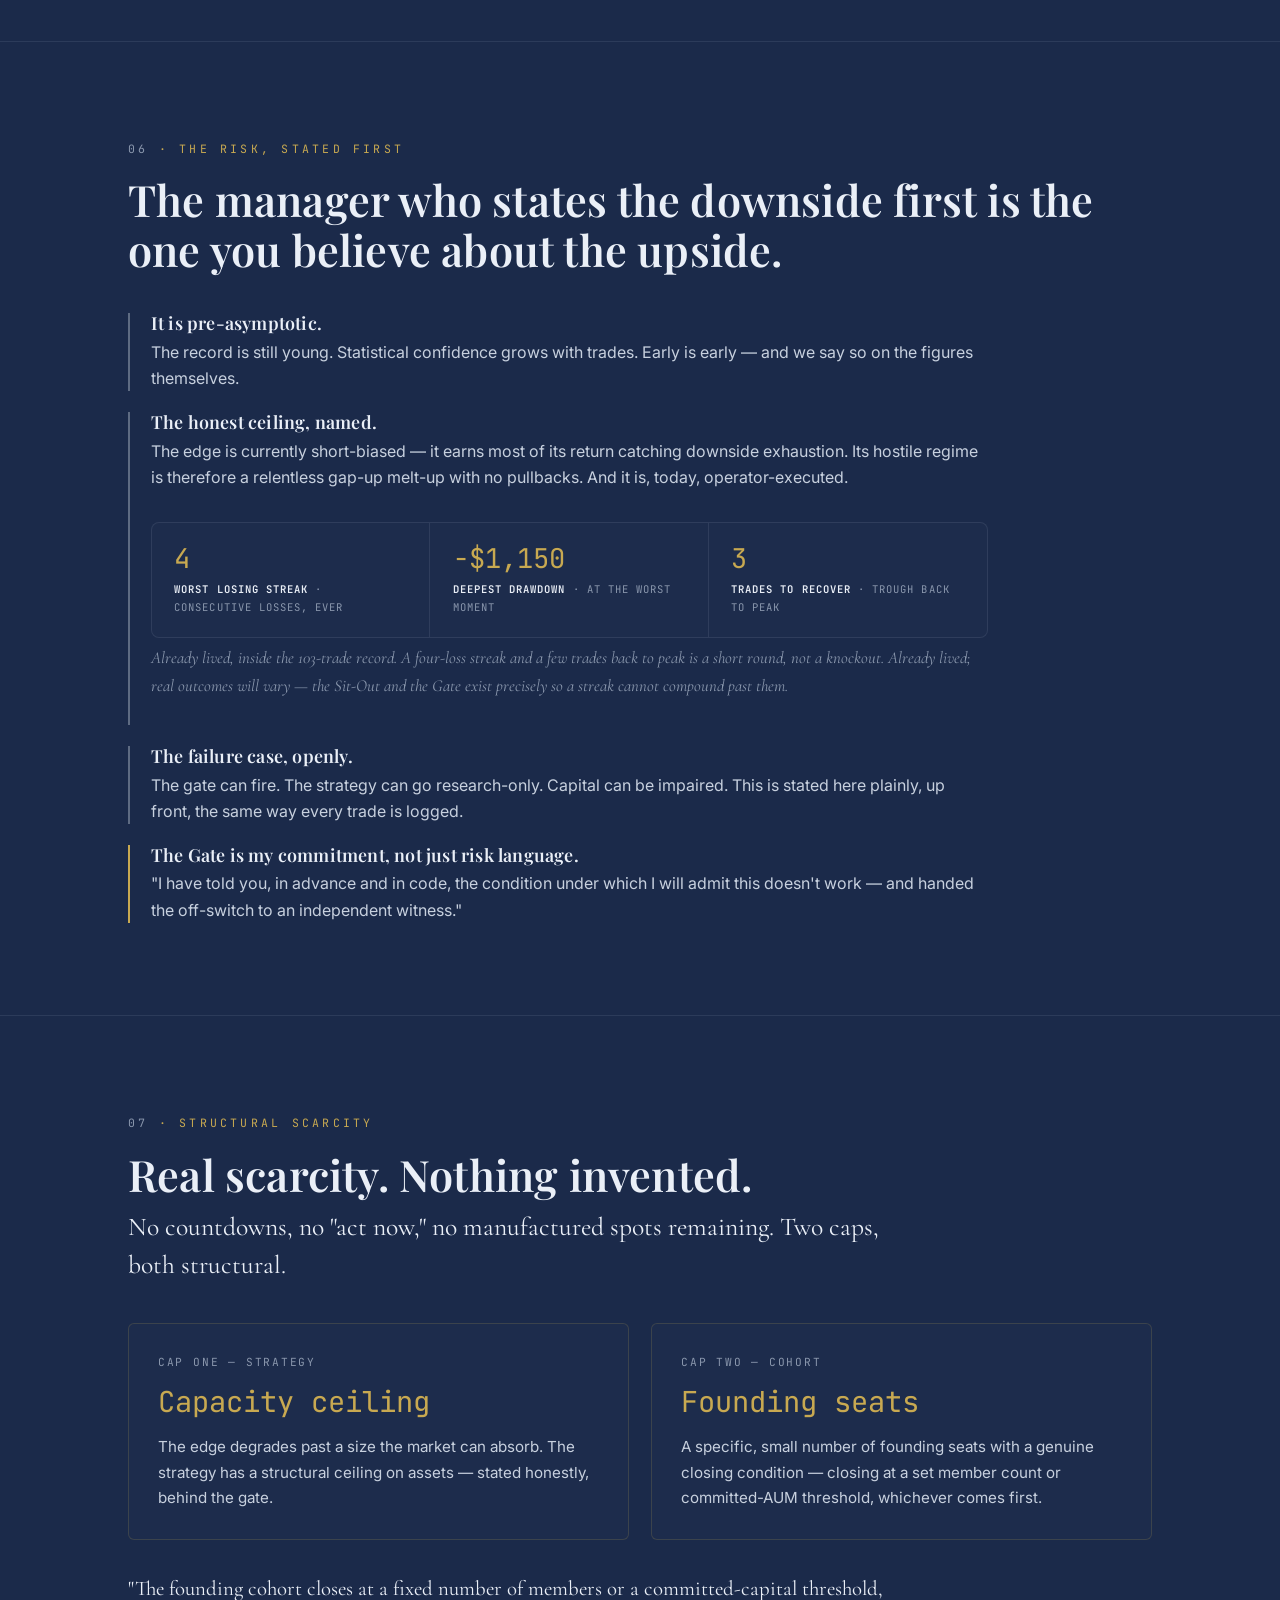
==== commit 3c69c717: "Add Edge Sustainability page — eight-test robustness battery, computed live New sustainability.html:" ====
--- a/index.html
+++ b/index.html
@@ -440,6 +440,7 @@
             <div class="brand">EKANTIK CAPITAL · <span>Founding Cohort</span></div>
             <div class="nav-links">
                 <a href="dashboard.html">Edge dashboard</a>
+                <a href="sustainability.html">Edge sustainability</a>
                 <a href="#how">How it survives</a>
                 <a href="#risk">The risk</a>
                 <button class="btn btn-primary" onclick="openModal()">Request briefing</button>
@@ -600,7 +601,7 @@
 
             <div class="hero-cta" style="margin-top:1.6rem;">
                 <a class="btn btn-ghost" href="dashboard.html">Open the full edge dashboard →</a>
-                <a class="btn btn-ghost" href="dashboard.html">Every fill, by hand, in public ↗</a>
+                <a class="btn btn-ghost" href="sustainability.html">Run the eight-test sustainability battery →</a>
             </div>
 
             <!-- Edge landscape — compressed comparison map (spec §02) -->
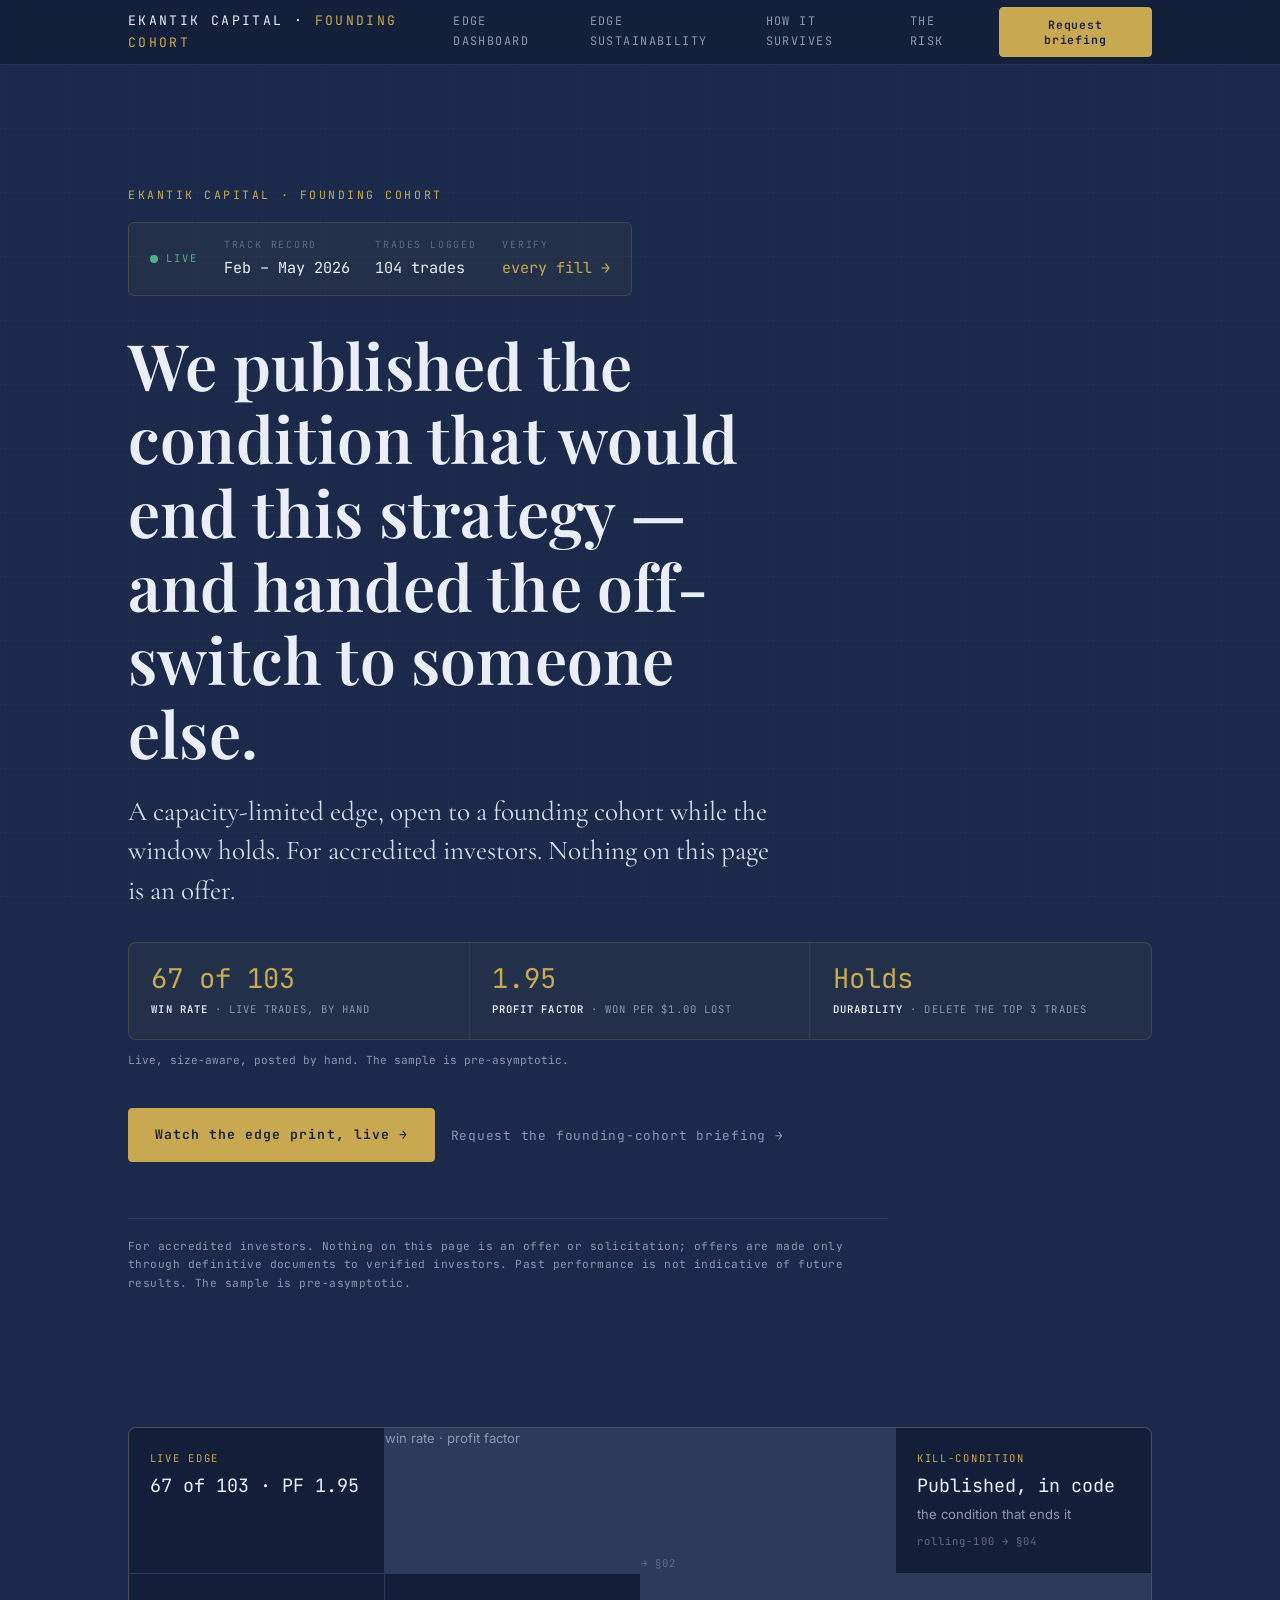
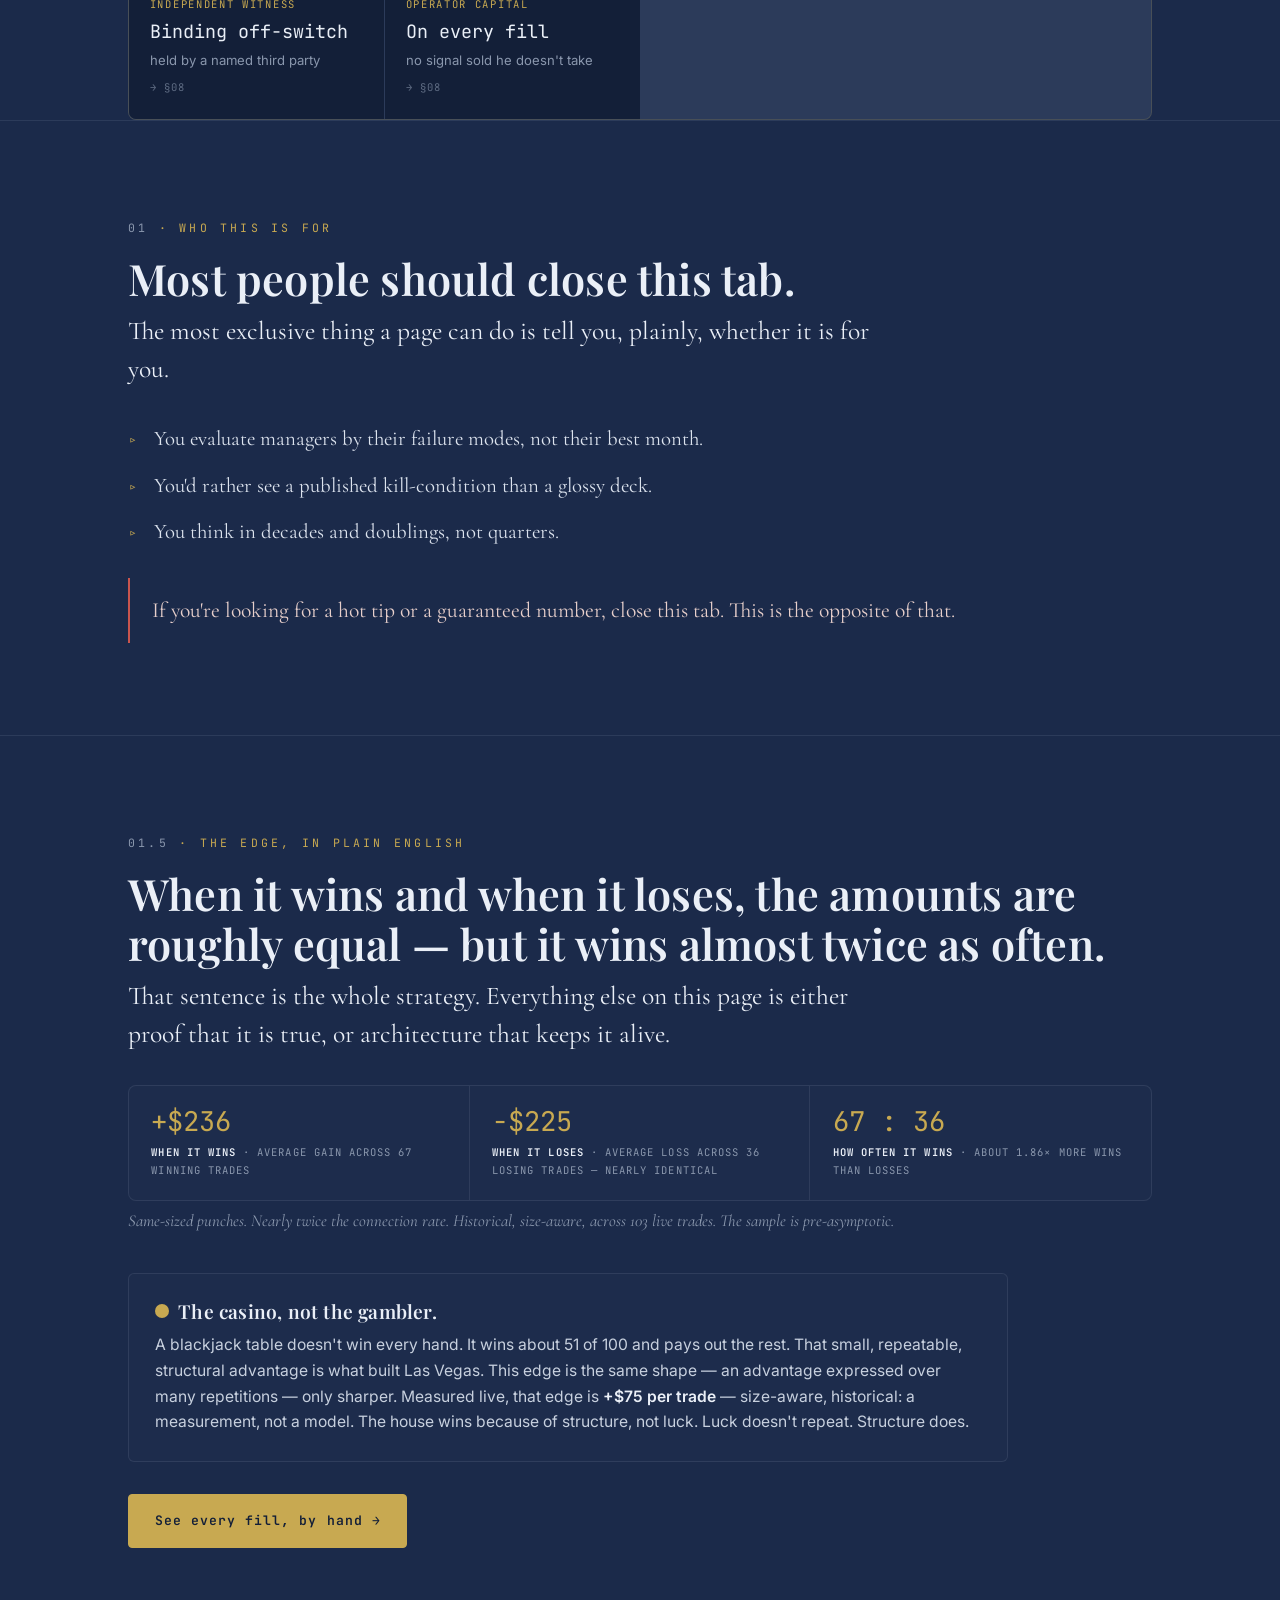
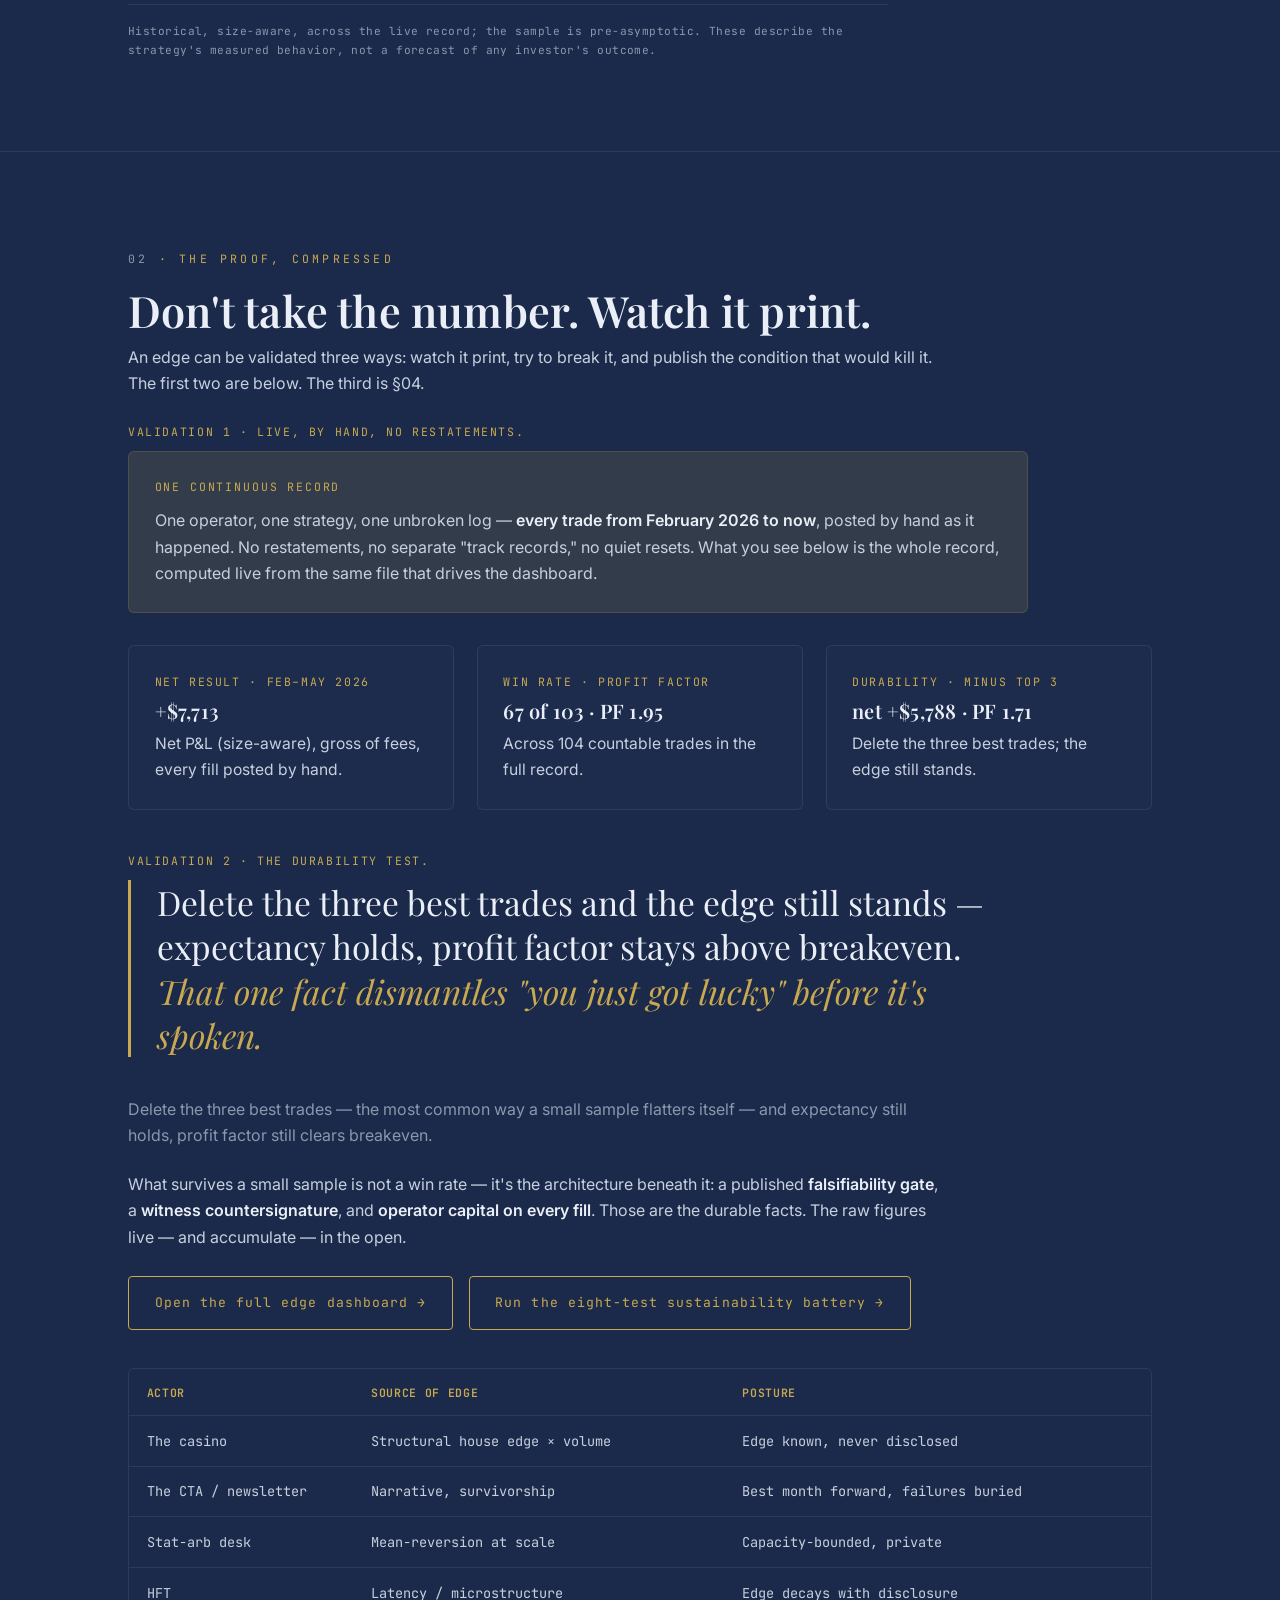
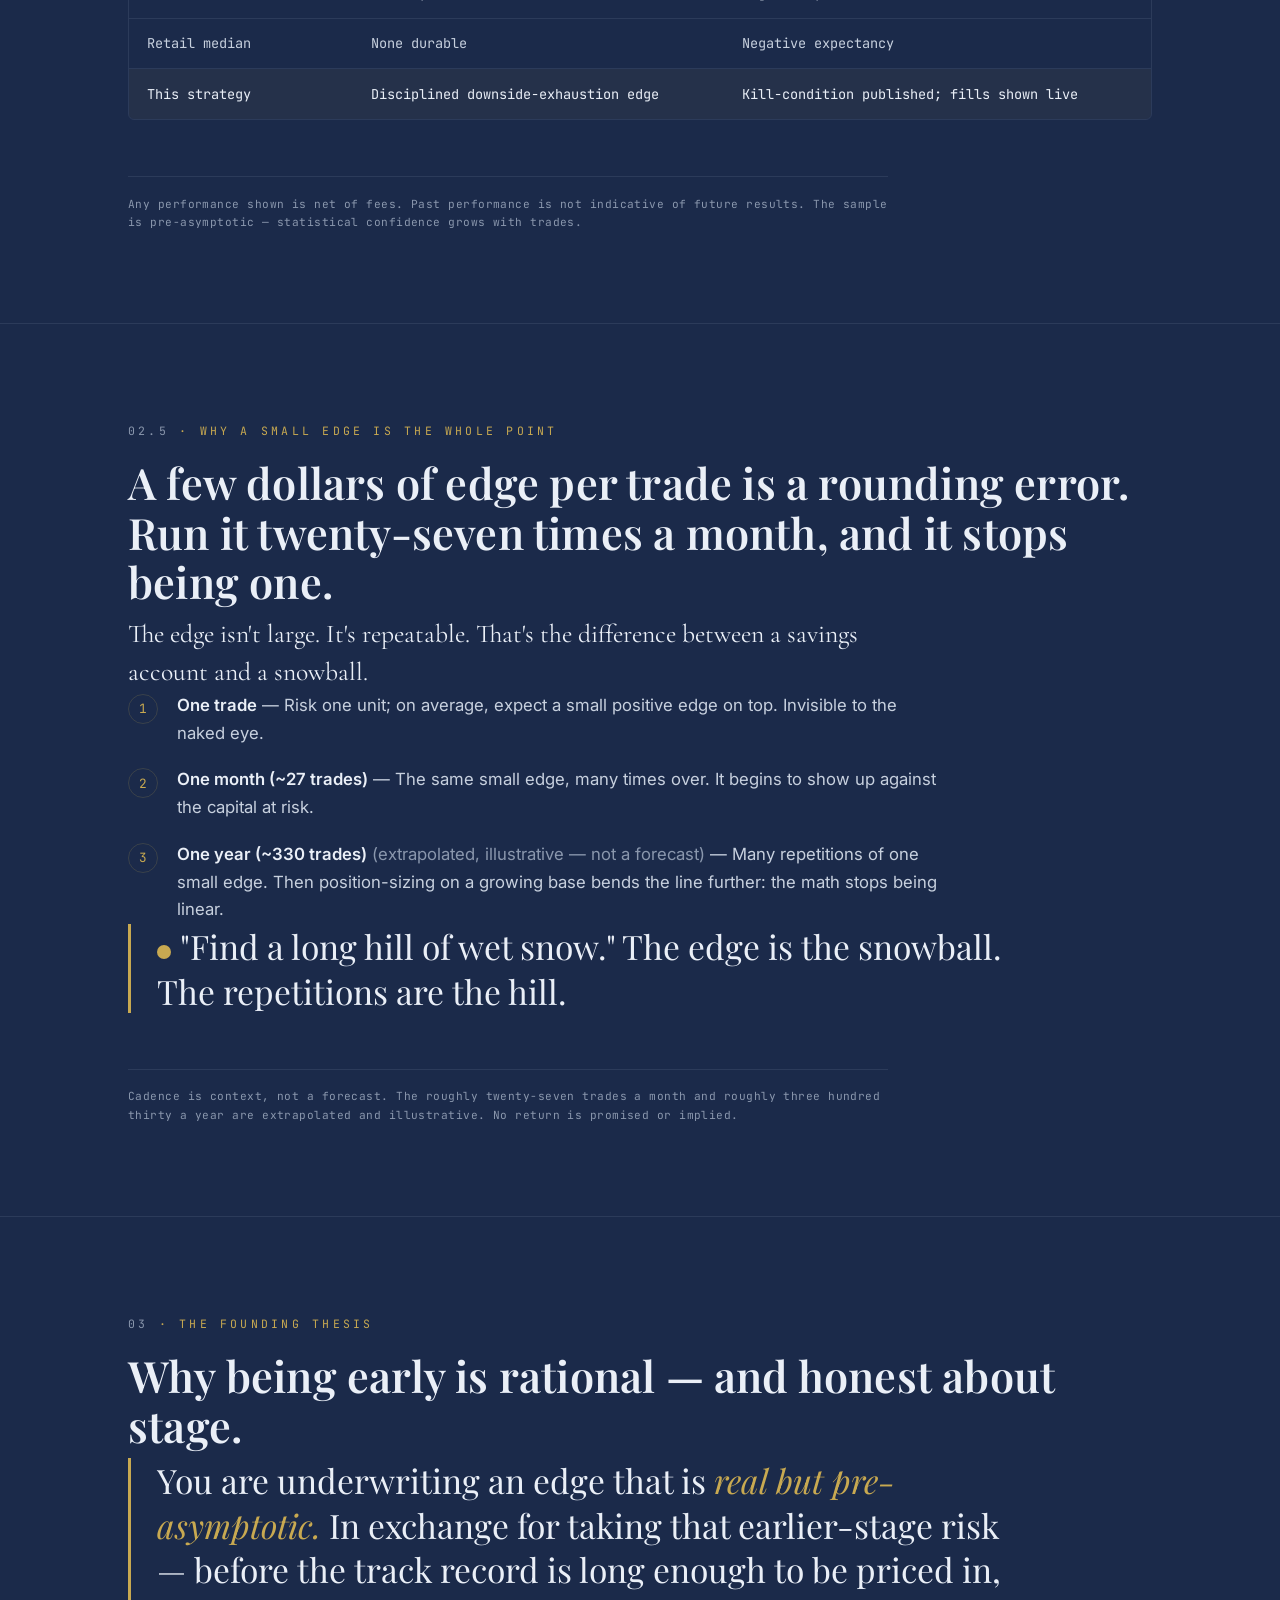
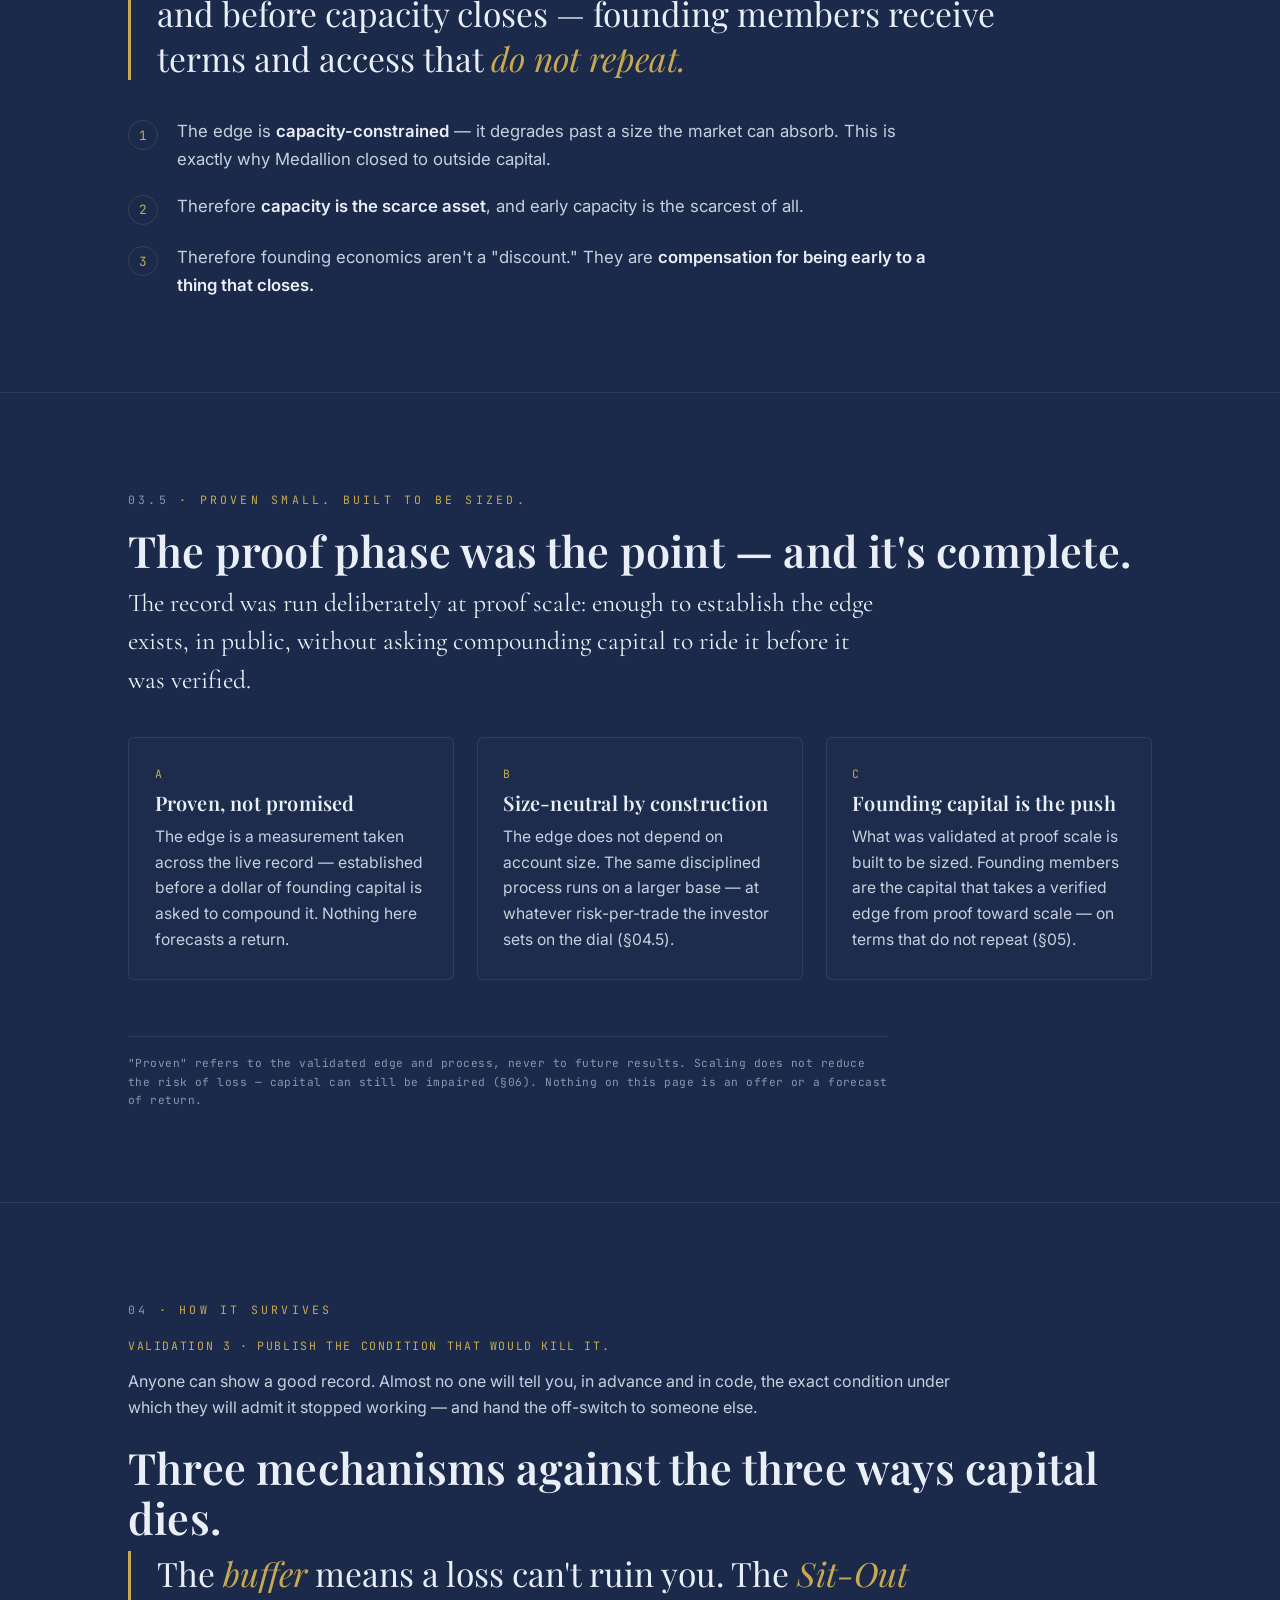
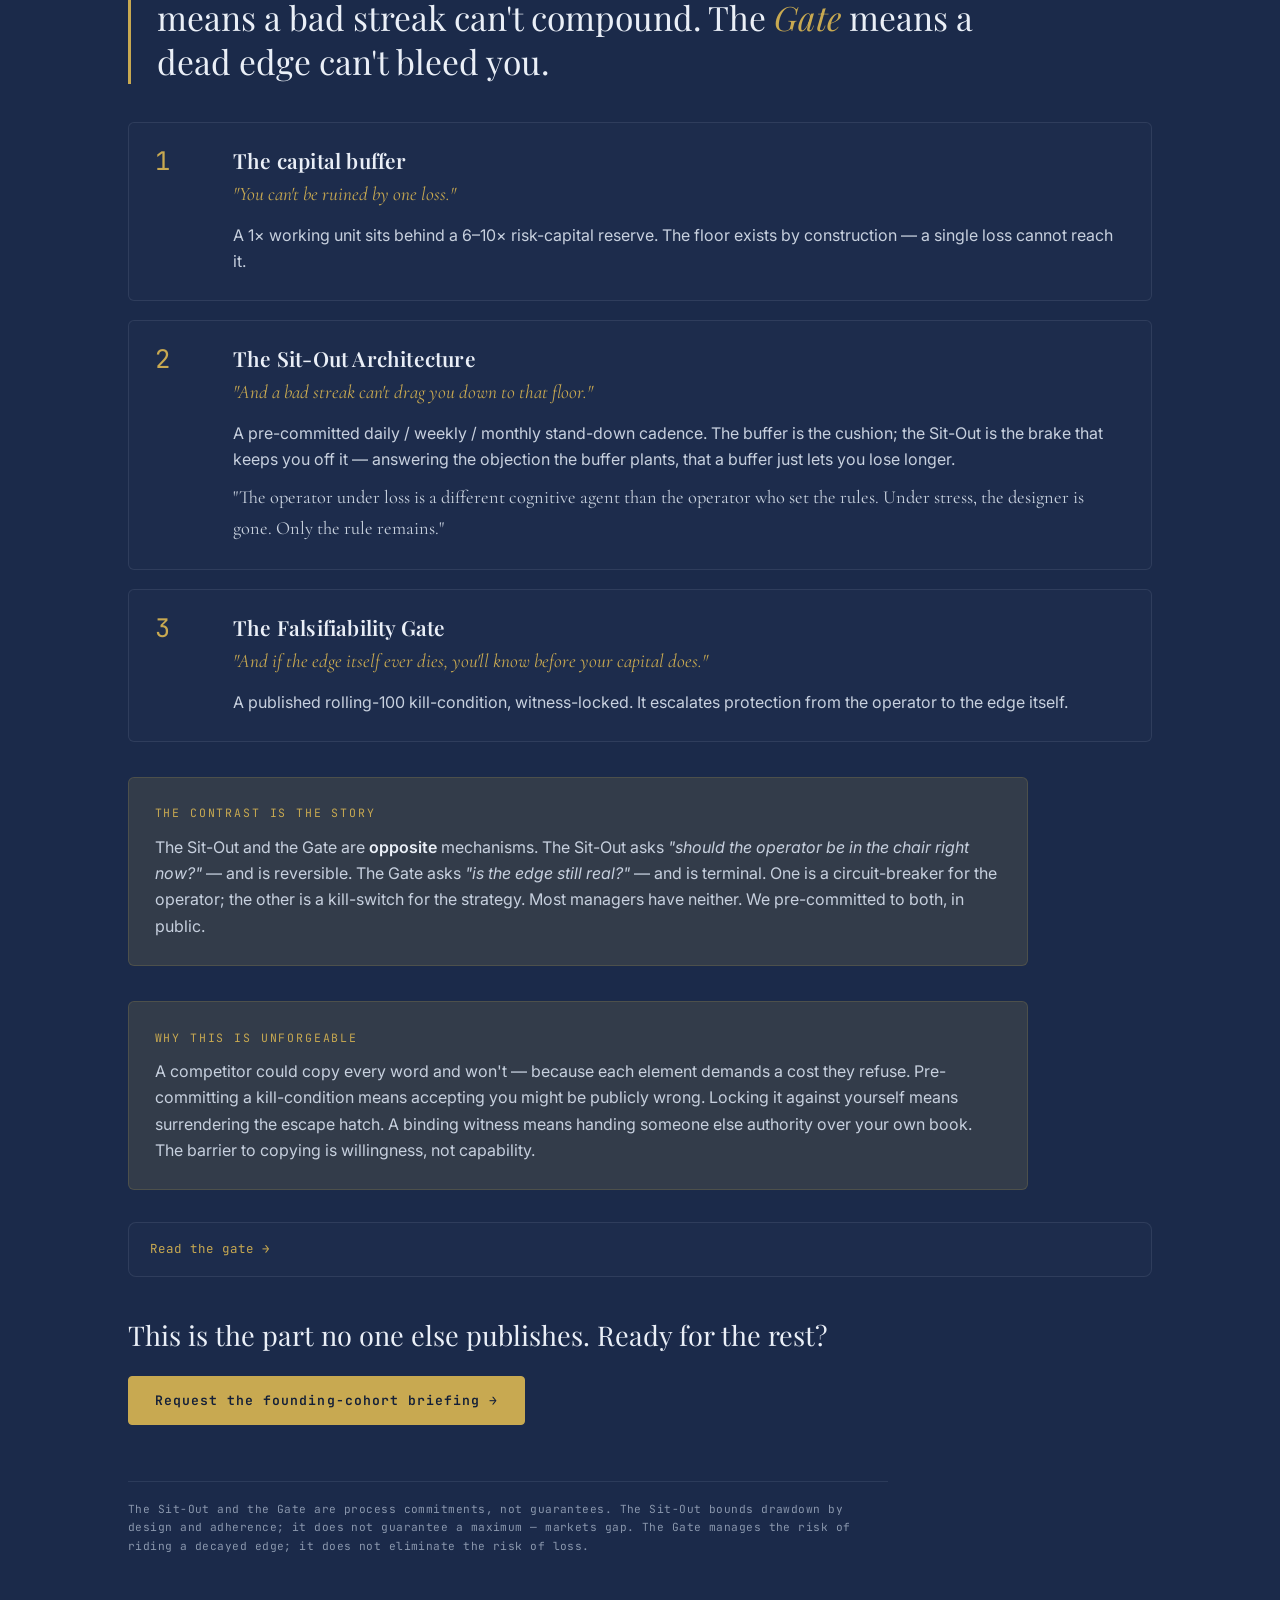
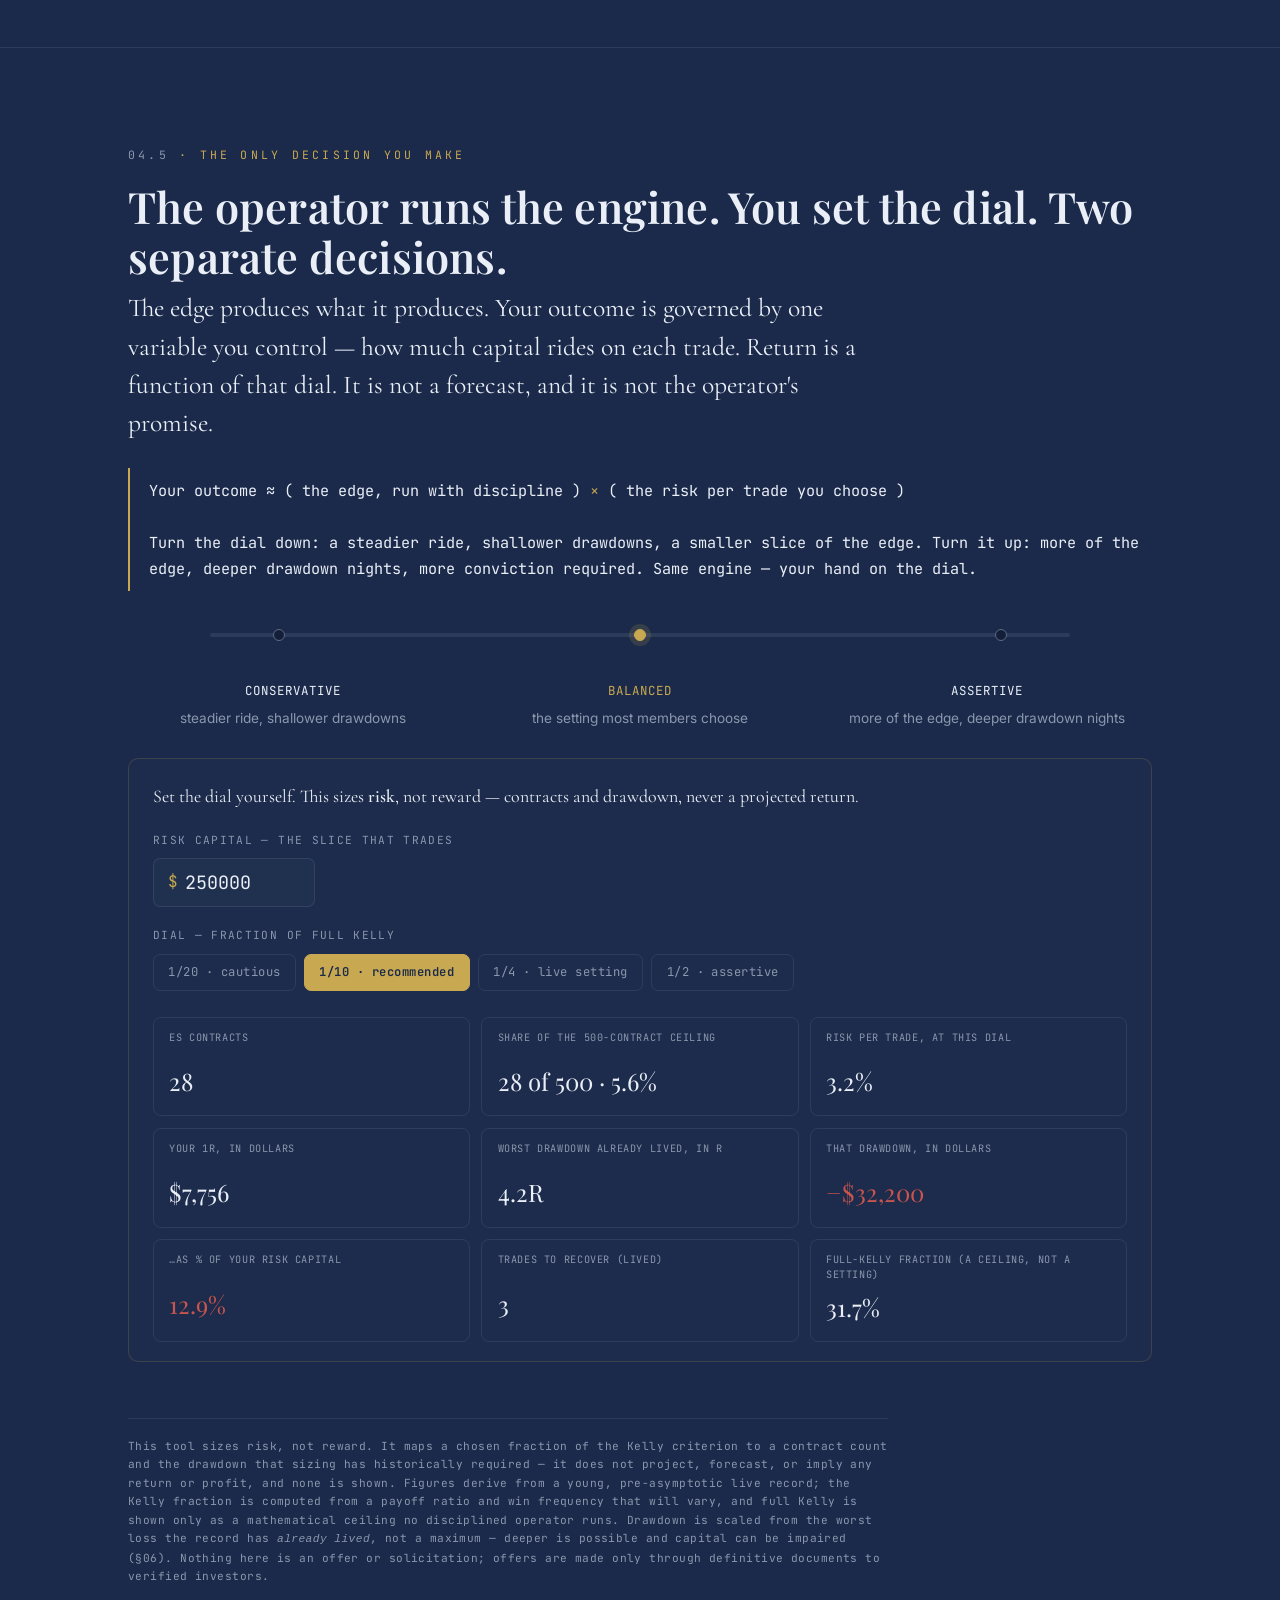
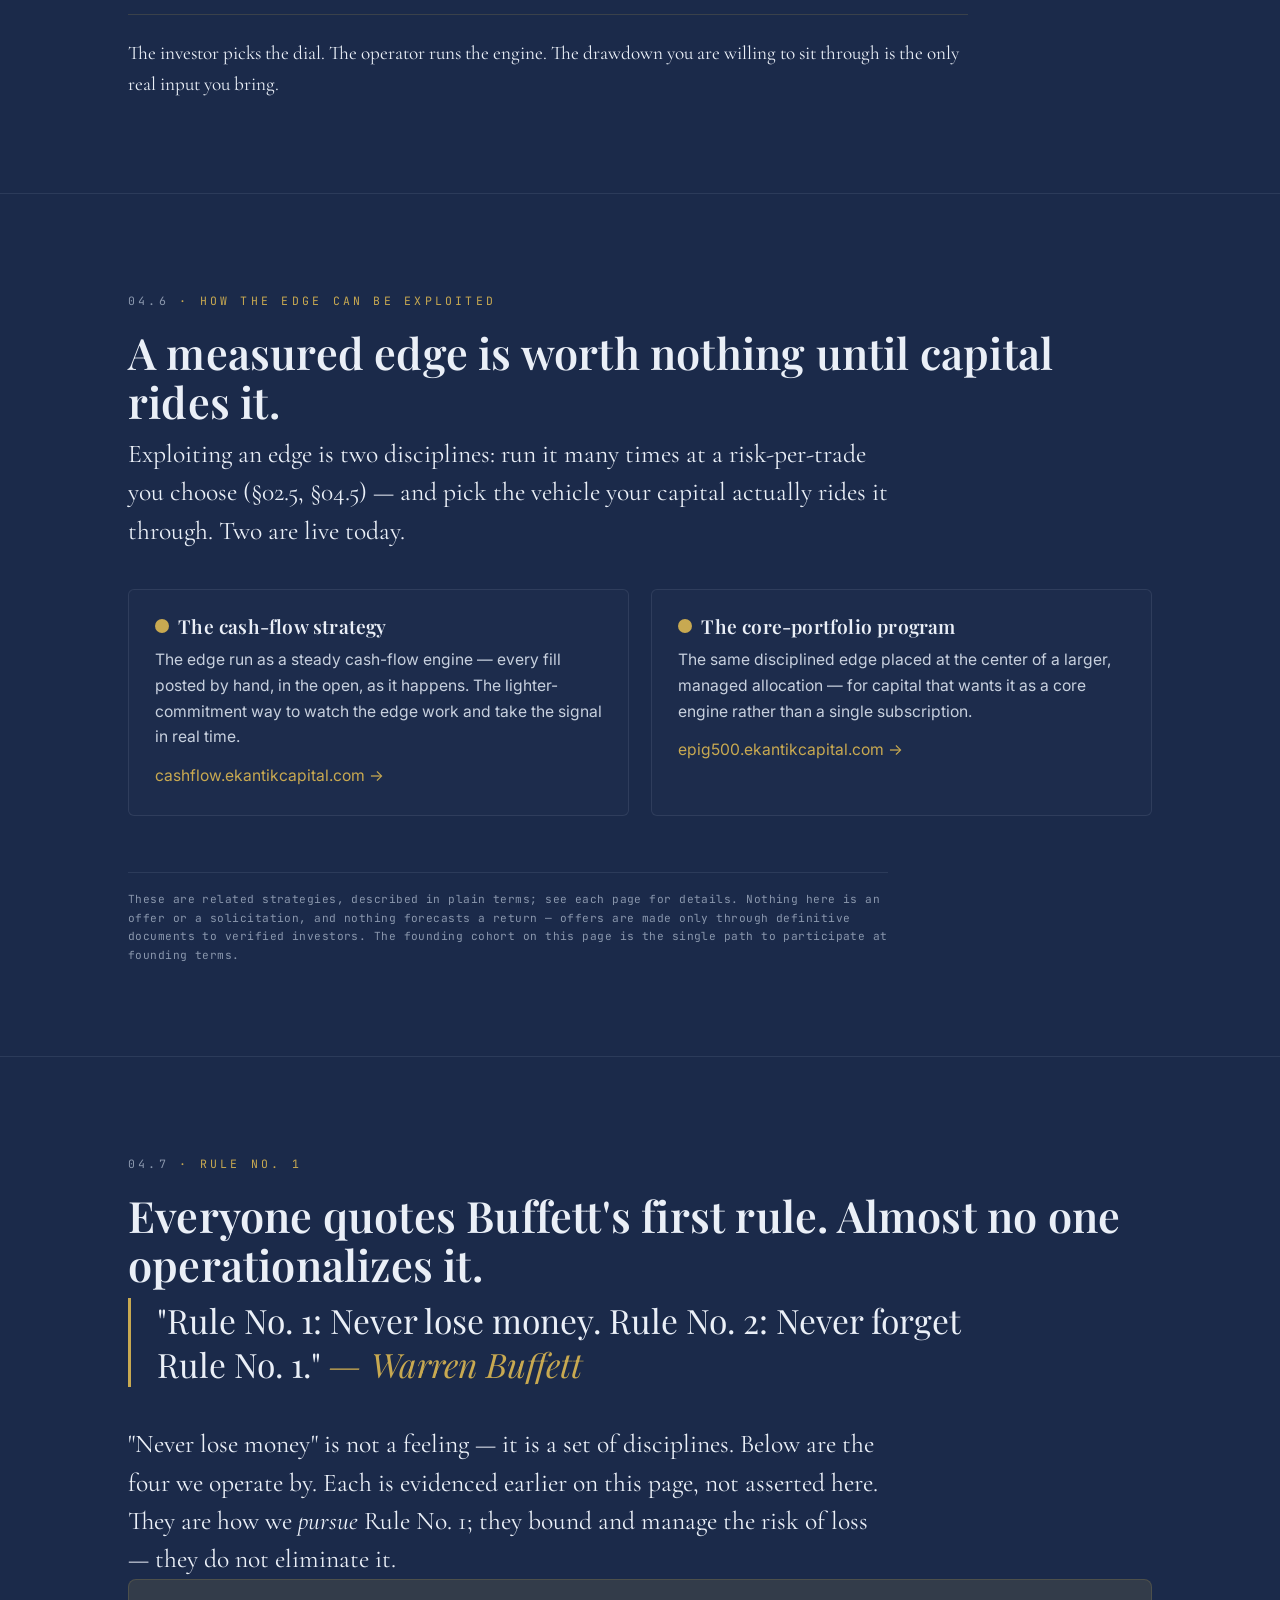
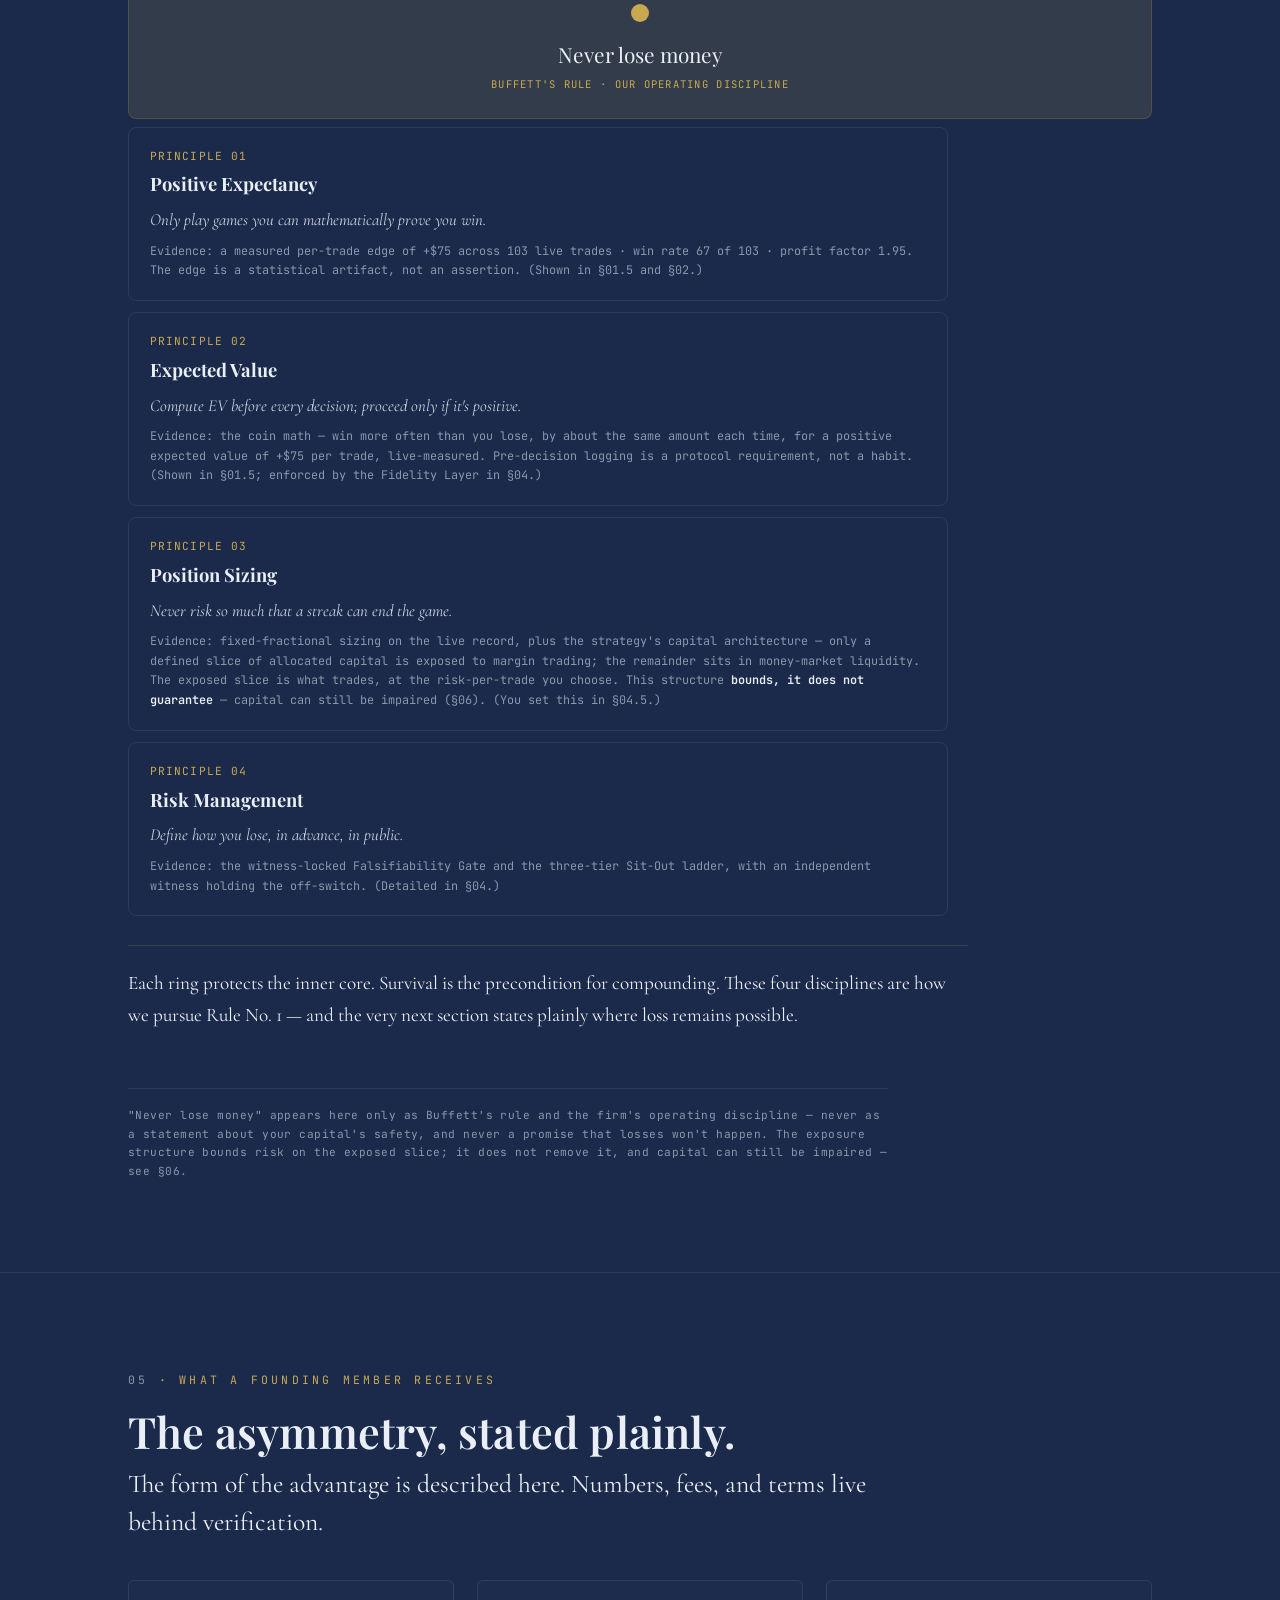
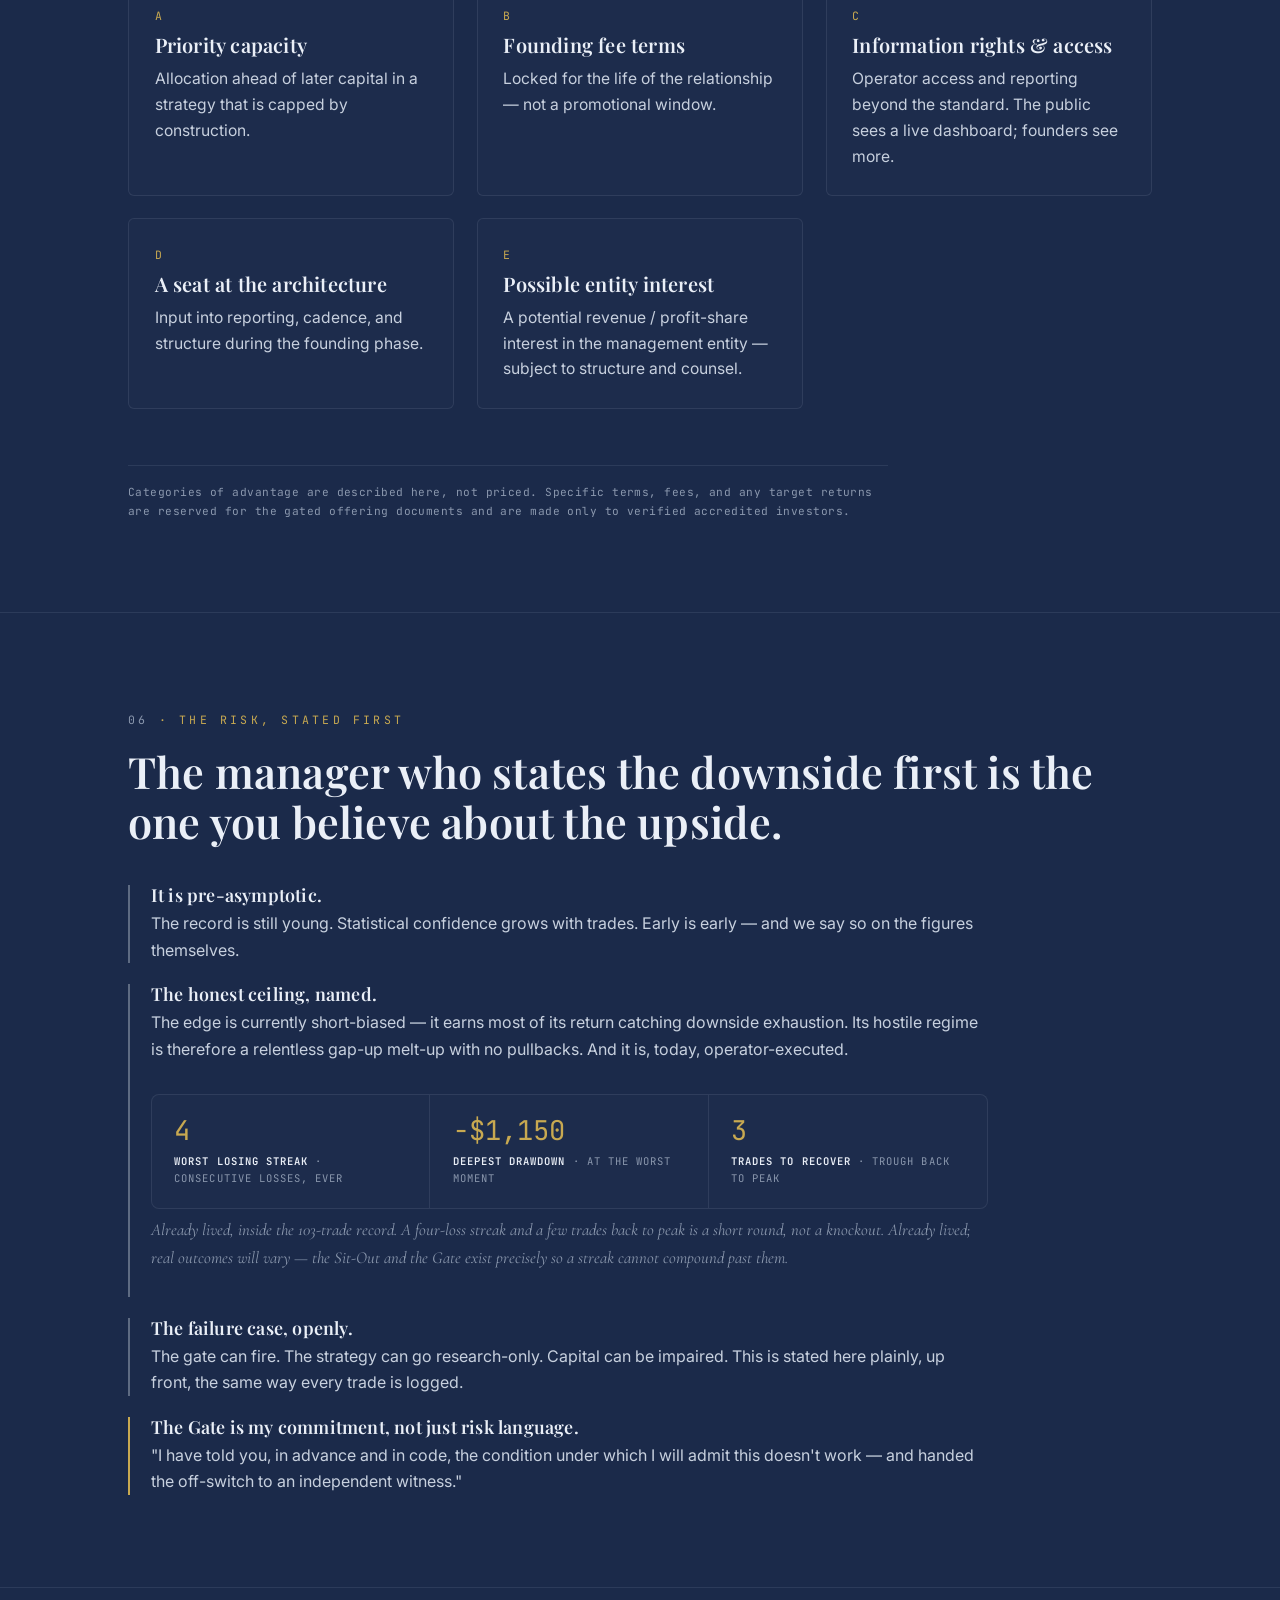
==== commit 65916053: "Add public risk-sizing dial calculator (§04.5) and publish 500-contract capacity (§07) - parser.js: " ====
--- a/index.html
+++ b/index.html
@@ -353,6 +353,27 @@
         .dial-labels .dl p { font-size: 0.85rem; color: var(--slate); margin-top: 0.3rem; }
         .lockstate { display: flex; align-items: center; gap: 0.7rem; justify-content: center; border: 1px dashed var(--hair); border-radius: 8px; padding: 1.1rem; margin-top: 1.8rem; font-family: var(--mono); font-size: 0.8rem; color: var(--slate); }
         .lockstate .lock { color: var(--gold); }
+        /* §04.5 reservation / Kelly calculator — risk-sizing only, no return shown */
+        .calc { border: 1px solid var(--hair); border-radius: 10px; padding: 1.5rem 1.5rem 1.2rem; margin-top: 1.8rem; background: rgba(255,255,255,0.012); }
+        .calc-head { font-family: var(--serif); font-size: 1.12rem; color: var(--ink); line-height: 1.5; margin-bottom: 1.3rem; max-width: 720px; }
+        .calc-row { margin-bottom: 1.2rem; }
+        .calc-row label, .calc-label { display: block; font-family: var(--mono); font-size: 0.7rem; letter-spacing: 0.12em; text-transform: uppercase; color: var(--slate); margin-bottom: 0.55rem; }
+        .calc-input { display: inline-flex; align-items: center; border: 1px solid var(--hair-cool); border-radius: 7px; background: var(--navy-panel); padding: 0 0.9rem; }
+        .calc-input .cur { font-family: var(--mono); color: var(--gold); font-size: 1rem; }
+        .calc-input input { background: transparent; border: none; outline: none; color: var(--ink); font-family: var(--mono); font-size: 1.15rem; padding: 0.7rem 0.4rem; width: 11ch; }
+        .toggle { display: flex; flex-wrap: wrap; gap: 0.5rem; }
+        .toggle button { font-family: var(--mono); font-size: 0.76rem; letter-spacing: 0.04em; color: var(--slate); background: transparent; border: 1px solid var(--hair-cool); border-radius: 7px; padding: 0.6rem 0.9rem; cursor: pointer; transition: color .15s, border-color .15s, background .15s; }
+        .toggle button:hover { color: var(--ink); border-color: var(--hair); }
+        .toggle button.active { color: var(--navy); background: var(--gold); border-color: var(--gold); font-weight: 600; }
+        .calc-out { display: grid; grid-template-columns: repeat(3, 1fr); gap: 0.7rem; margin-top: 1.6rem; }
+        .calc-out .co { border: 1px solid var(--hair-cool); border-radius: 8px; padding: 0.85rem 0.95rem; }
+        .calc-out .co .k { font-family: var(--mono); font-size: 0.64rem; letter-spacing: 0.06em; text-transform: uppercase; color: var(--slate); line-height: 1.4; min-height: 2.5em; }
+        .calc-out .co .v { font-family: var(--display); font-size: 1.5rem; color: var(--ink); margin-top: 0.35rem; }
+        .calc-out .co .v.neg { color: var(--neg); }
+        .calc-empty { display: none; font-family: var(--mono); font-size: 0.78rem; color: var(--slate); margin-top: 1.2rem; }
+        .calc.invalid .calc-out { opacity: 0.32; }
+        .calc.invalid .calc-empty { display: block; }
+        @media (max-width: 760px) { .calc-out { grid-template-columns: 1fr 1fr; } .calc-out .co .k { min-height: 0; } }
         .ring-core { text-align: center; padding: 1.5rem; border: 1px solid var(--hair); border-radius: 8px; background: var(--gold-soft); margin-bottom: 0.5rem; }
         .ring-core .motif { width: 18px; height: 18px; margin: 0 auto 0.5rem; }
         .ring-core .cl { font-family: var(--display); font-size: 1.3rem; color: var(--ink); }
@@ -772,12 +793,39 @@
                 <div class="dl"><div class="nm">Assertive</div><p>more of the edge, deeper drawdown nights</p></div>
             </div>
 
-            <div class="lockstate"><span class="lock">⬚</span> Return &amp; drawdown per setting · <strong style="color:var(--ink)">Verify to view</strong></div>
-
-            <div class="note-box">
-                <div class="t">Why the numbers aren't here</div>
-                <p>The exact return and drawdown for each setting — including the live setting that produced this record, and the settings most members choose — are in the verified briefing. We don't publish them here, by choice: specific return figures belong in offering documents shown only to verified investors, not on an open page.</p>
-            </div>
+            <div class="calc figure-numeric" id="sizeCalc">
+                <div class="calc-head">Set the dial yourself. This sizes <strong>risk</strong>, not reward — contracts and drawdown, never a projected return.</div>
+                <div class="calc-row">
+                    <label for="calcCapital">Risk capital — the slice that trades</label>
+                    <div class="calc-input"><span class="cur">$</span><input type="number" id="calcCapital" value="250000" min="0" step="1000" inputmode="numeric"></div>
+                </div>
+                <div class="calc-row">
+                    <span class="calc-label">Dial — fraction of full Kelly</span>
+                    <div class="toggle" id="calcKelly" role="group" aria-label="Kelly fraction">
+                        <button type="button" data-frac="0.05">1/20 · cautious</button>
+                        <button type="button" data-frac="0.10" class="active">1/10 · recommended</button>
+                        <button type="button" data-frac="0.25">1/4 · live setting</button>
+                        <button type="button" data-frac="0.50">1/2 · assertive</button>
+                    </div>
+                </div>
+                <div class="calc-out">
+                    <div class="co"><div class="k">ES contracts</div><div class="v" id="oN">—</div></div>
+                    <div class="co"><div class="k">Share of the 500-contract ceiling</div><div class="v" id="oCap">—</div></div>
+                    <div class="co"><div class="k">Risk per trade, at this dial</div><div class="v" id="oRiskPct">—</div></div>
+                    <div class="co"><div class="k">Your 1R, in dollars</div><div class="v" id="oOneR">—</div></div>
+                    <div class="co"><div class="k">Worst drawdown already lived, in R</div><div class="v" id="oDdR">—</div></div>
+                    <div class="co"><div class="k">That drawdown, in dollars</div><div class="v neg" id="oDd$">—</div></div>
+                    <div class="co"><div class="k">…as % of your risk capital</div><div class="v neg" id="oDdPct">—</div></div>
+                    <div class="co"><div class="k">Trades to recover (lived)</div><div class="v" id="oRecover">—</div></div>
+                    <div class="co"><div class="k">Full-Kelly fraction (a ceiling, not a setting)</div><div class="v" id="oFstar">—</div></div>
+                </div>
+                <p class="calc-empty" id="calcEmpty">Enter a risk-capital figure above to size the dial.</p>
+            </div>
+            <div class="figure-fallback note-box">
+                <div class="t">The calculator needs the live record</div>
+                <p>The dial calculator computes from this page's own live trade log. With the record unavailable it stays hidden — open the <a href="dashboard.html">live dashboard</a> to see every fill, and the exact sizing per setting is walked through in the verified briefing.</p>
+            </div>
+            <p class="compliance-bar figure-numeric">This tool sizes risk, not reward. It maps a chosen fraction of the Kelly criterion to a contract count and the drawdown that sizing has historically required — it does not project, forecast, or imply any return or profit, and none is shown. Figures derive from a young, pre-asymptotic live record; the Kelly fraction is computed from a payoff ratio and win frequency that will vary, and full Kelly is shown only as a mathematical ceiling no disciplined operator runs. Drawdown is scaled from the worst loss the record has <em>already lived</em>, not a maximum — deeper is possible and capital can be impaired (§06). Nothing here is an offer or solicitation; offers are made only through definitive documents to verified investors.
 
             <p class="band-close">The investor picks the dial. The operator runs the engine. The drawdown you are willing to sit through is the only real input you bring.</p>
         </div>
@@ -914,22 +962,24 @@
         <div class="wrap">
             <span class="kicker"><span class="num">07</span> · Structural scarcity</span>
             <h2>Real scarcity. Nothing invented.</h2>
-            <p class="lede">No countdowns, no "act now," no manufactured spots remaining. Two caps, both structural.</p>
+            <p class="lede">No countdowns, no "act now," no manufactured spots remaining. Two caps, both structural — and one of them is a hard number.</p>
 
             <div class="caps">
                 <div class="cap">
-                    <div class="lab">Cap one — strategy</div>
-                    <div class="big">Capacity ceiling</div>
-                    <p>The edge degrades past a size the market can absorb. The strategy has a structural ceiling on assets — stated honestly, behind the gate.</p>
+                    <div class="lab">Cap one — strategy capacity</div>
+                    <div class="big">500 ES contracts</div>
+                    <p>The edge degrades past the size the market can absorb. The structural ceiling is roughly 500 ES-equivalent contracts of working exposure — a fixed property of the strategy, not a sales lever. Founding capital reserves a share of that ceiling the way you reserve compute: AWS Reserved Instances, OpenAI Provisioned Throughput, a Medallion-style closed book. The capacity is finite and stated; what you pay for it is confirmed in the briefing.</p>
                 </div>
                 <div class="cap">
                     <div class="lab">Cap two — cohort</div>
                     <div class="big">Founding seats</div>
-                    <p>A specific, small number of founding seats with a genuine closing condition — closing at a set member count or committed-AUM threshold, whichever comes first.</p>
-                </div>
-            </div>
-
-            <p class="closing-line">"The founding cohort closes at a fixed number of members or a committed-capital threshold, whichever comes first. After that, terms reset to standard. This is not a promotion; it is the structure." <span class="muted" style="font-size:1rem;">The specific caps are confirmed in the briefing.</span></p>
+                    <p>A specific, small number of founding seats with a genuine closing condition — closing at a set member count or committed-AUM threshold, whichever comes first. Those exact thresholds stay behind the gate.</p>
+                </div>
+            </div>
+
+            <p class="closing-line">"Capacity is roughly 500 ES-equivalent contracts. Founding members reserve a slice of a finite book before it fills — provisioned throughput, not a promotion. After the cohort closes at a fixed member or committed-capital threshold, terms reset to standard. This is the structure, not a countdown." <span class="muted" style="font-size:1rem;">The cohort thresholds are confirmed in the briefing.</span></p>
+
+            <p class="compliance-bar">The 500-contract figure is an operational capacity limit on the strategy — the size the market can absorb before the edge degrades — not a performance claim, a target, or a statement of assets under management. Member-count and committed-capital thresholds are disclosed only in the verified briefing. Nothing here is an offer or solicitation.</p>
         </div>
     </section>
 
@@ -1150,6 +1200,45 @@
                     set("r6Dd", "−" + usdPlain(full["maxDrawdown$"]));
                     set("r6Rec", full.recovery == null ? "—" : full.recovery);
                     set("r6Count", full.tradeCount);
+
+                    // §04.5 — interactive risk-sizing dial (sizing + risk only, no return)
+                    wireCalc(full);
+
+                    function wireCalc(stats) {
+                        const box = document.getElementById("sizeCalc");
+                        const capEl = document.getElementById("calcCapital");
+                        if (!box || !capEl) return;
+                        const pct1 = x => (x == null ? "—" : (x * 100).toFixed(1) + "%");
+                        let frac = 0.10;
+                        function recompute() {
+                            const cap = parseFloat(capEl.value);
+                            const s = EkantikParser.sizing(stats, { riskCapital: cap, kellyFraction: frac });
+                            box.classList.toggle("invalid", !s.valid || s.N === 0);
+                            set("oN", s.valid ? s.N : "—");
+                            set("oCap", s.valid ? s.N + " of " + s.capContracts + " · " + pct1(s.capShare) : "—");
+                            set("oRiskPct", s.valid ? pct1(s.riskPct) : "—");
+                            set("oOneR", s.valid ? usdPlain(s.oneR_dollars) : "—");
+                            set("oDdR", s.valid && s.ddR != null ? s.ddR.toFixed(1) + "R" : "—");
+                            set("oDd$", s.valid && s.drawdown_dollars ? "−" + usdPlain(s.drawdown_dollars) : "—");
+                            set("oDdPct", s.valid ? pct1(s.drawdown_pct) : "—");
+                            set("oRecover", s.valid && s.recoveryTrades != null ? s.recoveryTrades : "—");
+                            set("oFstar", s.fStar != null ? pct1(s.fStar) : "—");
+                            const empty = document.getElementById("calcEmpty");
+                            if (empty) empty.textContent = (s.valid && s.N === 0)
+                                ? "At this capital and dial, sizing rounds below a single contract — turn the dial up or add capital."
+                                : "Enter a risk-capital figure above to size the dial.";
+                        }
+                        capEl.addEventListener("input", recompute);
+                        box.querySelectorAll("#calcKelly button").forEach(b => {
+                            b.addEventListener("click", () => {
+                                box.querySelectorAll("#calcKelly button").forEach(x => x.classList.remove("active"));
+                                b.classList.add("active");
+                                frac = parseFloat(b.getAttribute("data-frac"));
+                                recompute();
+                            });
+                        });
+                        recompute();
+                    }
                 })
                 .catch(() => {
                     /* TASK 1: deterministic degrade — never a fabricated number,
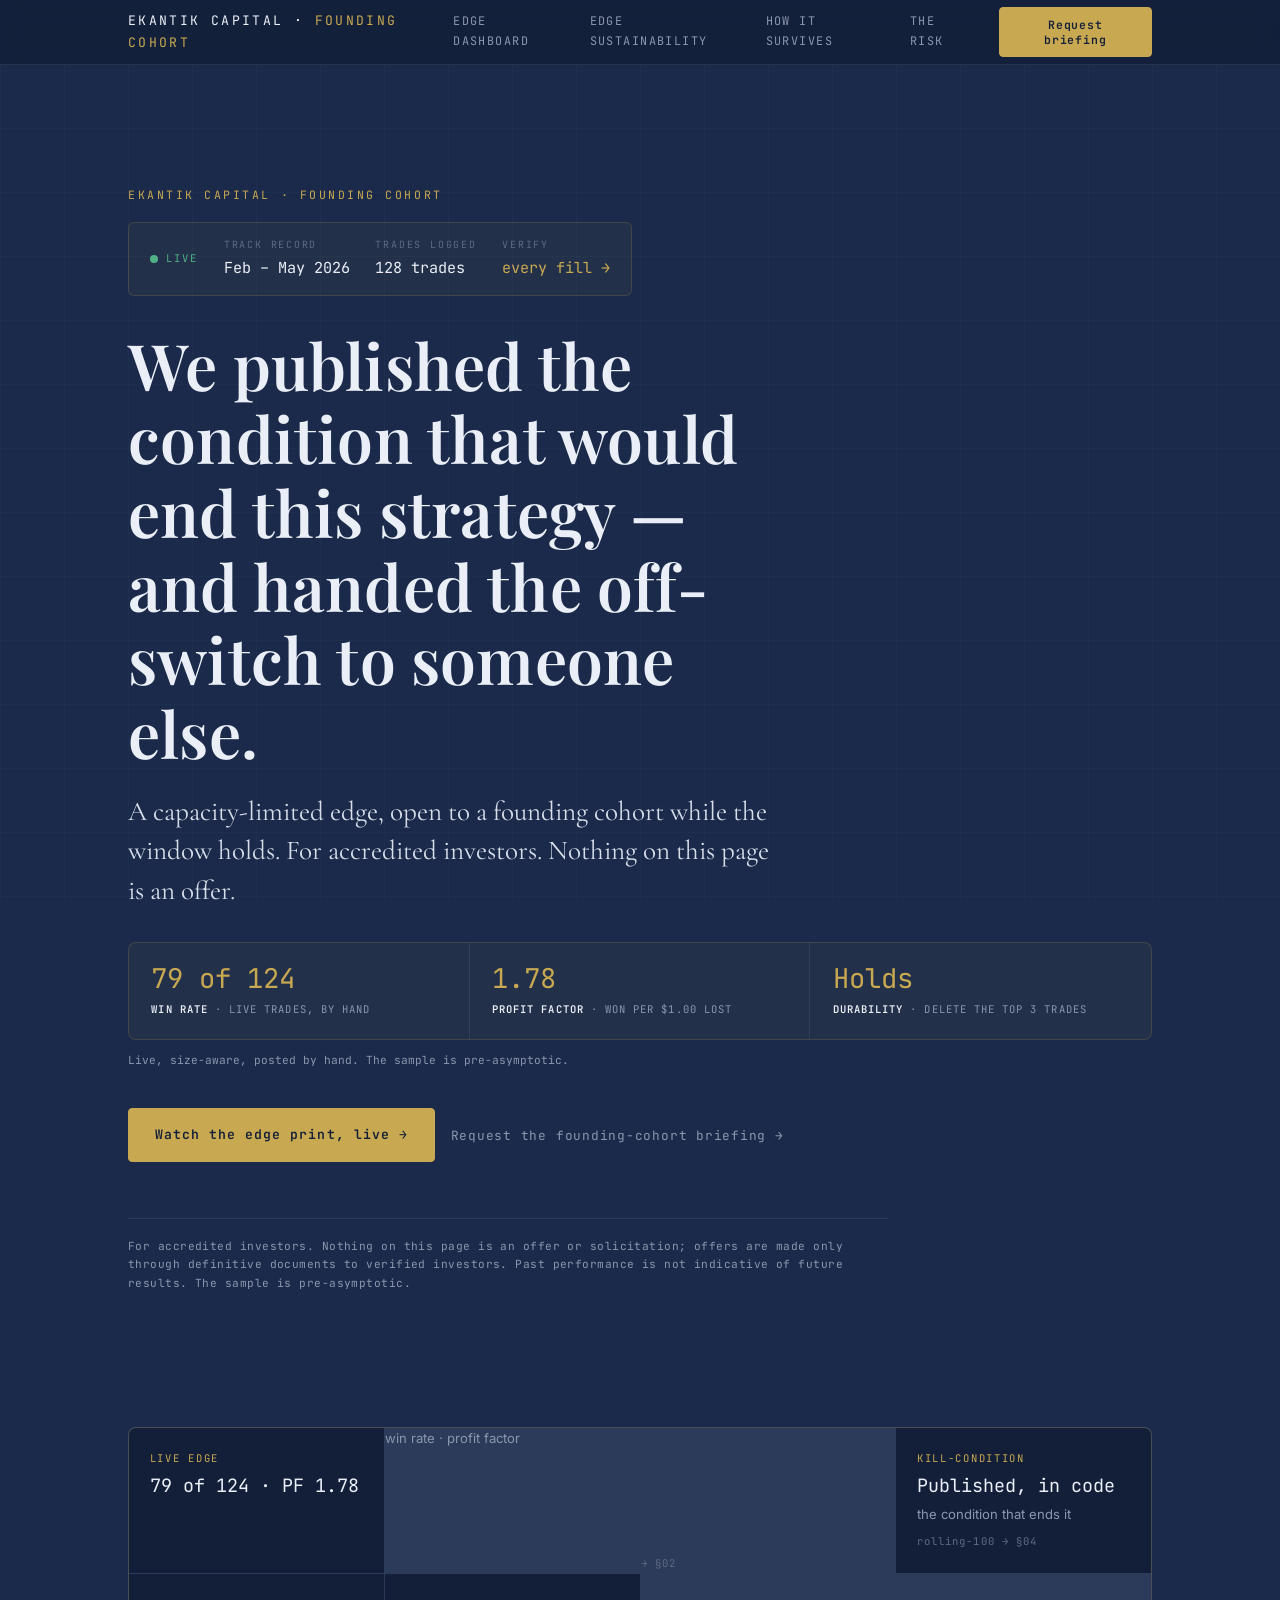
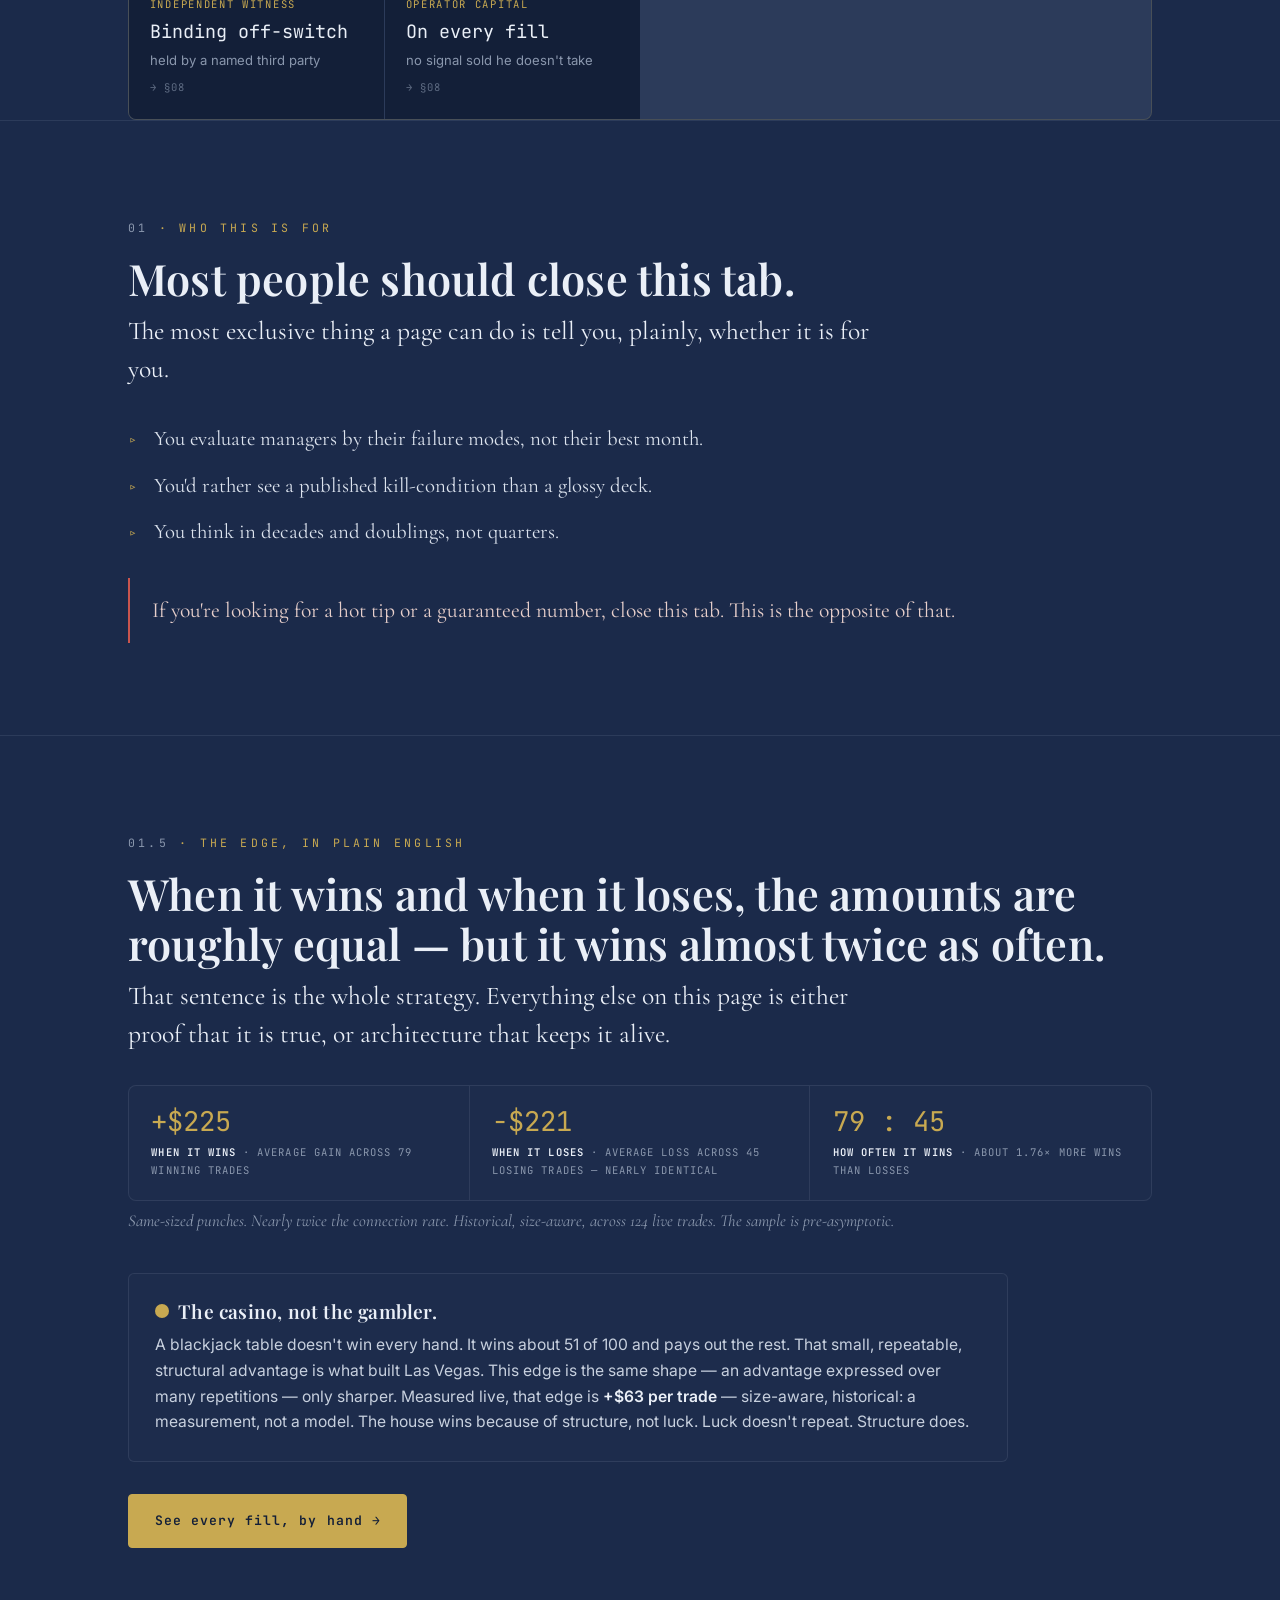
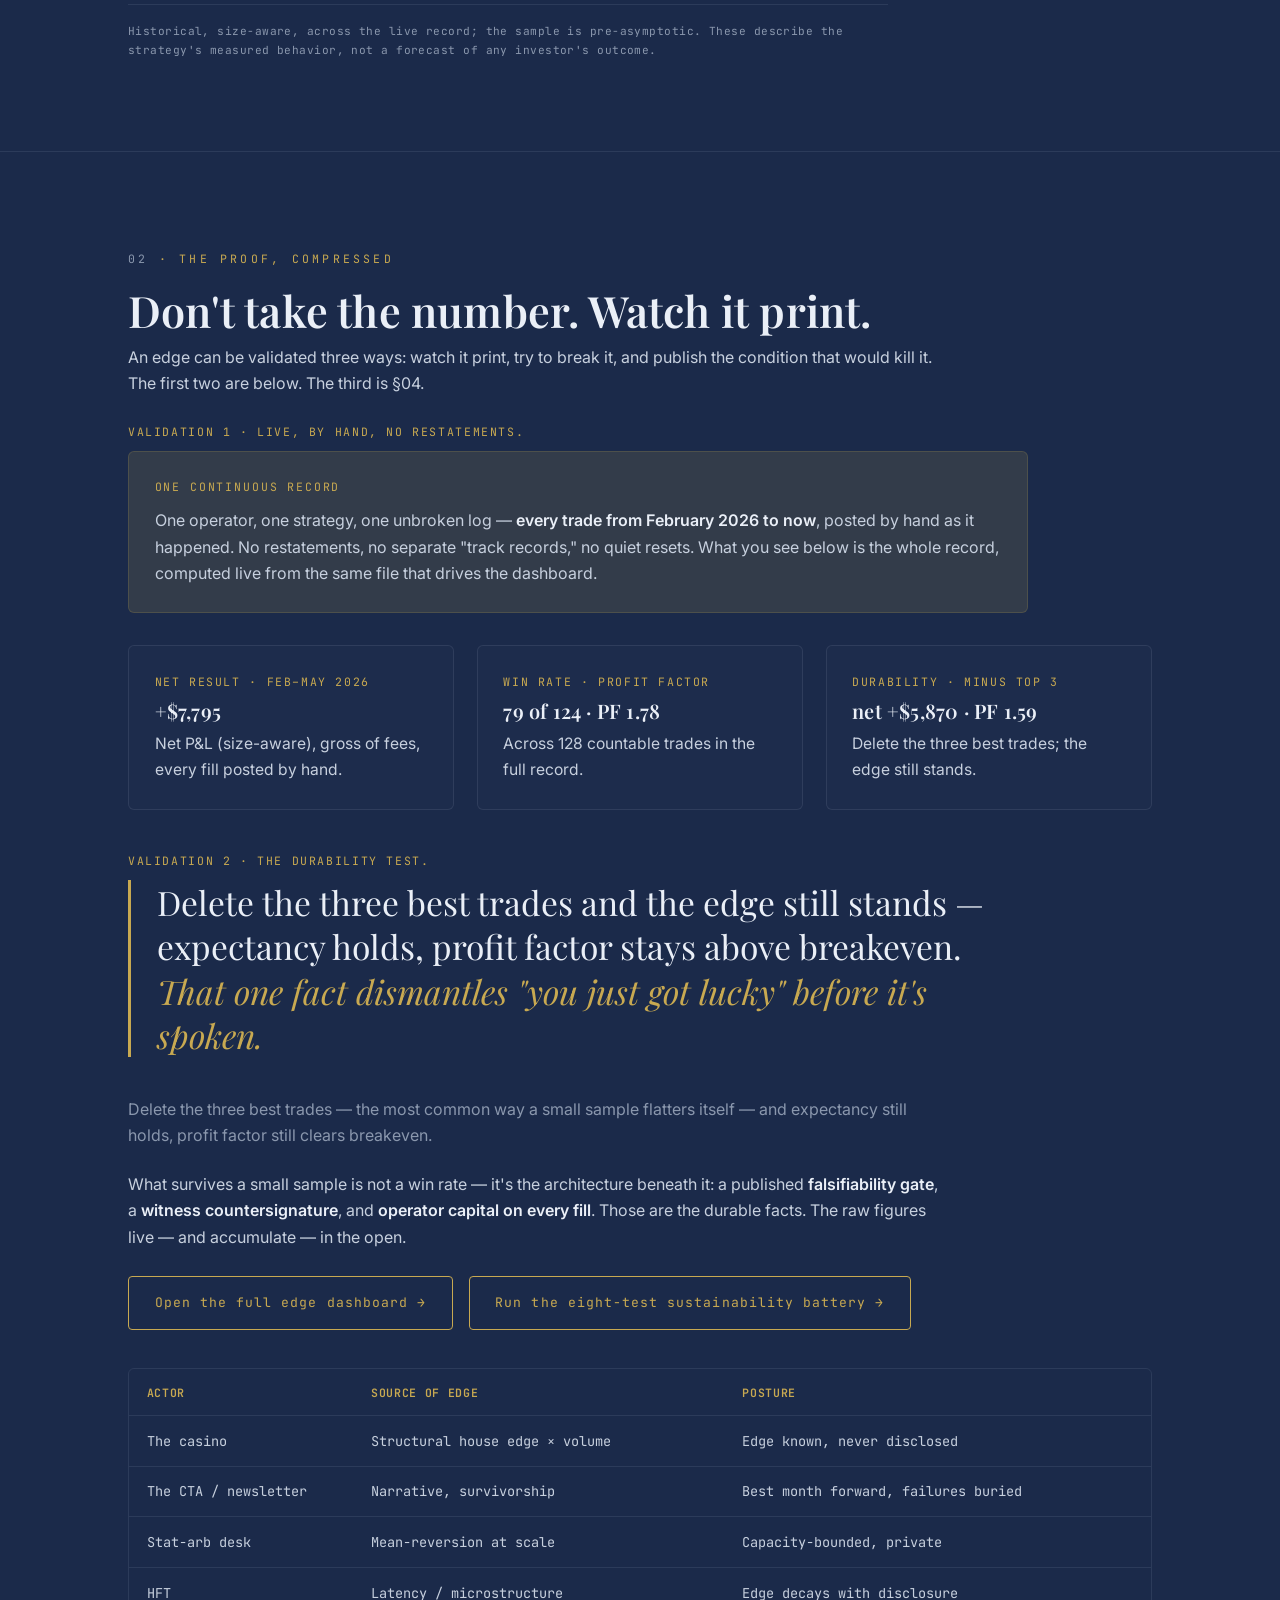
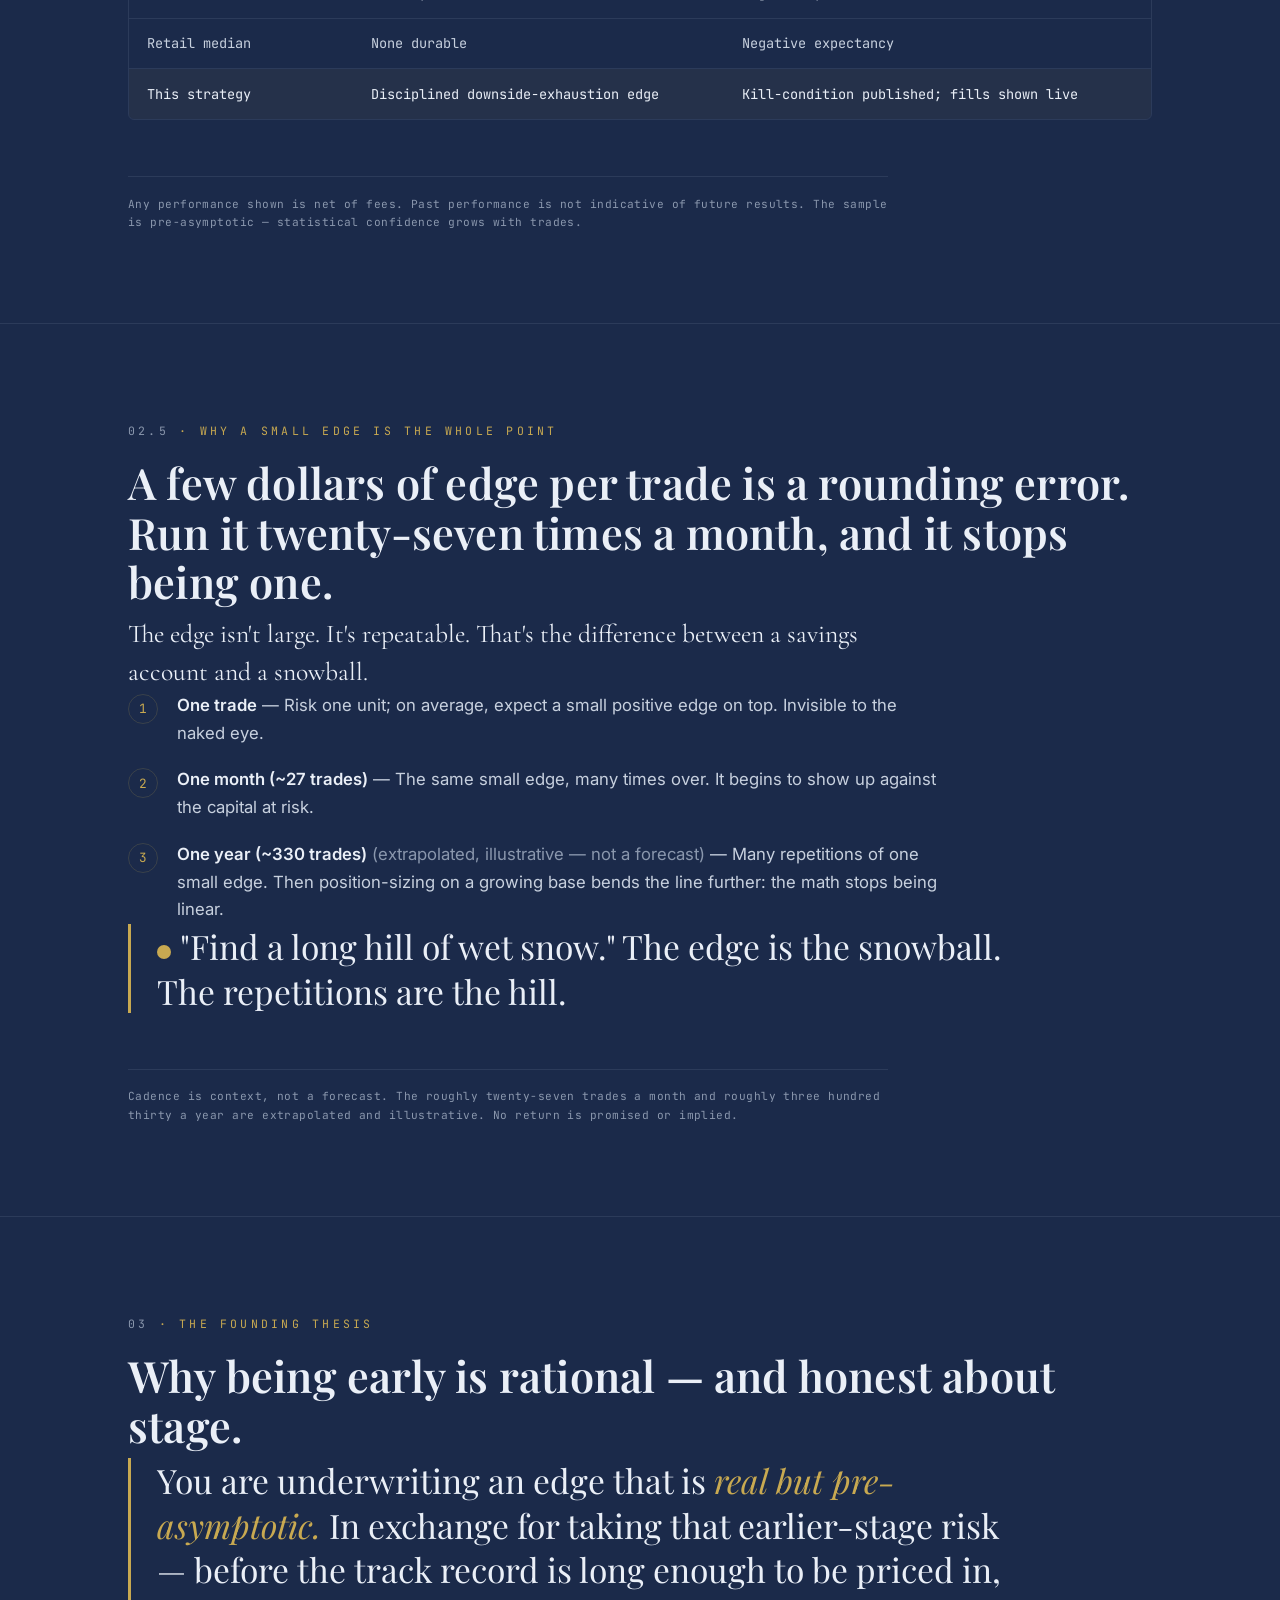
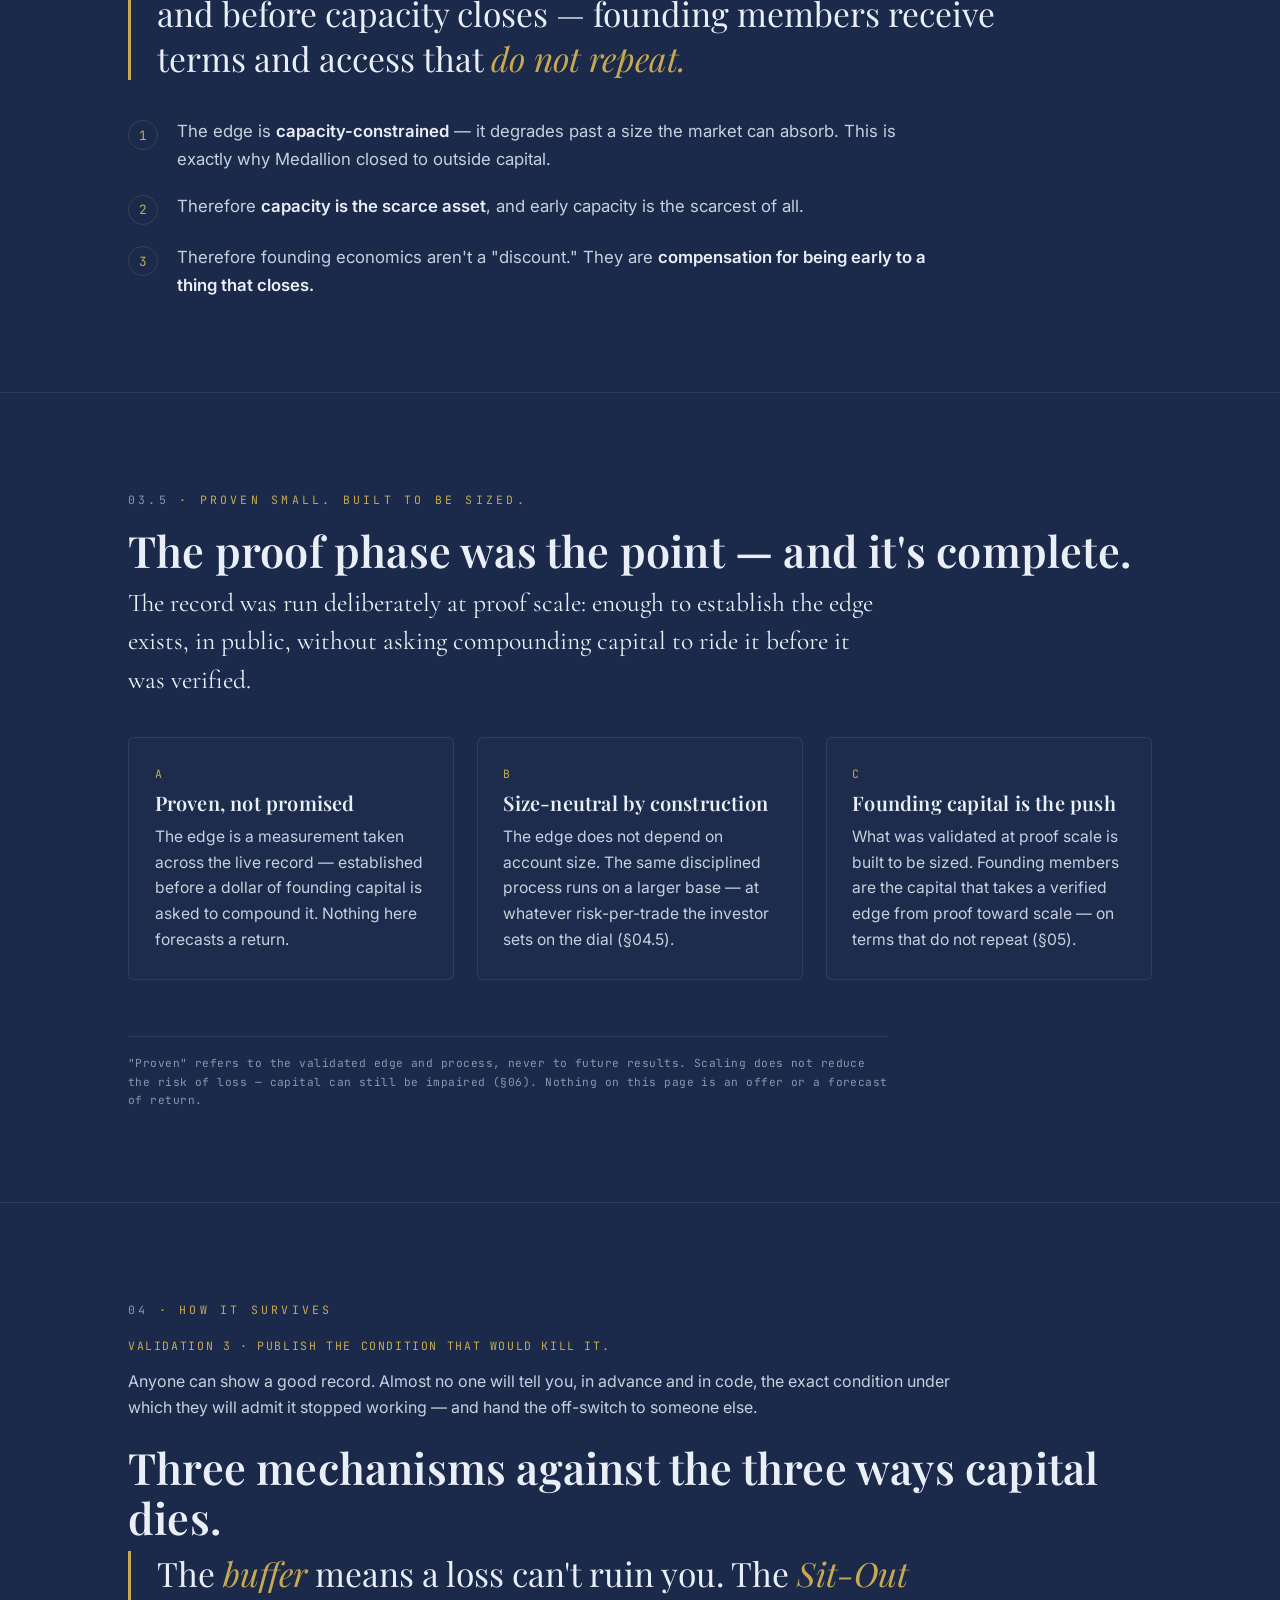
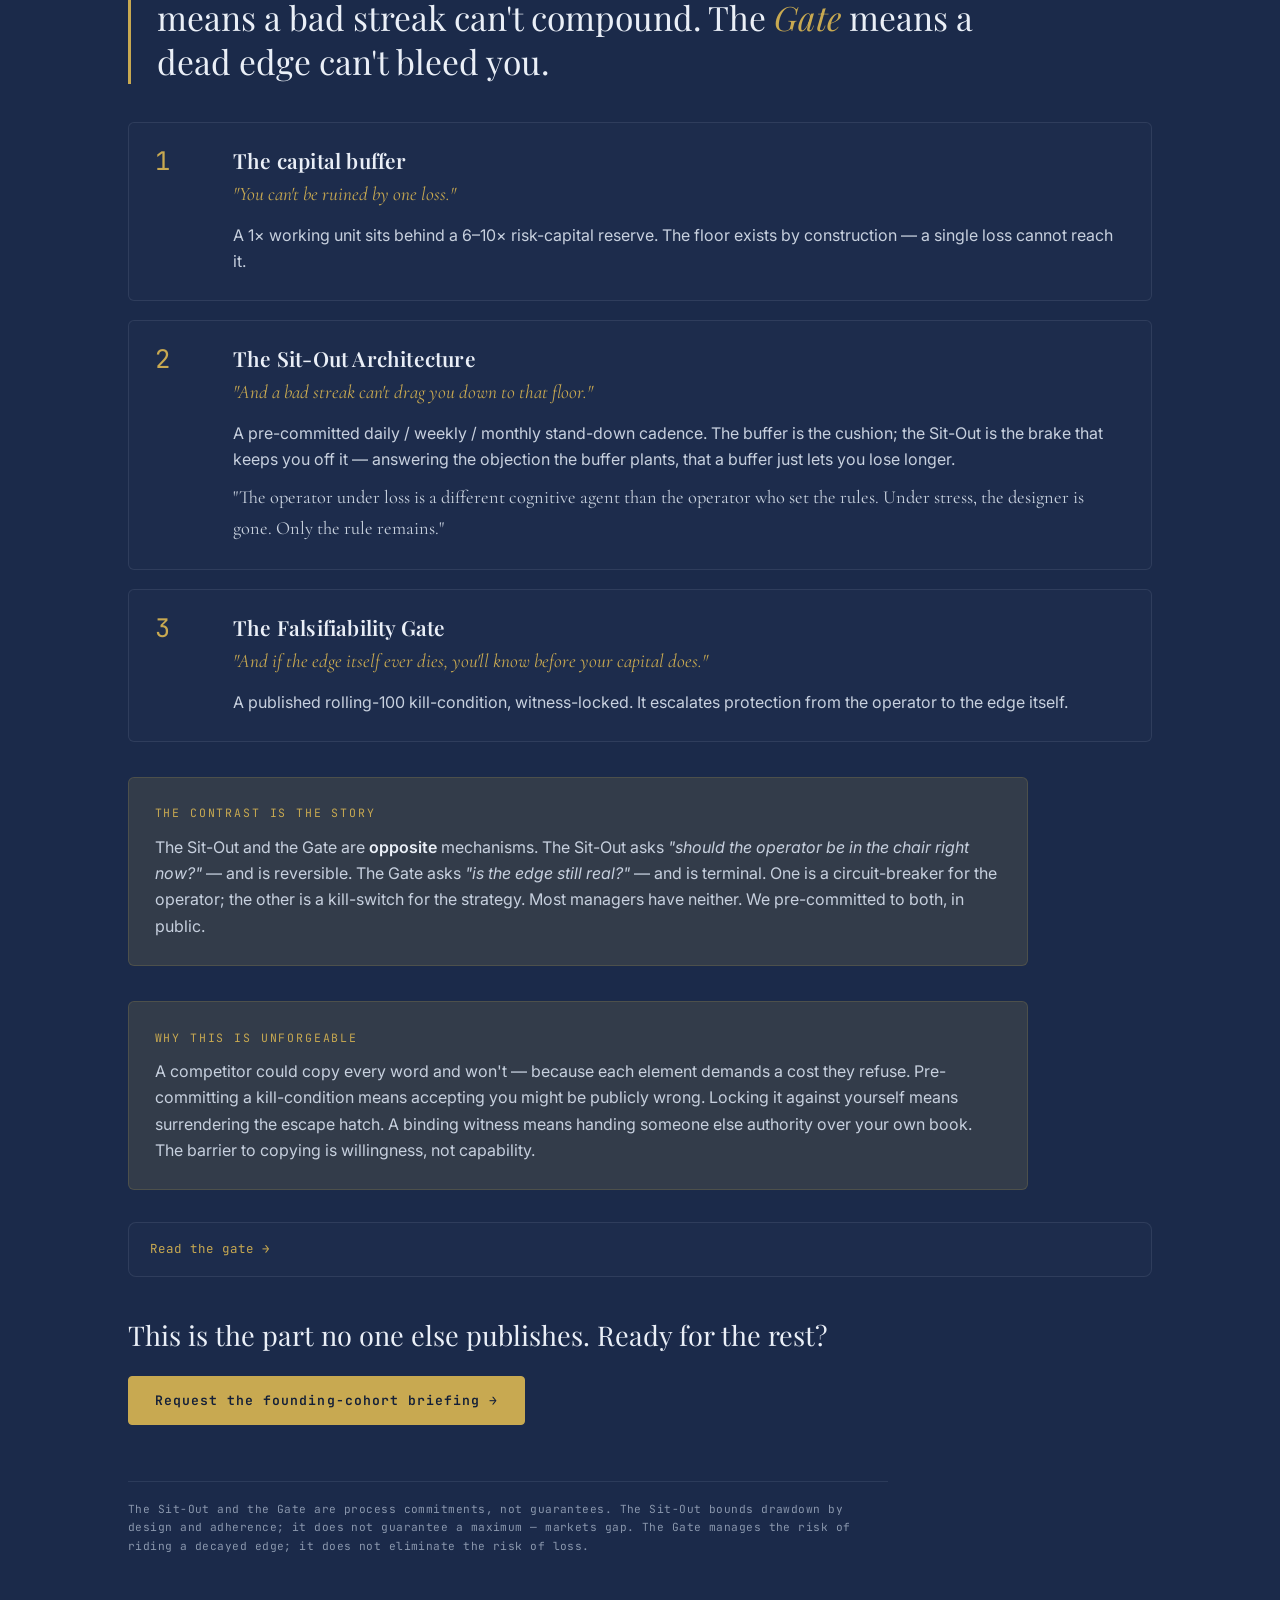
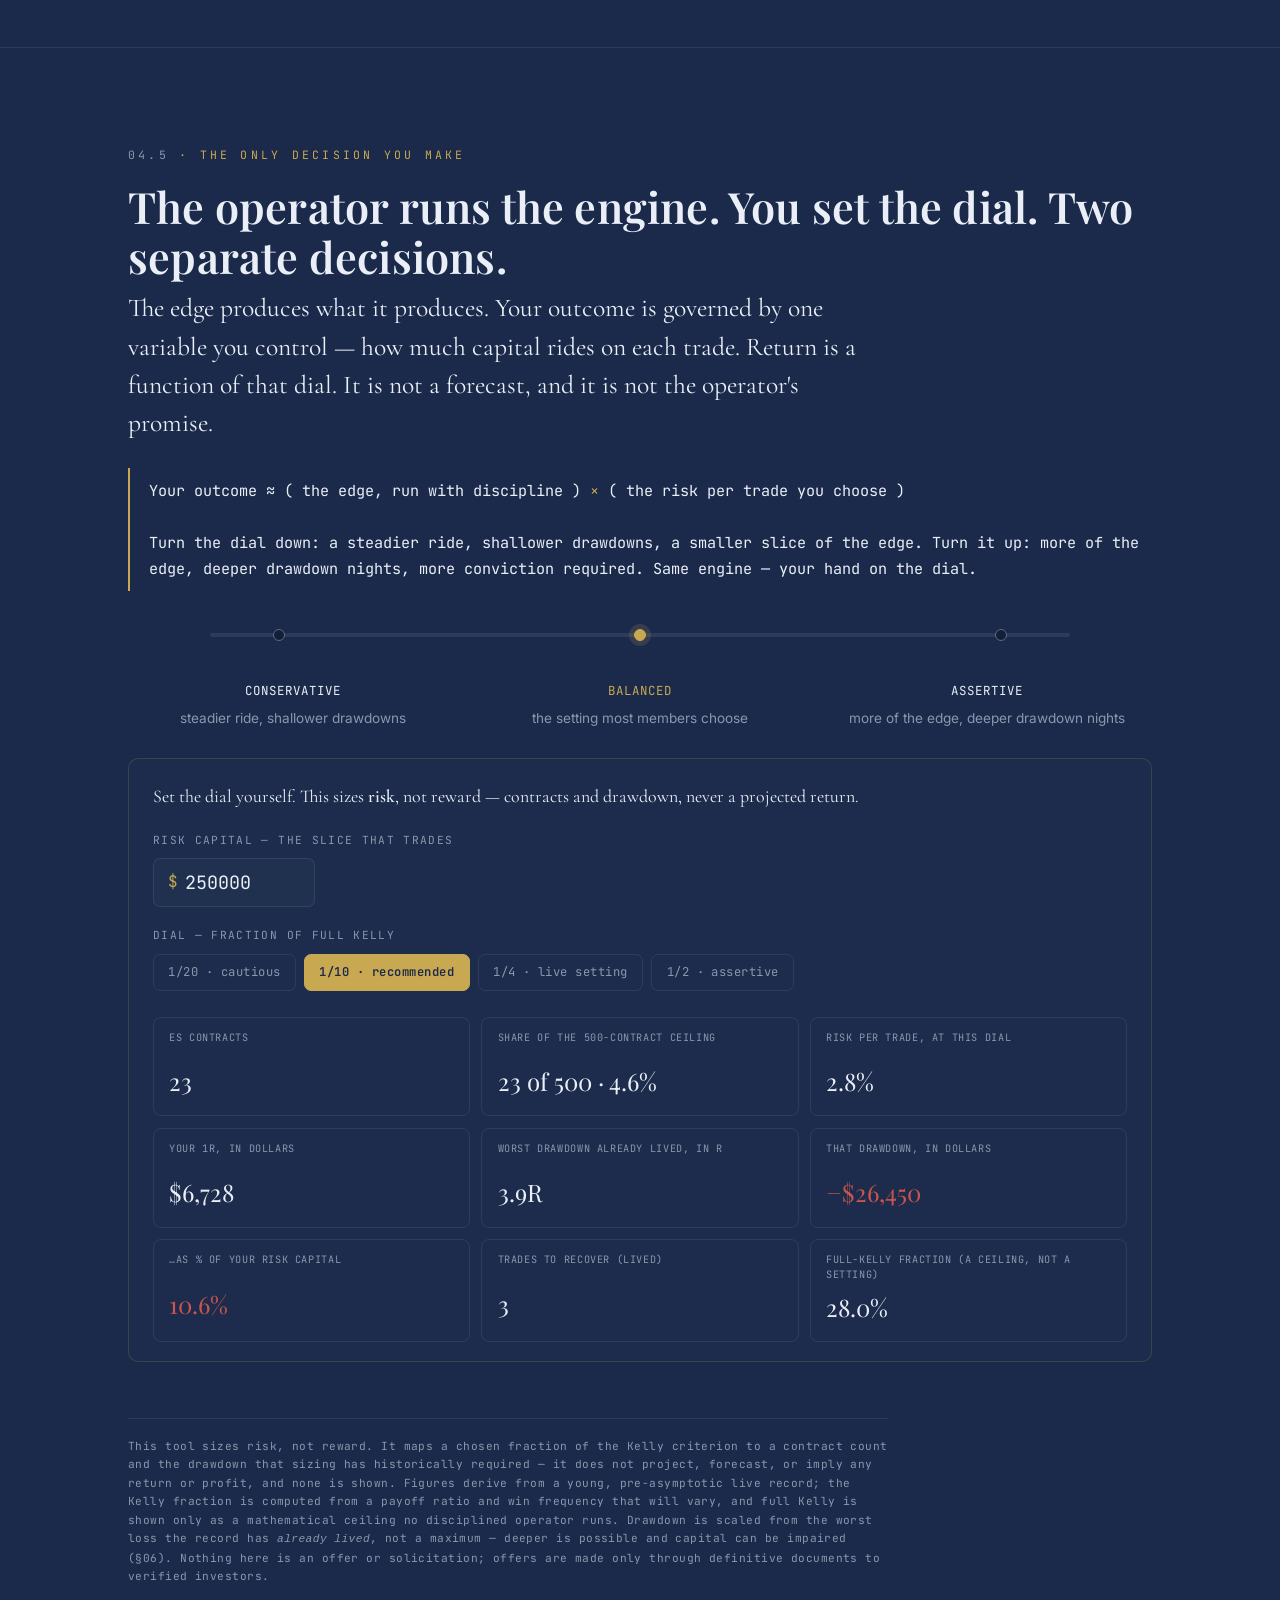
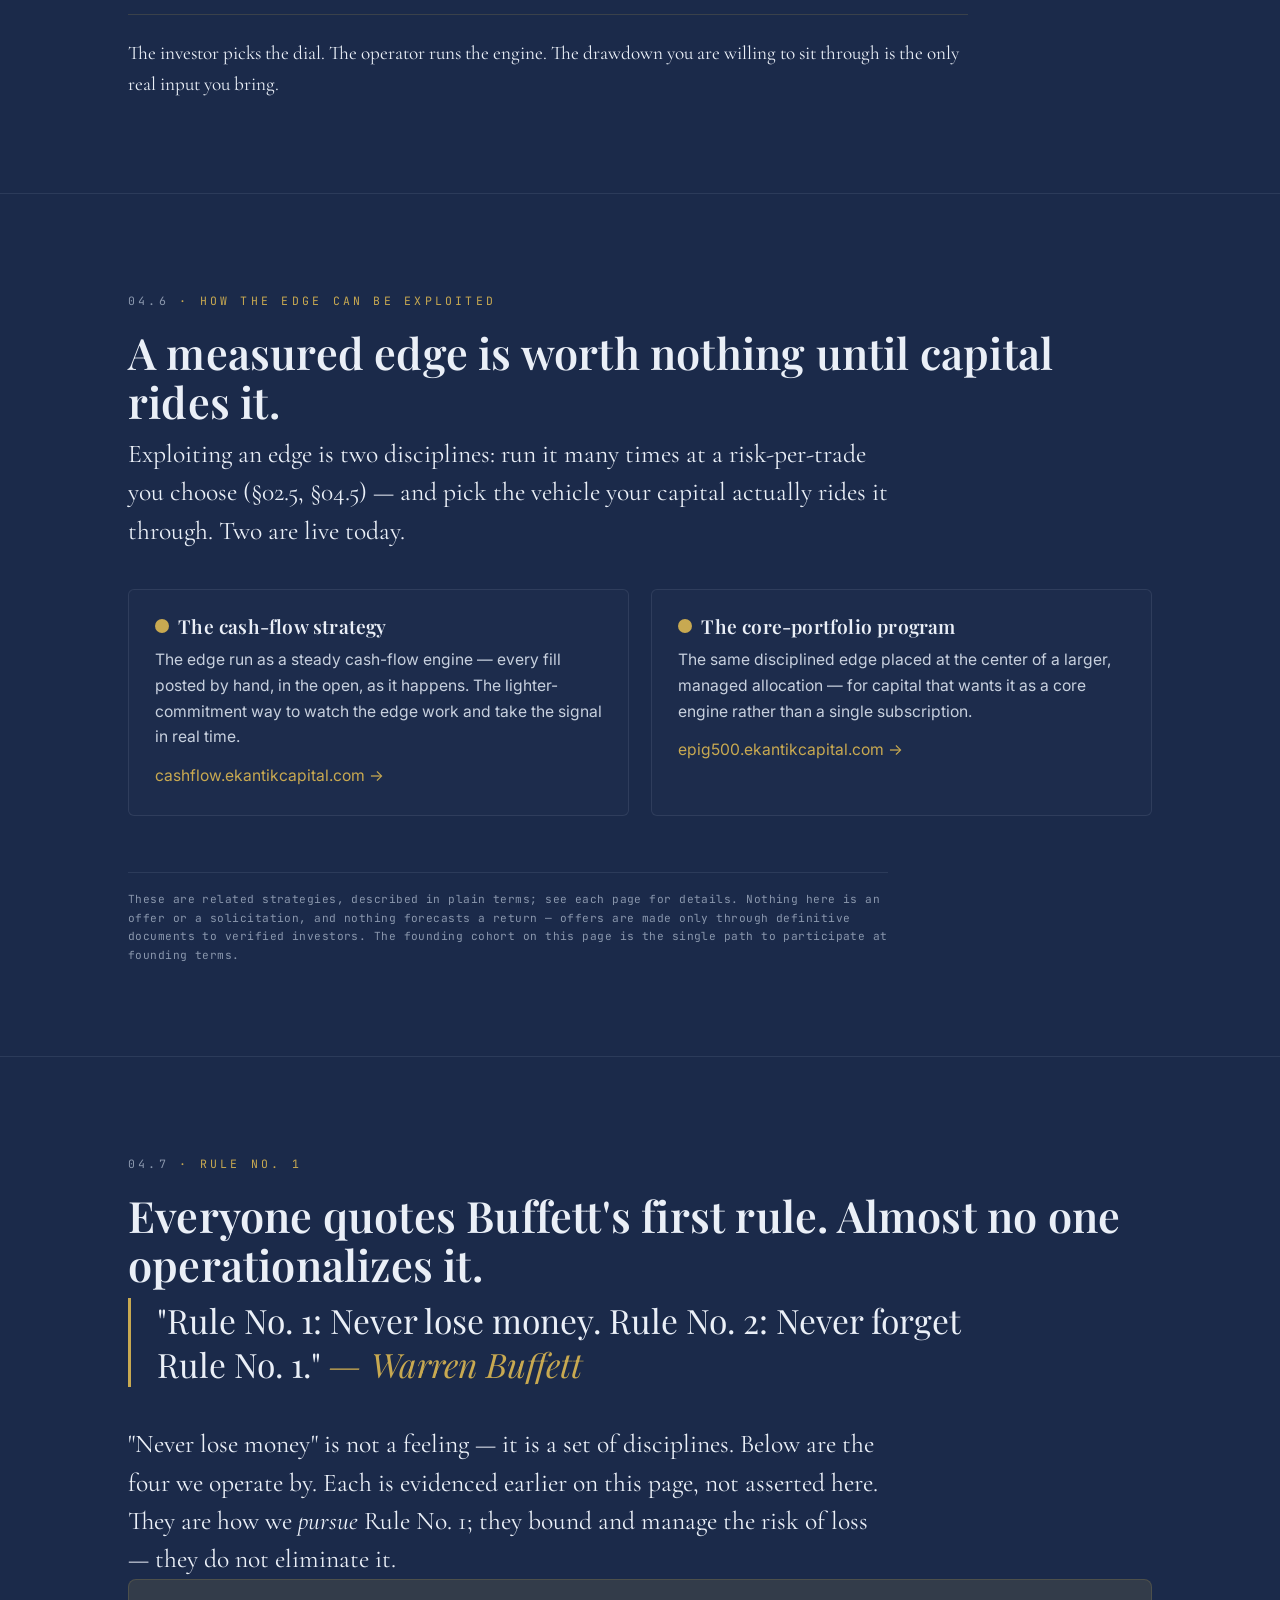
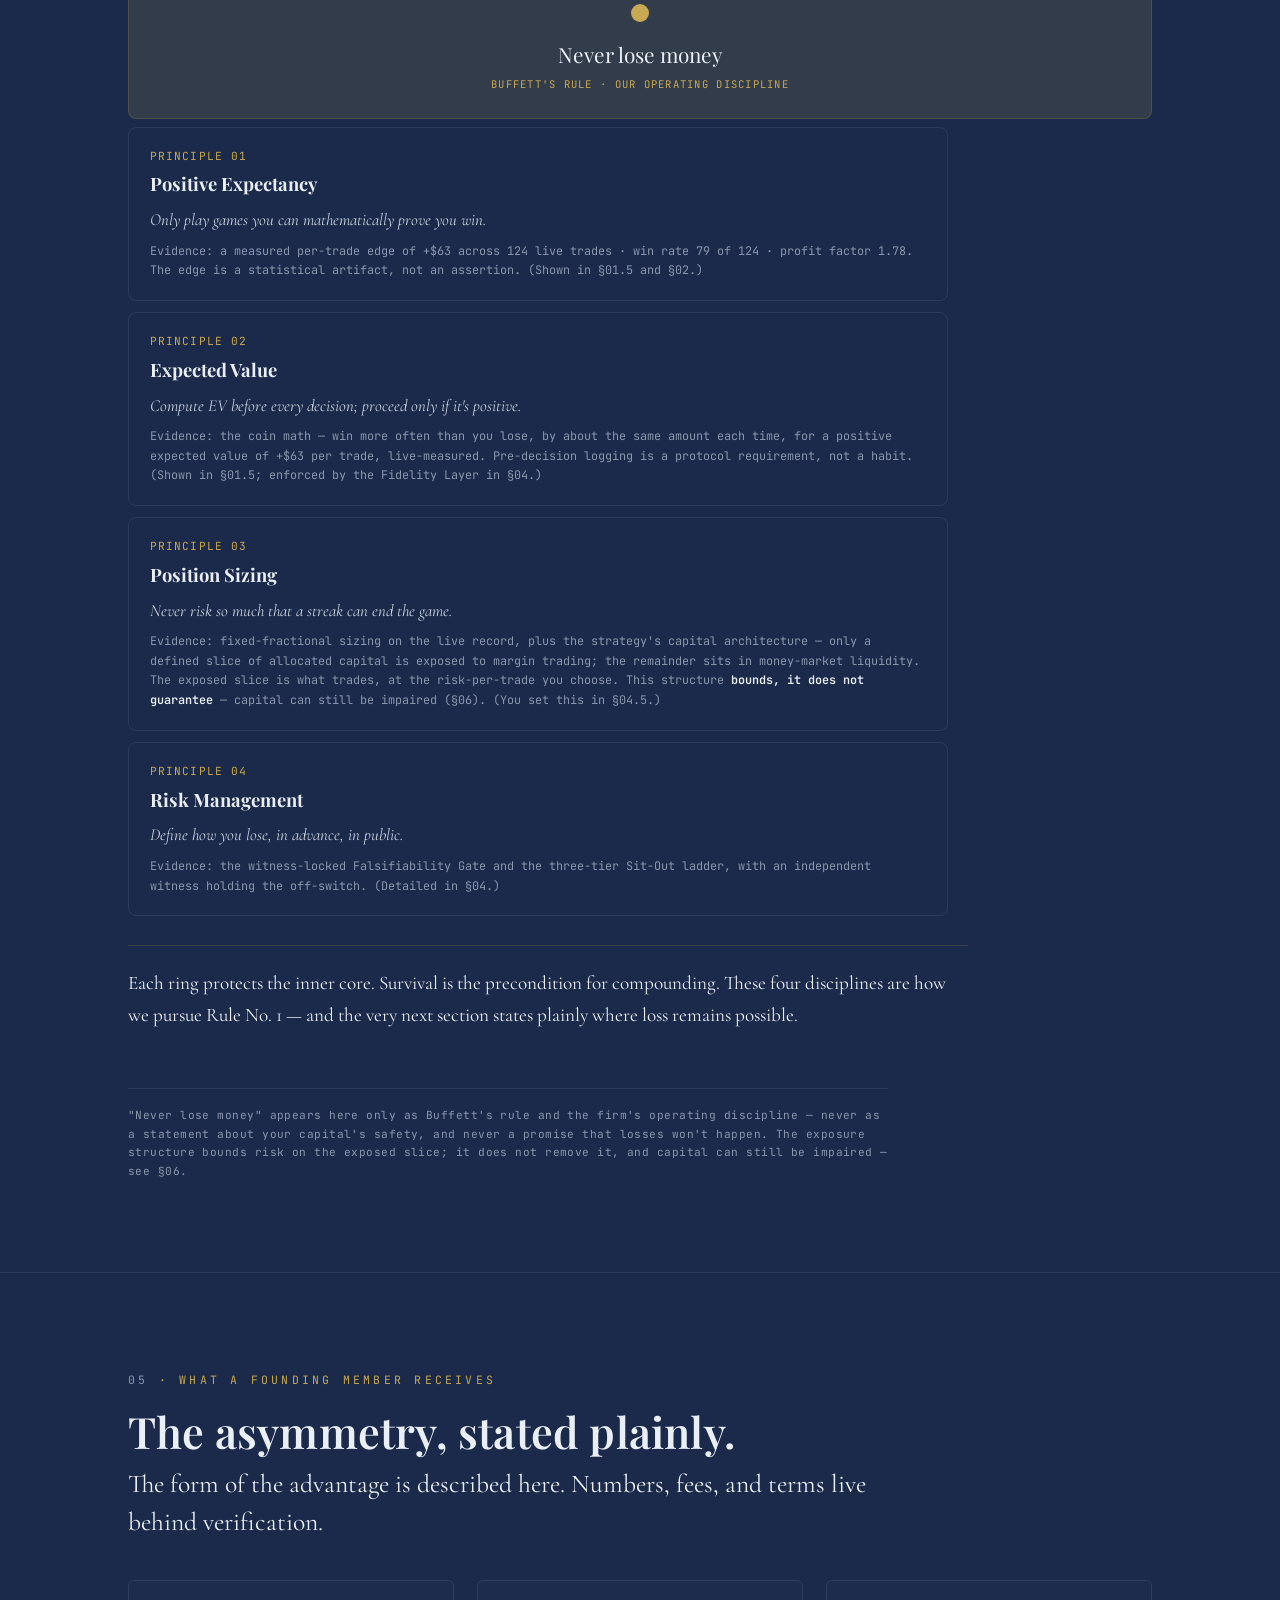
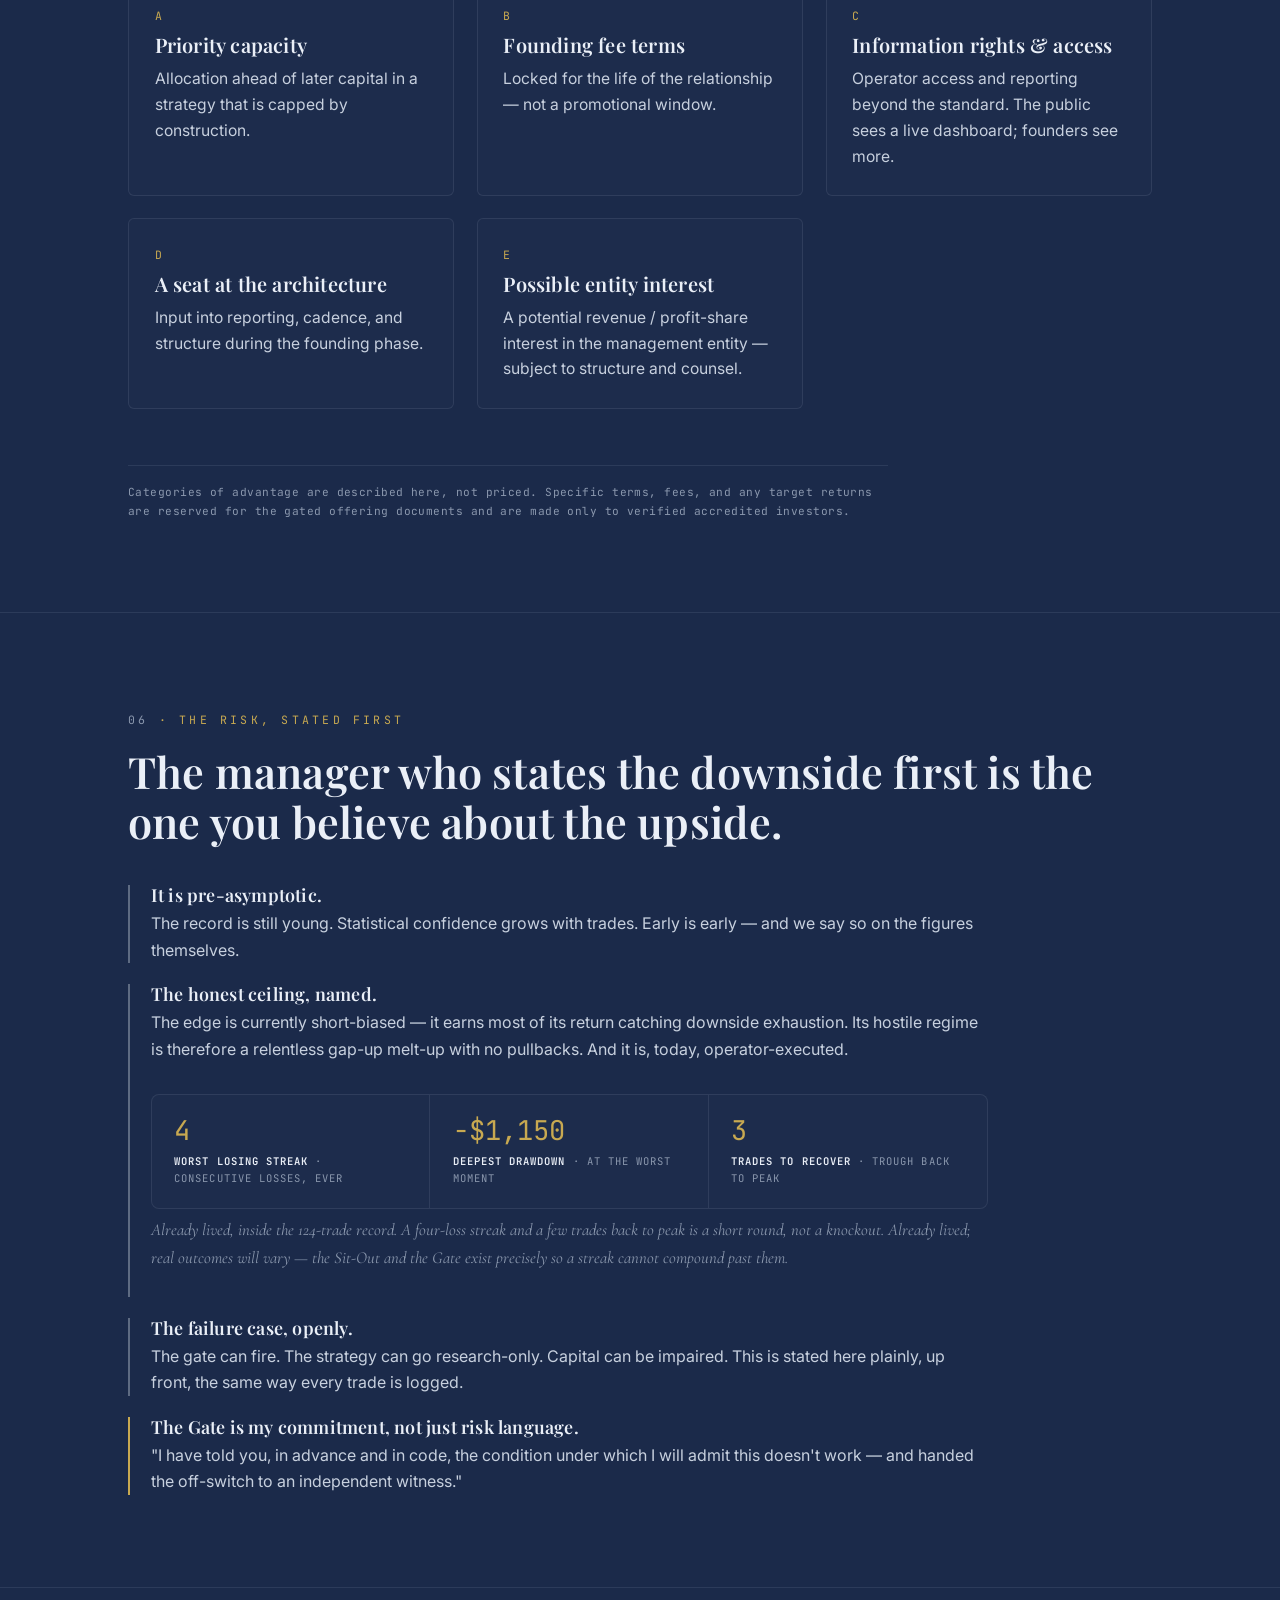
==== commit 8a4fb955: "Add Calendly booking link (calendly.com/hd-ekantikcapital/30min) Add a '30-minute call' scheduling l" ====
--- a/index.html
+++ b/index.html
@@ -1014,6 +1014,7 @@
 
             <div class="hero-cta" style="justify-content:center;margin-top:2rem;">
                 <button class="btn btn-primary" onclick="openModal()">Request the founding-cohort briefing →</button>
+                <a class="hero-tertiary" href="https://calendly.com/hd-ekantikcapital/30min" target="_blank" rel="noopener">Prefer to talk first? Book a 30-minute call →</a>
             </div>
 
             <div class="next-steps">
@@ -1055,7 +1056,7 @@
                     <label for="q-ack">I understand that nothing on this page is an offer or solicitation, and that offers are made only through definitive documents to verified investors.</label>
                 </div>
                 <button type="submit" class="btn btn-primary" style="width:100%;justify-content:center;">Submit qualification →</button>
-                <p class="modal-foot">We collect no financial account data here. The next step is third-party accreditation; offering documents and terms are shown only after verification clears.</p>
+                <p class="modal-foot">We collect no financial account data here. The next step is third-party accreditation; offering documents and terms are shown only after verification clears. Prefer to talk first? <a href="https://calendly.com/hd-ekantikcapital/30min" target="_blank" rel="noopener">Book a 30-minute call →</a></p>
             </form>
 
             <p class="form-msg" id="formMsg"></p>
@@ -1072,7 +1073,7 @@
             <p>The capital buffer, the Sit-Out Architecture, and the Falsifiability Gate are process commitments, not guarantees. They are designed to bound and manage risk; they do not guarantee a maximum loss or eliminate the risk of capital impairment. Any doubling or compounding trajectories referenced in our doctrine materials are hypothetical, illustrative, and not a promise of investor returns.</p>
             <p>"Proven" is used only in reference to the validated edge and to the process and architecture — never as a promise about future results. There are no client testimonials or endorsements; there are no clients yet.</p>
             <div class="legal">
-                <p>© 2026 Ekantik Capital Advisors LLC. All rights reserved. Contact: <a href="mailto:hd@ekantikcapital.com">hd@ekantikcapital.com</a></p>
+                <p>© 2026 Ekantik Capital Advisors LLC. All rights reserved. Contact: <a href="mailto:hd@ekantikcapital.com">hd@ekantikcapital.com</a> · <a href="https://calendly.com/hd-ekantikcapital/30min" target="_blank" rel="noopener">Book a 30-minute call →</a></p>
                 <p style="color:var(--slate-dim);font-size:0.66rem;margin-top:0.6rem;">Build v4 · 2026-06-05</p>
             </div>
         </div>
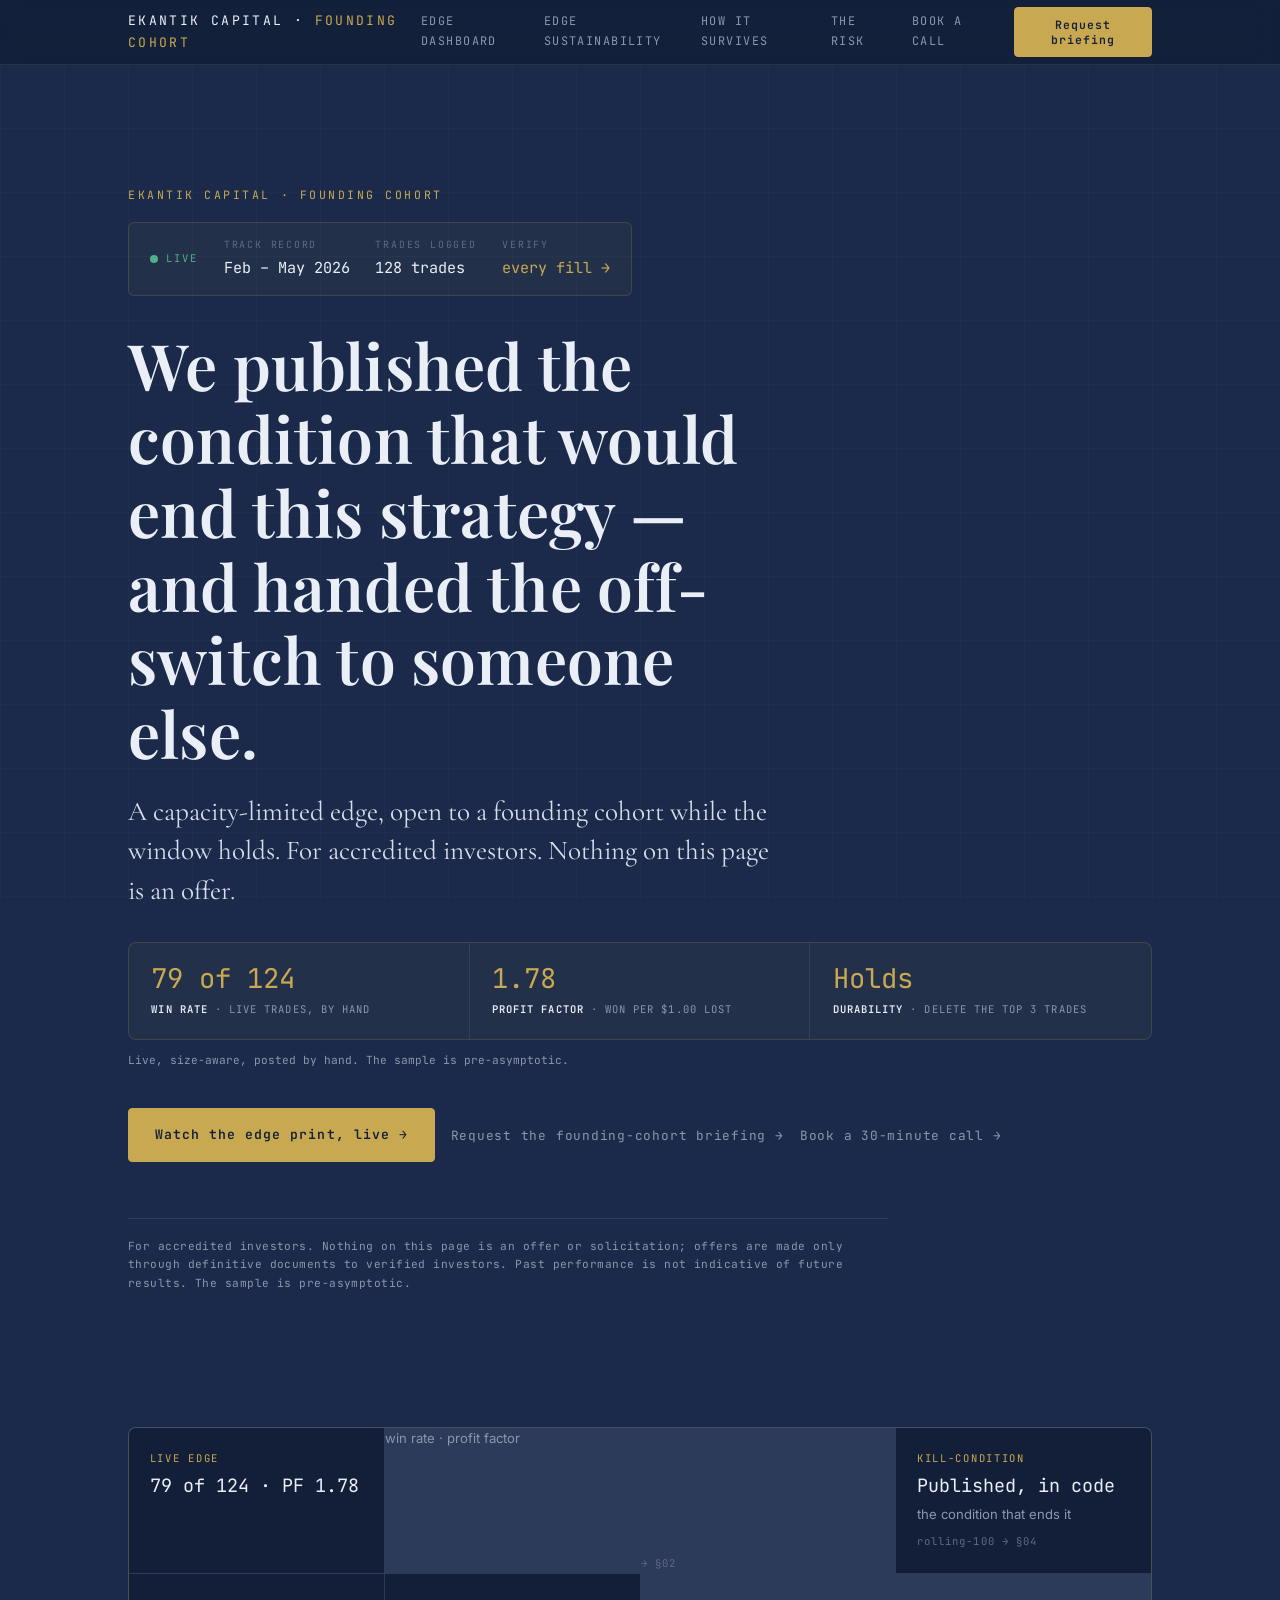
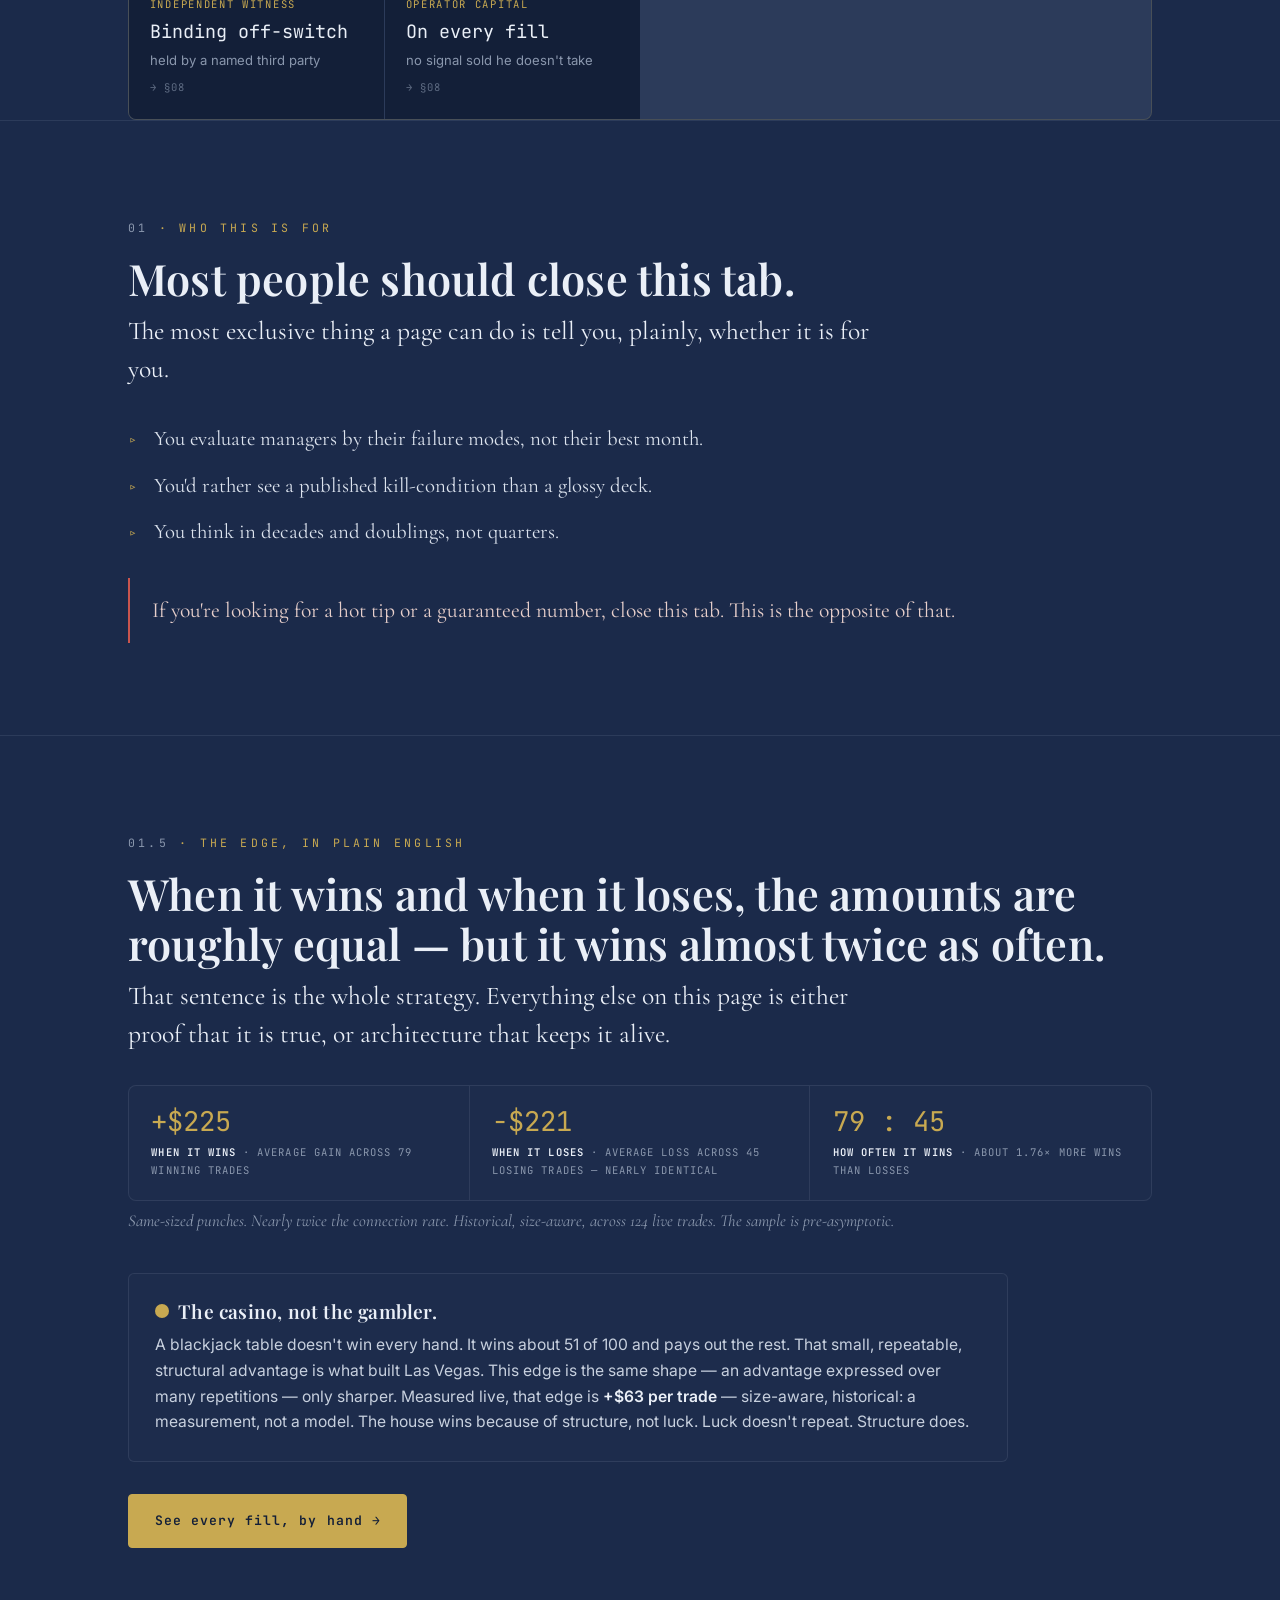
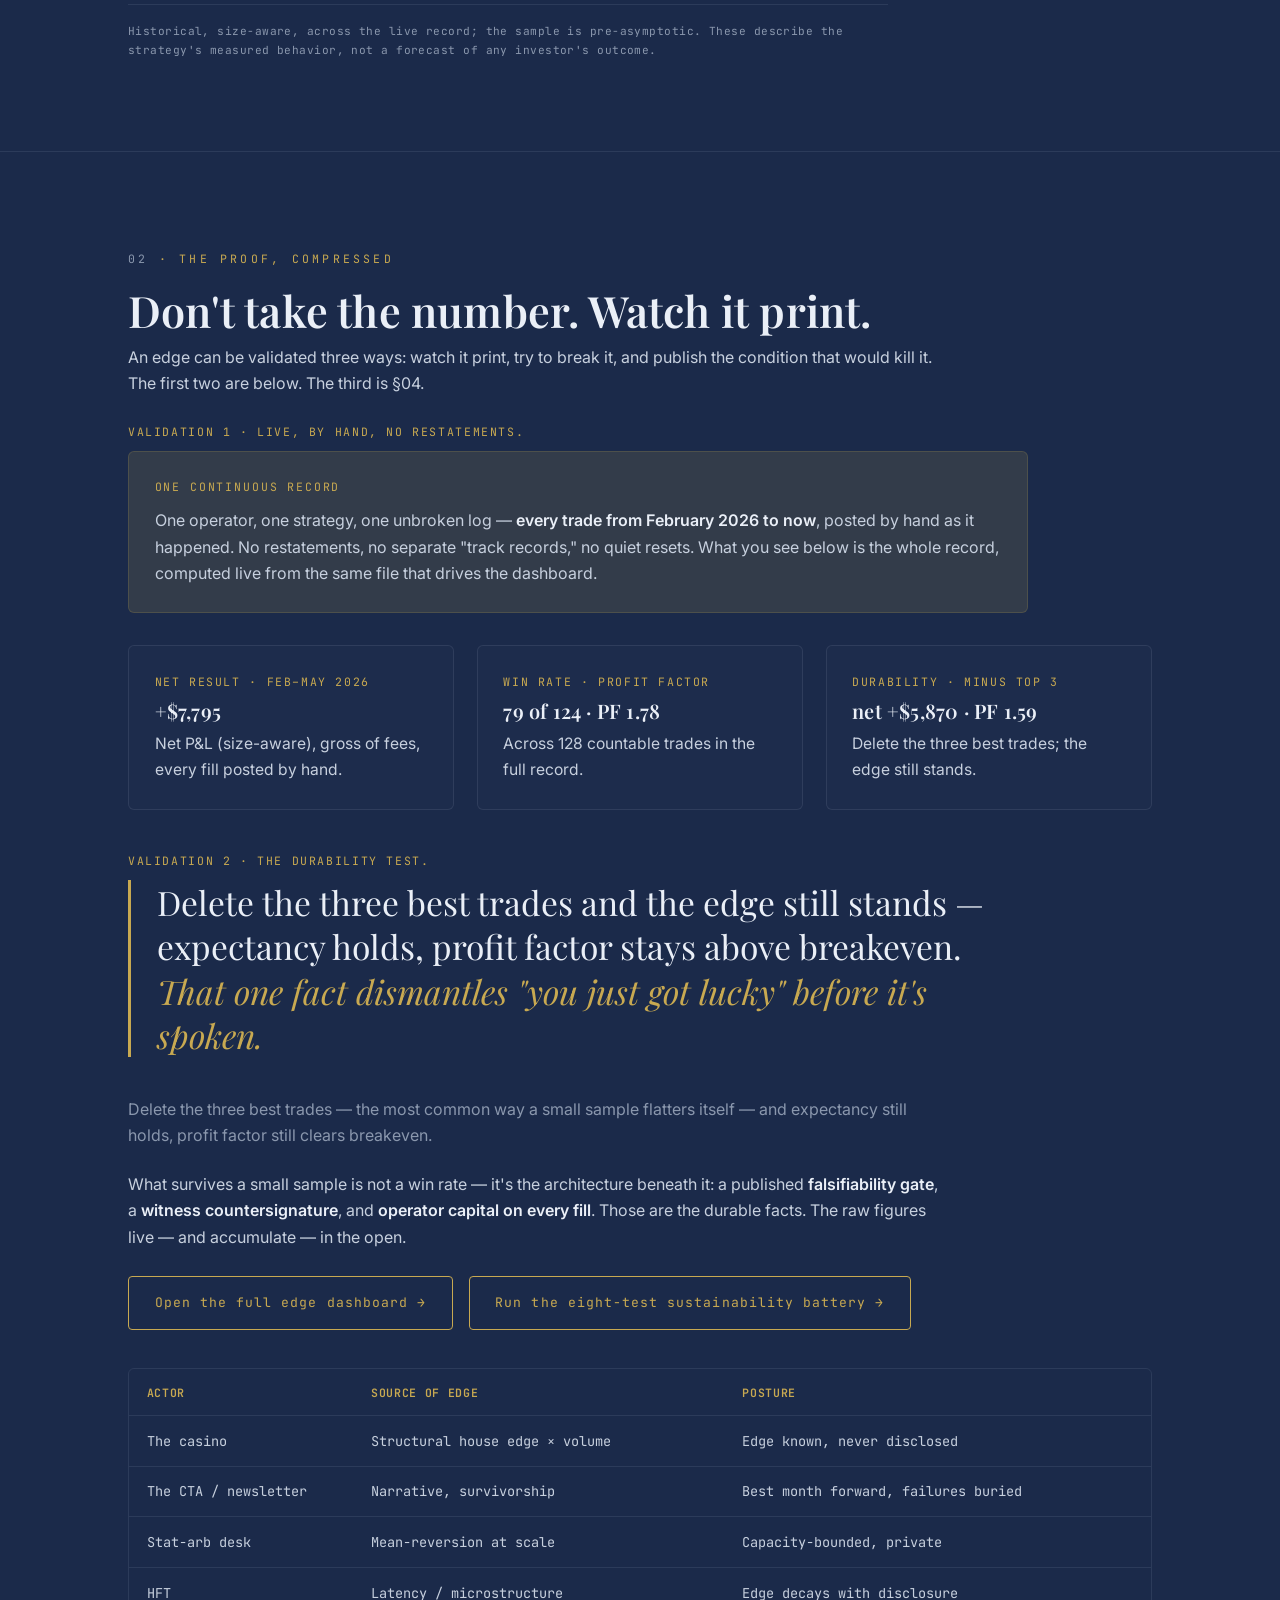
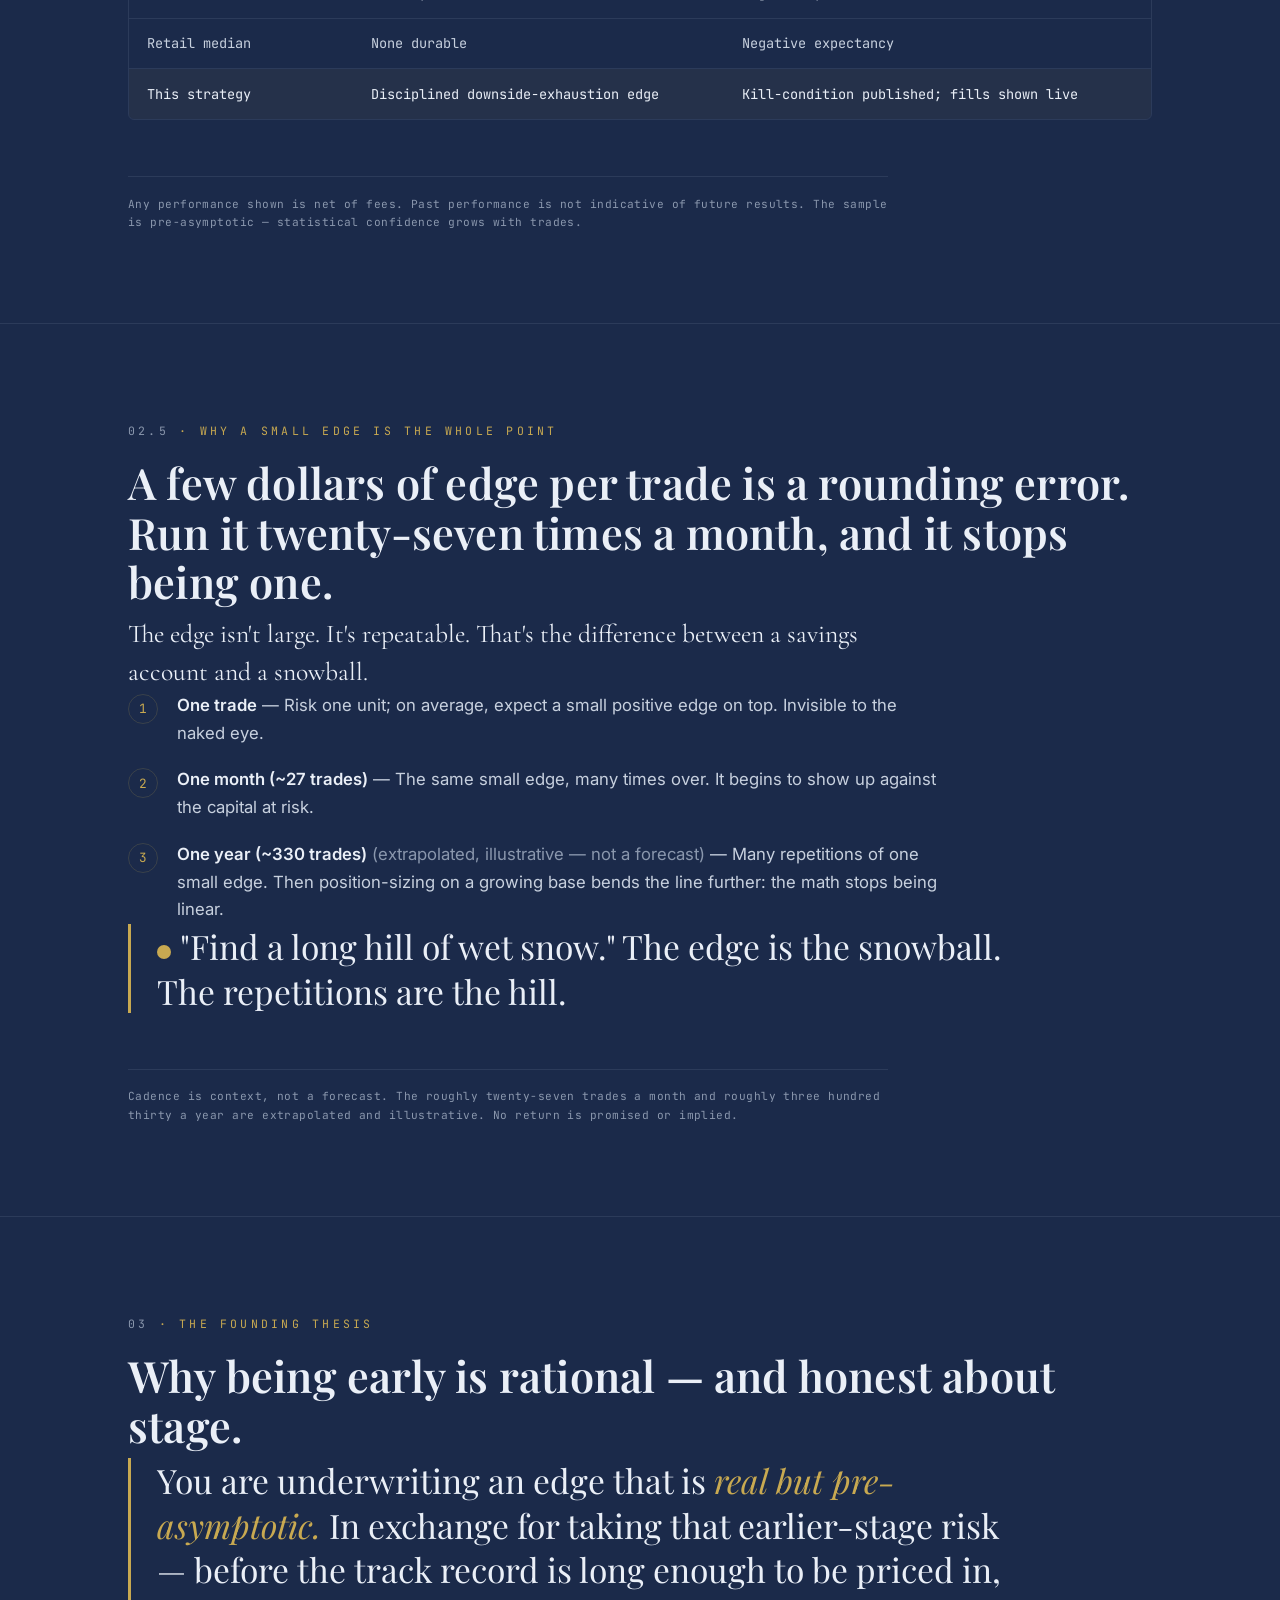
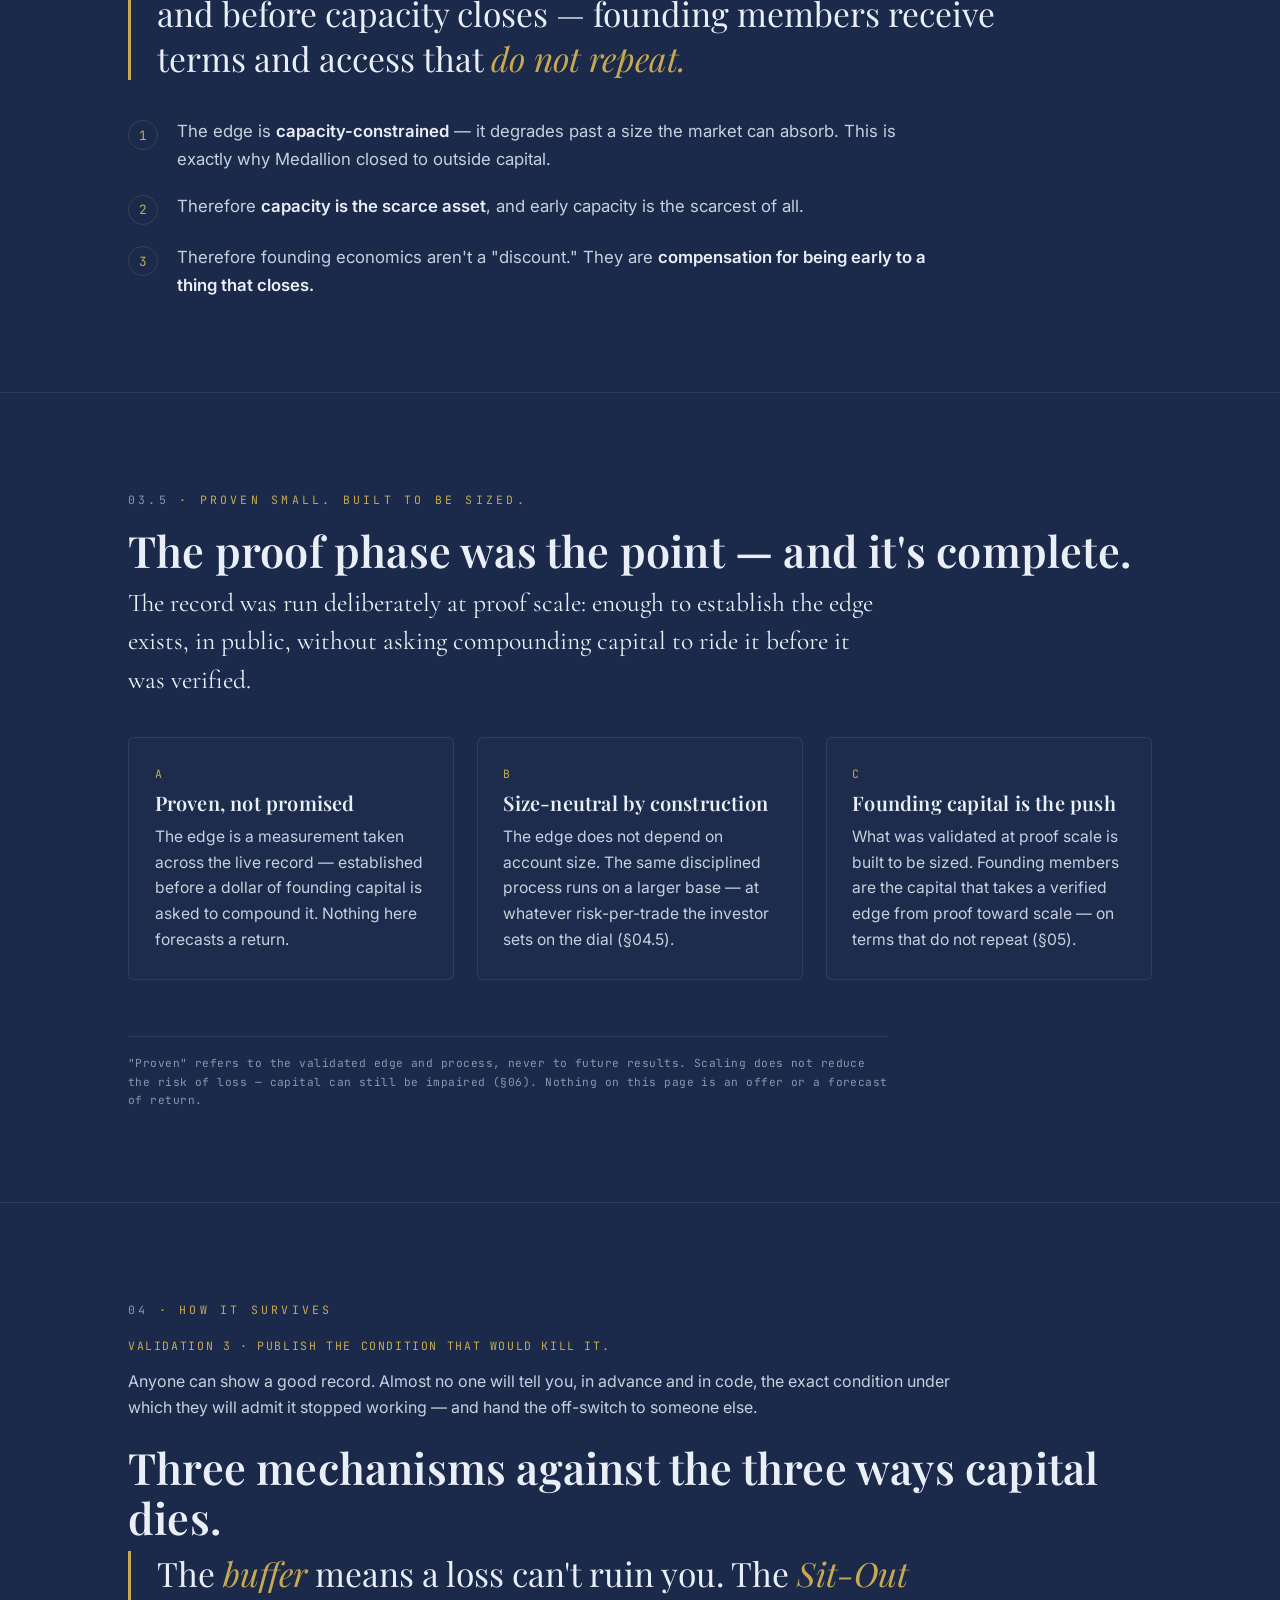
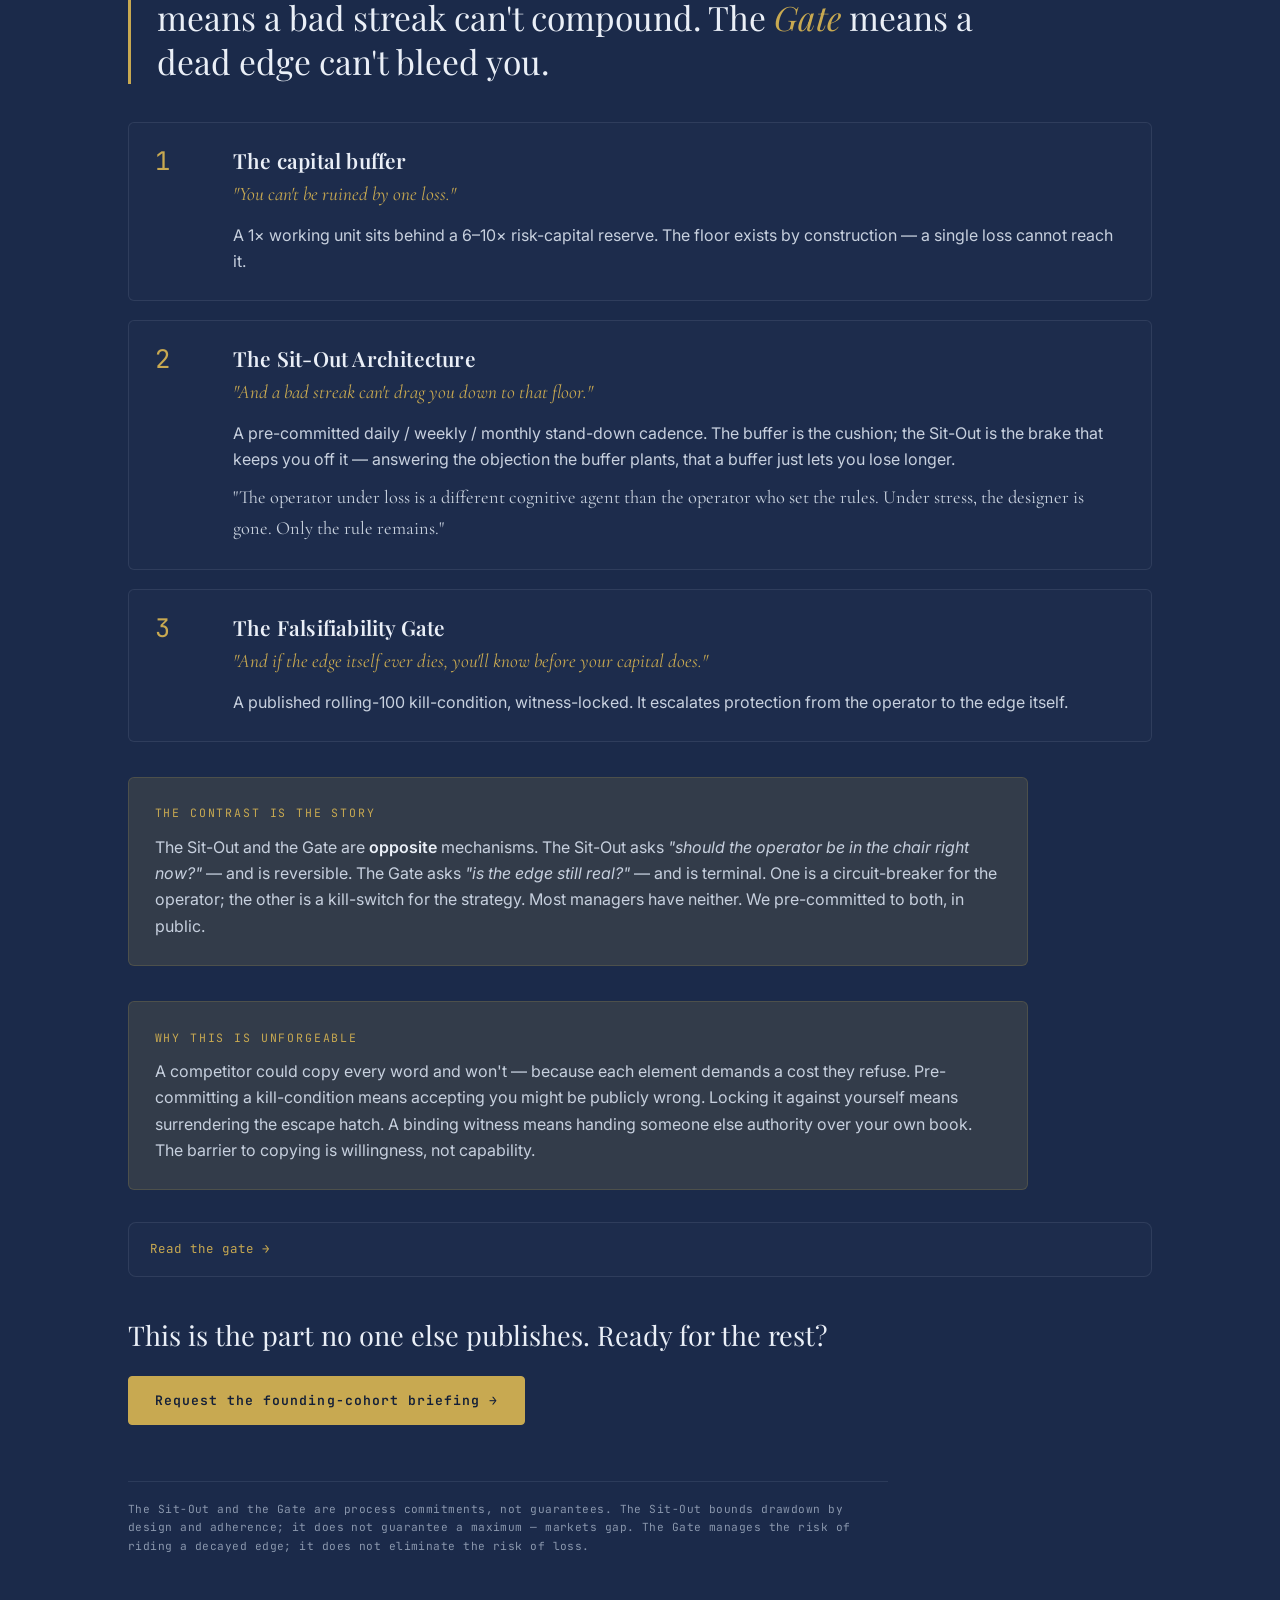
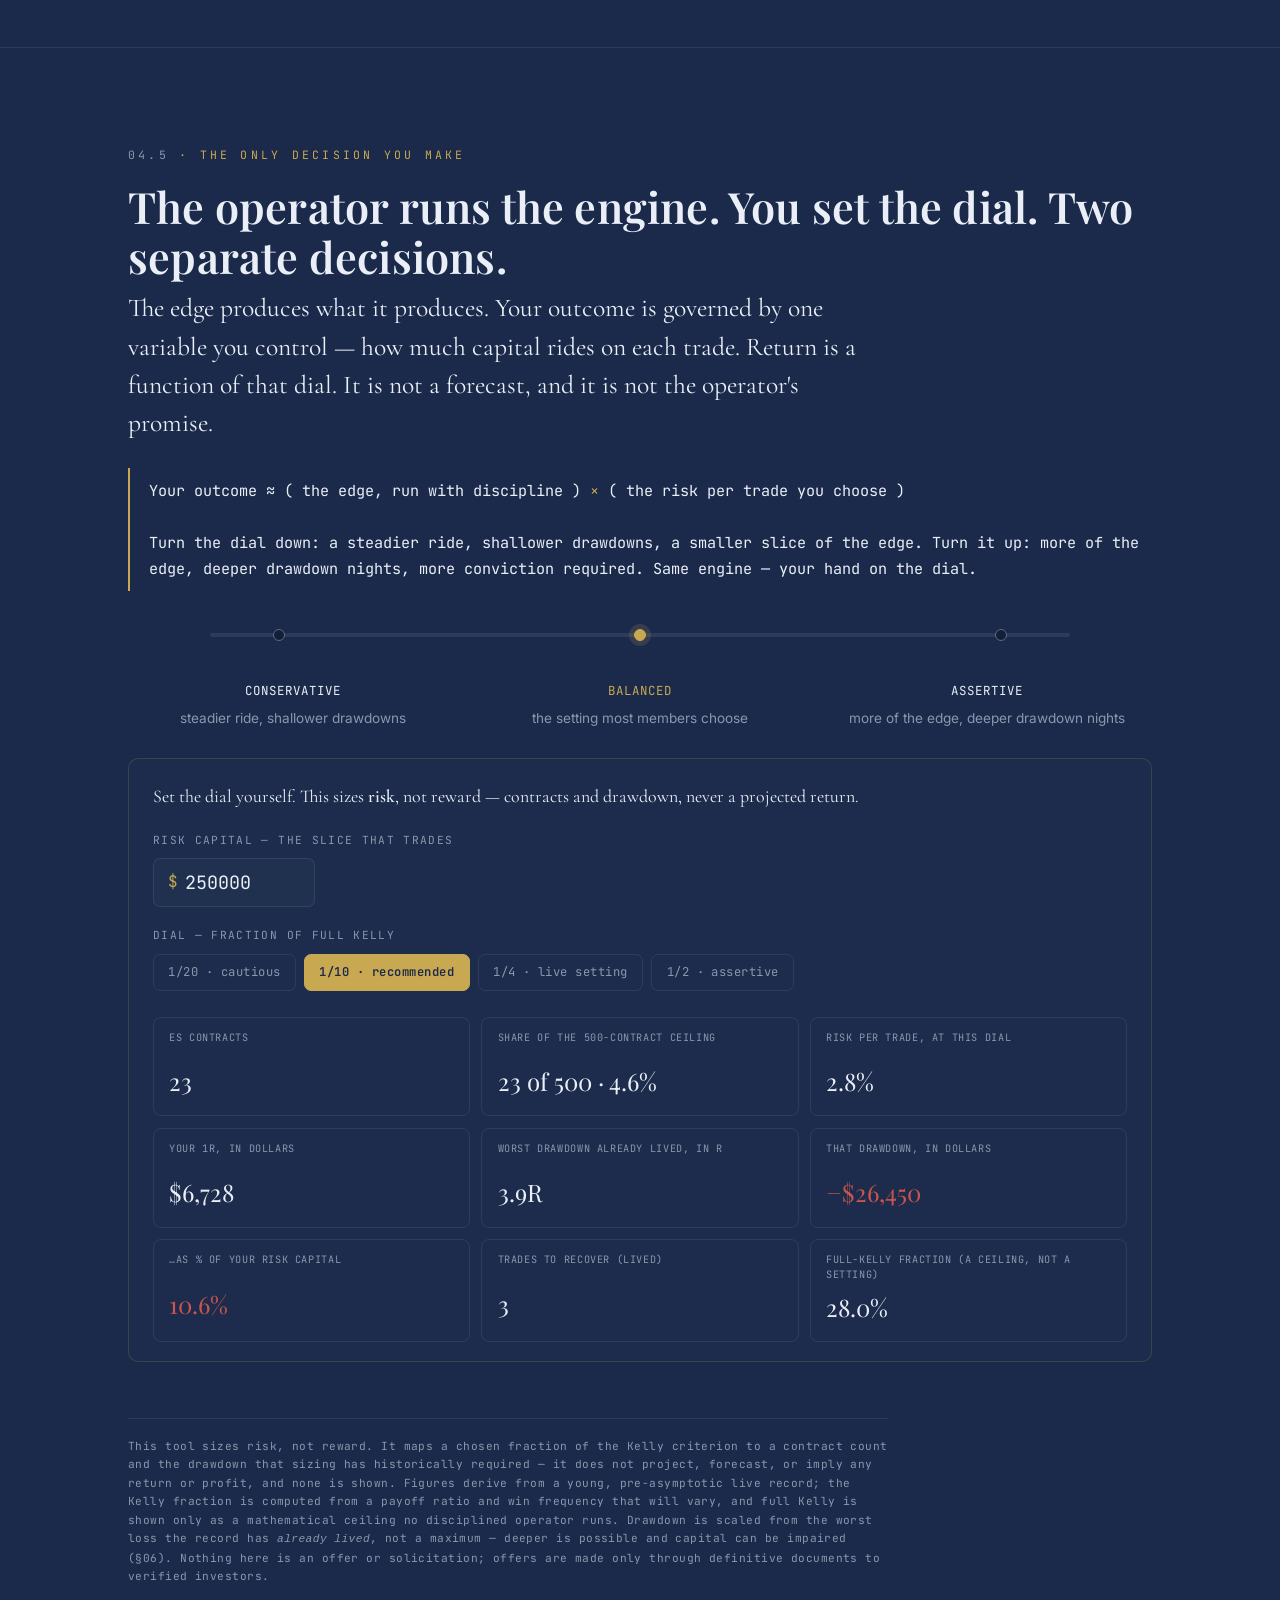
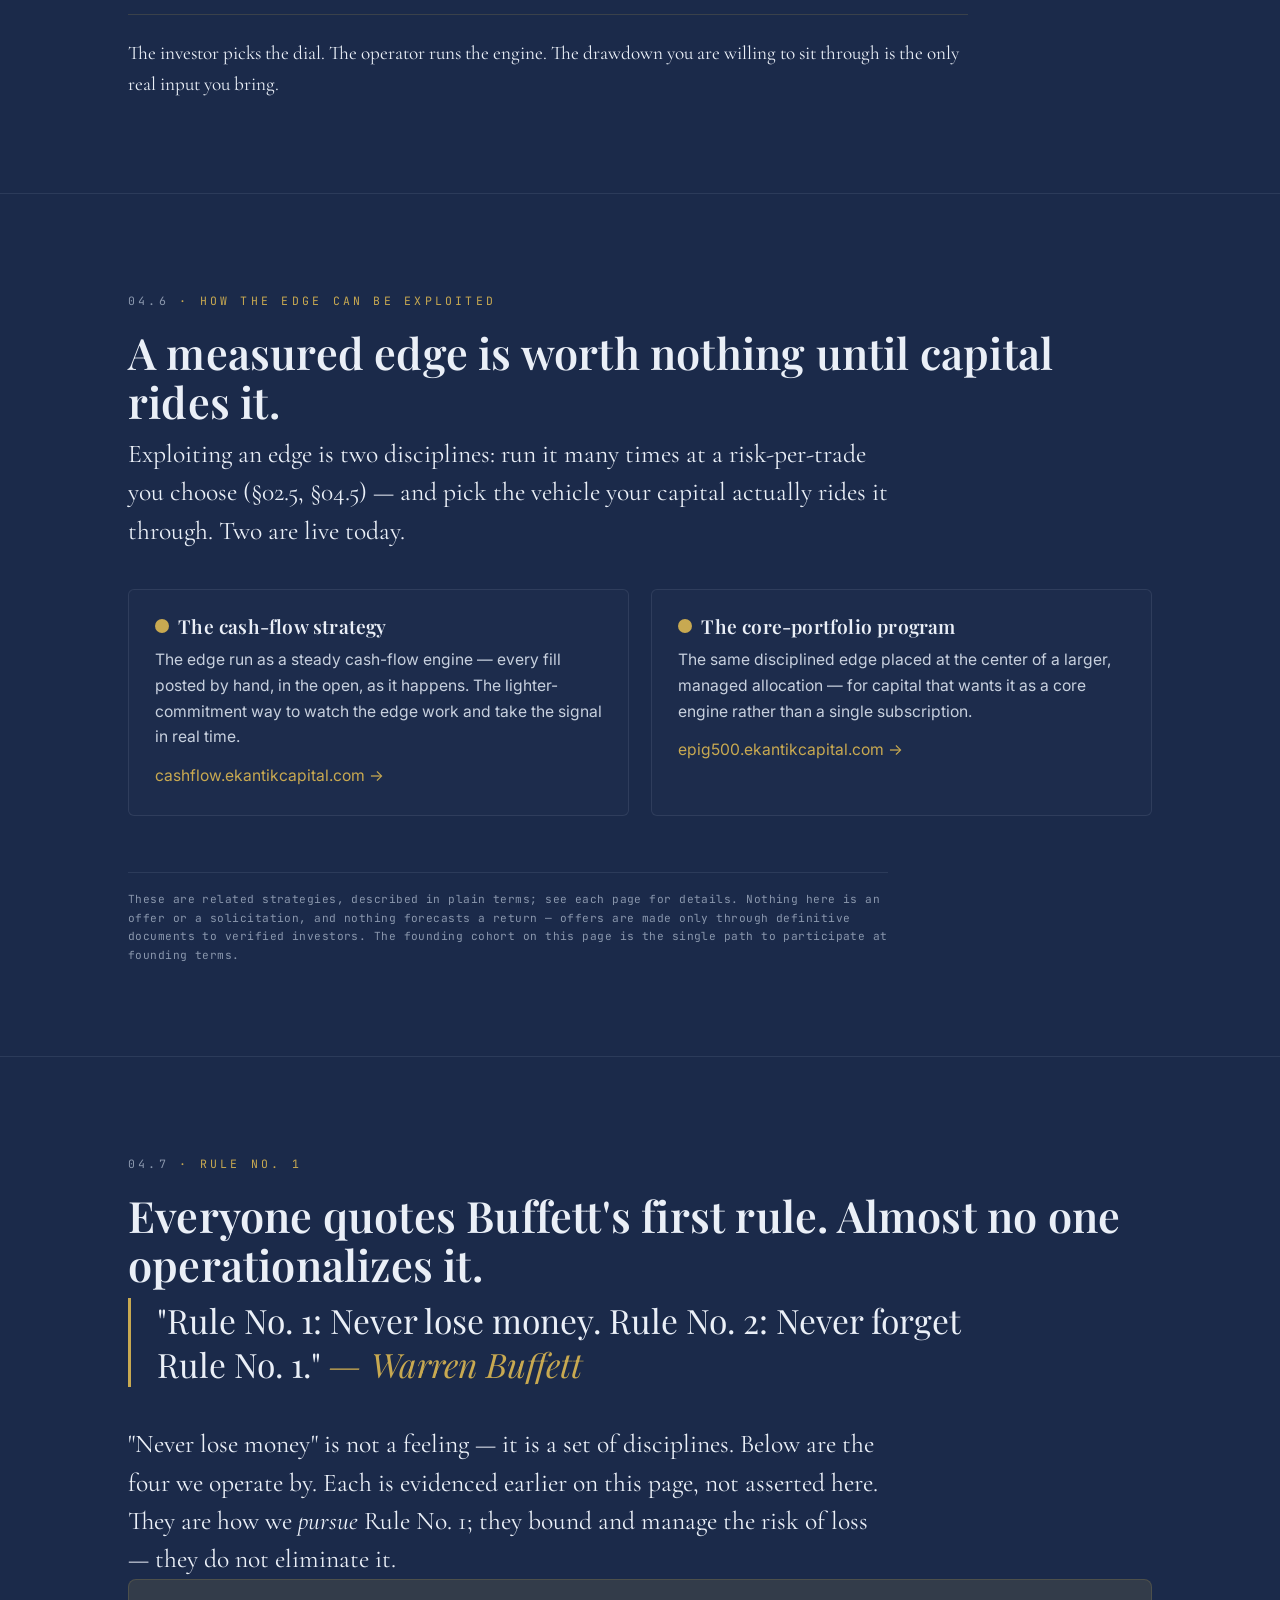
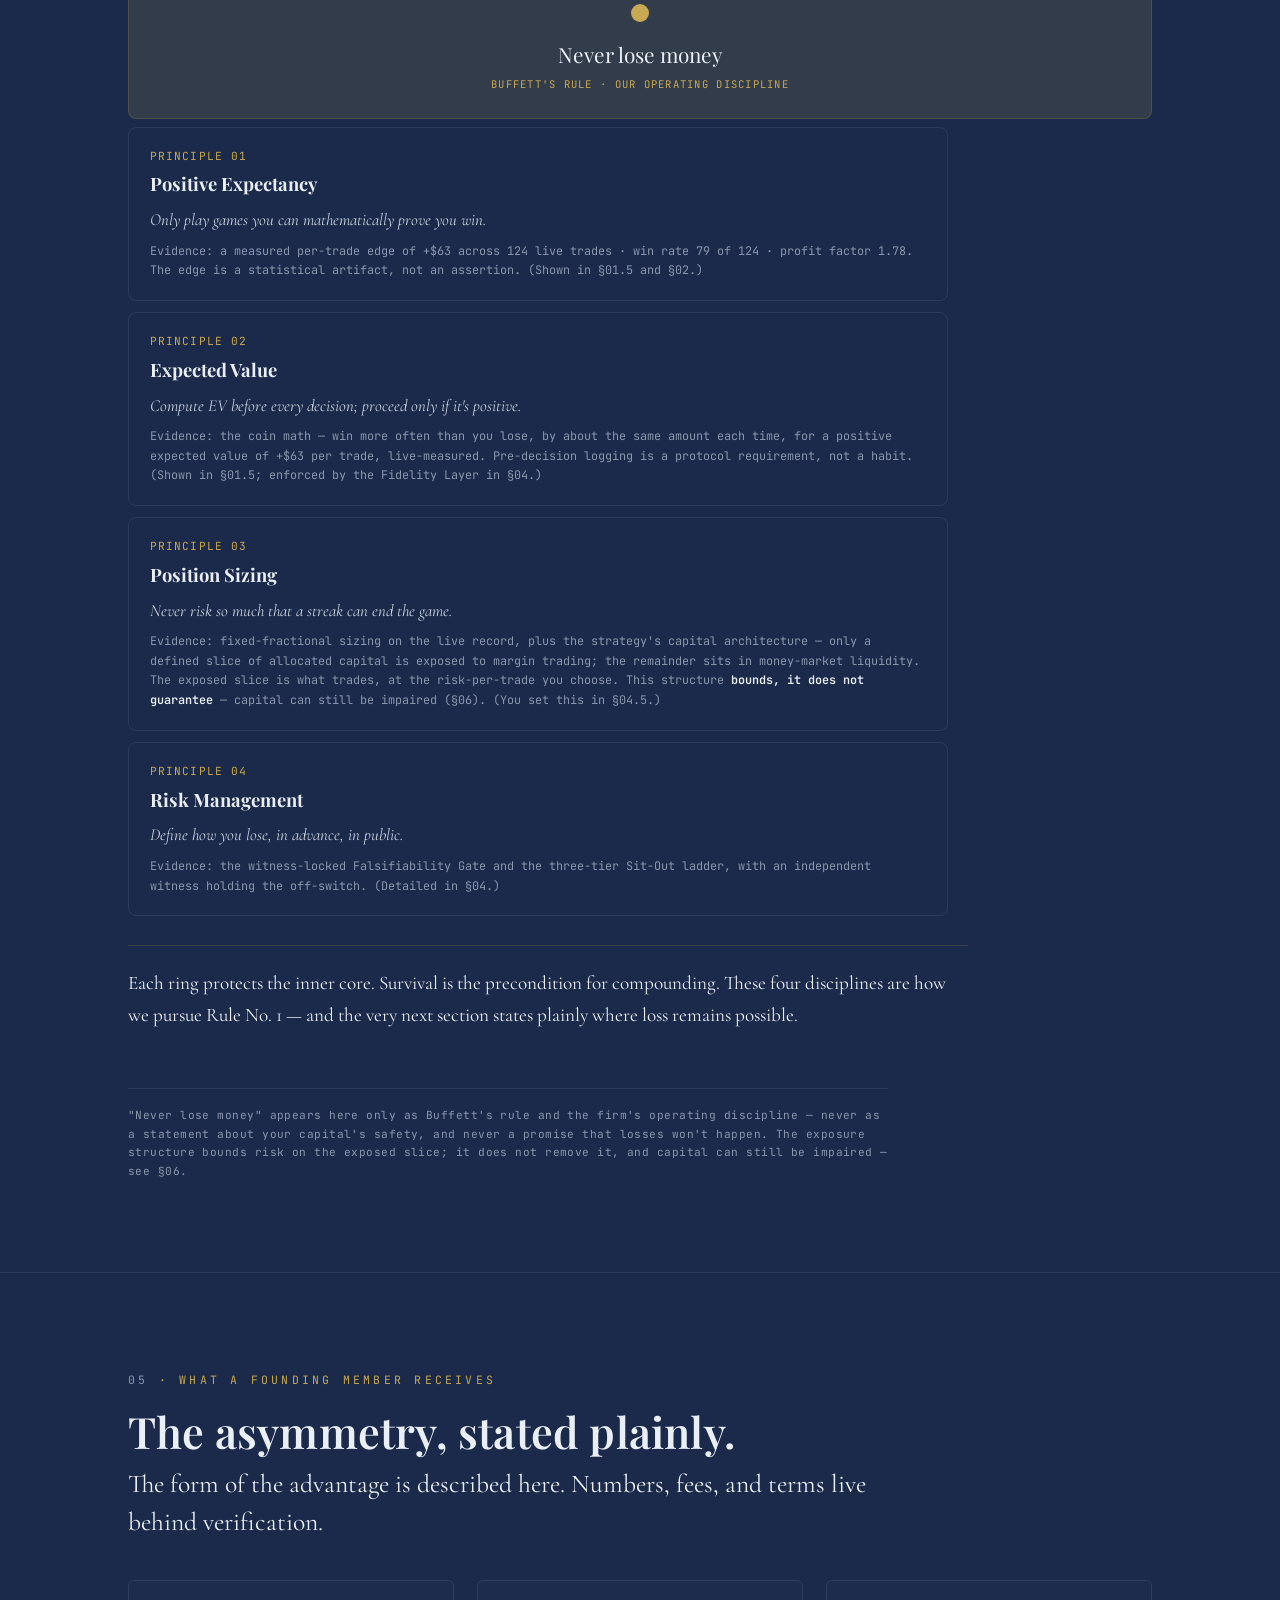
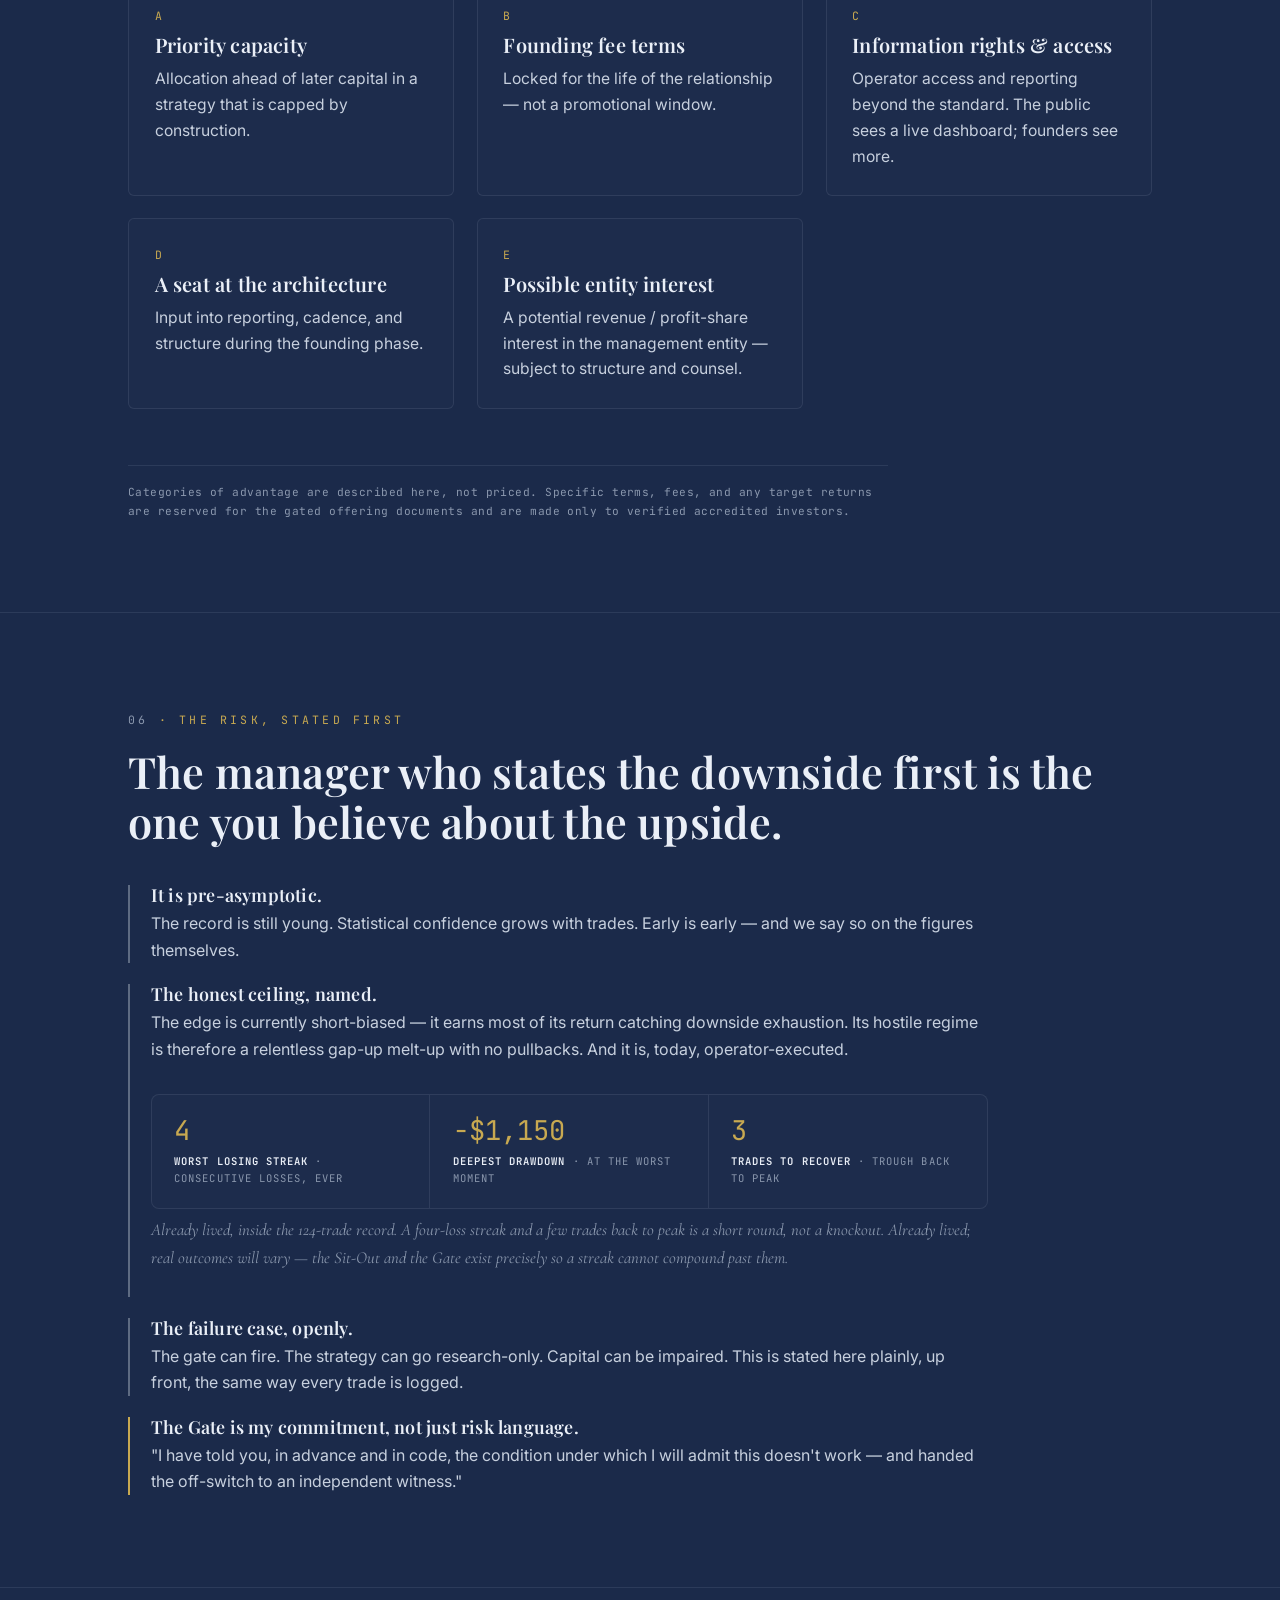
==== commit cfbc2efc: "Add Book-a-call (Calendly) link to top nav and hero CTA" ====
--- a/index.html
+++ b/index.html
@@ -464,6 +464,7 @@
                 <a href="sustainability.html">Edge sustainability</a>
                 <a href="#how">How it survives</a>
                 <a href="#risk">The risk</a>
+                <a href="https://calendly.com/hd-ekantikcapital/30min" target="_blank" rel="noopener">Book a call</a>
                 <button class="btn btn-primary" onclick="openModal()">Request briefing</button>
             </div>
         </div>
@@ -504,6 +505,7 @@
             <div class="hero-cta">
                 <a class="btn btn-primary" href="dashboard.html">Watch the edge print, live →</a>
                 <a class="hero-tertiary" href="#" onclick="openModal();return false;">Request the founding-cohort briefing →</a>
+                <a class="hero-tertiary" href="https://calendly.com/hd-ekantikcapital/30min" target="_blank" rel="noopener">Book a 30-minute call →</a>
             </div>
 
             <p class="compliance-bar">For accredited investors. Nothing on this page is an offer or solicitation; offers are made only through definitive documents to verified investors. Past performance is not indicative of future results. The sample is pre-asymptotic.</p>
